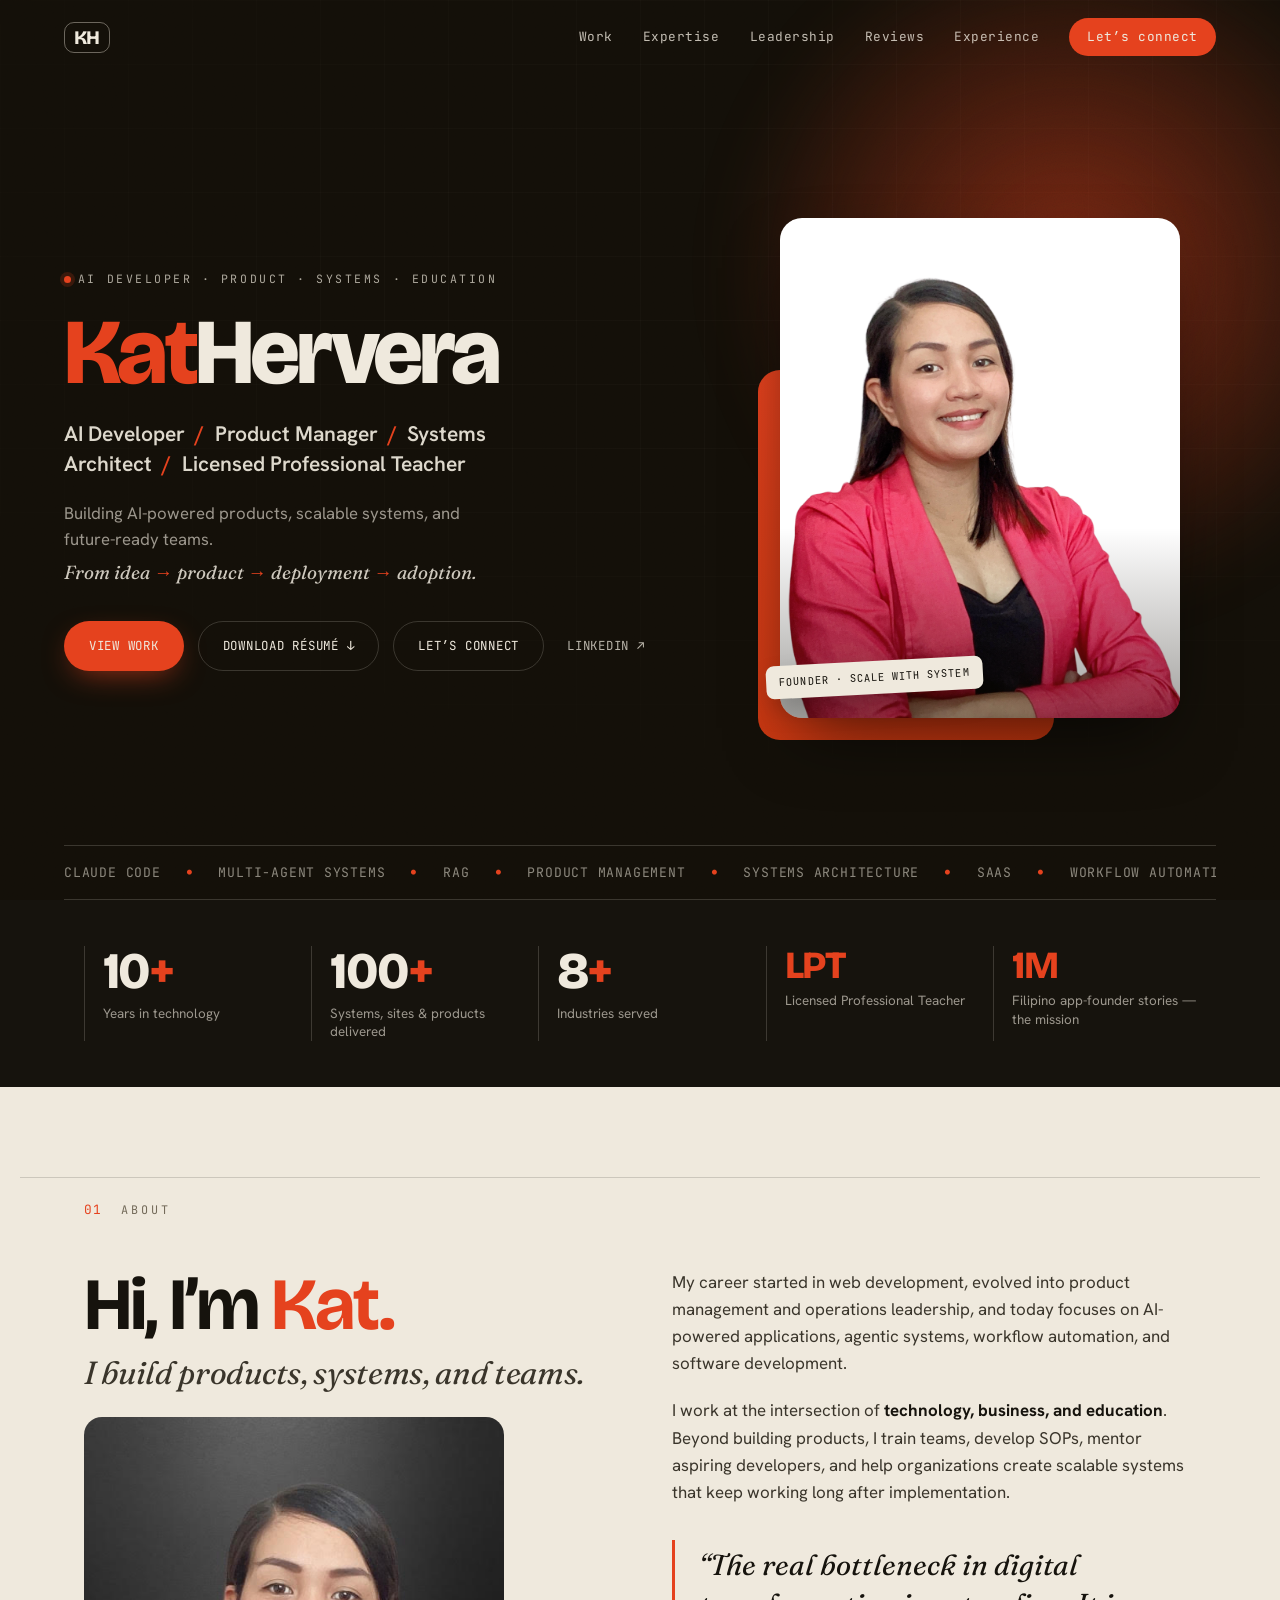
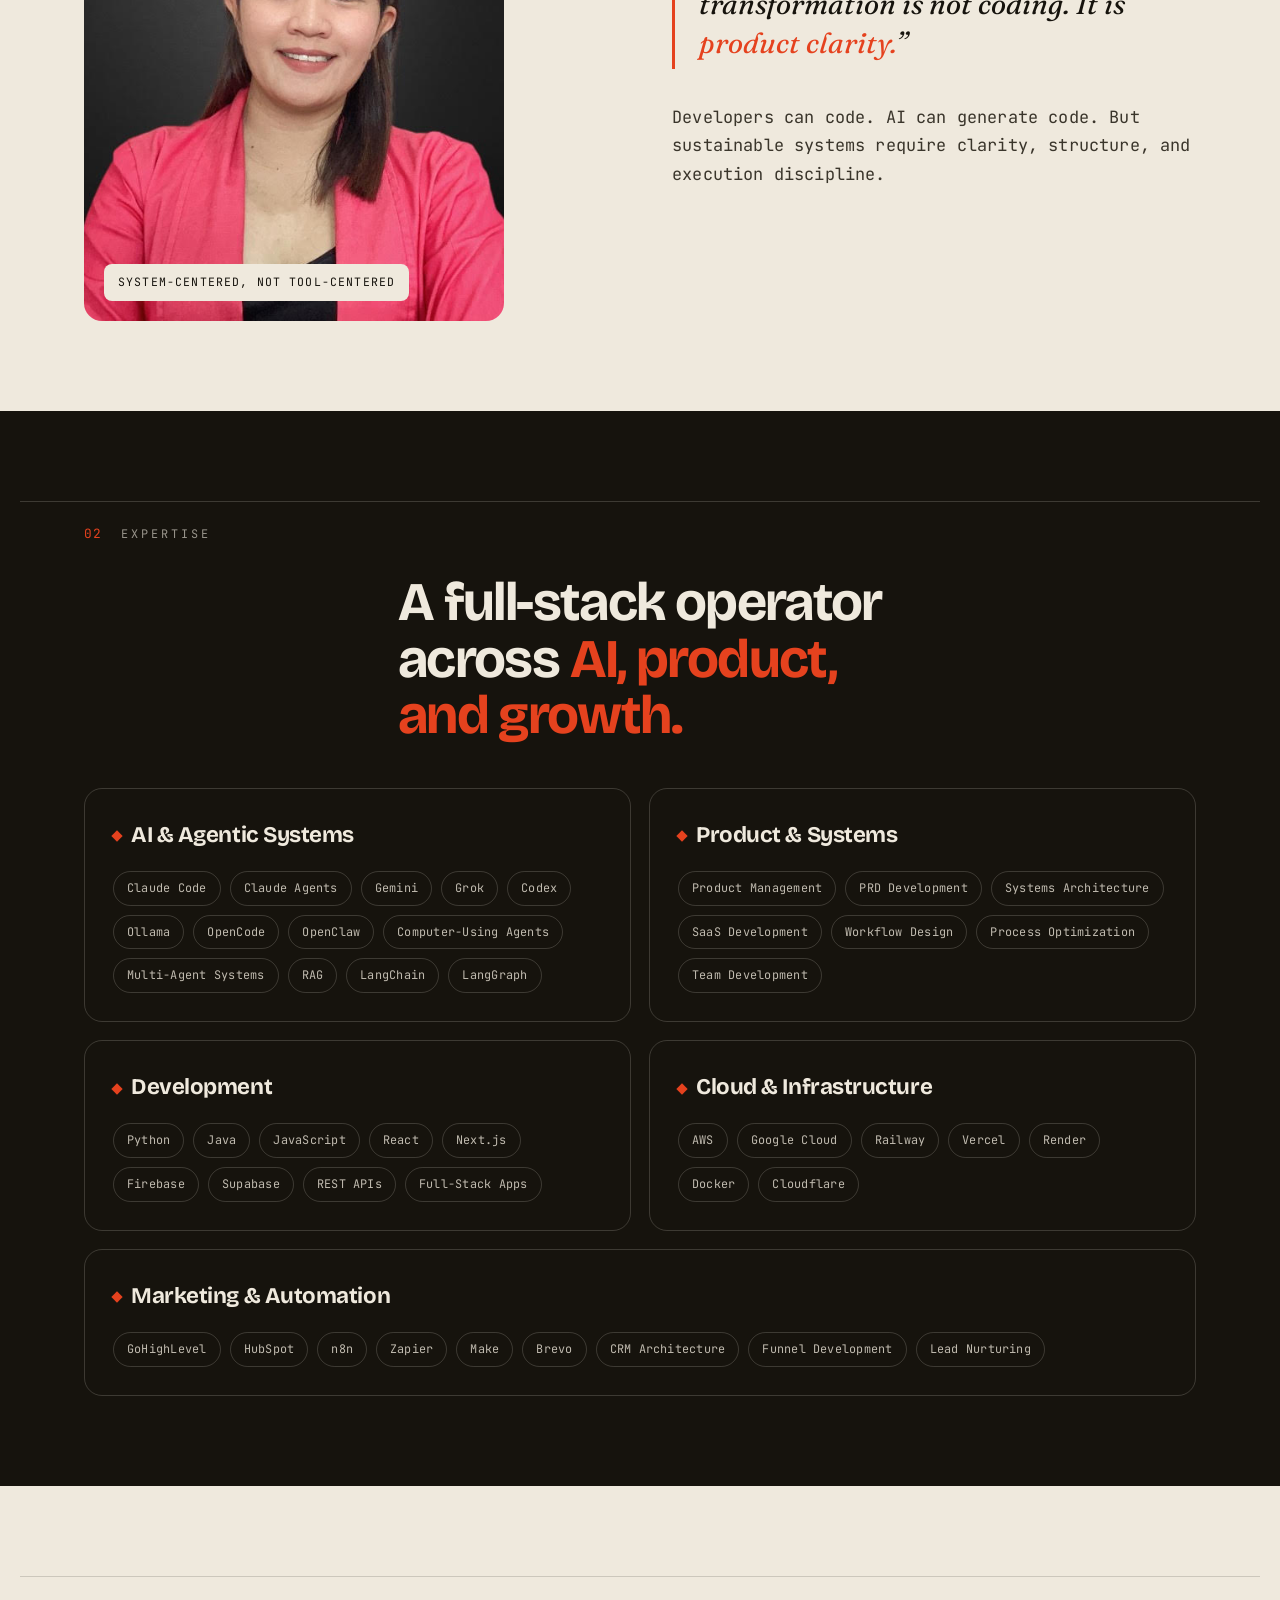
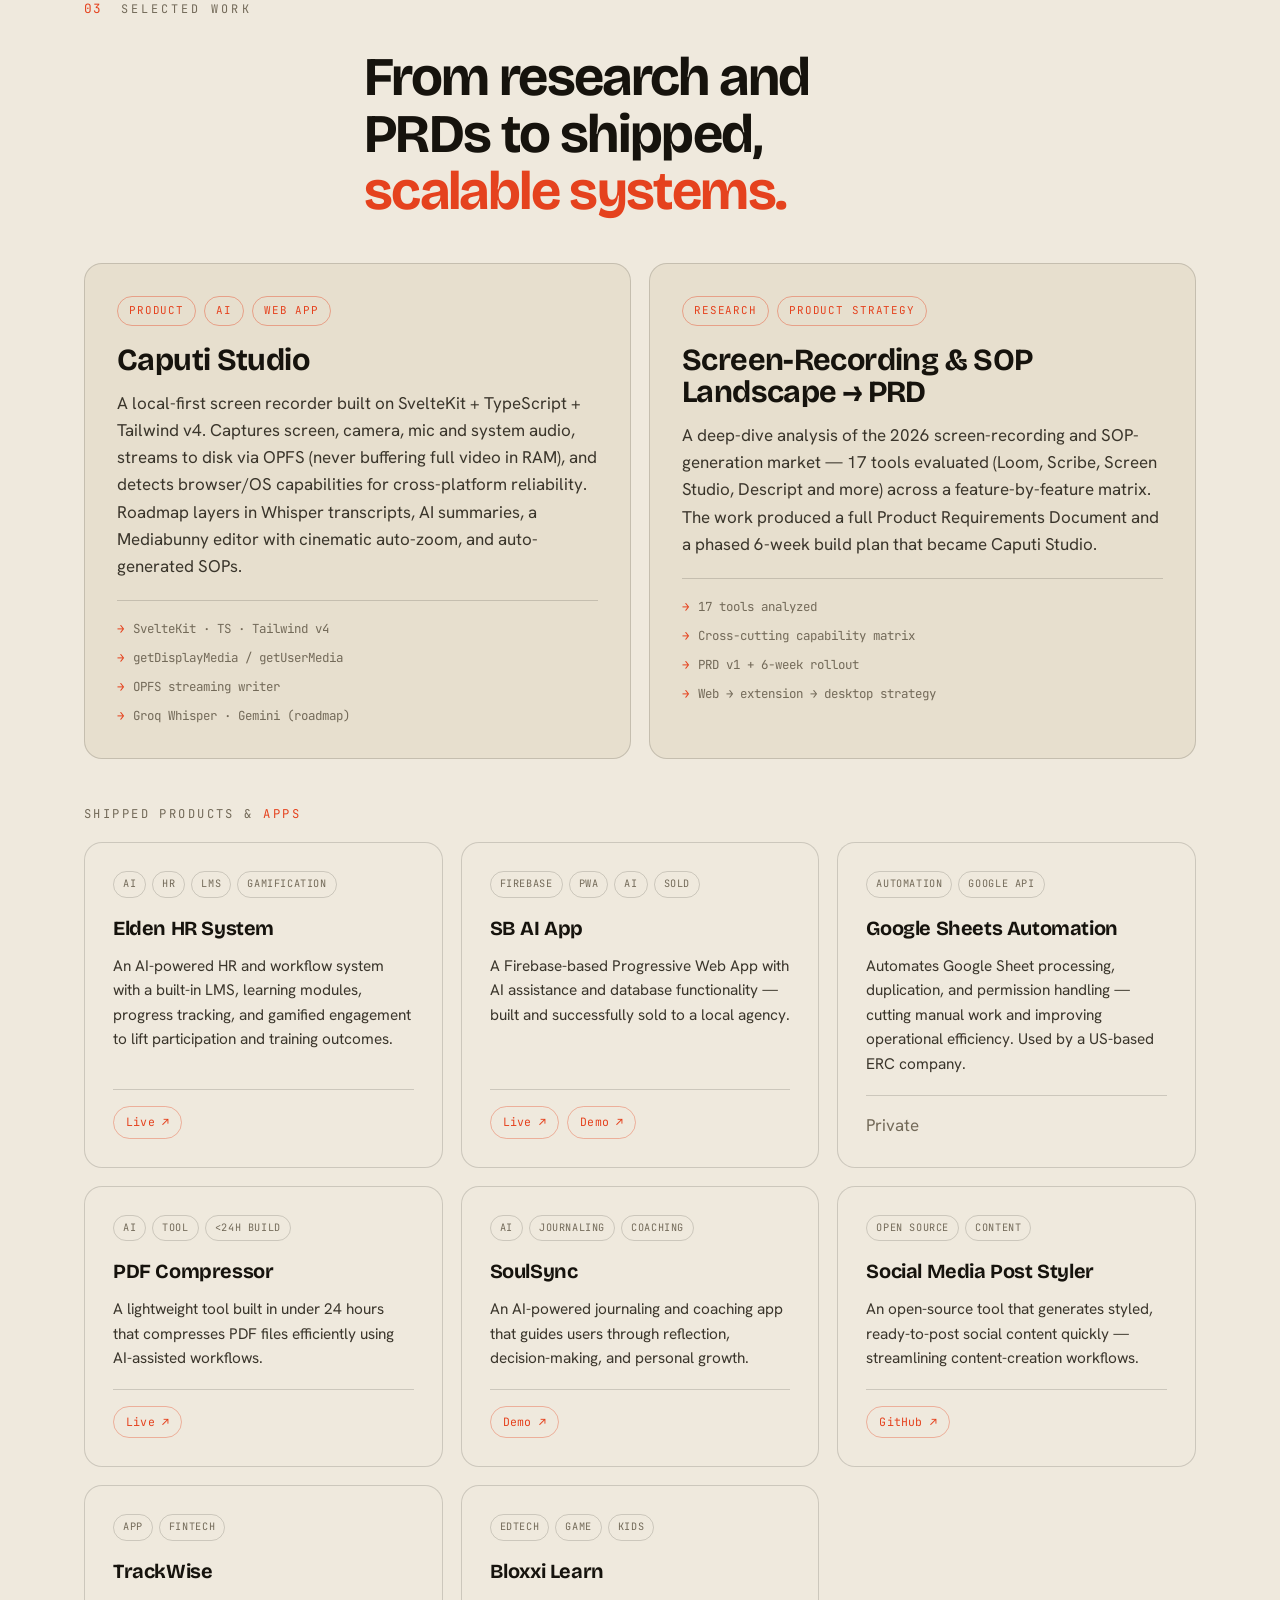
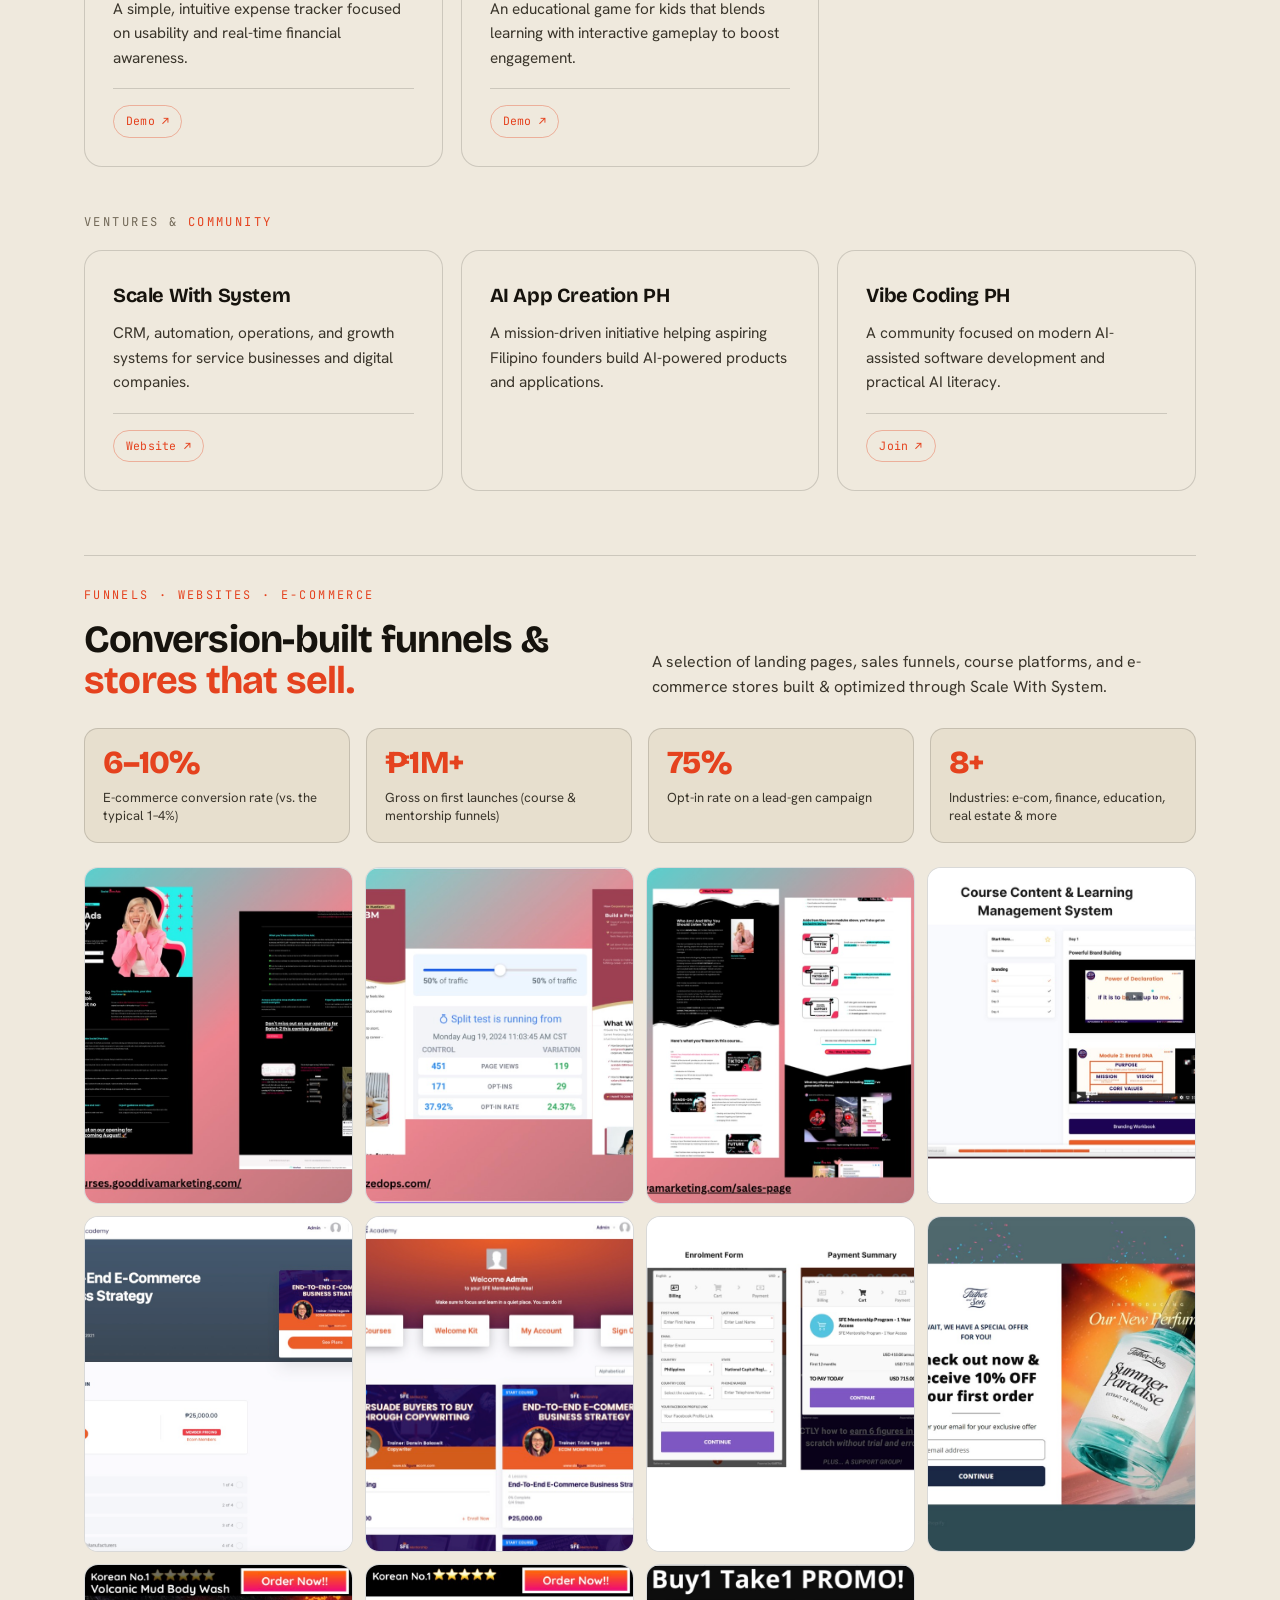
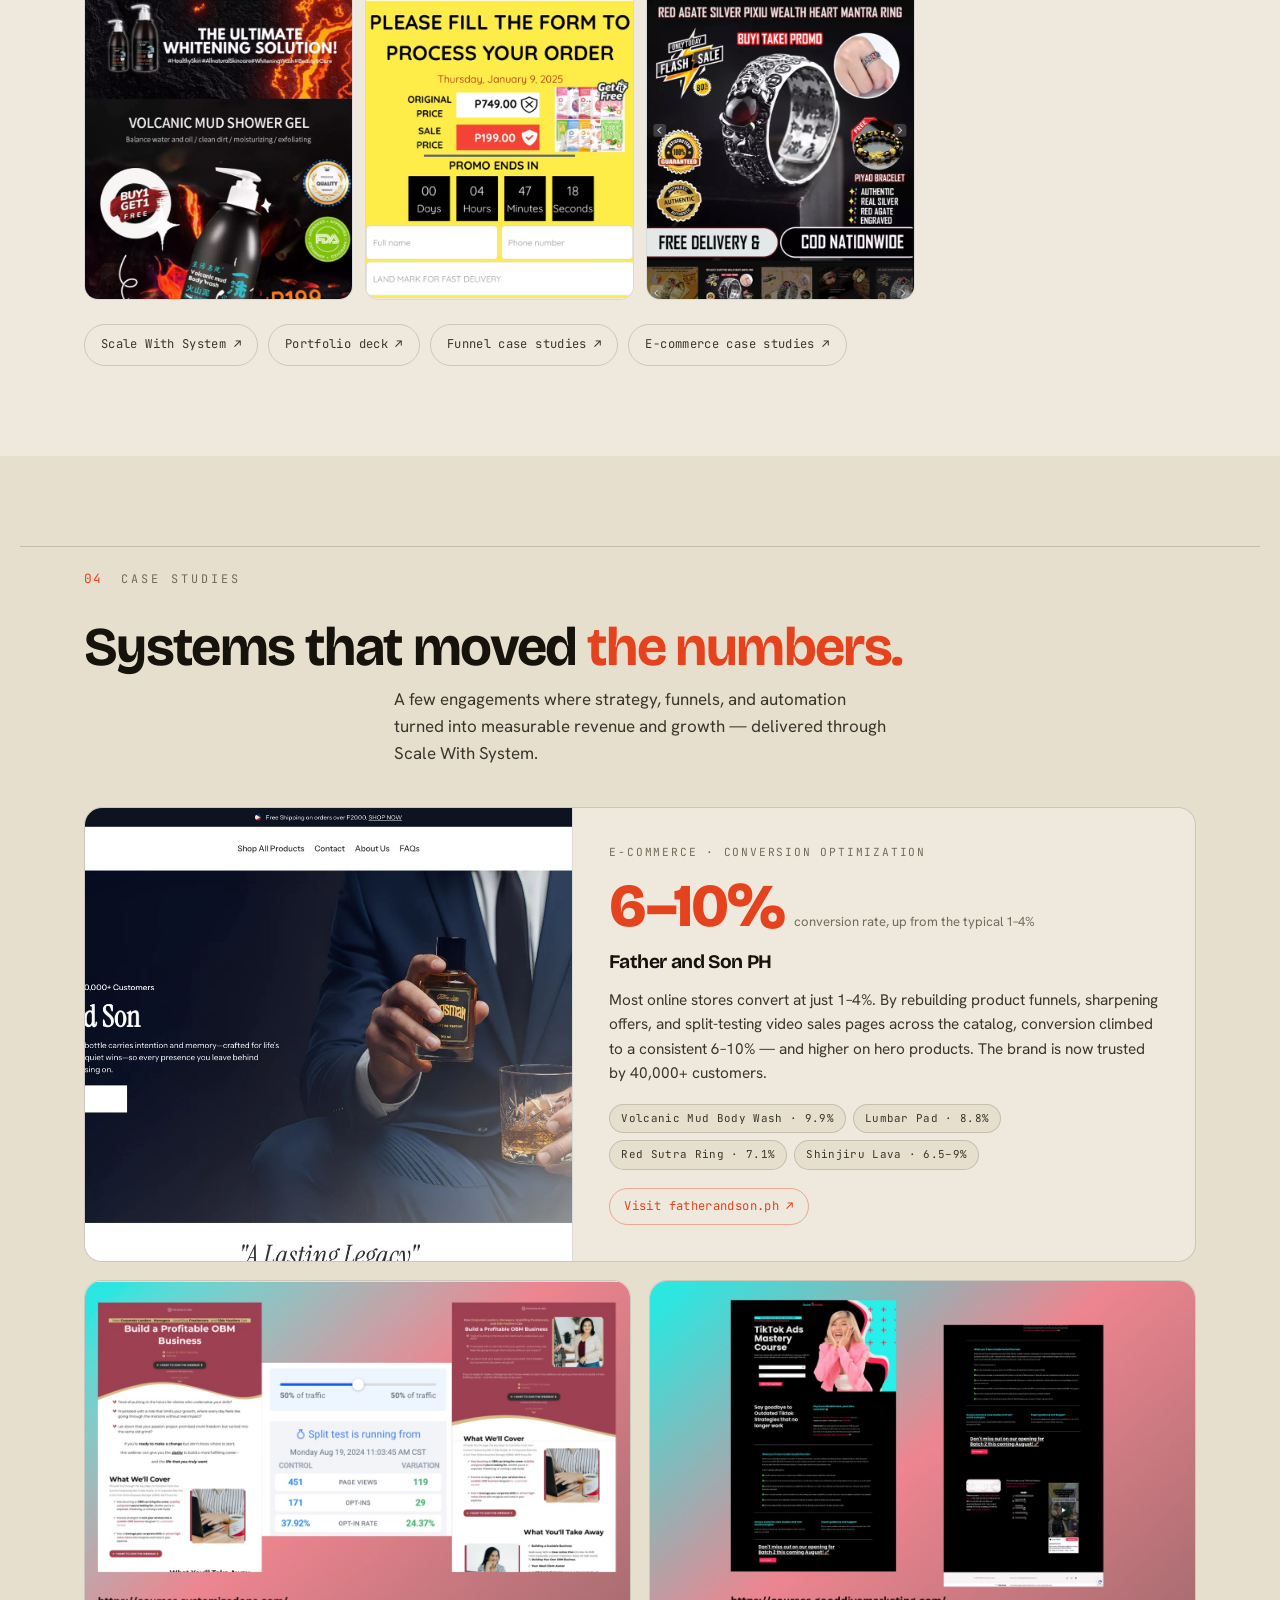
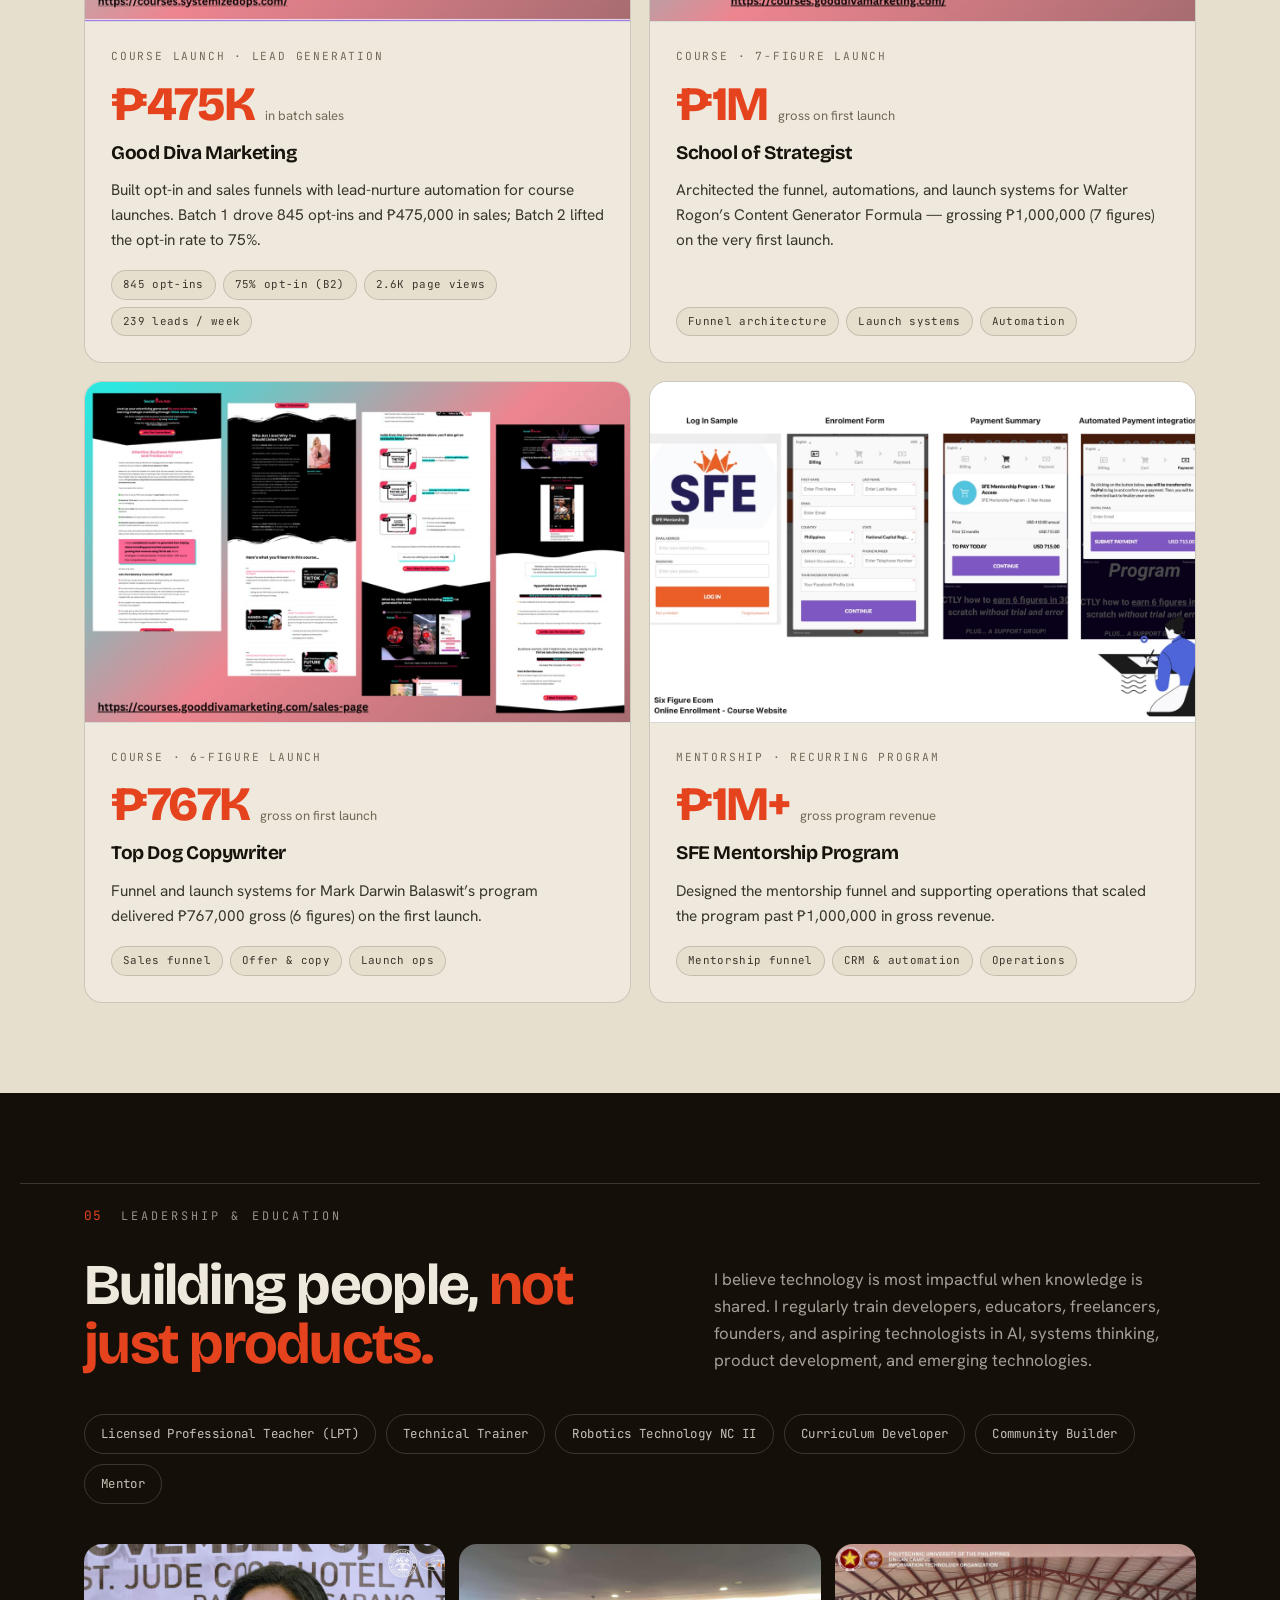
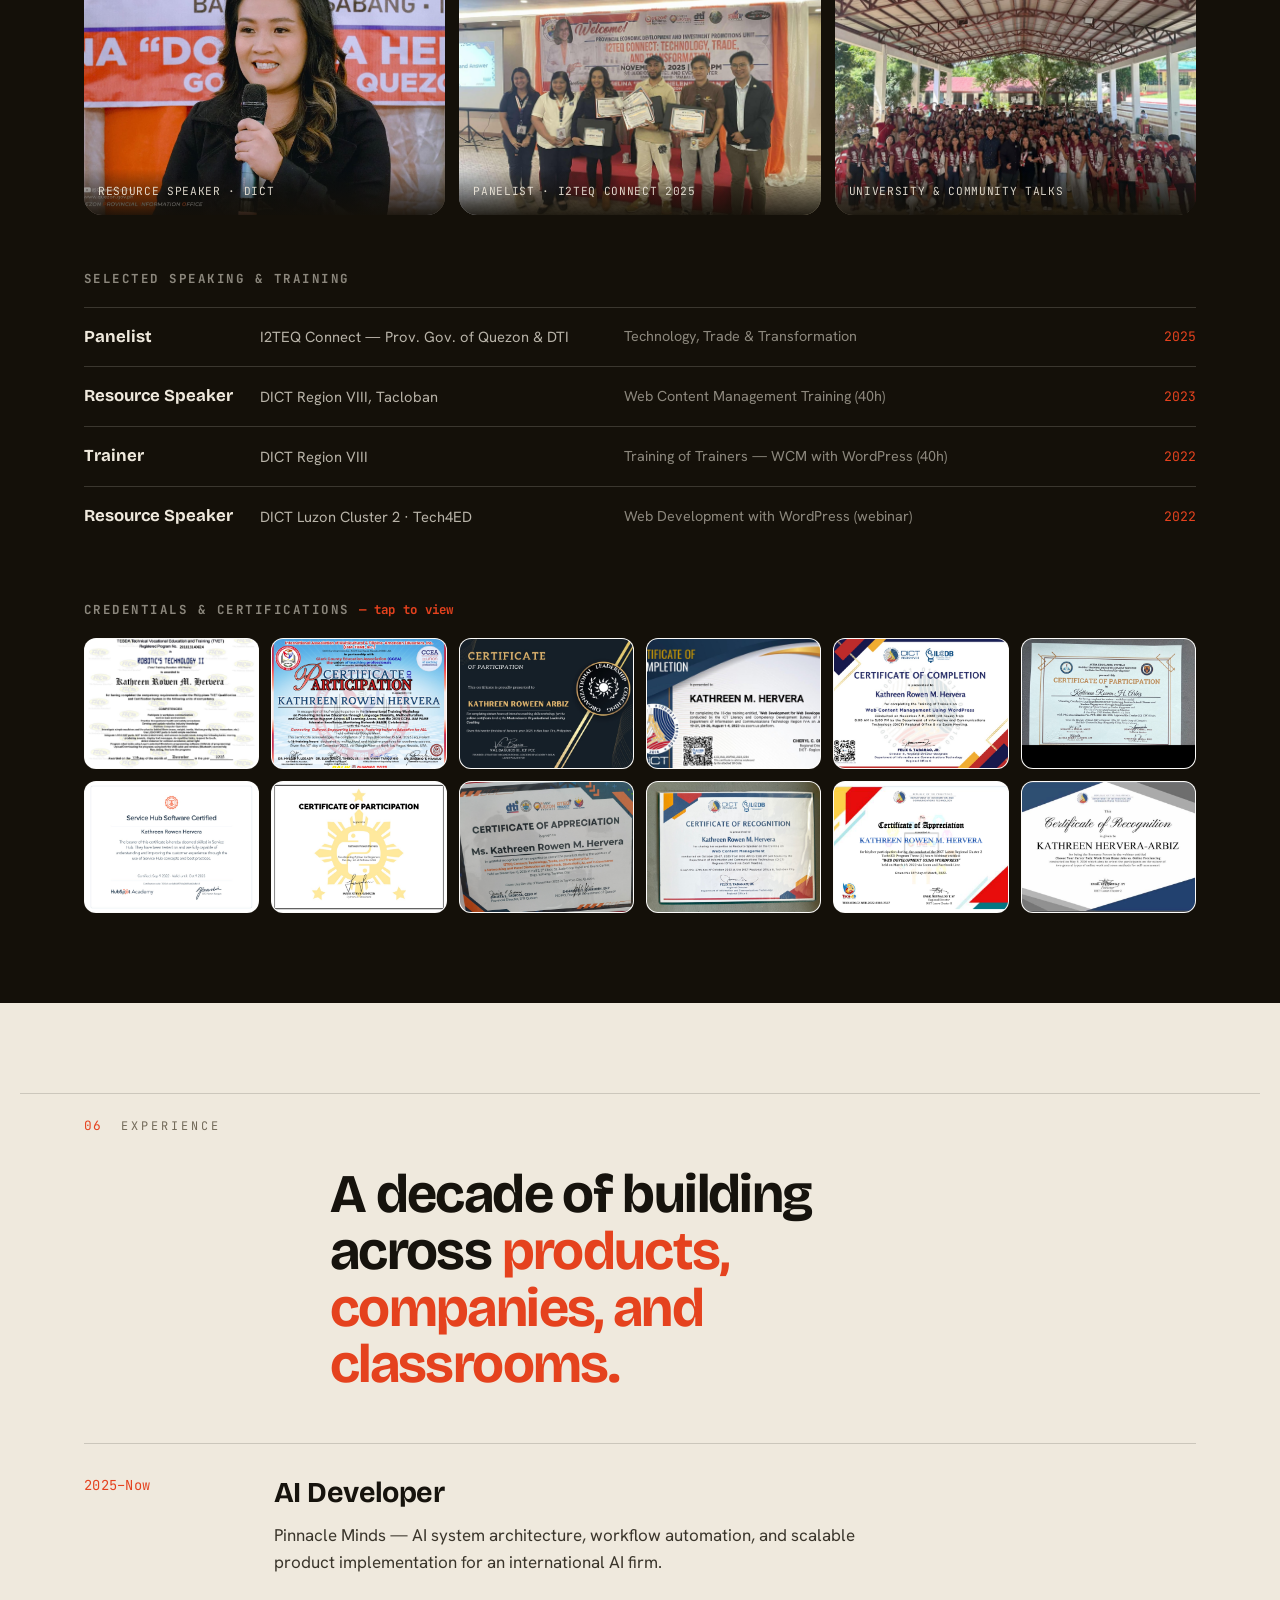
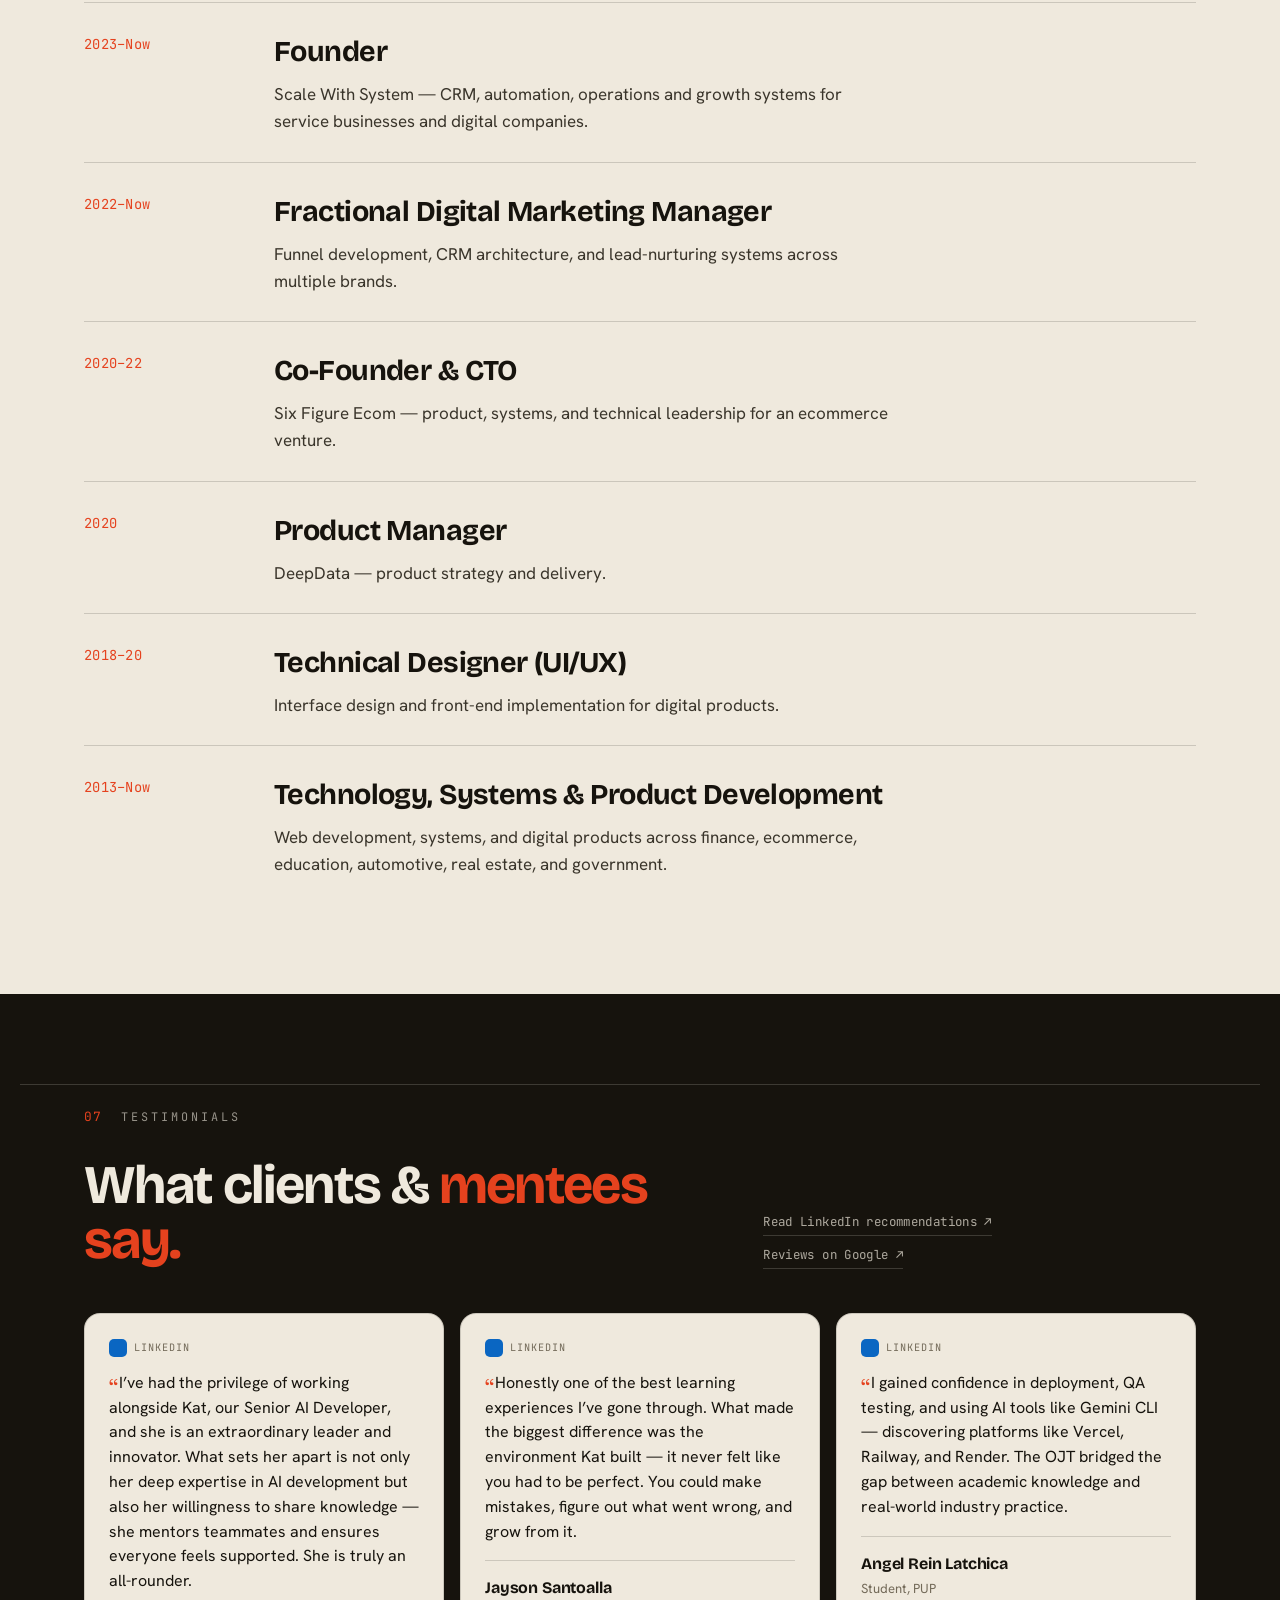
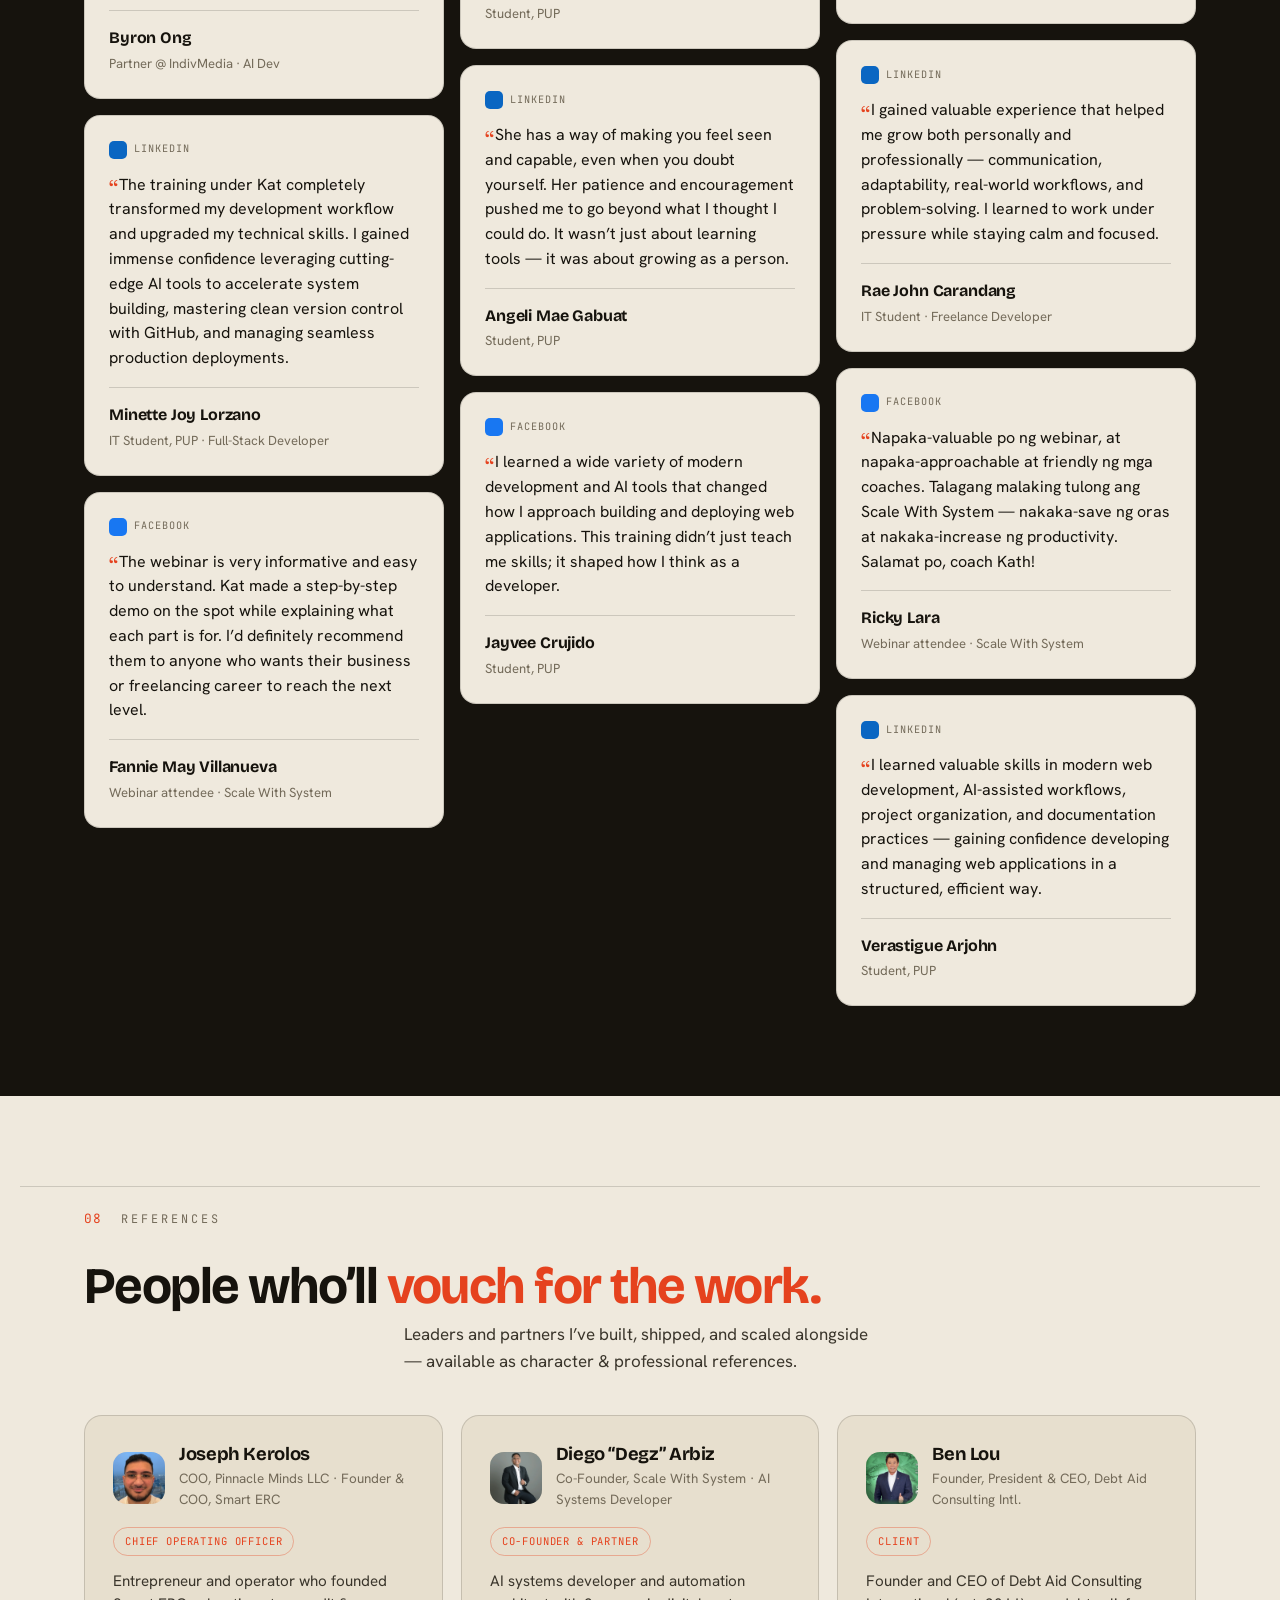
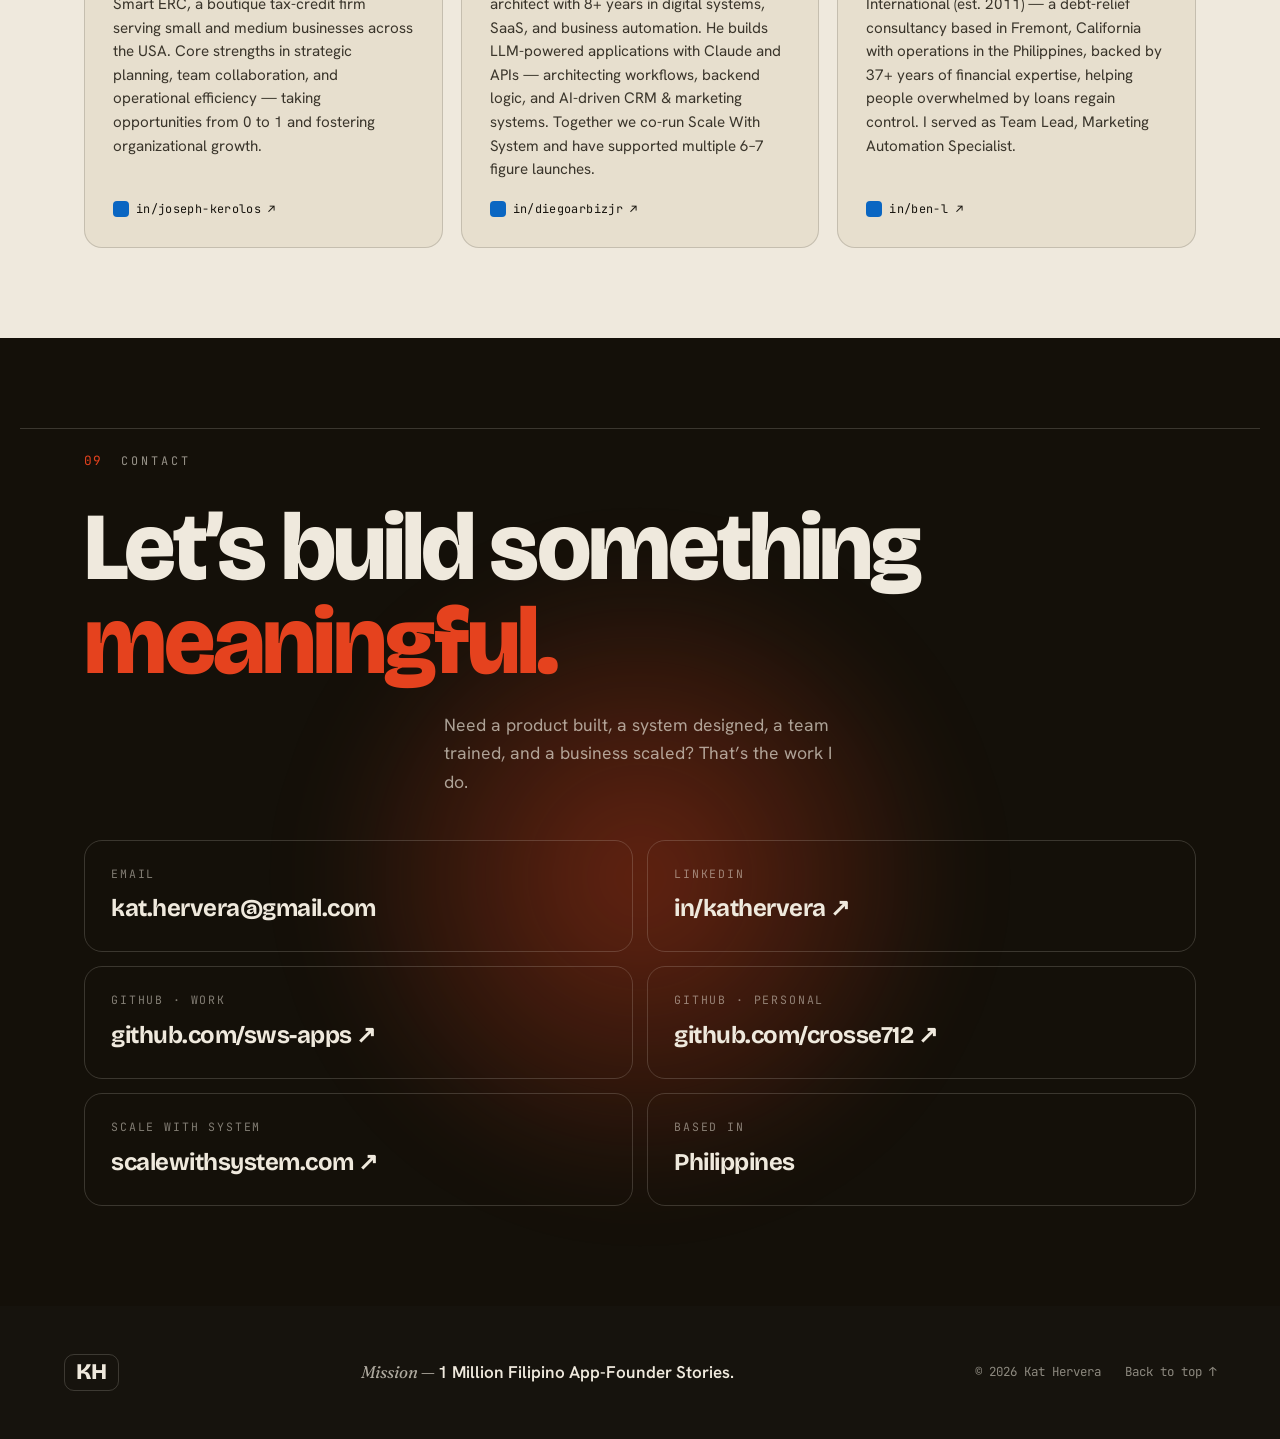
==== index.html @ 1b1add08 "Add print-ready résumé page and hero download button New self-contained resume.html (matched to the " ====
<!DOCTYPE html>
<html lang="en">
<head>
<meta charset="UTF-8" />
<meta name="viewport" content="width=device-width, initial-scale=1.0" />
<title>Kat Hervera — AI Developer, Product Manager & Systems Architect</title>
<meta name="description" content="Kat Hervera builds AI-powered products, scalable systems, and future-ready teams. AI Developer, Product Manager, Systems Architect, and Licensed Professional Teacher. Founder of Scale With System." />
<meta name="author" content="Kat Hervera" />

<!-- Open Graph -->
<meta property="og:type" content="website" />
<meta property="og:title" content="Kat Hervera — AI Developer, Product Manager & Systems Architect" />
<meta property="og:description" content="Building AI-powered products, scalable systems, and future-ready teams. From idea → product → deployment → adoption." />
<meta property="og:image" content="images/kat-brand.jpg" />

<link rel="icon" href="data:image/svg+xml,<svg xmlns='http://www.w3.org/2000/svg' viewBox='0 0 100 100'><rect width='100' height='100' fill='%2316130d'/><text x='50' y='68' font-family='Georgia,serif' font-size='58' font-weight='700' fill='%23e5421e' text-anchor='middle'>K</text></svg>" />

<link rel="preconnect" href="https://fonts.googleapis.com" />
<link rel="preconnect" href="https://fonts.gstatic.com" crossorigin />
<link href="https://fonts.googleapis.com/css2?family=Bricolage+Grotesque:opsz,wght@12..96,600;12..96,700;12..96,800&family=Fraunces:ital,opsz,wght@1,9..144,400;1,9..144,500&family=Hanken+Grotesk:wght@400;500;600;700&family=JetBrains+Mono:wght@400;500&display=swap" rel="stylesheet" />

<link rel="stylesheet" href="styles.css" />
</head>
<body>

<!-- ░░░ NAV ░░░ -->
<header class="nav" id="nav">
  <a href="#top" class="nav__logo" aria-label="Kat Hervera — home">
    <span class="nav__mark">KH</span>
  </a>
  <nav class="nav__links" aria-label="Primary">
    <a href="#work">Work</a>
    <a href="#expertise">Expertise</a>
    <a href="#leadership">Leadership</a>
    <a href="#testimonials">Reviews</a>
    <a href="#experience">Experience</a>
    <a href="#contact" class="nav__cta">Let&rsquo;s connect</a>
  </nav>
  <button class="nav__burger" id="burger" aria-label="Open menu" aria-expanded="false">
    <span></span><span></span>
  </button>
</header>

<!-- ░░░ HERO ░░░ -->
<section class="hero" id="top">
  <div class="hero__grid-lines" aria-hidden="true"></div>
  <div class="hero__glow" aria-hidden="true"></div>
  <div class="hero__inner">
    <div class="hero__content">
      <p class="eyebrow eyebrow--light reveal" data-d="1">
        <span class="eyebrow__dot"></span><span class="eyebrow__txt">AI Developer · Product · Systems · Education</span>
      </p>
      <h1 class="hero__name reveal" data-d="2"><span class="hero__n1">Kat</span><span class="hero__n2">Hervera</span></h1>
      <p class="hero__roles reveal" data-d="3">
        AI Developer <i>/</i> Product Manager <i>/</i> Systems Architect <i>/</i> Licensed Professional Teacher
      </p>
      <p class="hero__tag reveal" data-d="4">
        Building AI-powered products, scalable systems, and future-ready teams.
        <span class="hero__flow">From idea <em>→</em> product <em>→</em> deployment <em>→</em> adoption.</span>
      </p>
      <div class="hero__actions reveal" data-d="5">
        <a href="#work" class="btn btn--accent">View Work</a>
        <a href="resume.html" target="_blank" rel="noopener" class="btn btn--ghost-light">Download Résumé ↓</a>
        <a href="#contact" class="btn btn--ghost-light">Let&rsquo;s Connect</a>
        <a href="https://www.linkedin.com/in/kathervera/" target="_blank" rel="noopener" class="btn btn--text-light">LinkedIn ↗</a>
      </div>
    </div>
    <div class="hero__portrait reveal" data-d="3">
      <div class="hero__portrait-shape" aria-hidden="true"></div>
      <img src="images/kat-hero.png" alt="Portrait of Kat Hervera" width="1020" height="1700" />
      <span class="hero__badge">Founder · Scale With System</span>
    </div>
  </div>

  <!-- marquee -->
  <div class="marquee" aria-hidden="true">
    <div class="marquee__track">
      <span>Claude Code</span><span class="dot">●</span><span>Multi-Agent Systems</span><span class="dot">●</span><span>RAG</span><span class="dot">●</span><span>Product Management</span><span class="dot">●</span><span>Systems Architecture</span><span class="dot">●</span><span>SaaS</span><span class="dot">●</span><span>Workflow Automation</span><span class="dot">●</span><span>LangGraph</span><span class="dot">●</span><span>Next.js</span><span class="dot">●</span><span>Supabase</span><span class="dot">●</span><span>Teaching &amp; Mentorship</span><span class="dot">●</span>
      <span>Claude Code</span><span class="dot">●</span><span>Multi-Agent Systems</span><span class="dot">●</span><span>RAG</span><span class="dot">●</span><span>Product Management</span><span class="dot">●</span><span>Systems Architecture</span><span class="dot">●</span><span>SaaS</span><span class="dot">●</span><span>Workflow Automation</span><span class="dot">●</span><span>LangGraph</span><span class="dot">●</span><span>Next.js</span><span class="dot">●</span><span>Supabase</span><span class="dot">●</span><span>Teaching &amp; Mentorship</span><span class="dot">●</span>
    </div>
  </div>
</section>

<!-- ░░░ STATS ░░░ -->
<section class="stats">
  <div class="stats__inner">
    <div class="stat fade"><span class="stat__num">10<i>+</i></span><span class="stat__label">Years in technology</span></div>
    <div class="stat fade"><span class="stat__num">100<i>+</i></span><span class="stat__label">Systems, sites &amp; products delivered</span></div>
    <div class="stat fade"><span class="stat__num">8<i>+</i></span><span class="stat__label">Industries served</span></div>
    <div class="stat stat--word fade"><span class="stat__num stat__num--sm">LPT</span><span class="stat__label">Licensed Professional Teacher</span></div>
    <div class="stat stat--word fade"><span class="stat__num stat__num--sm">1M</span><span class="stat__label">Filipino app-founder stories — the mission</span></div>
  </div>
</section>

<!-- ░░░ ABOUT ░░░ -->
<section class="about" id="about">
  <div class="section-head fade">
    <span class="section-num">01</span>
    <span class="section-kicker">About</span>
  </div>
  <div class="about__inner">
    <div class="about__lead">
      <h2 class="about__hi fade">Hi, I&rsquo;m <span class="ink-accent">Kat.</span><br><span class="about__hi-sub">I build products, systems, and teams.</span></h2>
      <div class="about__portrait fade">
        <img src="images/kat-headshot.jpg" alt="Kat Hervera" loading="lazy" />
        <span class="about__portrait-tag">System-centered, not tool-centered</span>
      </div>
    </div>
    <div class="about__body">
      <p class="fade">My career started in web development, evolved into product management and operations leadership, and today focuses on AI-powered applications, agentic systems, workflow automation, and software development.</p>
      <p class="fade">I work at the intersection of <strong>technology, business, and education</strong>. Beyond building products, I train teams, develop SOPs, mentor aspiring developers, and help organizations create scalable systems that keep working long after implementation.</p>
      <figure class="pullquote fade">
        <blockquote>&ldquo;The real bottleneck in digital transformation is not coding. It is <em>product clarity.</em>&rdquo;</blockquote>
      </figure>
      <p class="about__note fade">Developers can code. AI can generate code. But sustainable systems require clarity, structure, and execution discipline.</p>
    </div>
  </div>
</section>

<!-- ░░░ EXPERTISE ░░░ -->
<section class="expertise" id="expertise">
  <div class="section-head section-head--light fade">
    <span class="section-num">02</span>
    <span class="section-kicker">Expertise</span>
  </div>
  <h2 class="expertise__title fade">A full-stack operator across <span class="ink-accent">AI, product, and growth.</span></h2>
  <div class="expertise__grid">
    <article class="dom fade">
      <h3 class="dom__title">AI &amp; Agentic Systems</h3>
      <div class="chips">
        <span>Claude Code</span><span>Claude Agents</span><span>Gemini</span><span>Grok</span><span>Codex</span><span>Ollama</span><span>OpenCode</span><span>OpenClaw</span><span>Computer-Using Agents</span><span>Multi-Agent Systems</span><span>RAG</span><span>LangChain</span><span>LangGraph</span>
      </div>
    </article>
    <article class="dom fade">
      <h3 class="dom__title">Product &amp; Systems</h3>
      <div class="chips">
        <span>Product Management</span><span>PRD Development</span><span>Systems Architecture</span><span>SaaS Development</span><span>Workflow Design</span><span>Process Optimization</span><span>Team Development</span>
      </div>
    </article>
    <article class="dom fade">
      <h3 class="dom__title">Development</h3>
      <div class="chips">
        <span>Python</span><span>Java</span><span>JavaScript</span><span>React</span><span>Next.js</span><span>Firebase</span><span>Supabase</span><span>REST APIs</span><span>Full-Stack Apps</span>
      </div>
    </article>
    <article class="dom fade">
      <h3 class="dom__title">Cloud &amp; Infrastructure</h3>
      <div class="chips">
        <span>AWS</span><span>Google Cloud</span><span>Railway</span><span>Vercel</span><span>Render</span><span>Docker</span><span>Cloudflare</span>
      </div>
    </article>
    <article class="dom dom--wide fade">
      <h3 class="dom__title">Marketing &amp; Automation</h3>
      <div class="chips">
        <span>GoHighLevel</span><span>HubSpot</span><span>n8n</span><span>Zapier</span><span>Make</span><span>Brevo</span><span>CRM Architecture</span><span>Funnel Development</span><span>Lead Nurturing</span>
      </div>
    </article>
  </div>
</section>

<!-- ░░░ WORK ░░░ -->
<section class="work" id="work">
  <div class="section-head fade">
    <span class="section-num">03</span>
    <span class="section-kicker">Selected Work</span>
  </div>
  <h2 class="work__title fade">From research and PRDs to shipped, <span class="ink-accent">scalable systems.</span></h2>

  <div class="work__feature">
    <article class="proj proj--lg fade">
      <div class="proj__meta"><span class="proj__tag">Product</span><span class="proj__tag">AI</span><span class="proj__tag">Web App</span></div>
      <h3 class="proj__name">Caputi Studio</h3>
      <p class="proj__desc">A local-first screen recorder built on SvelteKit + TypeScript + Tailwind v4. Captures screen, camera, mic and system audio, streams to disk via OPFS (never buffering full video in RAM), and detects browser/OS capabilities for cross-platform reliability. Roadmap layers in Whisper transcripts, AI summaries, a Mediabunny editor with cinematic auto-zoom, and auto-generated SOPs.</p>
      <ul class="proj__stack">
        <li>SvelteKit · TS · Tailwind v4</li>
        <li>getDisplayMedia / getUserMedia</li>
        <li>OPFS streaming writer</li>
        <li>Groq Whisper · Gemini (roadmap)</li>
      </ul>
    </article>
    <article class="proj proj--lg fade">
      <div class="proj__meta"><span class="proj__tag">Research</span><span class="proj__tag">Product Strategy</span></div>
      <h3 class="proj__name">Screen-Recording &amp; SOP Landscape → PRD</h3>
      <p class="proj__desc">A deep-dive analysis of the 2026 screen-recording and SOP-generation market — 17 tools evaluated (Loom, Scribe, Screen Studio, Descript and more) across a feature-by-feature matrix. The work produced a full Product Requirements Document and a phased 6-week build plan that became Caputi Studio.</p>
      <ul class="proj__stack">
        <li>17 tools analyzed</li>
        <li>Cross-cutting capability matrix</li>
        <li>PRD v1 + 6-week rollout</li>
        <li>Web → extension → desktop strategy</li>
      </ul>
    </article>
  </div>

  <p class="work__sub fade">Shipped products &amp; <span>apps</span></p>
  <div class="work__grid">
    <article class="card fade">
      <div class="card__tags"><span>AI</span><span>HR</span><span>LMS</span><span>Gamification</span></div>
      <h3>Elden HR System</h3>
      <p>An AI-powered HR and workflow system with a built-in LMS, learning modules, progress tracking, and gamified engagement to lift participation and training outcomes.</p>
      <div class="card__links"><a href="https://eldenhr-production-c29a.up.railway.app/" target="_blank" rel="noopener">Live ↗</a></div>
    </article>
    <article class="card fade">
      <div class="card__tags"><span>Firebase</span><span>PWA</span><span>AI</span><span>Sold</span></div>
      <h3>SB AI App</h3>
      <p>A Firebase-based Progressive Web App with AI assistance and database functionality — built and successfully sold to a local agency.</p>
      <div class="card__links"><a href="https://sbalabat.gov-ph.net/" target="_blank" rel="noopener">Live ↗</a><a href="https://youtu.be/UyXnNouSIHc" target="_blank" rel="noopener">Demo ↗</a></div>
    </article>
    <article class="card fade">
      <div class="card__tags"><span>Automation</span><span>Google API</span></div>
      <h3>Google Sheets Automation</h3>
      <p>Automates Google Sheet processing, duplication, and permission handling — cutting manual work and improving operational efficiency. Used by a US-based ERC company.</p>
      <div class="card__links"><span class="priv">Private</span></div>
    </article>
    <article class="card fade">
      <div class="card__tags"><span>AI</span><span>Tool</span><span>&lt;24h build</span></div>
      <h3>PDF Compressor</h3>
      <p>A lightweight tool built in under 24 hours that compresses PDF files efficiently using AI-assisted workflows.</p>
      <div class="card__links"><a href="https://web-production-baff4.up.railway.app/" target="_blank" rel="noopener">Live ↗</a></div>
    </article>
    <article class="card fade">
      <div class="card__tags"><span>AI</span><span>Journaling</span><span>Coaching</span></div>
      <h3>SoulSync</h3>
      <p>An AI-powered journaling and coaching app that guides users through reflection, decision-making, and personal growth.</p>
      <div class="card__links"><a href="https://youtu.be/xE3WzgV7nis" target="_blank" rel="noopener">Demo ↗</a></div>
    </article>
    <article class="card fade">
      <div class="card__tags"><span>Open Source</span><span>Content</span></div>
      <h3>Social Media Post Styler</h3>
      <p>An open-source tool that generates styled, ready-to-post social content quickly — streamlining content-creation workflows.</p>
      <div class="card__links"><a href="https://github.com/crosse712/social-media-post-styler" target="_blank" rel="noopener">GitHub ↗</a></div>
    </article>
    <article class="card fade">
      <div class="card__tags"><span>App</span><span>Fintech</span></div>
      <h3>TrackWise</h3>
      <p>A simple, intuitive expense tracker focused on usability and real-time financial awareness.</p>
      <div class="card__links"><a href="https://youtube.com/shorts/RLsTx-RS1xk" target="_blank" rel="noopener">Demo ↗</a></div>
    </article>
    <article class="card fade">
      <div class="card__tags"><span>EdTech</span><span>Game</span><span>Kids</span></div>
      <h3>Bloxxi Learn</h3>
      <p>An educational game for kids that blends learning with interactive gameplay to boost engagement.</p>
      <div class="card__links"><a href="https://youtube.com/shorts/65UsDpexmm8" target="_blank" rel="noopener">Demo ↗</a></div>
    </article>
  </div>

  <p class="work__sub fade">Ventures &amp; <span>community</span></p>
  <div class="work__grid">
    <article class="card fade"><h3>Scale With System</h3><p>CRM, automation, operations, and growth systems for service businesses and digital companies.</p><div class="card__links"><a href="https://www.scalewithsystem.com/" target="_blank" rel="noopener">Website ↗</a></div></article>
    <article class="card fade"><h3>AI App Creation PH</h3><p>A mission-driven initiative helping aspiring Filipino founders build AI-powered products and applications.</p></article>
    <article class="card fade"><h3>Vibe Coding PH</h3><p>A community focused on modern AI-assisted software development and practical AI literacy.</p><div class="card__links"><a href="https://vibe-coding-training-funnel-196350447232.us-west1.run.app" target="_blank" rel="noopener">Join ↗</a></div></article>
  </div>

  <!-- funnels / websites / e-commerce gallery -->
  <div class="builds">
    <div class="builds__head fade">
      <div>
        <span class="builds__kicker">Funnels · Websites · E-commerce</span>
        <h3 class="builds__title">Conversion-built funnels &amp; <span class="ink-accent">stores that sell.</span></h3>
      </div>
      <p class="builds__intro">A selection of landing pages, sales funnels, course platforms, and e-commerce stores built &amp; optimized through Scale With System.</p>
    </div>

    <div class="results">
      <div class="result fade"><span class="result__n">6&ndash;10%</span><span class="result__l">E-commerce conversion rate (vs. the typical 1&ndash;4%)</span></div>
      <div class="result fade"><span class="result__n">₱1M+</span><span class="result__l">Gross on first launches (course &amp; mentorship funnels)</span></div>
      <div class="result fade"><span class="result__n">75%</span><span class="result__l">Opt-in rate on a lead-gen campaign</span></div>
      <div class="result fade"><span class="result__n">8+</span><span class="result__l">Industries: e-com, finance, education, real estate &amp; more</span></div>
    </div>

    <div class="gallery" id="gallery">
      <button class="shot fade" data-img="images/funnel-course-creator.jpg" data-cap="Course-creator launch funnel"><img src="images/funnel-course-creator.jpg" alt="Course creator funnel mockup" loading="lazy" /><span class="shot__cap">Course launch funnel</span></button>
      <button class="shot fade" data-img="images/funnel-coaching-landing.jpg" data-cap="Coaching / course landing page"><img src="images/funnel-coaching-landing.jpg" alt="Coaching landing page mockup" loading="lazy" /><span class="shot__cap">Coaching landing page</span></button>
      <button class="shot fade" data-img="images/funnel-sales-landing.jpg" data-cap="Sales funnel — landing &amp; offer"><img src="images/funnel-sales-landing.jpg" alt="Sales funnel mockup" loading="lazy" /><span class="shot__cap">Sales funnel</span></button>
      <button class="shot fade" data-img="images/funnel-lms.jpg" data-cap="Course content &amp; learning management system"><img src="images/funnel-lms.jpg" alt="Course LMS mockup" loading="lazy" /><span class="shot__cap">Course content &amp; LMS</span></button>
      <button class="shot fade" data-img="images/funnel-ecom-strategy.jpg" data-cap="E-commerce business strategy funnel"><img src="images/funnel-ecom-strategy.jpg" alt="E-commerce strategy funnel mockup" loading="lazy" /><span class="shot__cap">E-commerce strategy funnel</span></button>
      <button class="shot fade" data-img="images/funnel-messenger.jpg" data-cap="Messenger follow-up automation system"><img src="images/funnel-messenger.jpg" alt="Messenger automation funnel mockup" loading="lazy" /><span class="shot__cap">Messenger automation</span></button>
      <button class="shot fade" data-img="images/funnel-sfe.jpg" data-cap="SFE mentorship program funnel"><img src="images/funnel-sfe.jpg" alt="Mentorship program funnel mockup" loading="lazy" /><span class="shot__cap">Mentorship funnel</span></button>
      <button class="shot fade" data-img="images/ecom-perfume.jpg" data-cap="Perfume e-commerce landing page"><img src="images/ecom-perfume.jpg" alt="Perfume e-commerce landing mockup" loading="lazy" /><span class="shot__cap">Perfume store landing</span></button>
      <button class="shot fade" data-img="images/ecom-volcanic.jpg" data-cap="Volcanic Mud Body Wash — product funnel (9.9% CVR)"><img src="images/ecom-volcanic.jpg" alt="Body wash product funnel mockup" loading="lazy" /><span class="shot__cap">Product funnel · 9.9% CVR</span></button>
      <button class="shot fade" data-img="images/ecom-order.jpg" data-cap="E-commerce order / checkout funnel"><img src="images/ecom-order.jpg" alt="E-commerce order funnel mockup" loading="lazy" /><span class="shot__cap">Order &amp; checkout funnel</span></button>
      <button class="shot fade" data-img="images/ecom-promo.jpg" data-cap="Promo offer page — Buy 1 Take 1"><img src="images/ecom-promo.jpg" alt="Promo offer page mockup" loading="lazy" /><span class="shot__cap">Promo offer page</span></button>
    </div>

    <div class="builds__links fade">
      <a href="https://www.scalewithsystem.com/" target="_blank" rel="noopener">Scale With System ↗</a>
      <a href="https://www.canva.com/design/DAE7VZte49g/lyiUzVQ905soV4OjUT6AuA/view" target="_blank" rel="noopener">Portfolio deck ↗</a>
      <a href="https://docs.google.com/document/d/e/2PACX-1vQW3ix9sXE8wpObXnG3AZwPtYhsSovtrDiQMvTArGN2k63S3e3jsA21xiR-siprgXz6XU-pN5X7uCnY/pub" target="_blank" rel="noopener">Funnel case studies ↗</a>
      <a href="https://docs.google.com/document/d/e/2PACX-1vSsZ1U4NBDR9JxSqgGBcJhs41_9-f-d9rNC0keFym7pWy5XeYGR30jRCgBoTFit55oBIhb3EynjrznA/pub" target="_blank" rel="noopener">E-commerce case studies ↗</a>
    </div>
  </div>
</section>

<!-- ░░░ CASE STUDIES ░░░ -->
<section class="cases" id="case-studies">
  <div class="section-head fade">
    <span class="section-num">04</span>
    <span class="section-kicker">Case Studies</span>
  </div>
  <h2 class="cases__title fade">Systems that moved <span class="ink-accent">the numbers.</span></h2>
  <p class="cases__intro fade">A few engagements where strategy, funnels, and automation turned into measurable revenue and growth &mdash; delivered through Scale With System.</p>
  <div class="cases__grid">
    <article class="case case--feature fade">
      <div class="case__img"><img src="images/case-fatherandson.jpg" alt="Father and Son PH e-commerce website" loading="lazy" /></div>
      <div class="case__body">
        <span class="case__cat">E-commerce · Conversion Optimization</span>
        <div class="case__metric"><span class="case__n">6&ndash;10%</span><span class="case__nlabel">conversion rate, up from the typical 1&ndash;4%</span></div>
        <h3 class="case__name">Father and Son PH</h3>
        <p class="case__text">Most online stores convert at just 1&ndash;4%. By rebuilding product funnels, sharpening offers, and split-testing video sales pages across the catalog, conversion climbed to a consistent 6&ndash;10% &mdash; and higher on hero products. The brand is now trusted by 40,000+ customers.</p>
        <div class="case__stats"><span>Volcanic Mud Body Wash · 9.9%</span><span>Lumbar Pad · 8.8%</span><span>Red Sutra Ring · 7.1%</span><span>Shinjiru Lava · 6.5&ndash;9%</span></div>
        <a class="case__link" href="https://fatherandson.ph" target="_blank" rel="noopener">Visit fatherandson.ph ↗</a>
      </div>
    </article>

    <article class="case fade">
      <div class="case__img"><img src="images/funnel-coaching-landing.jpg" alt="Good Diva Marketing course funnel" loading="lazy" /></div>
      <div class="case__body">
        <span class="case__cat">Course Launch · Lead Generation</span>
        <div class="case__metric"><span class="case__n">₱475K</span><span class="case__nlabel">in batch sales</span></div>
        <h3 class="case__name">Good Diva Marketing</h3>
        <p class="case__text">Built opt-in and sales funnels with lead-nurture automation for course launches. Batch 1 drove 845 opt-ins and ₱475,000 in sales; Batch 2 lifted the opt-in rate to 75%.</p>
        <div class="case__stats"><span>845 opt-ins</span><span>75% opt-in (B2)</span><span>2.6K page views</span><span>239 leads / week</span></div>
      </div>
    </article>

    <article class="case fade">
      <div class="case__img"><img src="images/funnel-course-creator.jpg" alt="School of Strategist launch funnel" loading="lazy" /></div>
      <div class="case__body">
        <span class="case__cat">Course · 7-Figure Launch</span>
        <div class="case__metric"><span class="case__n">₱1M</span><span class="case__nlabel">gross on first launch</span></div>
        <h3 class="case__name">School of Strategist</h3>
        <p class="case__text">Architected the funnel, automations, and launch systems for Walter Rogon&rsquo;s Content Generator Formula &mdash; grossing ₱1,000,000 (7 figures) on the very first launch.</p>
        <div class="case__stats"><span>Funnel architecture</span><span>Launch systems</span><span>Automation</span></div>
      </div>
    </article>

    <article class="case fade">
      <div class="case__img"><img src="images/funnel-sales-landing.jpg" alt="Top Dog Copywriter sales funnel" loading="lazy" /></div>
      <div class="case__body">
        <span class="case__cat">Course · 6-Figure Launch</span>
        <div class="case__metric"><span class="case__n">₱767K</span><span class="case__nlabel">gross on first launch</span></div>
        <h3 class="case__name">Top Dog Copywriter</h3>
        <p class="case__text">Funnel and launch systems for Mark Darwin Balaswit&rsquo;s program delivered ₱767,000 gross (6 figures) on the first launch.</p>
        <div class="case__stats"><span>Sales funnel</span><span>Offer &amp; copy</span><span>Launch ops</span></div>
      </div>
    </article>

    <article class="case fade">
      <div class="case__img"><img src="images/funnel-sfe.jpg" alt="SFE mentorship program funnel" loading="lazy" /></div>
      <div class="case__body">
        <span class="case__cat">Mentorship · Recurring Program</span>
        <div class="case__metric"><span class="case__n">₱1M+</span><span class="case__nlabel">gross program revenue</span></div>
        <h3 class="case__name">SFE Mentorship Program</h3>
        <p class="case__text">Designed the mentorship funnel and supporting operations that scaled the program past ₱1,000,000 in gross revenue.</p>
        <div class="case__stats"><span>Mentorship funnel</span><span>CRM &amp; automation</span><span>Operations</span></div>
      </div>
    </article>
  </div>
</section>

<!-- ░░░ LEADERSHIP ░░░ -->
<section class="lead" id="leadership">
  <div class="section-head section-head--light fade">
    <span class="section-num">05</span>
    <span class="section-kicker">Leadership &amp; Education</span>
  </div>
  <div class="lead__top">
    <h2 class="lead__title fade">Building people, <span class="ink-accent">not just products.</span></h2>
    <p class="lead__intro fade">I believe technology is most impactful when knowledge is shared. I regularly train developers, educators, freelancers, founders, and aspiring technologists in AI, systems thinking, product development, and emerging technologies.</p>
  </div>

  <div class="lead__roles fade">
    <span>Licensed Professional Teacher (LPT)</span>
    <span>Technical Trainer</span>
    <span>Robotics Technology NC II</span>
    <span>Curriculum Developer</span>
    <span>Community Builder</span>
    <span>Mentor</span>
  </div>

  <div class="lead__photos">
    <figure class="fade"><img src="images/kat-speaking.jpg" alt="Kat Hervera speaking at a training" loading="lazy" /><figcaption>Resource Speaker · DICT</figcaption></figure>
    <figure class="fade"><img src="images/kat-panel.jpg" alt="Kat Hervera on a panel" loading="lazy" /><figcaption>Panelist · I2TEQ Connect 2025</figcaption></figure>
    <figure class="fade"><img src="images/pup-unisan-event.jpg" alt="Kat Hervera at a university event" loading="lazy" /><figcaption>University &amp; community talks</figcaption></figure>
  </div>

  <div class="speaking fade">
    <h3 class="speaking__h">Selected speaking &amp; training</h3>
    <ul class="speaking__list">
      <li><span class="speaking__role">Panelist</span><span class="speaking__org">I2TEQ Connect — Prov. Gov. of Quezon &amp; DTI</span><span class="speaking__topic">Technology, Trade &amp; Transformation</span><span class="speaking__yr">2025</span></li>
      <li><span class="speaking__role">Resource Speaker</span><span class="speaking__org">DICT Region VIII, Tacloban</span><span class="speaking__topic">Web Content Management Training (40h)</span><span class="speaking__yr">2023</span></li>
      <li><span class="speaking__role">Trainer</span><span class="speaking__org">DICT Region VIII</span><span class="speaking__topic">Training of Trainers — WCM with WordPress (40h)</span><span class="speaking__yr">2022</span></li>
      <li><span class="speaking__role">Resource Speaker</span><span class="speaking__org">DICT Luzon Cluster 2 · Tech4ED</span><span class="speaking__topic">Web Development with WordPress (webinar)</span><span class="speaking__yr">2022</span></li>
    </ul>
  </div>

  <div class="certs fade">
    <h3 class="certs__h">Credentials &amp; certifications <span>— tap to view</span></h3>
    <div class="certs__grid" id="certs">
      <button class="cert" data-img="images/cert-robotics-nc2.jpg" data-cap="Robotics Technology NC II — TESDA"><img src="images/cert-robotics-nc2.jpg" alt="Robotics Technology NC II certificate" loading="lazy" /></button>
      <button class="cert" data-img="images/cert-inclusive-education.jpg" data-cap="Intl. Workshop on Inclusive Education — IAM-FAME &amp; CCEA, USA"><img src="images/cert-inclusive-education.jpg" alt="Inclusive Education certificate" loading="lazy" /></button>
      <button class="cert" data-img="images/cert-leadership-coaching.jpg" data-cap="Organizational Leadership Coaching — SOLA"><img src="images/cert-leadership-coaching.jpg" alt="Leadership Coaching certificate" loading="lazy" /></button>
      <button class="cert" data-img="images/cert-webdev-advanced.jpg" data-cap="Web Development for Web Developers — DICT Region IV-A"><img src="images/cert-webdev-advanced.jpg" alt="Web Development certificate" loading="lazy" /></button>
      <button class="cert" data-img="images/cert-tot-wcm.jpg" data-cap="Training of Trainers: Web Content Management — DICT Region VIII"><img src="images/cert-tot-wcm.jpg" alt="Training of Trainers certificate" loading="lazy" /></button>
      <button class="cert" data-img="images/cert-conducive-learning.jpg" data-cap="Creating Conducive Learning Environments — Astra &amp; Haggai"><img src="images/cert-conducive-learning.jpg" alt="Conducive Learning certificate" loading="lazy" /></button>
      <button class="cert" data-img="images/cert-hubspot.jpg" data-cap="HubSpot Service Hub — HubSpot Academy"><img src="images/cert-hubspot.jpg" alt="HubSpot certificate" loading="lazy" /></button>
      <button class="cert" data-img="images/cert-python.jpg" data-cap="Python for Beginners — Python.PH"><img src="images/cert-python.jpg" alt="Python certificate" loading="lazy" /></button>
      <button class="cert" data-img="images/cert-i2teq.jpg" data-cap="I2TEQ Connect Panel — Quezon &amp; DTI"><img src="images/cert-i2teq.jpg" alt="I2TEQ panel certificate" loading="lazy" /></button>
      <button class="cert" data-img="images/cert-dict.jpg" data-cap="Recognition — DICT Region VIII"><img src="images/cert-dict.jpg" alt="DICT recognition" loading="lazy" /></button>
      <button class="cert" data-img="images/cert-wp-webinar.png" data-cap="WordPress Web Development Webinar — DICT Tech4ED"><img src="images/cert-wp-webinar.png" alt="WordPress webinar certificate" loading="lazy" /></button>
      <button class="cert" data-img="images/cert-freelancing-rp.jpg" data-cap="Freelancing &amp; Work-From-Home — DICT"><img src="images/cert-freelancing-rp.jpg" alt="Freelancing certificate" loading="lazy" /></button>
    </div>
  </div>
</section>

<!-- ░░░ EXPERIENCE ░░░ -->
<section class="exp" id="experience">
  <div class="section-head fade">
    <span class="section-num">06</span>
    <span class="section-kicker">Experience</span>
  </div>
  <h2 class="exp__title fade">A decade of building across <span class="ink-accent">products, companies, and classrooms.</span></h2>
  <ol class="timeline">
    <li class="tl fade"><span class="tl__yr">2025&ndash;Now</span><div class="tl__body"><h3>AI Developer</h3><p>Pinnacle Minds — AI system architecture, workflow automation, and scalable product implementation for an international AI firm.</p></div></li>
    <li class="tl fade"><span class="tl__yr">2023&ndash;Now</span><div class="tl__body"><h3>Founder</h3><p>Scale With System — CRM, automation, operations and growth systems for service businesses and digital companies.</p></div></li>
    <li class="tl fade"><span class="tl__yr">2022&ndash;Now</span><div class="tl__body"><h3>Fractional Digital Marketing Manager</h3><p>Funnel development, CRM architecture, and lead-nurturing systems across multiple brands.</p></div></li>
    <li class="tl fade"><span class="tl__yr">2020&ndash;22</span><div class="tl__body"><h3>Co-Founder &amp; CTO</h3><p>Six Figure Ecom — product, systems, and technical leadership for an ecommerce venture.</p></div></li>
    <li class="tl fade"><span class="tl__yr">2020</span><div class="tl__body"><h3>Product Manager</h3><p>DeepData — product strategy and delivery.</p></div></li>
    <li class="tl fade"><span class="tl__yr">2018&ndash;20</span><div class="tl__body"><h3>Technical Designer (UI/UX)</h3><p>Interface design and front-end implementation for digital products.</p></div></li>
    <li class="tl fade"><span class="tl__yr">2013&ndash;Now</span><div class="tl__body"><h3>Technology, Systems &amp; Product Development</h3><p>Web development, systems, and digital products across finance, ecommerce, education, automotive, real estate, and government.</p></div></li>
  </ol>
</section>

<!-- ░░░ TESTIMONIALS ░░░ -->
<section class="tmint" id="testimonials">
  <div class="section-head section-head--light fade">
    <span class="section-num">07</span>
    <span class="section-kicker">Testimonials</span>
  </div>
  <div class="tm__top">
    <h2 class="tm__title fade">What clients &amp; <span class="ink-accent">mentees say.</span></h2>
    <div class="tm__cta fade">
      <a href="https://www.linkedin.com/in/kathervera/details/recommendations/" target="_blank" rel="noopener">Read LinkedIn recommendations ↗</a>
      <a href="https://www.google.com/maps/place/Scale+With+System/@13.943371,121.6307423,17z/data=!4m8!3m7!1s0x33a2b38ff530d9bb:0x197a23e5967fb303!8m2!3d13.943371!4d121.6307423!9m1!1b1" target="_blank" rel="noopener">Reviews on Google ↗</a>
    </div>
  </div>
  <div class="wall">
    <figure class="tcard fade">
      <span class="tcard__src li">LinkedIn</span>
      <p class="tcard__q">I&rsquo;ve had the privilege of working alongside Kat, our Senior AI Developer, and she is an extraordinary leader and innovator. What sets her apart is not only her deep expertise in AI development but also her willingness to share knowledge &mdash; she mentors teammates and ensures everyone feels supported. She is truly an all-rounder.</p>
      <figcaption class="tcard__who"><span class="tcard__name">Byron Ong</span><span class="tcard__role">Partner @ IndivMedia · AI Dev</span></figcaption>
    </figure>
    <figure class="tcard fade">
      <span class="tcard__src li">LinkedIn</span>
      <p class="tcard__q">The training under Kat completely transformed my development workflow and upgraded my technical skills. I gained immense confidence leveraging cutting-edge AI tools to accelerate system building, mastering clean version control with GitHub, and managing seamless production deployments.</p>
      <figcaption class="tcard__who"><span class="tcard__name">Minette Joy Lorzano</span><span class="tcard__role">IT Student, PUP · Full-Stack Developer</span></figcaption>
    </figure>
    <figure class="tcard fade">
      <span class="tcard__src fb">Facebook</span>
      <p class="tcard__q">The webinar is very informative and easy to understand. Kat made a step-by-step demo on the spot while explaining what each part is for. I&rsquo;d definitely recommend them to anyone who wants their business or freelancing career to reach the next level.</p>
      <figcaption class="tcard__who"><span class="tcard__name">Fannie May Villanueva</span><span class="tcard__role">Webinar attendee · Scale With System</span></figcaption>
    </figure>
    <figure class="tcard fade">
      <span class="tcard__src li">LinkedIn</span>
      <p class="tcard__q">Honestly one of the best learning experiences I&rsquo;ve gone through. What made the biggest difference was the environment Kat built &mdash; it never felt like you had to be perfect. You could make mistakes, figure out what went wrong, and grow from it.</p>
      <figcaption class="tcard__who"><span class="tcard__name">Jayson Santoalla</span><span class="tcard__role">Student, PUP</span></figcaption>
    </figure>
    <figure class="tcard fade">
      <span class="tcard__src li">LinkedIn</span>
      <p class="tcard__q">She has a way of making you feel seen and capable, even when you doubt yourself. Her patience and encouragement pushed me to go beyond what I thought I could do. It wasn&rsquo;t just about learning tools &mdash; it was about growing as a person.</p>
      <figcaption class="tcard__who"><span class="tcard__name">Angeli Mae Gabuat</span><span class="tcard__role">Student, PUP</span></figcaption>
    </figure>
    <figure class="tcard fade">
      <span class="tcard__src fb">Facebook</span>
      <p class="tcard__q">I learned a wide variety of modern development and AI tools that changed how I approach building and deploying web applications. This training didn&rsquo;t just teach me skills; it shaped how I think as a developer.</p>
      <figcaption class="tcard__who"><span class="tcard__name">Jayvee Crujido</span><span class="tcard__role">Student, PUP</span></figcaption>
    </figure>
    <figure class="tcard fade">
      <span class="tcard__src li">LinkedIn</span>
      <p class="tcard__q">I gained confidence in deployment, QA testing, and using AI tools like Gemini CLI &mdash; discovering platforms like Vercel, Railway, and Render. The OJT bridged the gap between academic knowledge and real-world industry practice.</p>
      <figcaption class="tcard__who"><span class="tcard__name">Angel Rein Latchica</span><span class="tcard__role">Student, PUP</span></figcaption>
    </figure>
    <figure class="tcard fade">
      <span class="tcard__src li">LinkedIn</span>
      <p class="tcard__q">I gained valuable experience that helped me grow both personally and professionally &mdash; communication, adaptability, real-world workflows, and problem-solving. I learned to work under pressure while staying calm and focused.</p>
      <figcaption class="tcard__who"><span class="tcard__name">Rae John Carandang</span><span class="tcard__role">IT Student · Freelance Developer</span></figcaption>
    </figure>
    <figure class="tcard fade">
      <span class="tcard__src fb">Facebook</span>
      <p class="tcard__q">Napaka-valuable po ng webinar, at napaka-approachable at friendly ng mga coaches. Talagang malaking tulong ang Scale With System &mdash; nakaka-save ng oras at nakaka-increase ng productivity. Salamat po, coach Kath!</p>
      <figcaption class="tcard__who"><span class="tcard__name">Ricky Lara</span><span class="tcard__role">Webinar attendee · Scale With System</span></figcaption>
    </figure>
    <figure class="tcard fade">
      <span class="tcard__src li">LinkedIn</span>
      <p class="tcard__q">I learned valuable skills in modern web development, AI-assisted workflows, project organization, and documentation practices &mdash; gaining confidence developing and managing web applications in a structured, efficient way.</p>
      <figcaption class="tcard__who"><span class="tcard__name">Verastigue Arjohn</span><span class="tcard__role">Student, PUP</span></figcaption>
    </figure>
  </div>
</section>

<!-- ░░░ REFERENCES ░░░ -->
<section class="refs" id="references">
  <div class="section-head fade">
    <span class="section-num">08</span>
    <span class="section-kicker">References</span>
  </div>
  <h2 class="refs__title fade">People who&rsquo;ll <span class="ink-accent">vouch for the work.</span></h2>
  <p class="refs__intro fade">Leaders and partners I&rsquo;ve built, shipped, and scaled alongside &mdash; available as character &amp; professional references.</p>
  <div class="refs__grid">
    <article class="refcard fade">
      <div class="refcard__top">
        <span class="refcard__photo"><img src="images/ref-joseph.jpg" alt="Joseph Kerolos" loading="lazy" /></span>
        <div><div class="refcard__name">Joseph Kerolos</div><div class="refcard__role">COO, Pinnacle Minds LLC · Founder &amp; COO, Smart ERC</div></div>
      </div>
      <span class="refcard__rel">Chief Operating Officer</span>
      <p class="refcard__bio">Entrepreneur and operator who founded Smart ERC, a boutique tax-credit firm serving small and medium businesses across the USA. Core strengths in strategic planning, team collaboration, and operational efficiency &mdash; taking opportunities from 0 to 1 and fostering organizational growth.</p>
      <a class="refcard__li" href="https://www.linkedin.com/in/joseph-kerolos/" target="_blank" rel="noopener">in/joseph-kerolos ↗</a>
    </article>
    <article class="refcard fade">
      <div class="refcard__top">
        <span class="refcard__photo"><img src="images/ref-diego.jpg" alt="Diego Arbiz" loading="lazy" /></span>
        <div><div class="refcard__name">Diego &ldquo;Degz&rdquo; Arbiz</div><div class="refcard__role">Co-Founder, Scale With System · AI Systems Developer</div></div>
      </div>
      <span class="refcard__rel">Co-Founder &amp; Partner</span>
      <p class="refcard__bio">AI systems developer and automation architect with 8+ years in digital systems, SaaS, and business automation. He builds LLM-powered applications with Claude and APIs &mdash; architecting workflows, backend logic, and AI-driven CRM &amp; marketing systems. Together we co-run Scale With System and have supported multiple 6&ndash;7 figure launches.</p>
      <a class="refcard__li" href="https://www.linkedin.com/in/diegoarbizjr/" target="_blank" rel="noopener">in/diegoarbizjr ↗</a>
    </article>
    <article class="refcard fade">
      <div class="refcard__top">
        <span class="refcard__photo"><img src="images/ref-ben.jpg" alt="Ben Lou" loading="lazy" /></span>
        <div><div class="refcard__name">Ben Lou</div><div class="refcard__role">Founder, President &amp; CEO, Debt Aid Consulting Intl.</div></div>
      </div>
      <span class="refcard__rel">Client</span>
      <p class="refcard__bio">Founder and CEO of Debt Aid Consulting International (est. 2011) &mdash; a debt-relief consultancy based in Fremont, California with operations in the Philippines, backed by 37+ years of financial expertise, helping people overwhelmed by loans regain control. I served as Team Lead, Marketing Automation Specialist.</p>
      <a class="refcard__li" href="https://www.linkedin.com/in/ben-l-b08a5630/" target="_blank" rel="noopener">in/ben-l ↗</a>
    </article>
  </div>
</section>

<!-- ░░░ CONTACT ░░░ -->
<section class="contact" id="contact">
  <div class="contact__glow" aria-hidden="true"></div>
  <div class="section-head section-head--light fade">
    <span class="section-num">09</span>
    <span class="section-kicker">Contact</span>
  </div>
  <h2 class="contact__title fade">Let&rsquo;s build something <span class="ink-accent">meaningful.</span></h2>
  <p class="contact__sub fade">Need a product built, a system designed, a team trained, and a business scaled? That&rsquo;s the work I do.</p>
  <div class="contact__links">
    <a class="clink fade" href="mailto:kat.hervera@gmail.com"><span class="clink__k">Email</span><span class="clink__v">kat.hervera@gmail.com</span></a>
    <a class="clink fade" href="https://www.linkedin.com/in/kathervera/" target="_blank" rel="noopener"><span class="clink__k">LinkedIn</span><span class="clink__v">in/kathervera ↗</span></a>
    <a class="clink fade" href="https://github.com/sws-apps" target="_blank" rel="noopener"><span class="clink__k">GitHub · Work</span><span class="clink__v">github.com/sws-apps ↗</span></a>
    <a class="clink fade" href="https://github.com/crosse712" target="_blank" rel="noopener"><span class="clink__k">GitHub · Personal</span><span class="clink__v">github.com/crosse712 ↗</span></a>
    <a class="clink fade" href="https://www.scalewithsystem.com/" target="_blank" rel="noopener"><span class="clink__k">Scale With System</span><span class="clink__v">scalewithsystem.com ↗</span></a>
    <span class="clink clink--static fade"><span class="clink__k">Based in</span><span class="clink__v">Philippines</span></span>
  </div>
</section>

<!-- ░░░ FOOTER ░░░ -->
<footer class="foot">
  <span class="foot__mark">KH</span>
  <p class="foot__mission">Mission — <strong>1 Million Filipino App-Founder Stories.</strong></p>
  <div class="foot__meta">
    <span>&copy; <span id="year"></span> Kat Hervera</span>
    <a href="#top">Back to top ↑</a>
  </div>
</footer>

<!-- lightbox -->
<div class="lightbox" id="lightbox" aria-hidden="true">
  <button class="lightbox__close" id="lbClose" aria-label="Close">&times;</button>
  <figure class="lightbox__fig">
    <img id="lbImg" src="" alt="" />
    <figcaption id="lbCap"></figcaption>
  </figure>
</div>

<script src="script.js"></script>
</body>
</html>
---- styles.css ----
/* ============================================================
   Kat Hervera — Portfolio
   Editorial-technical: ink + vermillion on warm paper, dark hero
   ============================================================ */

:root{
  --paper:#efe9dd;
  --paper-2:#e7dfce;
  --paper-3:#ded4be;
  --ink:#16130d;
  --ink-2:#3a352b;
  --ink-3:#736a59;
  --noir:#141009;
  --noir-2:#1e1810;
  --accent:#e5421e;
  --accent-2:#c0350e;
  --line:rgba(22,19,13,.16);
  --line-light:rgba(239,233,221,.18);
  --r:18px;
  --maxw:1240px;
  --ease:cubic-bezier(.2,.7,.2,1);
  --display:"Bricolage Grotesque",sans-serif;
  --serif:"Fraunces",Georgia,serif;
  --body:"Hanken Grotesk",-apple-system,sans-serif;
  --mono:"JetBrains Mono",ui-monospace,monospace;
}

*{box-sizing:border-box;margin:0;padding:0}
html{scroll-behavior:smooth}
body{
  background:var(--paper);
  color:var(--ink);
  font-family:var(--body);
  font-size:17px;
  line-height:1.6;
  -webkit-font-smoothing:antialiased;
  overflow-x:hidden;
}
img{max-width:100%;display:block}
a{color:inherit;text-decoration:none}
::selection{background:var(--accent);color:var(--paper)}

.ink-accent{color:var(--accent)}

/* paper grain */
body::before{
  content:"";position:fixed;inset:0;z-index:1;pointer-events:none;opacity:.4;mix-blend-mode:multiply;
  background-image:url("data:image/svg+xml,%3Csvg xmlns='http://www.w3.org/2000/svg' width='120' height='120'%3E%3Cfilter id='n'%3E%3CfeTurbulence type='fractalNoise' baseFrequency='.9' numOctaves='2'/%3E%3C/filter%3E%3Crect width='100%25' height='100%25' filter='url(%23n)' opacity='.5'/%3E%3C/svg%3E");
}

/* ---------- shared bits ---------- */
.eyebrow{
  font-family:var(--mono);font-size:.72rem;letter-spacing:.22em;text-transform:uppercase;
  color:var(--ink-3);display:inline-flex;align-items:center;gap:.6em;flex-wrap:wrap;max-width:100%;
}
.eyebrow__txt{white-space:normal}
.eyebrow--light{color:rgba(239,233,221,.7)}
.eyebrow__dot{width:7px;height:7px;border-radius:50%;background:var(--accent);box-shadow:0 0 0 4px rgba(229,66,30,.18);animation:pulse 2.4s var(--ease) infinite}
@keyframes pulse{0%,100%{box-shadow:0 0 0 4px rgba(229,66,30,.18)}50%{box-shadow:0 0 0 8px rgba(229,66,30,0)}}

.section-head{
  max-width:var(--maxw);margin:0 auto;padding:0 clamp(20px,5vw,64px);
  display:flex;align-items:baseline;gap:18px;
  border-top:1px solid var(--line);padding-top:22px;
}
.section-head--light{border-color:var(--line-light)}
.section-num{font-family:var(--mono);font-size:.8rem;color:var(--accent);letter-spacing:.1em}
.section-kicker{font-family:var(--mono);font-size:.74rem;letter-spacing:.26em;text-transform:uppercase;color:var(--ink-3)}
.section-head--light .section-kicker{color:rgba(239,233,221,.6)}

.btn{
  font-family:var(--mono);font-size:.78rem;letter-spacing:.06em;text-transform:uppercase;
  padding:14px 24px;border-radius:100px;display:inline-flex;align-items:center;gap:.5em;
  transition:transform .3s var(--ease),background .3s var(--ease),color .3s var(--ease),box-shadow .3s var(--ease);
  border:1px solid transparent;cursor:pointer;
}
.btn:hover{transform:translateY(-3px)}
.btn--accent{background:var(--accent);color:var(--paper);box-shadow:0 10px 30px -10px rgba(229,66,30,.7)}
.btn--accent:hover{background:#ff4d24}
.btn--ghost-light{border-color:var(--line-light);color:var(--paper)}
.btn--ghost-light:hover{background:rgba(239,233,221,.08)}
.btn--text-light{color:rgba(239,233,221,.75);padding:14px 8px}
.btn--text-light:hover{color:var(--paper)}

/* fade-in on scroll */
.fade{opacity:0;transform:translateY(28px);transition:opacity .8s var(--ease),transform .8s var(--ease)}
.fade.in{opacity:1;transform:none}

/* ============ NAV ============ */
.nav{
  position:fixed;top:0;left:0;right:0;z-index:50;
  display:flex;align-items:center;justify-content:space-between;
  padding:18px clamp(20px,5vw,64px);
  transition:background .4s var(--ease),box-shadow .4s var(--ease),padding .4s var(--ease);
}
.nav__mark{
  font-family:var(--display);font-weight:800;font-size:1.2rem;letter-spacing:-.03em;
  color:var(--paper);border:1.5px solid rgba(239,233,221,.4);border-radius:10px;
  padding:5px 9px;line-height:1;display:inline-block;transition:.4s var(--ease);
}
.nav__links{display:flex;align-items:center;gap:30px}
.nav__links a{
  font-family:var(--mono);font-size:.8rem;letter-spacing:.04em;color:rgba(239,233,221,.8);
  transition:color .3s;position:relative;
}
.nav__links a:not(.nav__cta):hover{color:var(--paper)}
.nav__links a:not(.nav__cta)::after{
  content:"";position:absolute;left:0;bottom:-5px;height:1.5px;width:0;background:var(--accent);transition:width .3s var(--ease);
}
.nav__links a:not(.nav__cta):hover::after{width:100%}
.nav__cta{
  background:var(--accent);color:var(--paper)!important;padding:9px 18px;border-radius:100px;
  transition:transform .3s var(--ease),background .3s;
}
.nav__cta:hover{transform:translateY(-2px);background:#ff4d24}
.nav__burger{display:none;flex-direction:column;gap:5px;background:none;border:none;cursor:pointer;padding:8px}
.nav__burger span{width:24px;height:2px;background:var(--paper);transition:.3s var(--ease)}

/* scrolled state -> paper */
.nav.scrolled{background:rgba(239,233,221,.88);backdrop-filter:blur(14px);box-shadow:0 1px 0 var(--line);padding-top:12px;padding-bottom:12px}
.nav.scrolled .nav__mark{color:var(--ink);border-color:var(--line)}
.nav.scrolled .nav__links a{color:var(--ink-2)}
.nav.scrolled .nav__links a:not(.nav__cta):hover{color:var(--ink)}
.nav.scrolled .nav__cta{color:var(--paper)!important}
.nav.scrolled .nav__burger span{background:var(--ink)}

/* ============ HERO ============ */
.hero{
  position:relative;background:var(--noir);color:var(--paper);
  min-height:100svh;display:flex;flex-direction:column;justify-content:center;
  padding:120px clamp(20px,5vw,64px) 0;overflow:hidden;
}
.hero__grid-lines{
  position:absolute;inset:0;opacity:.5;
  background-image:linear-gradient(rgba(239,233,221,.045) 1px,transparent 1px),linear-gradient(90deg,rgba(239,233,221,.045) 1px,transparent 1px);
  background-size:64px 64px;
  -webkit-mask-image:radial-gradient(120% 80% at 70% 30%,#000 30%,transparent 80%);
  mask-image:radial-gradient(120% 80% at 70% 30%,#000 30%,transparent 80%);
}
.hero__glow{
  position:absolute;width:780px;height:780px;right:-180px;top:-120px;border-radius:50%;
  background:radial-gradient(circle,rgba(229,66,30,.55),transparent 62%);filter:blur(30px);
}
.hero__inner{
  position:relative;z-index:2;max-width:var(--maxw);margin:0 auto;width:100%;flex:1;
  display:grid;grid-template-columns:1.15fr .85fr;gap:40px;align-items:center;
}
.hero__name{
  font-family:var(--display);font-weight:800;letter-spacing:-.04em;line-height:.95;
  font-size:clamp(2.7rem,8vw,5.8rem);margin:18px 0 22px;white-space:nowrap;
}
.hero__n1{color:var(--accent)}
.hero__n2{color:var(--paper)}
.hero__roles{
  font-family:var(--body);font-weight:600;font-size:clamp(1rem,1.7vw,1.32rem);
  color:rgba(239,233,221,.92);max-width:38ch;line-height:1.4;
}
.hero__roles i{color:var(--accent);font-style:normal;padding:0 .25em;font-weight:700}
.hero__tag{
  margin-top:22px;max-width:46ch;color:rgba(239,233,221,.62);font-size:1.05rem;line-height:1.55;
}
.hero__flow{display:block;margin-top:6px;font-family:var(--serif);font-style:italic;font-size:1.18rem;color:rgba(239,233,221,.85)}
.hero__flow em{color:var(--accent);font-style:normal}
.hero__actions{display:flex;flex-wrap:wrap;gap:14px;align-items:center;margin-top:34px}

.hero__portrait{position:relative;justify-self:center;width:min(100%,400px);aspect-ratio:4/5}
.hero__portrait img{
  position:relative;z-index:2;width:100%;height:100%;object-fit:cover;object-position:center 22%;
  border-radius:22px;box-shadow:0 30px 70px -20px rgba(0,0,0,.65);
}
.hero__portrait-shape{
  position:absolute;z-index:1;left:-22px;bottom:-22px;width:74%;height:74%;border-radius:22px;
  background:linear-gradient(155deg,var(--accent),var(--accent-2));
}
.hero__portrait::after{
  content:"";position:absolute;z-index:2;inset:0;border-radius:22px;pointer-events:none;
  background:linear-gradient(to top,rgba(20,16,9,.4),transparent 38%);
}
.hero__badge{
  position:absolute;z-index:3;left:-14px;bottom:24px;
  font-family:var(--mono);font-size:.66rem;letter-spacing:.1em;text-transform:uppercase;
  background:var(--paper);color:var(--ink);padding:8px 13px;border-radius:8px;
  box-shadow:0 12px 28px -10px rgba(0,0,0,.6);transform:rotate(-3deg);
}

/* marquee */
.marquee{position:relative;z-index:2;border-top:1px solid var(--line-light);border-bottom:1px solid var(--line-light);margin-top:30px;padding:16px 0;overflow:hidden}
.marquee__track{display:flex;align-items:center;gap:26px;white-space:nowrap;width:max-content;animation:scroll 40s linear infinite;font-family:var(--mono);font-size:.82rem;letter-spacing:.06em;text-transform:uppercase;color:rgba(239,233,221,.55)}
.marquee__track .dot{color:var(--accent);font-size:.5rem}
@keyframes scroll{to{transform:translateX(-50%)}}

/* ============ STATS ============ */
.stats{background:var(--ink);color:var(--paper);position:relative;z-index:2}
.stats__inner{
  max-width:var(--maxw);margin:0 auto;padding:46px clamp(20px,5vw,64px);
  display:grid;grid-template-columns:repeat(5,1fr);gap:24px;
}
.stat{display:flex;flex-direction:column;gap:8px;border-left:1px solid var(--line-light);padding-left:18px}
.stat__num{font-family:var(--display);font-weight:800;font-size:clamp(2.4rem,4vw,3.4rem);line-height:1;letter-spacing:-.03em}
.stat__num i{color:var(--accent);font-style:normal}
.stat__num--sm{font-size:clamp(1.8rem,3vw,2.4rem);color:var(--accent)}
.stat__label{font-size:.84rem;color:rgba(239,233,221,.62);line-height:1.35}

/* ============ ABOUT ============ */
.about{padding:90px 0}
.about__inner{
  max-width:var(--maxw);margin:0 auto;padding:48px clamp(20px,5vw,64px) 0;
  display:grid;grid-template-columns:1fr 1fr;gap:clamp(28px,5vw,70px);align-items:start;
}
.about__hi{font-family:var(--display);font-weight:700;letter-spacing:-.03em;line-height:1;font-size:clamp(2.6rem,6vw,4.6rem)}
.about__hi-sub{display:block;font-family:var(--serif);font-style:italic;font-weight:400;font-size:clamp(1.3rem,2.6vw,2rem);color:var(--ink-2);margin-top:14px;letter-spacing:-.01em}
.about__lead{position:sticky;top:110px}
.about__lead .about__hi{margin-bottom:28px}
.about__body p{margin-bottom:20px;color:var(--ink-2);font-size:1.06rem}
.about__body strong{color:var(--ink)}
.pullquote{margin:34px 0;border-left:3px solid var(--accent);padding:6px 0 6px 24px}
.pullquote blockquote{font-family:var(--serif);font-style:italic;font-size:clamp(1.3rem,2.4vw,1.8rem);line-height:1.35;color:var(--ink)}
.pullquote em{color:var(--accent)}
.about__note{font-family:var(--mono);font-size:.82rem;line-height:1.7;color:var(--ink-3);letter-spacing:.01em}
.about__portrait{position:relative;border-radius:var(--r);overflow:hidden;aspect-ratio:5/6;max-width:420px}
.about__portrait img{width:100%;height:100%;object-fit:cover;object-position:center 28%}
.about__portrait-tag{position:absolute;left:20px;bottom:20px;font-family:var(--mono);font-size:.72rem;letter-spacing:.1em;text-transform:uppercase;background:var(--paper);color:var(--ink);padding:9px 14px;border-radius:8px}

/* ============ EXPERTISE ============ */
.expertise{background:var(--ink);color:var(--paper);padding:90px 0}
.expertise__title{
  max-width:var(--maxw);margin:30px auto 44px;padding:0 clamp(20px,5vw,64px);
  font-family:var(--display);font-weight:700;letter-spacing:-.03em;line-height:1.04;
  font-size:clamp(2rem,4.6vw,3.4rem);max-width:18ch;
}
.expertise__grid{
  max-width:var(--maxw);margin:0 auto;padding:0 clamp(20px,5vw,64px);
  display:grid;grid-template-columns:repeat(2,1fr);gap:18px;
}
.dom{border:1px solid var(--line-light);border-radius:var(--r);padding:28px;transition:border-color .4s,background .4s}
.dom:hover{border-color:rgba(229,66,30,.5);background:rgba(229,66,30,.04)}
.dom--wide{grid-column:1/-1}
.dom__title{font-family:var(--display);font-weight:700;font-size:1.4rem;letter-spacing:-.02em;margin-bottom:18px}
.dom__title::before{content:"";display:inline-block;width:8px;height:8px;background:var(--accent);margin-right:10px;vertical-align:middle;transform:rotate(45deg)}
.chips{display:flex;flex-wrap:wrap;gap:9px}
.chips span{
  font-family:var(--mono);font-size:.74rem;letter-spacing:.02em;
  border:1px solid var(--line-light);border-radius:100px;padding:7px 13px;color:rgba(239,233,221,.78);
  transition:.3s var(--ease);
}
.dom:hover .chips span{border-color:rgba(239,233,221,.3)}
.chips span:hover{background:var(--accent);color:var(--paper);border-color:var(--accent);transform:translateY(-2px)}

/* ============ WORK ============ */
.work{padding:90px 0}
.work__title{
  max-width:var(--maxw);margin:30px auto 44px;padding:0 clamp(20px,5vw,64px);
  font-family:var(--display);font-weight:700;letter-spacing:-.03em;line-height:1.04;
  font-size:clamp(2rem,4.6vw,3.4rem);max-width:20ch;
}
.work__feature{
  max-width:var(--maxw);margin:0 auto 18px;padding:0 clamp(20px,5vw,64px);
  display:grid;grid-template-columns:1fr 1fr;gap:18px;
}
.proj{background:var(--paper-2);border:1px solid var(--line);border-radius:var(--r);padding:32px;transition:transform .4s var(--ease),box-shadow .4s var(--ease)}
.proj--lg:hover{transform:translateY(-5px);box-shadow:0 24px 50px -24px rgba(22,19,13,.4)}
.proj__meta{display:flex;gap:8px;flex-wrap:wrap;margin-bottom:18px}
.proj__tag{font-family:var(--mono);font-size:.68rem;letter-spacing:.08em;text-transform:uppercase;color:var(--accent);border:1px solid rgba(229,66,30,.4);border-radius:100px;padding:5px 11px}
.proj__name{font-family:var(--display);font-weight:700;font-size:clamp(1.5rem,2.4vw,2rem);letter-spacing:-.02em;line-height:1.05;margin-bottom:14px}
.proj__desc{color:var(--ink-2);margin-bottom:20px}
.proj__stack{list-style:none;display:grid;gap:9px;border-top:1px solid var(--line);padding-top:18px}
.proj__stack li{font-family:var(--mono);font-size:.78rem;color:var(--ink-3);display:flex;align-items:center;gap:9px}
.proj__stack li::before{content:"→";color:var(--accent)}

.work__grid{
  max-width:var(--maxw);margin:0 auto;padding:0 clamp(20px,5vw,64px);
  display:grid;grid-template-columns:repeat(3,1fr);gap:18px;
}
.card{
  border:1px solid var(--line);border-radius:var(--r);padding:28px;background:var(--paper);
  transition:transform .4s var(--ease),background .4s,border-color .4s;position:relative;overflow:hidden;
}
.card::after{content:"";position:absolute;left:0;top:0;width:0;height:3px;background:var(--accent);transition:width .4s var(--ease)}
.card:hover{transform:translateY(-5px);background:var(--paper-2)}
.card:hover::after{width:100%}
.card{display:flex;flex-direction:column}
.card h3{font-family:var(--display);font-weight:700;font-size:1.25rem;letter-spacing:-.02em;margin-bottom:10px}
.card p{color:var(--ink-2);font-size:.96rem;flex:1}
.card__tags{display:flex;flex-wrap:wrap;gap:6px;margin-bottom:14px}
.card__tags span{font-family:var(--mono);font-size:.64rem;letter-spacing:.06em;text-transform:uppercase;color:var(--ink-3);border:1px solid var(--line);border-radius:100px;padding:4px 9px}
.card__links{display:flex;flex-wrap:wrap;gap:8px;margin-top:18px;padding-top:16px;border-top:1px solid var(--line)}
.card__links a{font-family:var(--mono);font-size:.72rem;letter-spacing:.02em;color:var(--accent);border:1px solid rgba(229,66,30,.35);border-radius:100px;padding:6px 12px;transition:.3s var(--ease)}
.card__links a:hover{background:var(--accent);color:var(--paper);border-color:var(--accent)}
.card__links .priv{color:var(--ink-3);border-color:var(--line);cursor:default}
.card__links .priv:hover{background:transparent;color:var(--ink-3);border-color:var(--line)}
.work__sub{max-width:var(--maxw);margin:46px auto 18px;padding:0 clamp(20px,5vw,64px);font-family:var(--mono);font-size:.76rem;letter-spacing:.2em;text-transform:uppercase;color:var(--ink-3)}
.work__sub span{color:var(--accent)}

/* ============ BUILDS / FUNNELS GALLERY (inside Work) ============ */
.builds{max-width:var(--maxw);margin:64px auto 0;padding:0 clamp(20px,5vw,64px)}
.builds__head{border-top:1px solid var(--line);padding-top:30px;display:grid;grid-template-columns:1fr 1fr;gap:24px;align-items:end}
.builds__kicker{font-family:var(--mono);font-size:.74rem;letter-spacing:.2em;text-transform:uppercase;color:var(--accent);margin-bottom:14px;display:block}
.builds__title{font-family:var(--display);font-weight:700;letter-spacing:-.02em;line-height:1.05;font-size:clamp(1.6rem,3.2vw,2.4rem)}
.builds__intro{color:var(--ink-2);font-size:1rem}
.results{display:grid;grid-template-columns:repeat(4,1fr);gap:16px;margin:28px 0 6px}
.result{border:1px solid var(--line);border-radius:14px;padding:18px;background:var(--paper-2)}
.result__n{font-family:var(--display);font-weight:800;font-size:clamp(1.5rem,2.6vw,2rem);letter-spacing:-.02em;line-height:1;color:var(--accent)}
.result__l{display:block;margin-top:8px;font-size:.82rem;color:var(--ink-2);line-height:1.35}
.gallery{display:grid;grid-template-columns:repeat(4,1fr);gap:12px;margin-top:24px}
.shot{position:relative;border:1px solid var(--line);border-radius:14px;overflow:hidden;background:#fff;cursor:pointer;padding:0;aspect-ratio:4/5;transition:transform .4s var(--ease),border-color .4s,box-shadow .4s}
.shot img{width:100%;height:100%;object-fit:cover;object-position:center top;transition:transform .6s var(--ease)}
.shot:hover{transform:translateY(-4px);border-color:var(--accent);box-shadow:0 20px 40px -22px rgba(22,19,13,.5)}
.shot:hover img{transform:scale(1.04)}
.shot__cap{position:absolute;left:0;right:0;bottom:0;padding:18px 12px 10px;font-family:var(--mono);font-size:.66rem;letter-spacing:.04em;text-transform:uppercase;color:#fff;background:linear-gradient(transparent,rgba(20,16,9,.82));opacity:0;transition:opacity .3s}
.shot:hover .shot__cap{opacity:1}
.builds__links{display:flex;flex-wrap:wrap;gap:10px;margin-top:24px}
.builds__links a{font-family:var(--mono);font-size:.76rem;letter-spacing:.03em;border:1px solid var(--line);border-radius:100px;padding:10px 16px;color:var(--ink-2);transition:.3s var(--ease)}
.builds__links a:hover{background:var(--ink);color:var(--paper);border-color:var(--ink);transform:translateY(-2px)}

/* ============ TESTIMONIALS ============ */
.tmint{background:var(--ink);color:var(--paper);padding:90px 0}
.tm__top{max-width:var(--maxw);margin:30px auto 0;padding:0 clamp(20px,5vw,64px);display:grid;grid-template-columns:1.2fr .8fr;gap:30px;align-items:end}
.tm__title{font-family:var(--display);font-weight:700;letter-spacing:-.03em;line-height:1.02;font-size:clamp(2rem,5vw,3.4rem)}
.tm__cta{display:flex;flex-direction:column;gap:9px;align-items:flex-start}
.tm__cta a{font-family:var(--mono);font-size:.78rem;letter-spacing:.03em;color:rgba(239,233,221,.7);border-bottom:1px solid var(--line-light);padding-bottom:3px;transition:.3s}
.tm__cta a:hover{color:var(--accent);border-color:var(--accent)}
.wall{max-width:var(--maxw);margin:44px auto 0;padding:0 clamp(20px,5vw,64px);columns:3;column-gap:16px}
.tcard{break-inside:avoid;margin:0 0 16px;background:var(--paper);border:1px solid var(--line);border-radius:16px;padding:24px;transition:transform .4s var(--ease),box-shadow .4s}
.tcard:hover{transform:translateY(-4px);box-shadow:0 22px 44px -26px rgba(22,19,13,.45)}
.tcard__src{display:inline-flex;align-items:center;gap:7px;font-family:var(--mono);font-size:.64rem;letter-spacing:.1em;text-transform:uppercase;color:var(--ink-3);margin-bottom:14px}
.tcard__src::before{content:"";width:18px;height:18px;border-radius:5px;display:inline-block;background:var(--accent)}
.tcard__src.li::before{background:#0a66c2}
.tcard__src.fb::before{background:#1877f2}
.tcard__q{font-size:1rem;line-height:1.55;color:var(--ink)}
.tcard__q::before{content:"\201C";font-family:var(--serif);color:var(--accent);font-size:1.4em;line-height:0;vertical-align:-.35em;margin-right:.06em}
.tcard__who{margin-top:16px;padding-top:14px;border-top:1px solid var(--line)}
.tcard__name{display:block;font-family:var(--display);font-weight:700;font-size:1rem;letter-spacing:-.01em;color:var(--ink)}
.tcard__role{display:block;font-size:.82rem;color:var(--ink-3);margin-top:2px}

/* ============ REFERENCES ============ */
.refs{padding:90px 0}
.refs__title{max-width:var(--maxw);margin:30px auto 8px;padding:0 clamp(20px,5vw,64px);font-family:var(--display);font-weight:700;letter-spacing:-.03em;line-height:1.04;font-size:clamp(2rem,4.6vw,3.2rem)}
.refs__intro{max-width:var(--maxw);margin:0 auto 40px;padding:0 clamp(20px,5vw,64px);color:var(--ink-2);max-width:60ch}
.refs__grid{max-width:var(--maxw);margin:0 auto;padding:0 clamp(20px,5vw,64px);display:grid;grid-template-columns:repeat(3,1fr);gap:18px}
.refcard{border:1px solid var(--line);border-radius:18px;padding:28px;background:var(--paper-2);display:flex;flex-direction:column;transition:transform .4s var(--ease),box-shadow .4s}
.refcard:hover{transform:translateY(-5px);box-shadow:0 24px 50px -26px rgba(22,19,13,.45)}
.refcard__top{display:flex;align-items:center;gap:14px;margin-bottom:16px}
.refcard__mono{width:52px;height:52px;border-radius:14px;background:linear-gradient(150deg,var(--accent),var(--accent-2));color:var(--paper);display:flex;align-items:center;justify-content:center;font-family:var(--display);font-weight:800;font-size:1.1rem;letter-spacing:-.02em;flex-shrink:0}
.refcard__photo{width:52px;height:52px;border-radius:14px;overflow:hidden;flex-shrink:0;background:var(--paper-3)}
.refcard__photo img{width:100%;height:100%;object-fit:cover;object-position:center top}
.refcard__name{font-family:var(--display);font-weight:700;font-size:1.15rem;letter-spacing:-.02em;line-height:1.1}
.refcard__role{font-size:.84rem;color:var(--ink-3);margin-top:3px}
.refcard__rel{font-family:var(--mono);font-size:.66rem;letter-spacing:.08em;text-transform:uppercase;color:var(--accent);border:1px solid rgba(229,66,30,.35);border-radius:100px;padding:5px 11px;align-self:flex-start;margin-bottom:14px}
.refcard__bio{font-size:.95rem;color:var(--ink-2);line-height:1.55;flex:1}
.refcard__li{margin-top:18px;font-family:var(--mono);font-size:.74rem;letter-spacing:.03em;color:var(--ink);display:inline-flex;align-items:center;gap:7px;transition:.3s}
.refcard__li::before{content:"";width:16px;height:16px;border-radius:4px;background:#0a66c2;display:inline-block}
.refcard__li:hover{color:var(--accent)}

/* ============ CASE STUDIES ============ */
.cases{background:var(--paper-2);padding:90px 0}
.cases .section-head{border-color:var(--line)}
.cases__title{max-width:var(--maxw);margin:30px auto 10px;padding:0 clamp(20px,5vw,64px);font-family:var(--display);font-weight:700;letter-spacing:-.03em;line-height:1.04;font-size:clamp(2rem,4.6vw,3.4rem)}
.cases__intro{max-width:var(--maxw);margin:0 auto 40px;padding:0 clamp(20px,5vw,64px);color:var(--ink-2);max-width:62ch}
.cases__grid{max-width:var(--maxw);margin:0 auto;padding:0 clamp(20px,5vw,64px);display:grid;grid-template-columns:repeat(2,1fr);gap:18px}
.case{background:var(--paper);border:1px solid var(--line);border-radius:18px;overflow:hidden;display:flex;flex-direction:column;transition:transform .4s var(--ease),box-shadow .4s}
.case:hover{transform:translateY(-5px);box-shadow:0 26px 54px -28px rgba(22,19,13,.5)}
.case__img{aspect-ratio:16/10;overflow:hidden;background:#fff;border-bottom:1px solid var(--line)}
.case__img img{width:100%;height:100%;object-fit:cover;object-position:center top;transition:transform .6s var(--ease)}
.case:hover .case__img img{transform:scale(1.04)}
.case__body{padding:26px;display:flex;flex-direction:column;flex:1}
.case__cat{font-family:var(--mono);font-size:.7rem;letter-spacing:.16em;text-transform:uppercase;color:var(--ink-3);margin-bottom:14px}
.case__metric{display:flex;align-items:baseline;gap:10px;flex-wrap:wrap}
.case__n{font-family:var(--display);font-weight:800;font-size:clamp(2.2rem,4vw,3rem);letter-spacing:-.03em;line-height:1;color:var(--accent)}
.case__nlabel{font-size:.82rem;color:var(--ink-3)}
.case__name{font-family:var(--display);font-weight:700;font-size:1.2rem;letter-spacing:-.02em;margin:10px 0 10px}
.case__text{color:var(--ink-2);font-size:.96rem;flex:1}
.case__stats{display:flex;flex-wrap:wrap;gap:7px;margin-top:18px}
.case__stats span{font-family:var(--mono);font-size:.68rem;letter-spacing:.03em;color:var(--ink-2);background:var(--paper-2);border:1px solid var(--line);border-radius:100px;padding:5px 11px}
.case--feature{grid-column:1/-1;flex-direction:row}
.case--feature .case__img{aspect-ratio:auto;width:44%;flex-shrink:0;border-bottom:none;border-right:1px solid var(--line)}
.case--feature .case__body{justify-content:center;padding:36px}
.case--feature .case__n{font-size:clamp(2.6rem,5vw,3.8rem)}
.case__link{margin-top:18px;font-family:var(--mono);font-size:.76rem;letter-spacing:.03em;color:var(--accent);border:1px solid rgba(229,66,30,.4);border-radius:100px;padding:8px 14px;align-self:flex-start;transition:.3s var(--ease)}
.case__link:hover{background:var(--accent);color:var(--paper);border-color:var(--accent)}

/* ============ LEADERSHIP ============ */
.lead{background:var(--noir);color:var(--paper);padding:90px 0}
.lead__top{max-width:var(--maxw);margin:30px auto 0;padding:0 clamp(20px,5vw,64px);display:grid;grid-template-columns:1.1fr .9fr;gap:40px;align-items:end}
.lead__title{font-family:var(--display);font-weight:700;letter-spacing:-.03em;line-height:1.02;font-size:clamp(2rem,5vw,3.6rem)}
.lead__intro{color:rgba(239,233,221,.66);font-size:1.05rem}
.lead__roles{max-width:var(--maxw);margin:40px auto 0;padding:0 clamp(20px,5vw,64px);display:flex;flex-wrap:wrap;gap:10px}
.lead__roles span{font-family:var(--mono);font-size:.78rem;letter-spacing:.03em;border:1px solid var(--line-light);border-radius:100px;padding:9px 16px;color:rgba(239,233,221,.82)}
.lead__photos{max-width:var(--maxw);margin:40px auto 0;padding:0 clamp(20px,5vw,64px);display:grid;grid-template-columns:repeat(3,1fr);gap:14px}
.lead__photos figure{position:relative;border-radius:var(--r);overflow:hidden;aspect-ratio:4/3}
.lead__photos img{width:100%;height:100%;object-fit:cover;transition:transform .6s var(--ease)}
.lead__photos figure:hover img{transform:scale(1.05)}
.lead__photos figcaption{position:absolute;left:0;right:0;bottom:0;padding:14px;font-family:var(--mono);font-size:.7rem;letter-spacing:.06em;text-transform:uppercase;background:linear-gradient(transparent,rgba(20,16,9,.9));color:rgba(239,233,221,.9)}

.speaking{max-width:var(--maxw);margin:54px auto 0;padding:0 clamp(20px,5vw,64px)}
.speaking__h,.certs__h{font-family:var(--mono);font-size:.78rem;letter-spacing:.2em;text-transform:uppercase;color:rgba(239,233,221,.55);margin-bottom:18px}
.speaking__h span,.certs__h span{color:var(--accent);text-transform:none;letter-spacing:.02em}
.speaking__list{list-style:none}
.speaking__list li{display:grid;grid-template-columns:160px 1fr 1.4fr 70px;gap:16px;align-items:center;padding:16px 0;border-top:1px solid var(--line-light)}
.speaking__role{font-family:var(--display);font-weight:700;font-size:1.05rem}
.speaking__org{color:rgba(239,233,221,.75);font-size:.92rem}
.speaking__topic{color:rgba(239,233,221,.55);font-size:.9rem}
.speaking__yr{font-family:var(--mono);font-size:.82rem;color:var(--accent);text-align:right}

.certs{max-width:var(--maxw);margin:54px auto 0;padding:0 clamp(20px,5vw,64px)}
.certs__grid{display:grid;grid-template-columns:repeat(6,1fr);gap:12px}
.cert{border:1px solid var(--line-light);border-radius:12px;overflow:hidden;background:#fff;cursor:pointer;padding:0;aspect-ratio:4/3;transition:transform .4s var(--ease),border-color .4s}
.cert img{width:100%;height:100%;object-fit:cover;transition:transform .5s var(--ease)}
.cert:hover{transform:translateY(-4px);border-color:var(--accent)}
.cert:hover img{transform:scale(1.06)}

/* ============ EXPERIENCE ============ */
.exp{padding:90px 0}
.exp__title{max-width:var(--maxw);margin:30px auto 50px;padding:0 clamp(20px,5vw,64px);font-family:var(--display);font-weight:700;letter-spacing:-.03em;line-height:1.04;font-size:clamp(2rem,4.6vw,3.4rem);max-width:22ch}
.timeline{max-width:var(--maxw);margin:0 auto;padding:0 clamp(20px,5vw,64px);list-style:none}
.tl{display:grid;grid-template-columns:160px 1fr;gap:30px;padding:26px 0;border-top:1px solid var(--line);position:relative}
.tl:hover{border-color:var(--accent)}
.tl__yr{font-family:var(--mono);font-size:.86rem;color:var(--accent);letter-spacing:.02em;padding-top:4px}
.tl__body h3{font-family:var(--display);font-weight:700;font-size:clamp(1.3rem,2.4vw,1.8rem);letter-spacing:-.02em;margin-bottom:6px}
.tl__body p{color:var(--ink-2);max-width:62ch}

/* ============ CONTACT ============ */
.contact{position:relative;background:var(--noir);color:var(--paper);padding:90px 0 100px;overflow:hidden}
.contact__glow{position:absolute;width:760px;height:760px;left:50%;top:40%;transform:translate(-50%,-30%);border-radius:50%;background:radial-gradient(circle,rgba(229,66,30,.4),transparent 60%);filter:blur(40px)}
.contact__title{position:relative;z-index:2;max-width:var(--maxw);margin:30px auto 0;padding:0 clamp(20px,5vw,64px);font-family:var(--display);font-weight:800;letter-spacing:-.03em;line-height:.98;font-size:clamp(2.6rem,8vw,6rem)}
.contact__sub{position:relative;z-index:2;max-width:var(--maxw);margin:22px auto 0;padding:0 clamp(20px,5vw,64px);color:rgba(239,233,221,.66);font-size:1.1rem;max-width:52ch}
.contact__links{position:relative;z-index:2;max-width:var(--maxw);margin:44px auto 0;padding:0 clamp(20px,5vw,64px);display:grid;grid-template-columns:repeat(2,1fr);gap:14px}
.clink{display:flex;flex-direction:column;gap:6px;border:1px solid var(--line-light);border-radius:var(--r);padding:24px 26px;transition:transform .35s var(--ease),background .35s,border-color .35s}
.clink:not(.clink--static):hover{transform:translateY(-4px);background:rgba(239,233,221,.05);border-color:rgba(229,66,30,.5)}
.clink__k{font-family:var(--mono);font-size:.72rem;letter-spacing:.16em;text-transform:uppercase;color:rgba(239,233,221,.5)}
.clink__v{font-family:var(--display);font-weight:700;font-size:clamp(1.1rem,2vw,1.5rem);letter-spacing:-.02em}

/* ============ FOOTER ============ */
.foot{background:var(--ink);color:var(--paper);padding:48px clamp(20px,5vw,64px);max-width:none;display:flex;align-items:center;justify-content:space-between;flex-wrap:wrap;gap:20px}
.foot__mark{font-family:var(--display);font-weight:800;font-size:1.4rem;border:1.5px solid var(--line-light);border-radius:10px;padding:6px 11px;line-height:1}
.foot__mission{font-family:var(--serif);font-style:italic;color:rgba(239,233,221,.7)}
.foot__mission strong{color:var(--paper);font-style:normal;font-family:var(--body);font-weight:600}
.foot__meta{display:flex;align-items:center;gap:24px;font-family:var(--mono);font-size:.78rem;color:rgba(239,233,221,.55)}
.foot__meta a:hover{color:var(--accent)}

/* ============ LIGHTBOX ============ */
.lightbox{position:fixed;inset:0;z-index:100;background:rgba(10,8,5,.92);backdrop-filter:blur(8px);display:flex;align-items:center;justify-content:center;padding:40px;opacity:0;pointer-events:none;transition:opacity .3s var(--ease)}
.lightbox.open{opacity:1;pointer-events:auto}
.lightbox__fig{max-width:min(1000px,92vw);max-height:88vh;display:flex;flex-direction:column;gap:14px;transform:scale(.96);transition:transform .3s var(--ease)}
.lightbox.open .lightbox__fig{transform:none}
.lightbox__fig img{max-width:100%;max-height:80vh;object-fit:contain;border-radius:10px;background:#fff}
.lightbox__fig figcaption{font-family:var(--mono);font-size:.82rem;letter-spacing:.04em;color:var(--paper);text-align:center}
.lightbox__close{position:absolute;top:24px;right:30px;background:none;border:none;color:var(--paper);font-size:2.6rem;line-height:1;cursor:pointer;opacity:.7;transition:opacity .2s}
.lightbox__close:hover{opacity:1}

/* ============ RESPONSIVE ============ */
@media(max-width:980px){
  .hero__inner{grid-template-columns:1fr}
  .hero__portrait{display:none}
  .stats__inner{grid-template-columns:repeat(2,1fr);gap:28px 20px}
  .about__inner{grid-template-columns:1fr}
  .about__lead{position:static}
  .expertise__grid{grid-template-columns:1fr}
  .work__feature{grid-template-columns:1fr}
  .work__grid{grid-template-columns:repeat(2,1fr)}
  .lead__top{grid-template-columns:1fr;gap:20px}
  .certs__grid{grid-template-columns:repeat(4,1fr)}
  .builds__head{grid-template-columns:1fr;gap:14px}
  .results{grid-template-columns:repeat(2,1fr)}
  .gallery{grid-template-columns:repeat(3,1fr)}
  .tm__top{grid-template-columns:1fr;gap:18px}
  .wall{columns:2}
  .refs__grid{grid-template-columns:1fr}
  .cases__grid{grid-template-columns:1fr}
  .case--feature{flex-direction:column}
  .case--feature .case__img{width:100%;aspect-ratio:16/10;border-right:none;border-bottom:1px solid var(--line)}
}
@media(max-width:640px){
  body{font-size:16px}
  .nav__links{position:fixed;inset:0 0 0 auto;width:min(78vw,320px);flex-direction:column;align-items:flex-start;justify-content:center;gap:26px;background:var(--noir);padding:40px;transform:translateX(105%);transition:transform .4s var(--ease);box-shadow:-20px 0 60px rgba(0,0,0,.4)}
  .nav__links.open{transform:none}
  .nav__links a{font-size:1.1rem;color:var(--paper)}
  .nav.scrolled .nav__links a{color:var(--paper)}
  .nav__burger{display:flex;z-index:60}
  .nav__burger.x span:first-child{transform:translateY(3.5px) rotate(45deg)}
  .nav__burger.x span:last-child{transform:translateY(-3.5px) rotate(-45deg)}
  .nav.scrolled .nav__burger.x span{background:var(--paper)}
  .stats__inner{grid-template-columns:1fr 1fr}
  .lead__photos{grid-template-columns:1fr}
  .lead__photos figure{aspect-ratio:16/10}
  .speaking__list li{grid-template-columns:1fr;gap:4px;padding:18px 0}
  .speaking__yr{text-align:left}
  .work__grid{grid-template-columns:1fr}
  .certs__grid{grid-template-columns:repeat(2,1fr)}
  .gallery{grid-template-columns:repeat(2,1fr)}
  .wall{columns:1}
  .contact__links{grid-template-columns:1fr}
  .tl{grid-template-columns:1fr;gap:8px}
  .foot{flex-direction:column;align-items:flex-start}
}

@media(prefers-reduced-motion:reduce){
  *{animation-duration:.001ms!important;transition-duration:.001ms!important}
  .fade{opacity:1;transform:none}
  html{scroll-behavior:auto}
}
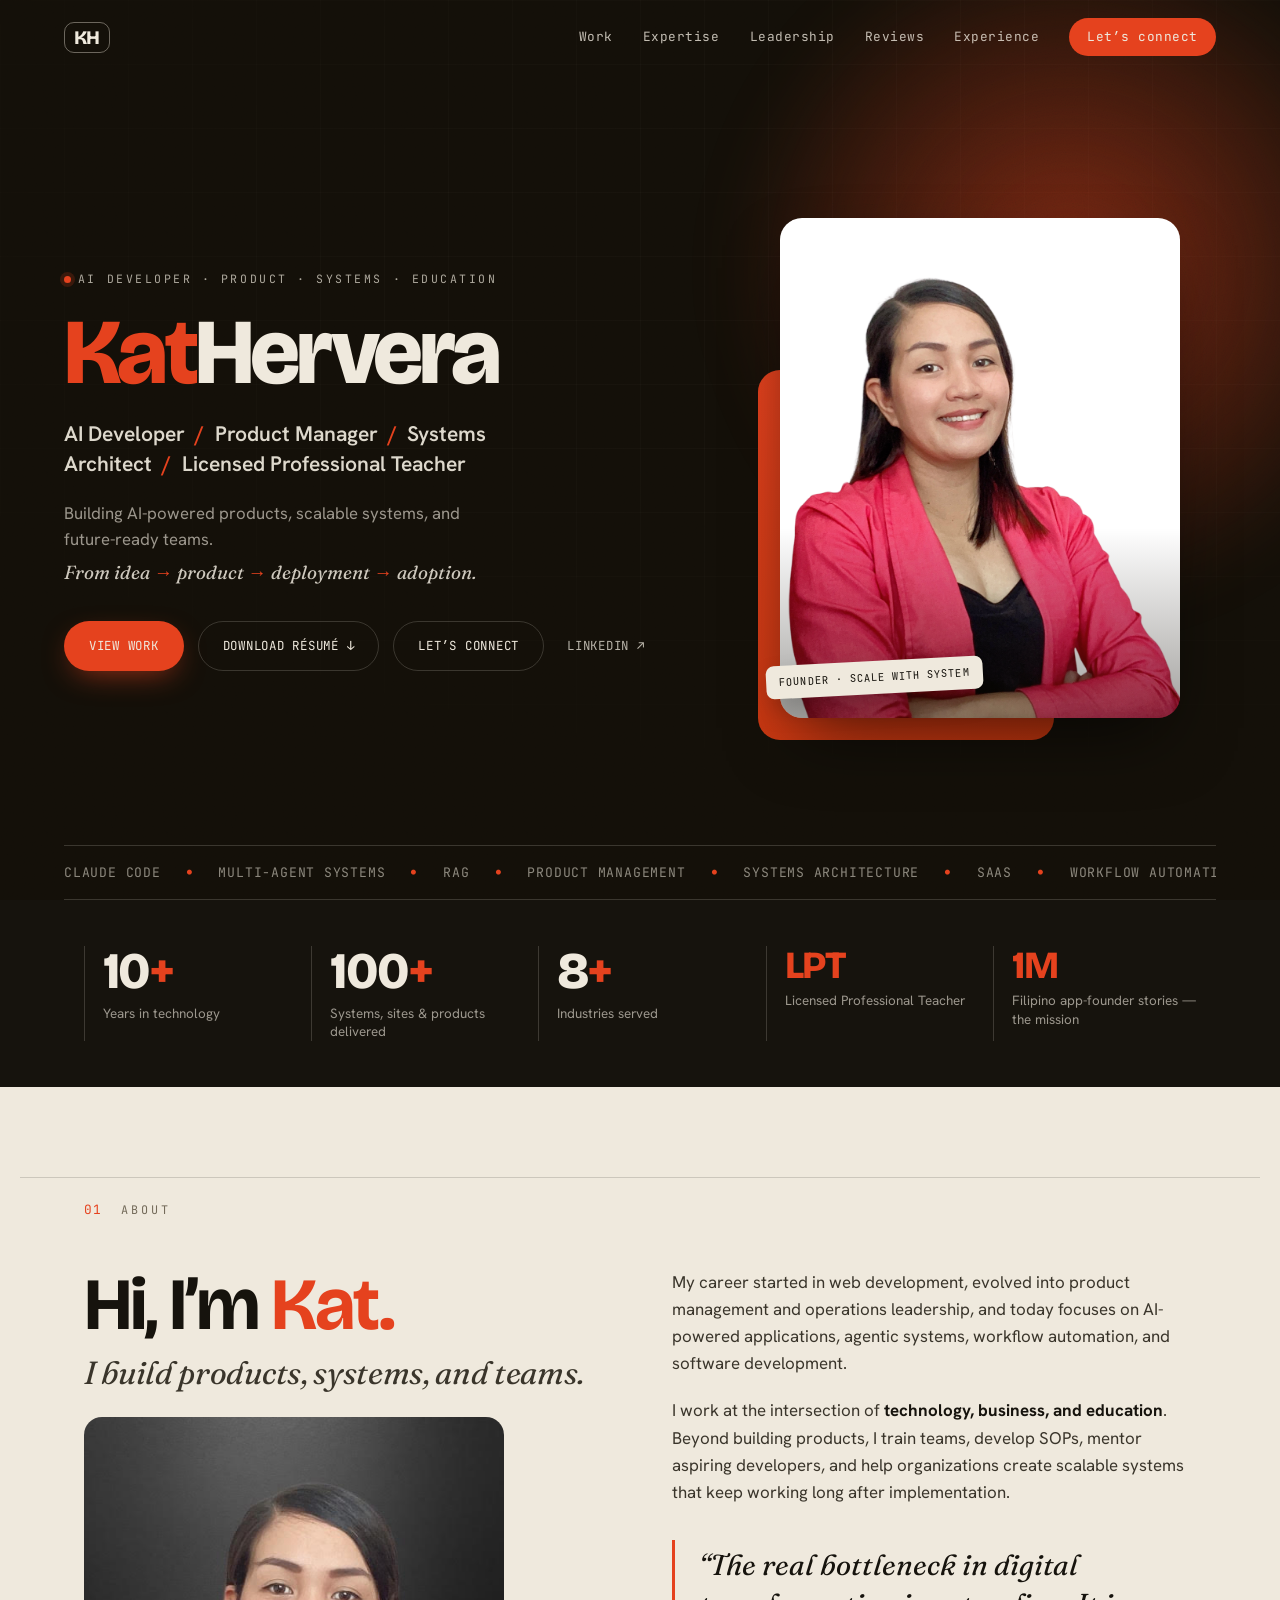
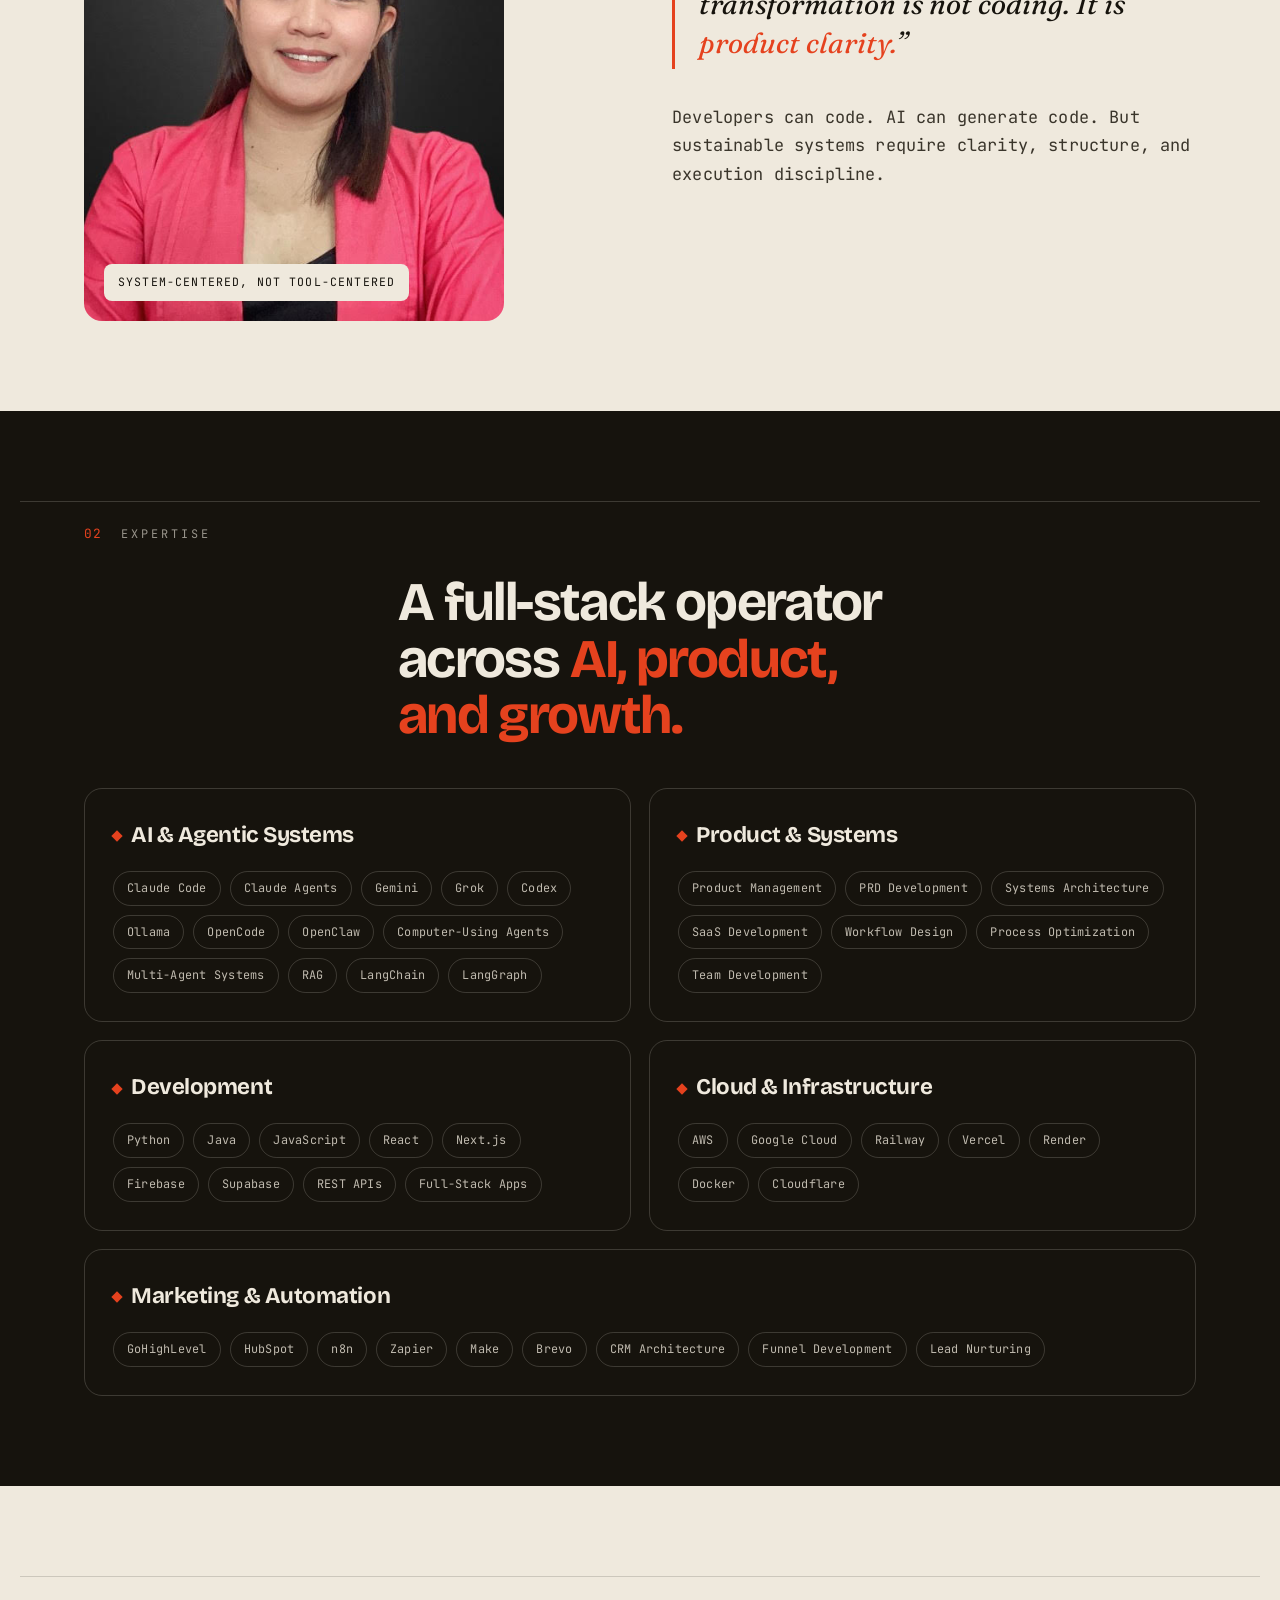
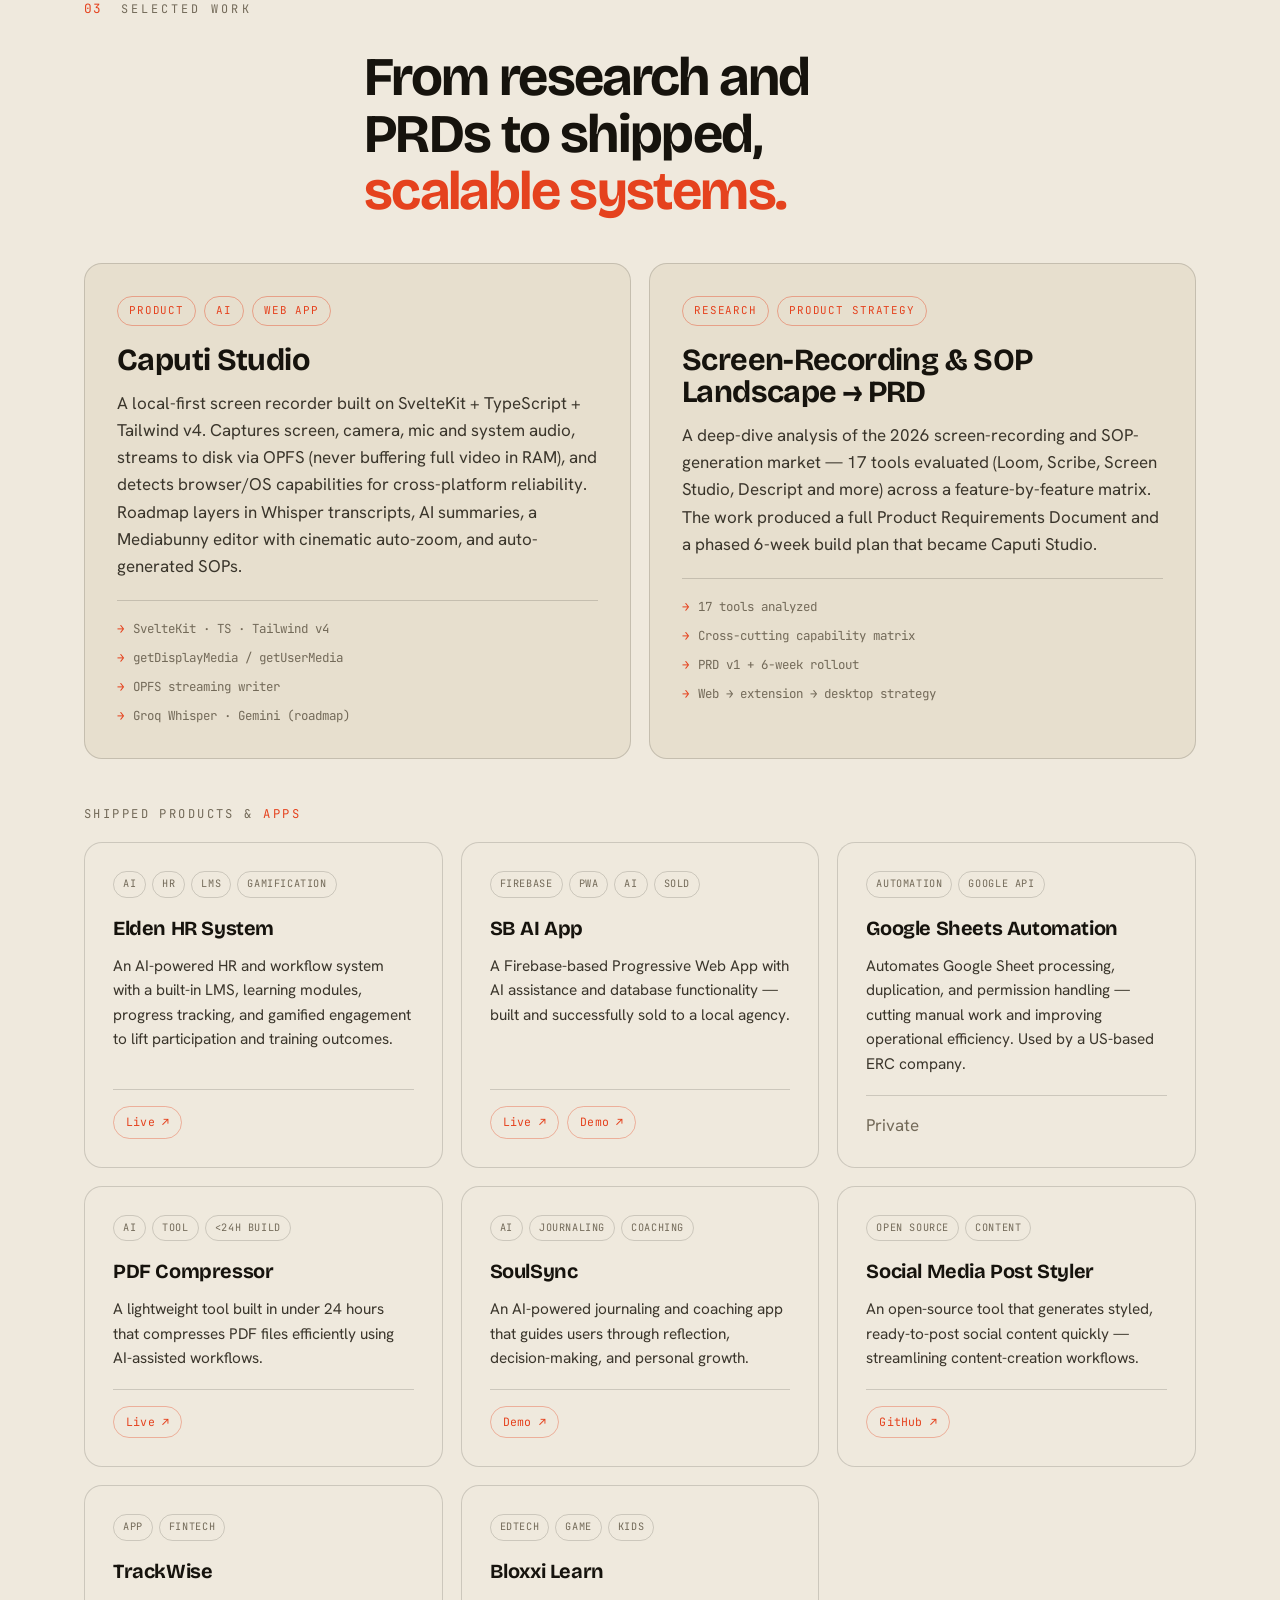
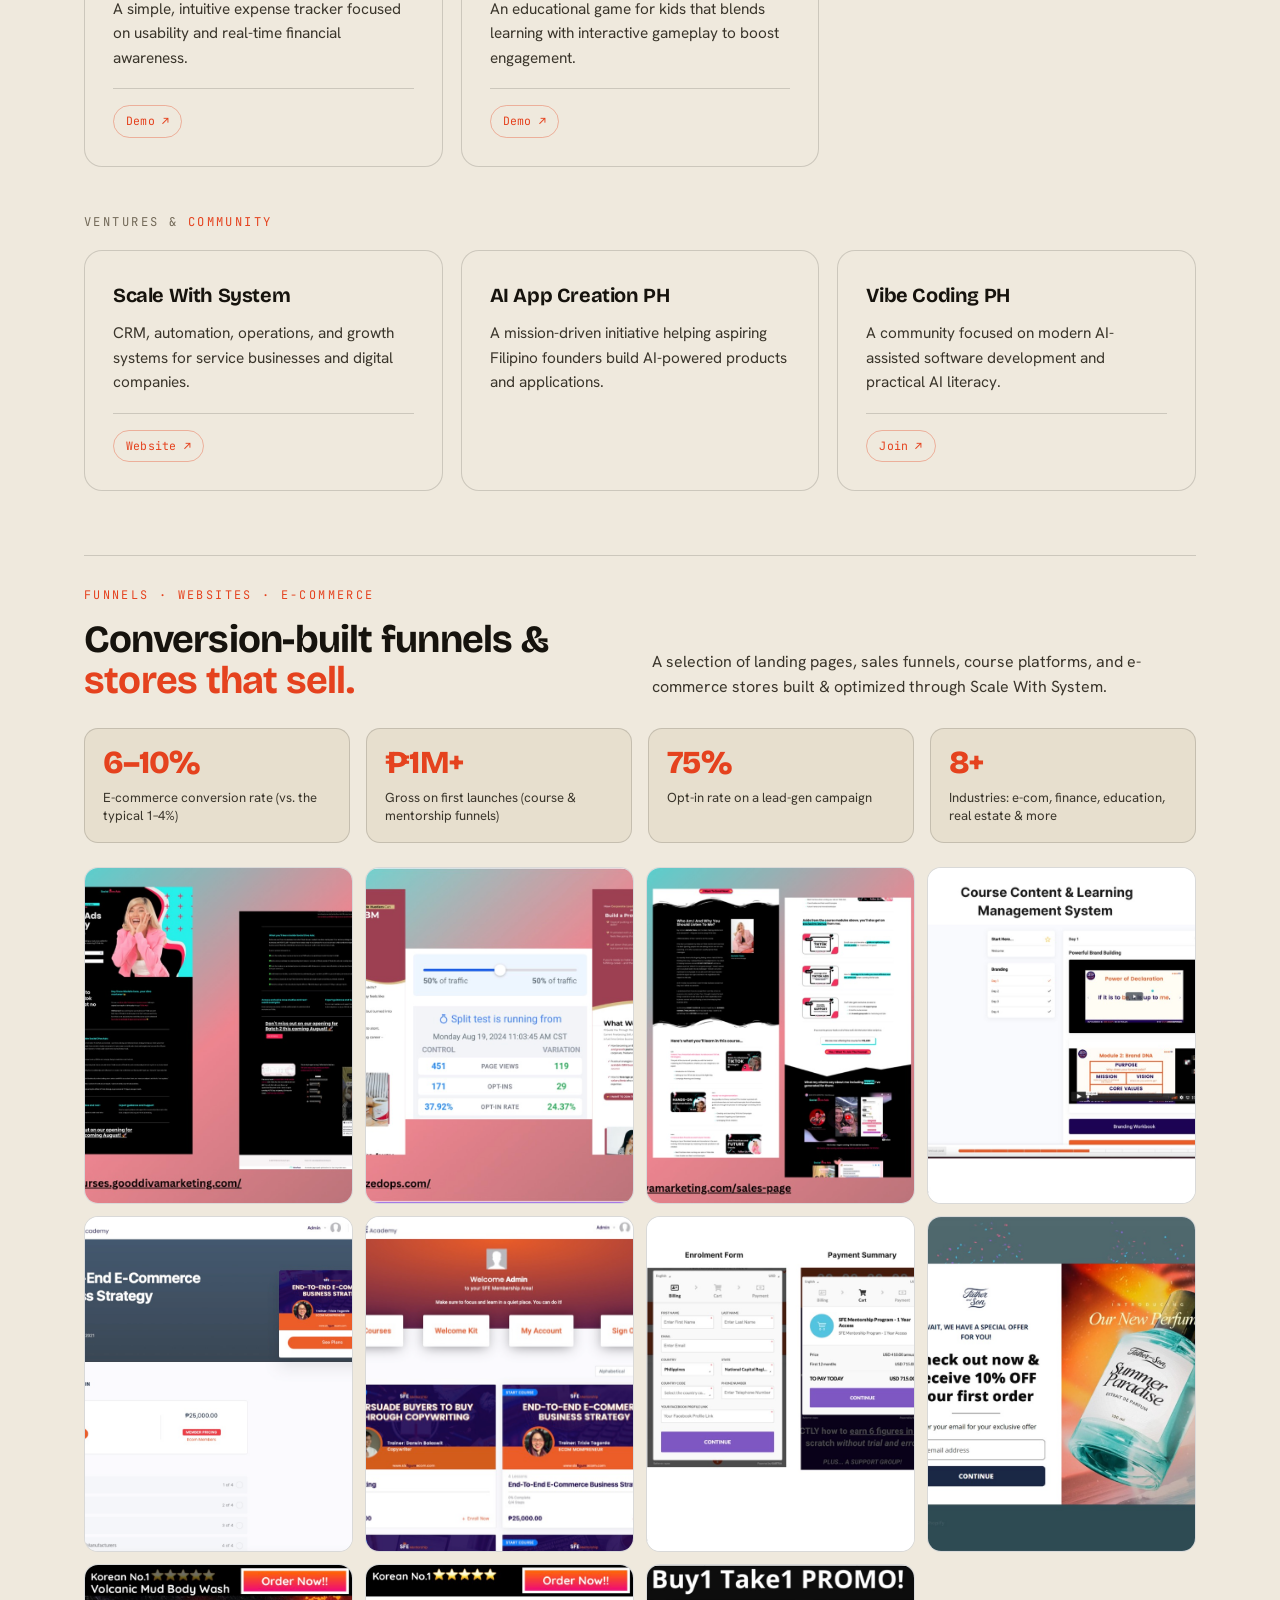
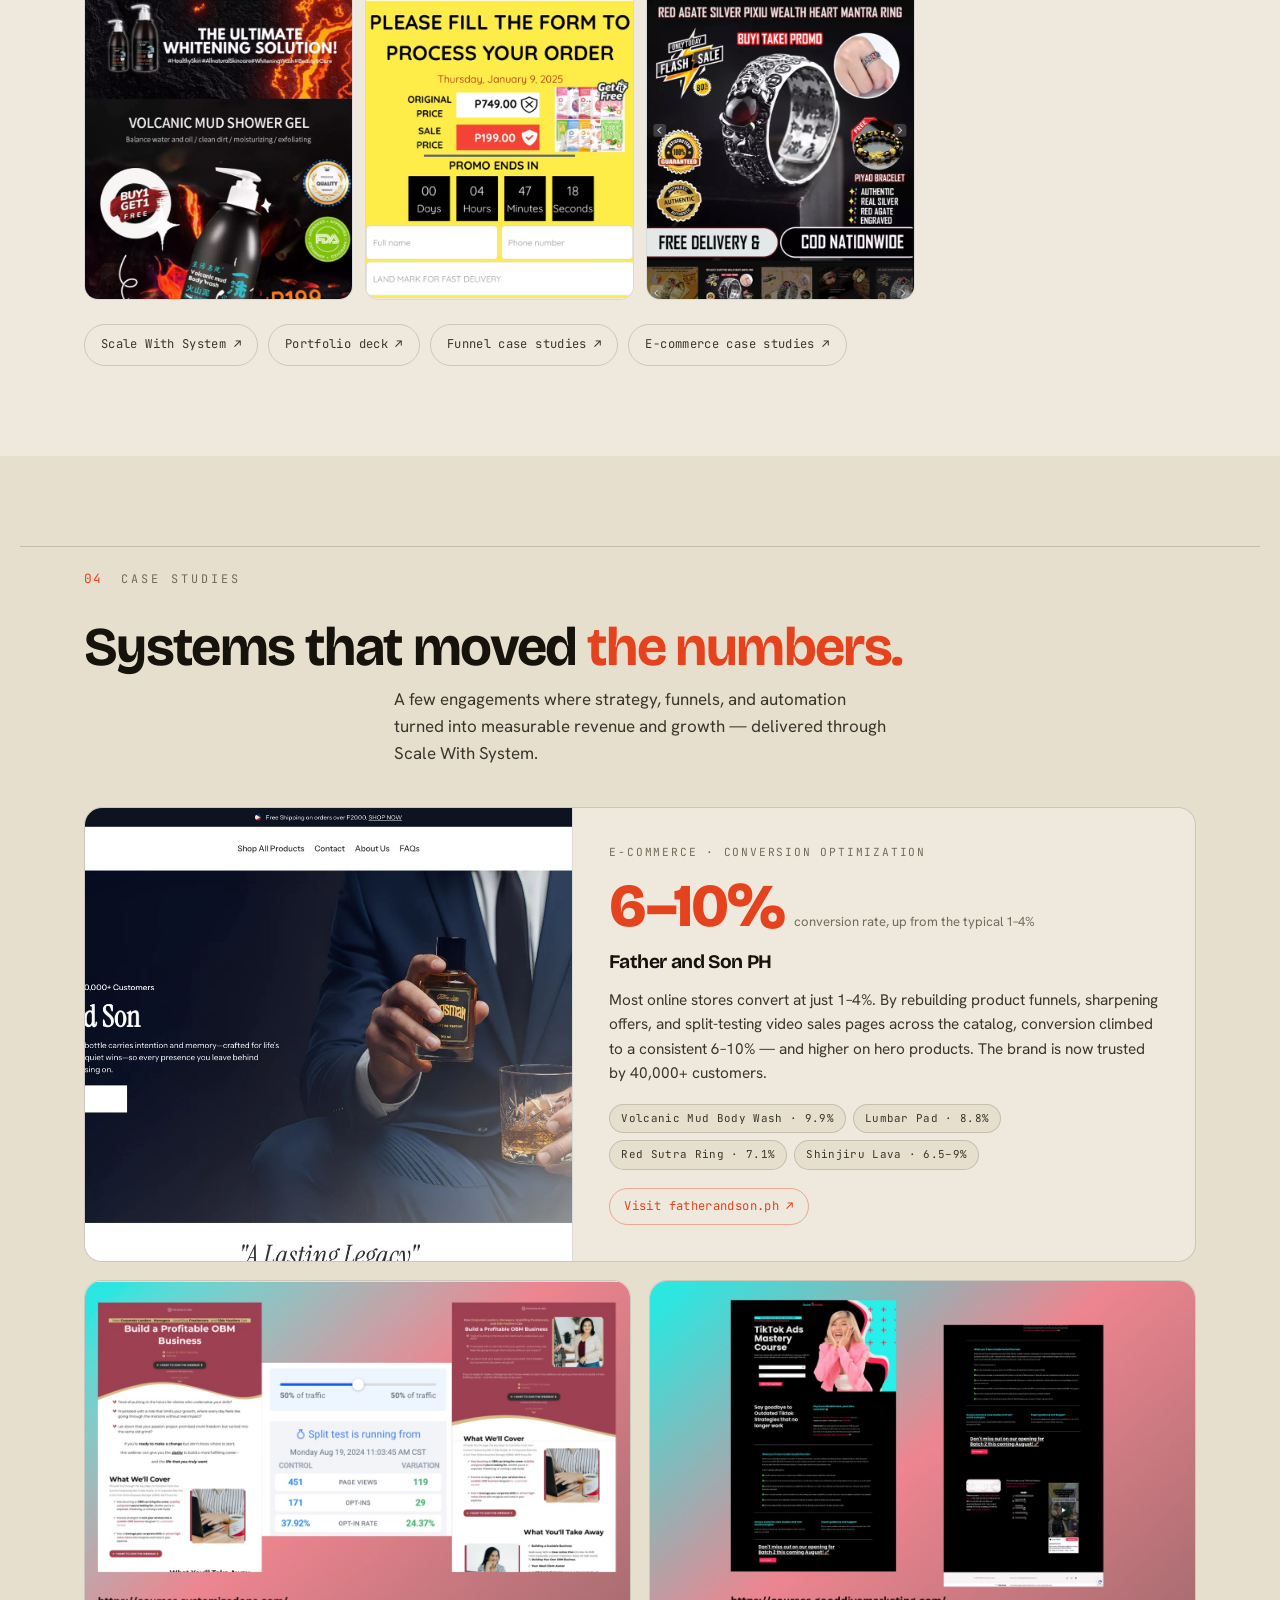
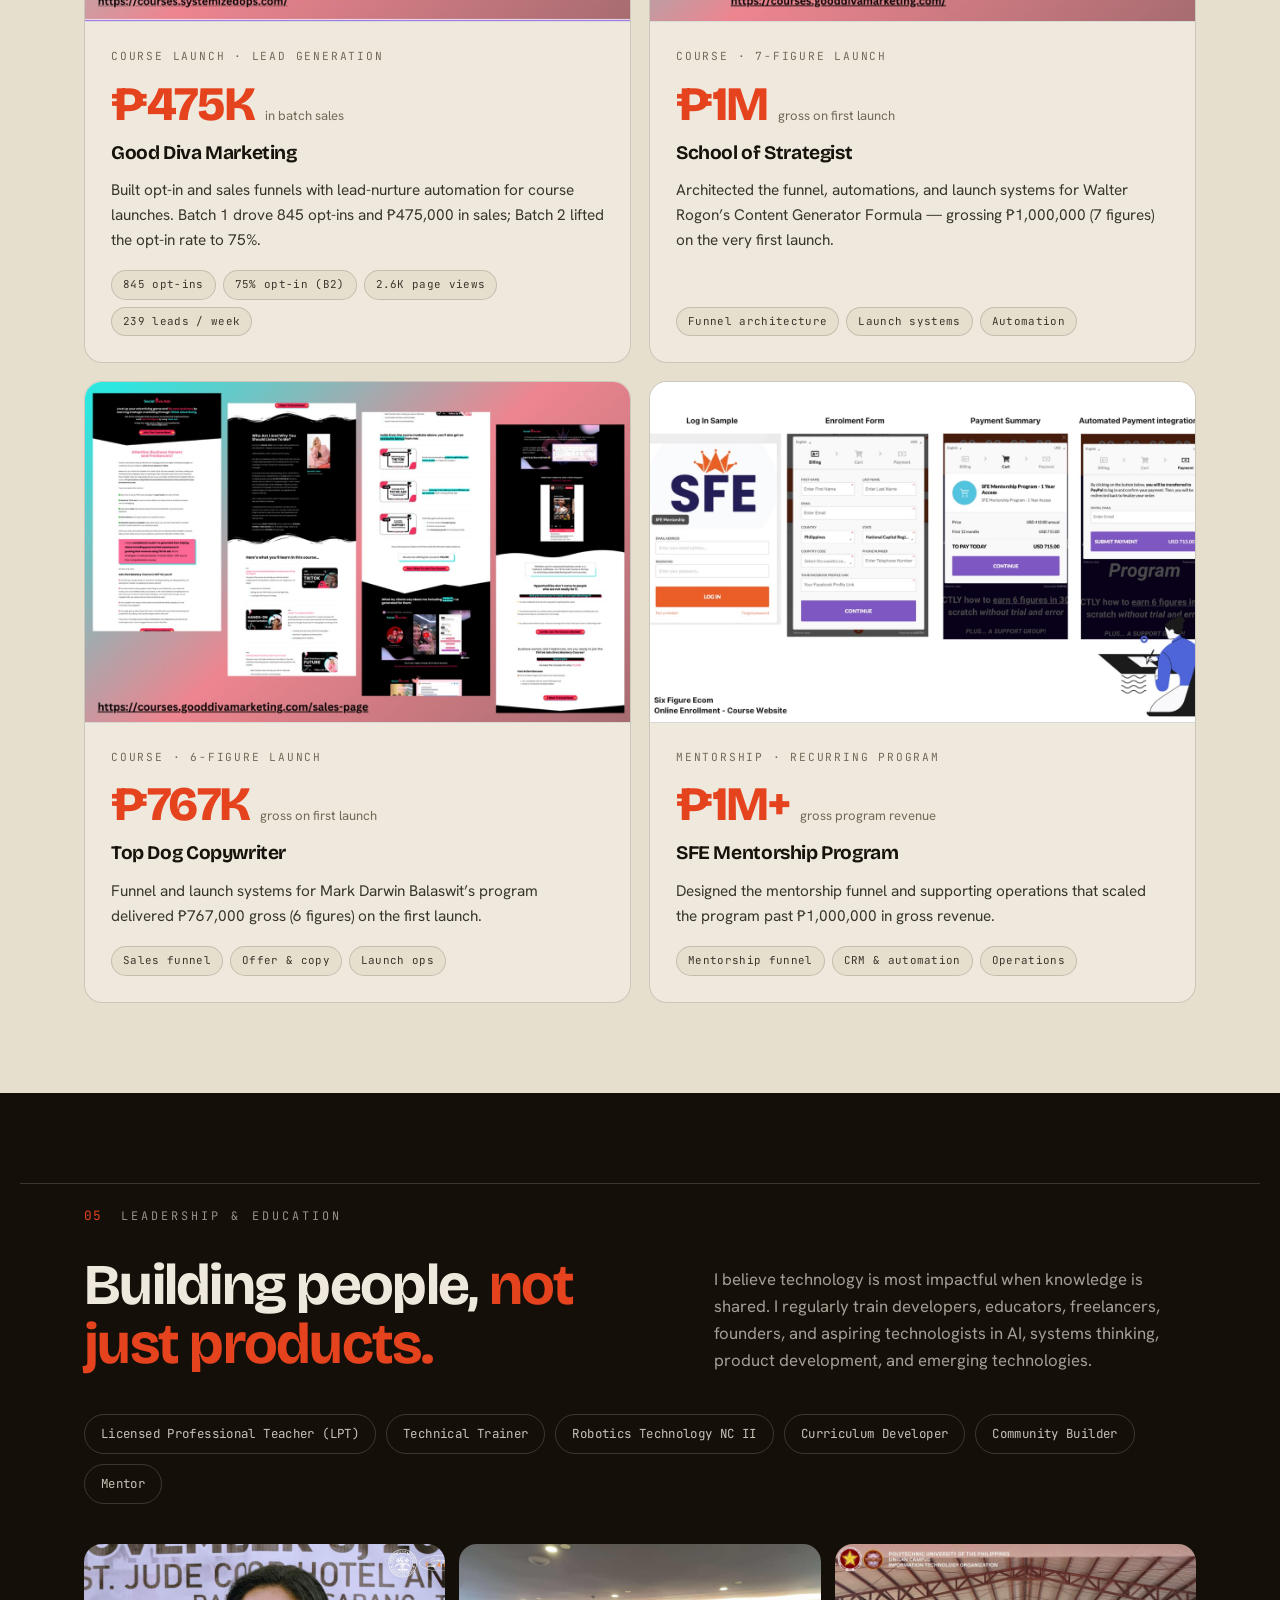
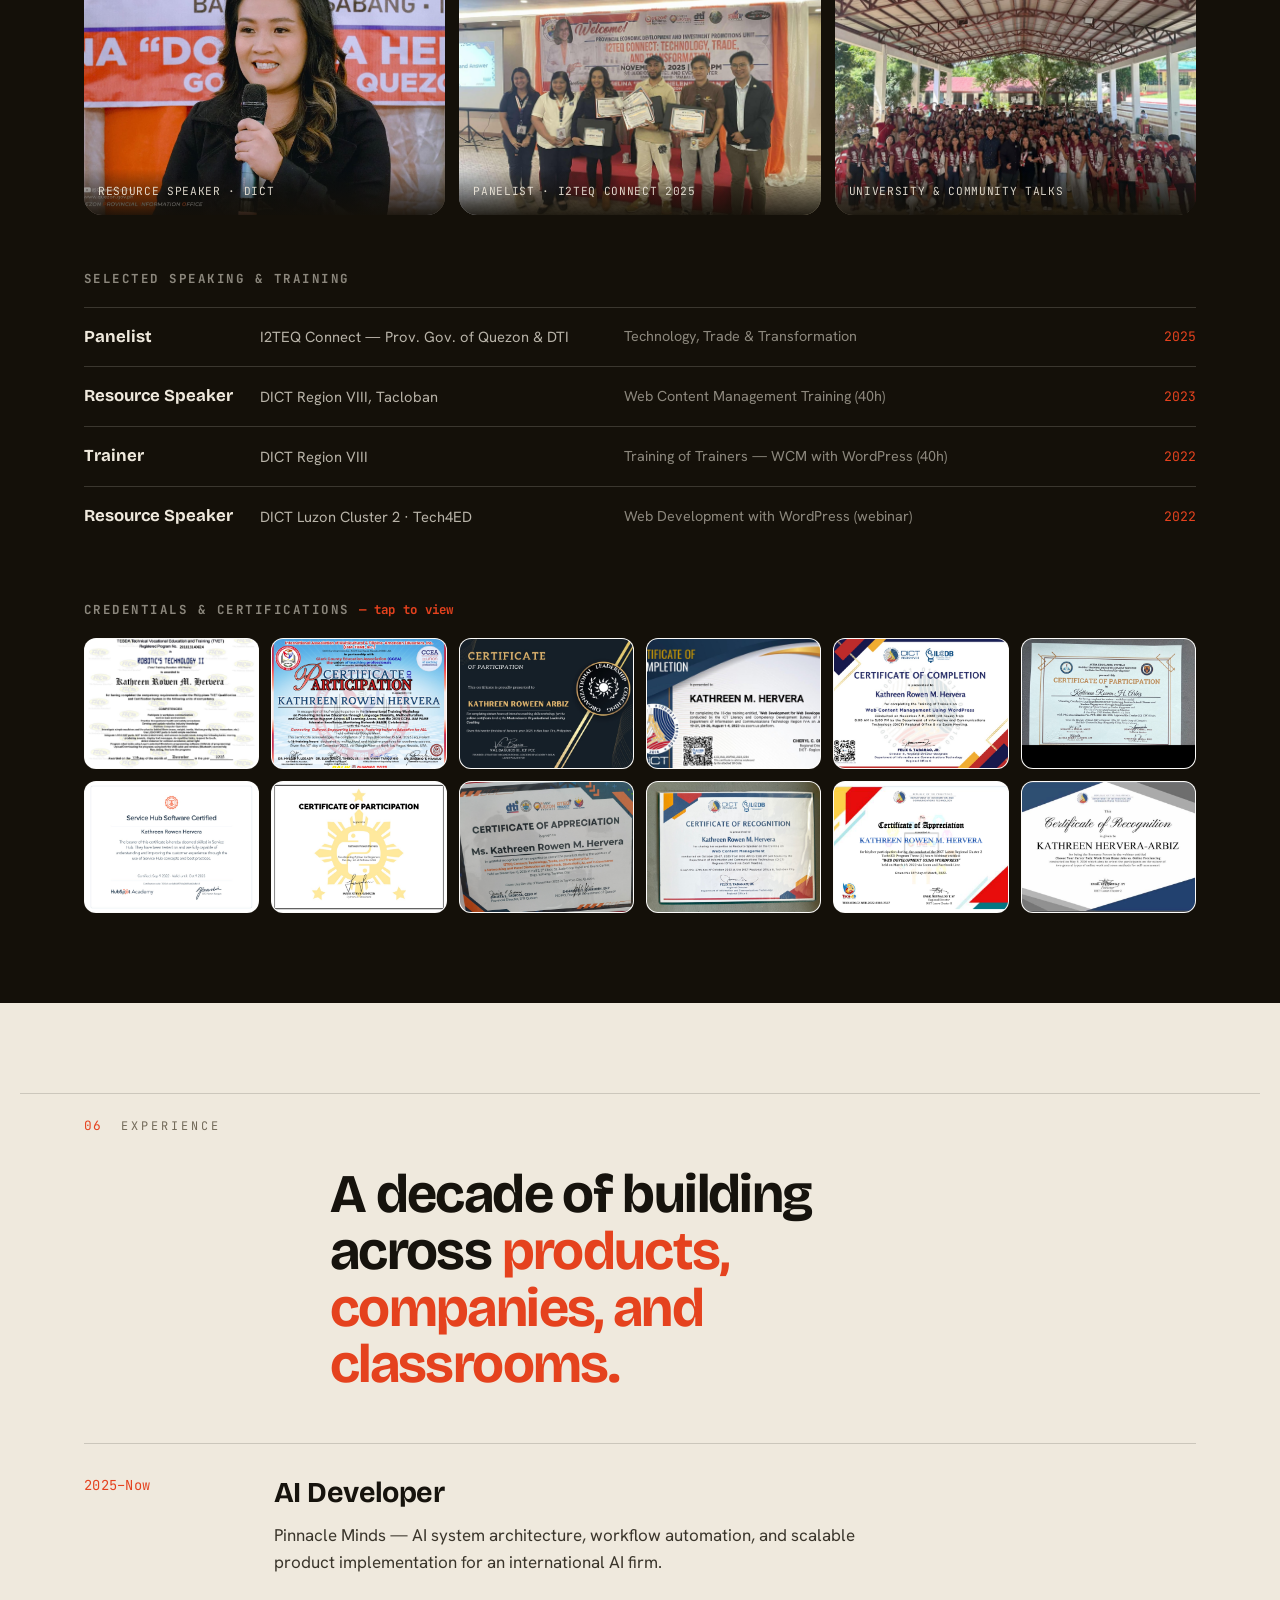
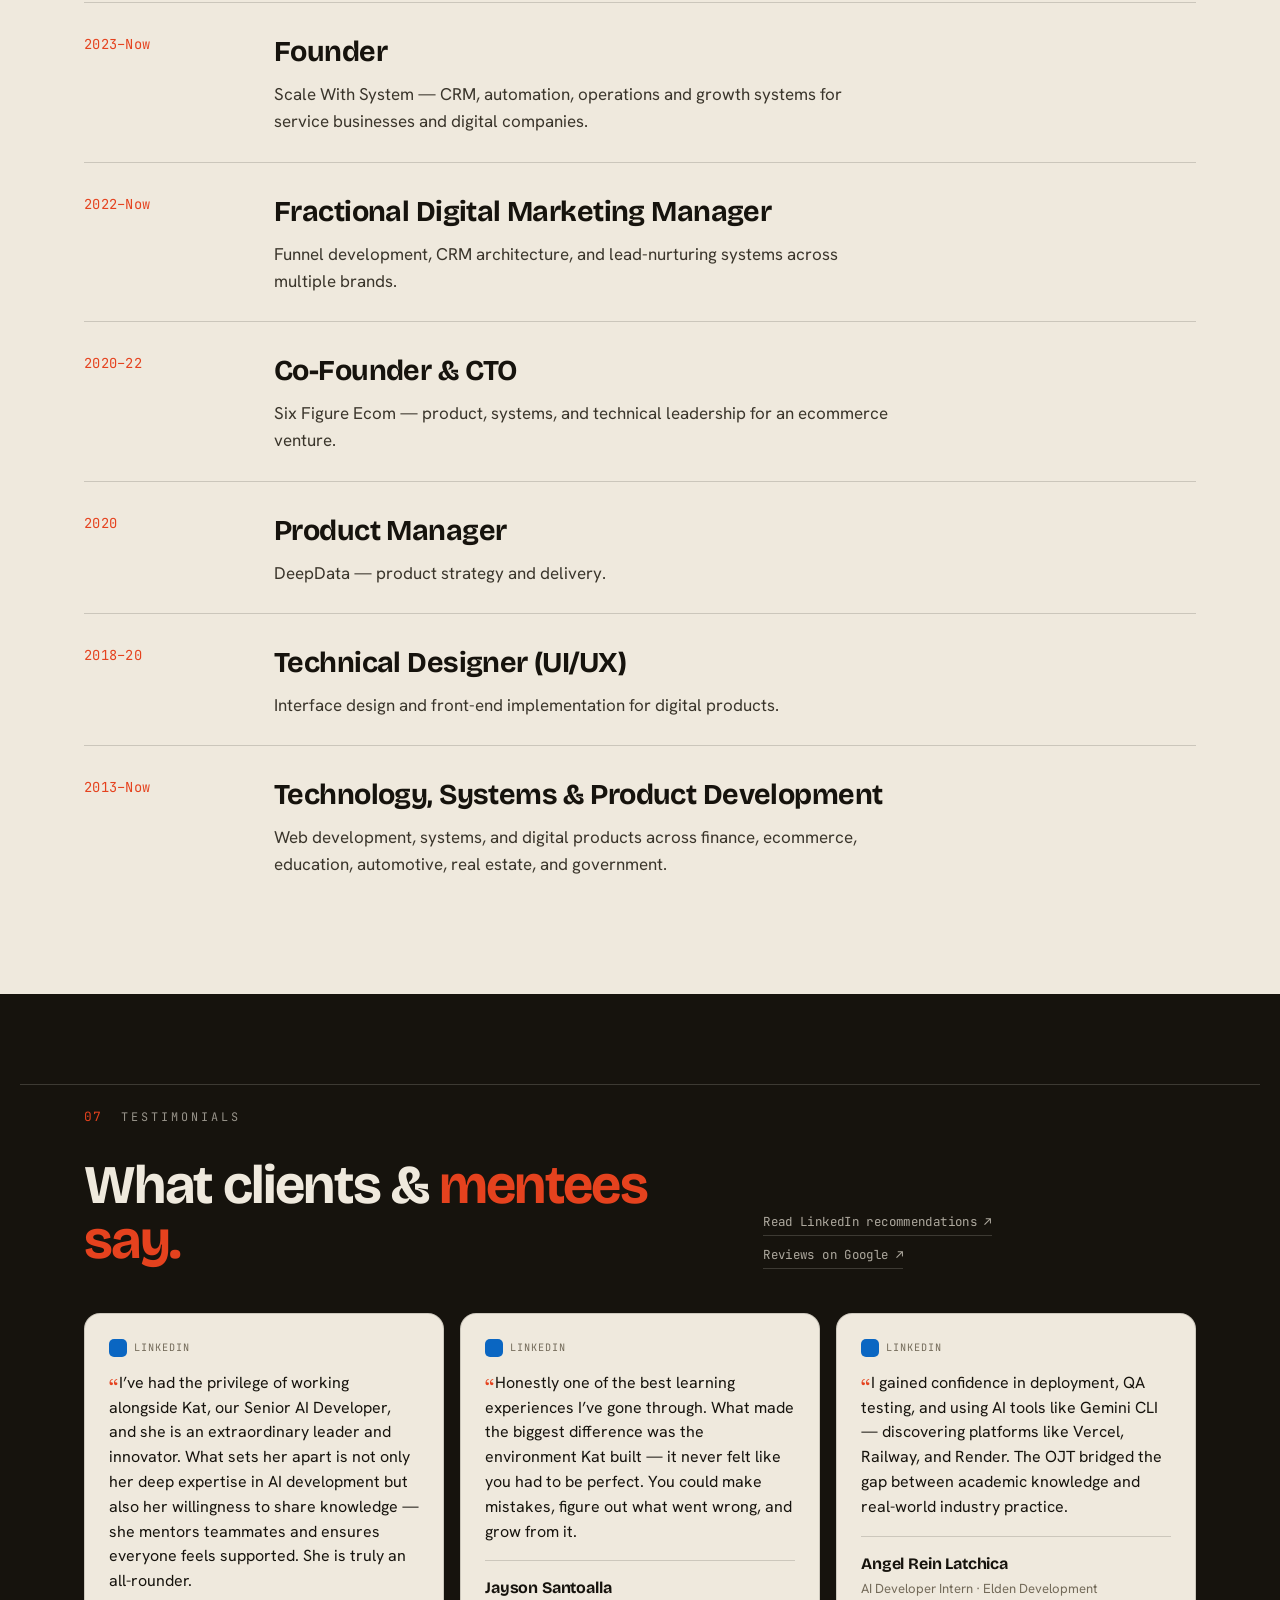
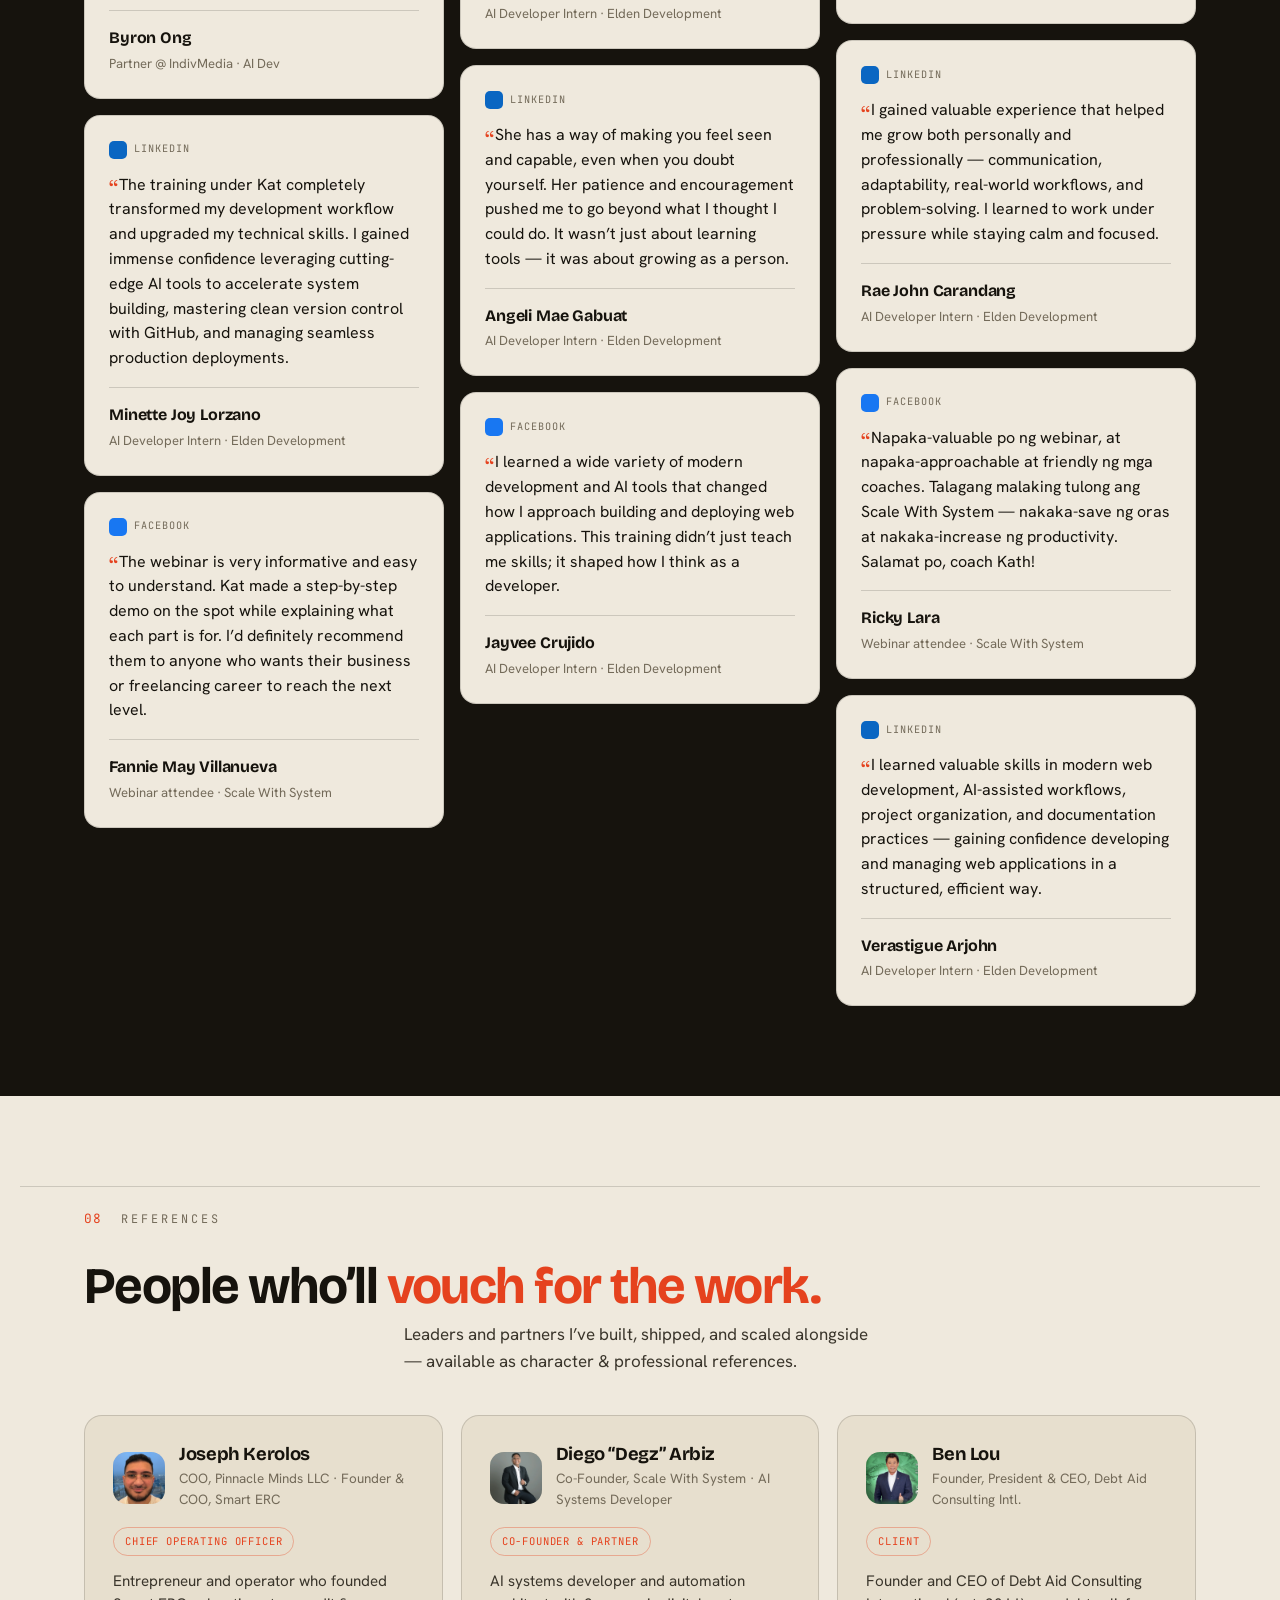
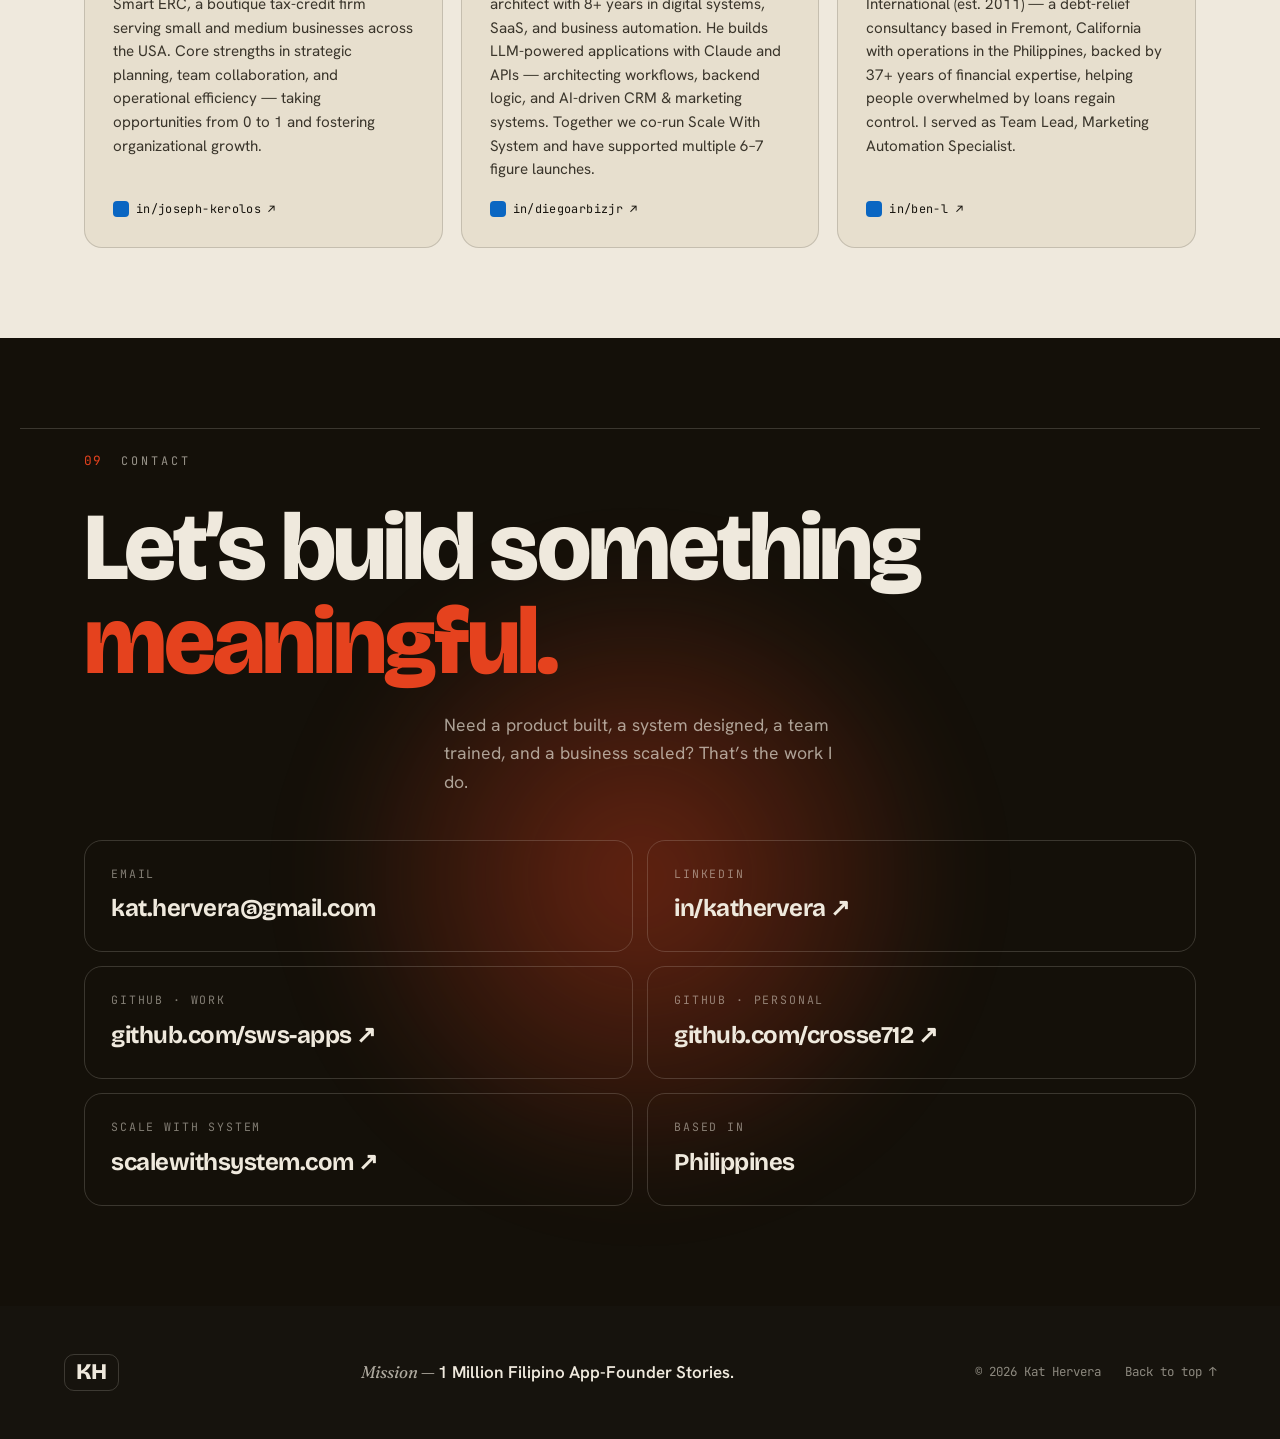
==== commit 8ea0029d: "Update mentee testimonial roles to AI Developer Intern, Elden Development Co-Authored-By: Claude Opu" ====
--- a/index.html
+++ b/index.html
@@ -452,7 +452,7 @@
     <figure class="tcard fade">
       <span class="tcard__src li">LinkedIn</span>
       <p class="tcard__q">The training under Kat completely transformed my development workflow and upgraded my technical skills. I gained immense confidence leveraging cutting-edge AI tools to accelerate system building, mastering clean version control with GitHub, and managing seamless production deployments.</p>
-      <figcaption class="tcard__who"><span class="tcard__name">Minette Joy Lorzano</span><span class="tcard__role">IT Student, PUP · Full-Stack Developer</span></figcaption>
+      <figcaption class="tcard__who"><span class="tcard__name">Minette Joy Lorzano</span><span class="tcard__role">AI Developer Intern · Elden Development</span></figcaption>
     </figure>
     <figure class="tcard fade">
       <span class="tcard__src fb">Facebook</span>
@@ -462,27 +462,27 @@
     <figure class="tcard fade">
       <span class="tcard__src li">LinkedIn</span>
       <p class="tcard__q">Honestly one of the best learning experiences I&rsquo;ve gone through. What made the biggest difference was the environment Kat built &mdash; it never felt like you had to be perfect. You could make mistakes, figure out what went wrong, and grow from it.</p>
-      <figcaption class="tcard__who"><span class="tcard__name">Jayson Santoalla</span><span class="tcard__role">Student, PUP</span></figcaption>
+      <figcaption class="tcard__who"><span class="tcard__name">Jayson Santoalla</span><span class="tcard__role">AI Developer Intern · Elden Development</span></figcaption>
     </figure>
     <figure class="tcard fade">
       <span class="tcard__src li">LinkedIn</span>
       <p class="tcard__q">She has a way of making you feel seen and capable, even when you doubt yourself. Her patience and encouragement pushed me to go beyond what I thought I could do. It wasn&rsquo;t just about learning tools &mdash; it was about growing as a person.</p>
-      <figcaption class="tcard__who"><span class="tcard__name">Angeli Mae Gabuat</span><span class="tcard__role">Student, PUP</span></figcaption>
+      <figcaption class="tcard__who"><span class="tcard__name">Angeli Mae Gabuat</span><span class="tcard__role">AI Developer Intern · Elden Development</span></figcaption>
     </figure>
     <figure class="tcard fade">
       <span class="tcard__src fb">Facebook</span>
       <p class="tcard__q">I learned a wide variety of modern development and AI tools that changed how I approach building and deploying web applications. This training didn&rsquo;t just teach me skills; it shaped how I think as a developer.</p>
-      <figcaption class="tcard__who"><span class="tcard__name">Jayvee Crujido</span><span class="tcard__role">Student, PUP</span></figcaption>
+      <figcaption class="tcard__who"><span class="tcard__name">Jayvee Crujido</span><span class="tcard__role">AI Developer Intern · Elden Development</span></figcaption>
     </figure>
     <figure class="tcard fade">
       <span class="tcard__src li">LinkedIn</span>
       <p class="tcard__q">I gained confidence in deployment, QA testing, and using AI tools like Gemini CLI &mdash; discovering platforms like Vercel, Railway, and Render. The OJT bridged the gap between academic knowledge and real-world industry practice.</p>
-      <figcaption class="tcard__who"><span class="tcard__name">Angel Rein Latchica</span><span class="tcard__role">Student, PUP</span></figcaption>
+      <figcaption class="tcard__who"><span class="tcard__name">Angel Rein Latchica</span><span class="tcard__role">AI Developer Intern · Elden Development</span></figcaption>
     </figure>
     <figure class="tcard fade">
       <span class="tcard__src li">LinkedIn</span>
       <p class="tcard__q">I gained valuable experience that helped me grow both personally and professionally &mdash; communication, adaptability, real-world workflows, and problem-solving. I learned to work under pressure while staying calm and focused.</p>
-      <figcaption class="tcard__who"><span class="tcard__name">Rae John Carandang</span><span class="tcard__role">IT Student · Freelance Developer</span></figcaption>
+      <figcaption class="tcard__who"><span class="tcard__name">Rae John Carandang</span><span class="tcard__role">AI Developer Intern · Elden Development</span></figcaption>
     </figure>
     <figure class="tcard fade">
       <span class="tcard__src fb">Facebook</span>
@@ -492,7 +492,7 @@
     <figure class="tcard fade">
       <span class="tcard__src li">LinkedIn</span>
       <p class="tcard__q">I learned valuable skills in modern web development, AI-assisted workflows, project organization, and documentation practices &mdash; gaining confidence developing and managing web applications in a structured, efficient way.</p>
-      <figcaption class="tcard__who"><span class="tcard__name">Verastigue Arjohn</span><span class="tcard__role">Student, PUP</span></figcaption>
+      <figcaption class="tcard__who"><span class="tcard__name">Verastigue Arjohn</span><span class="tcard__role">AI Developer Intern · Elden Development</span></figcaption>
     </figure>
   </div>
 </section>
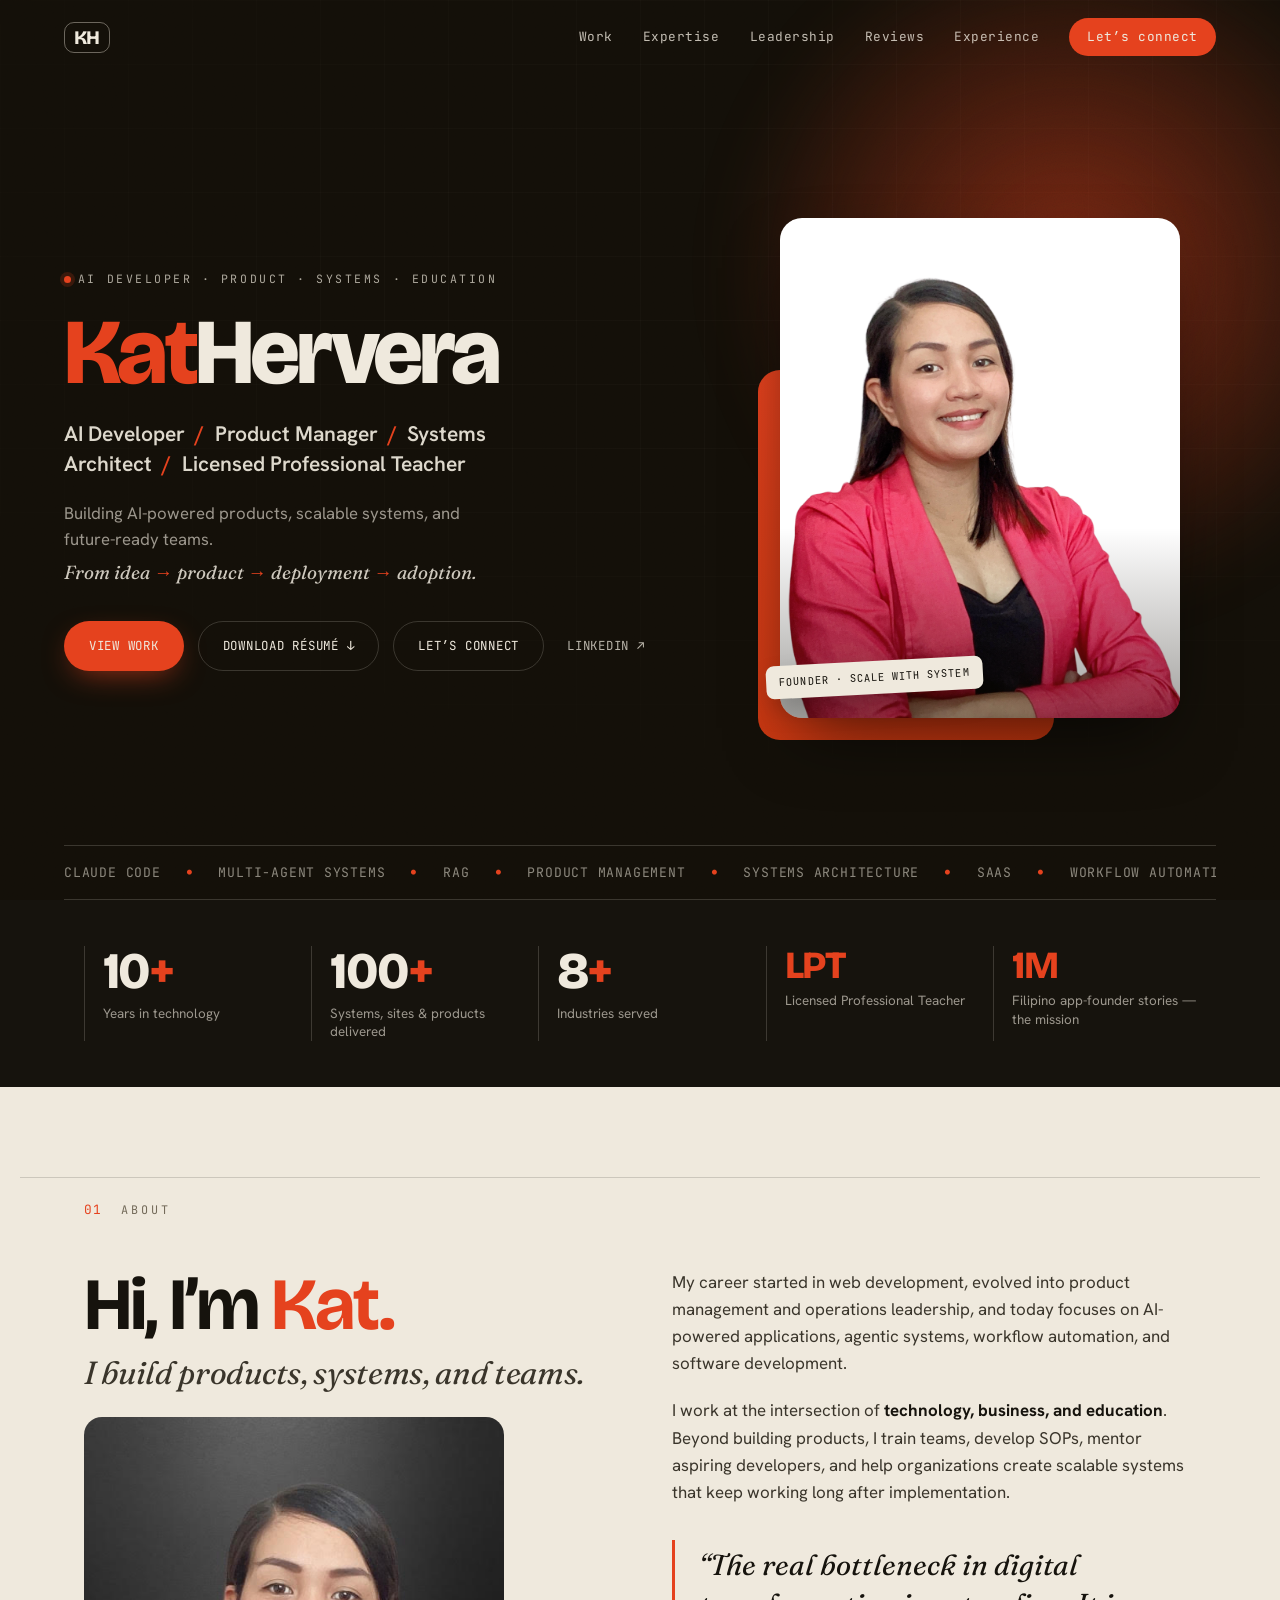
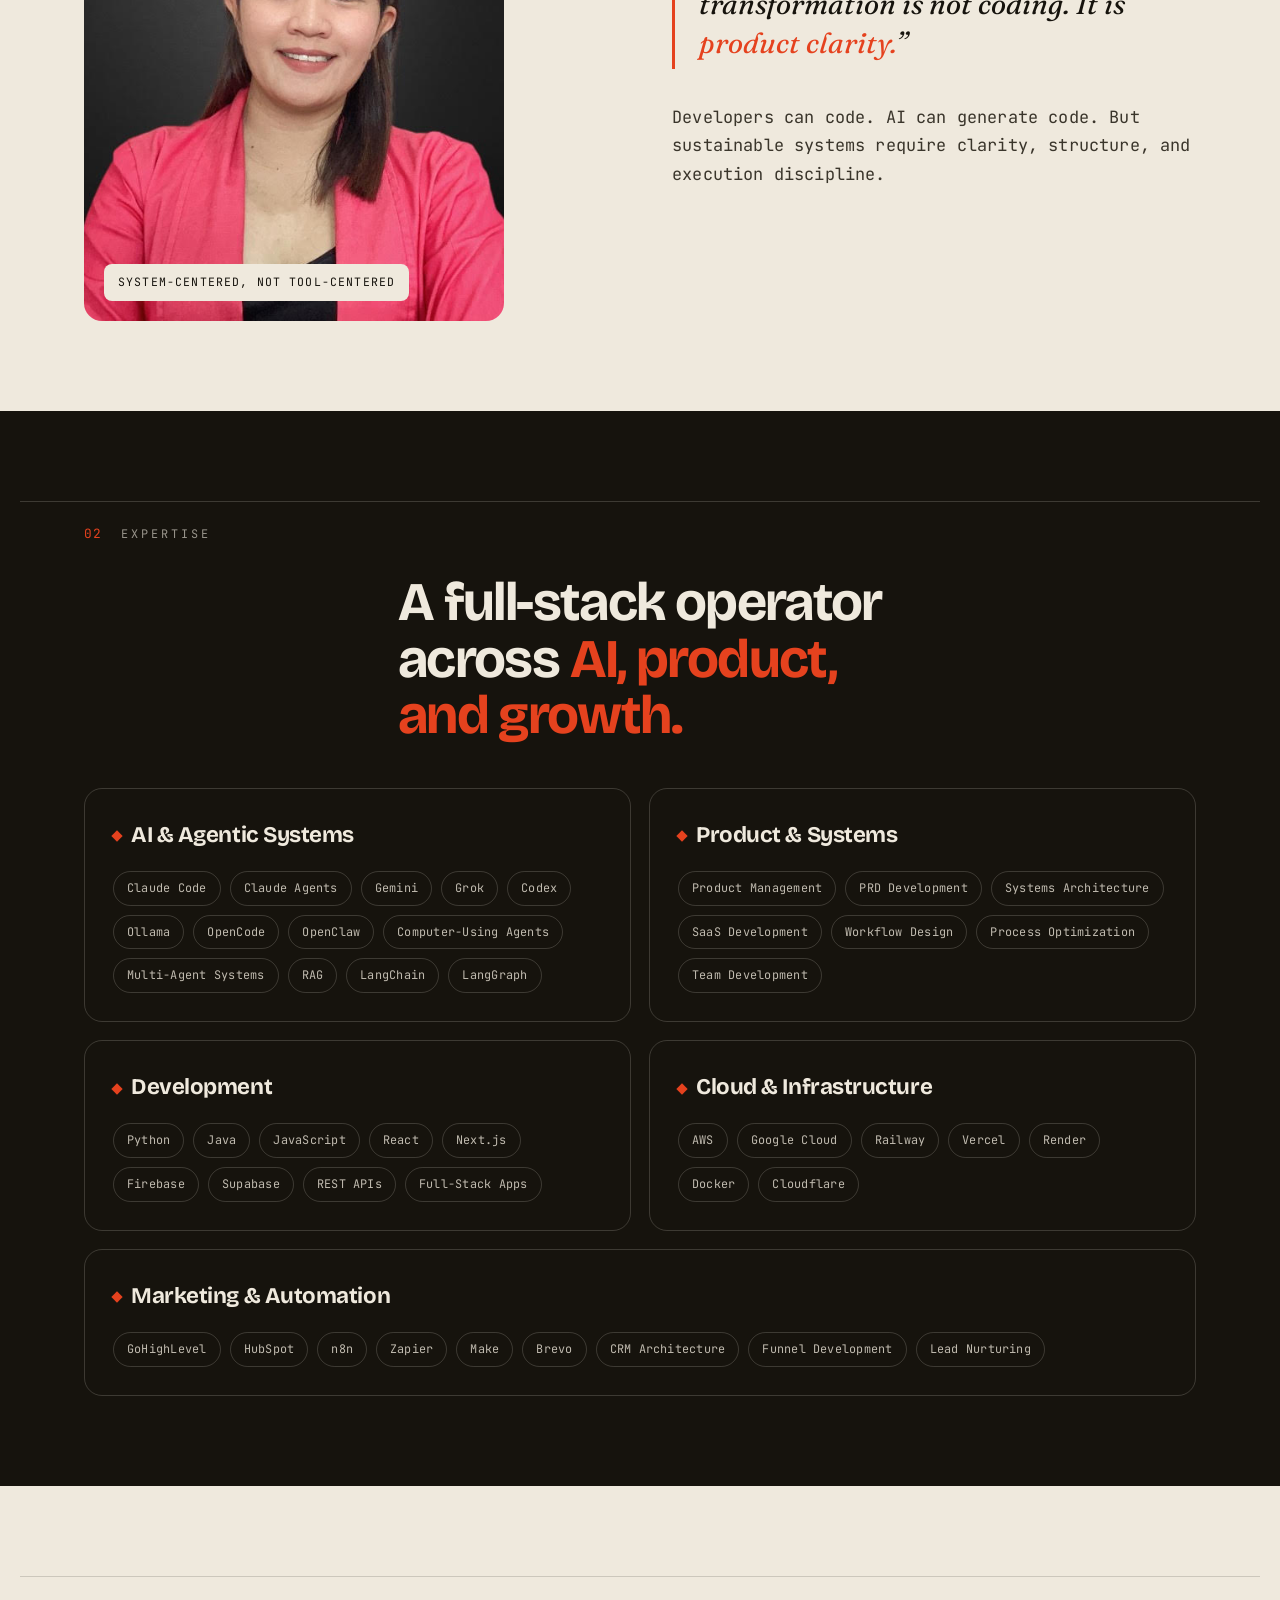
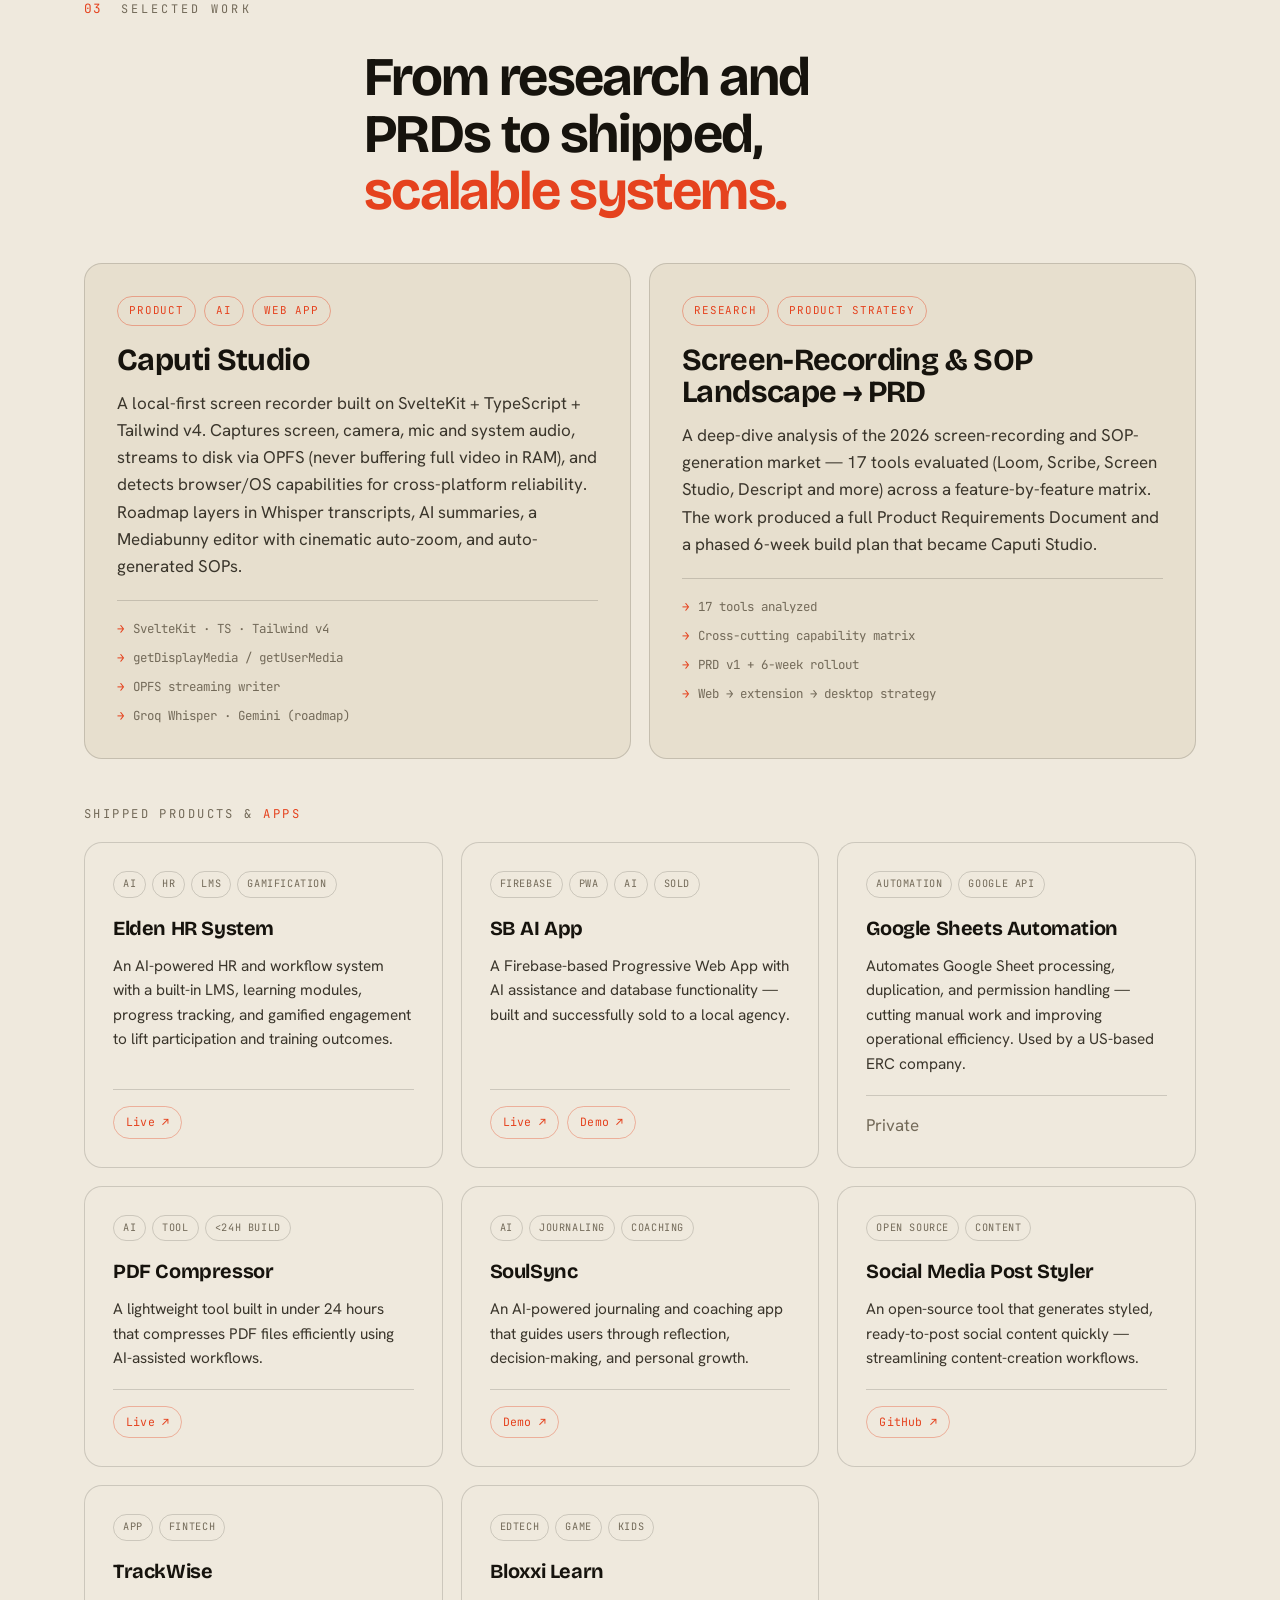
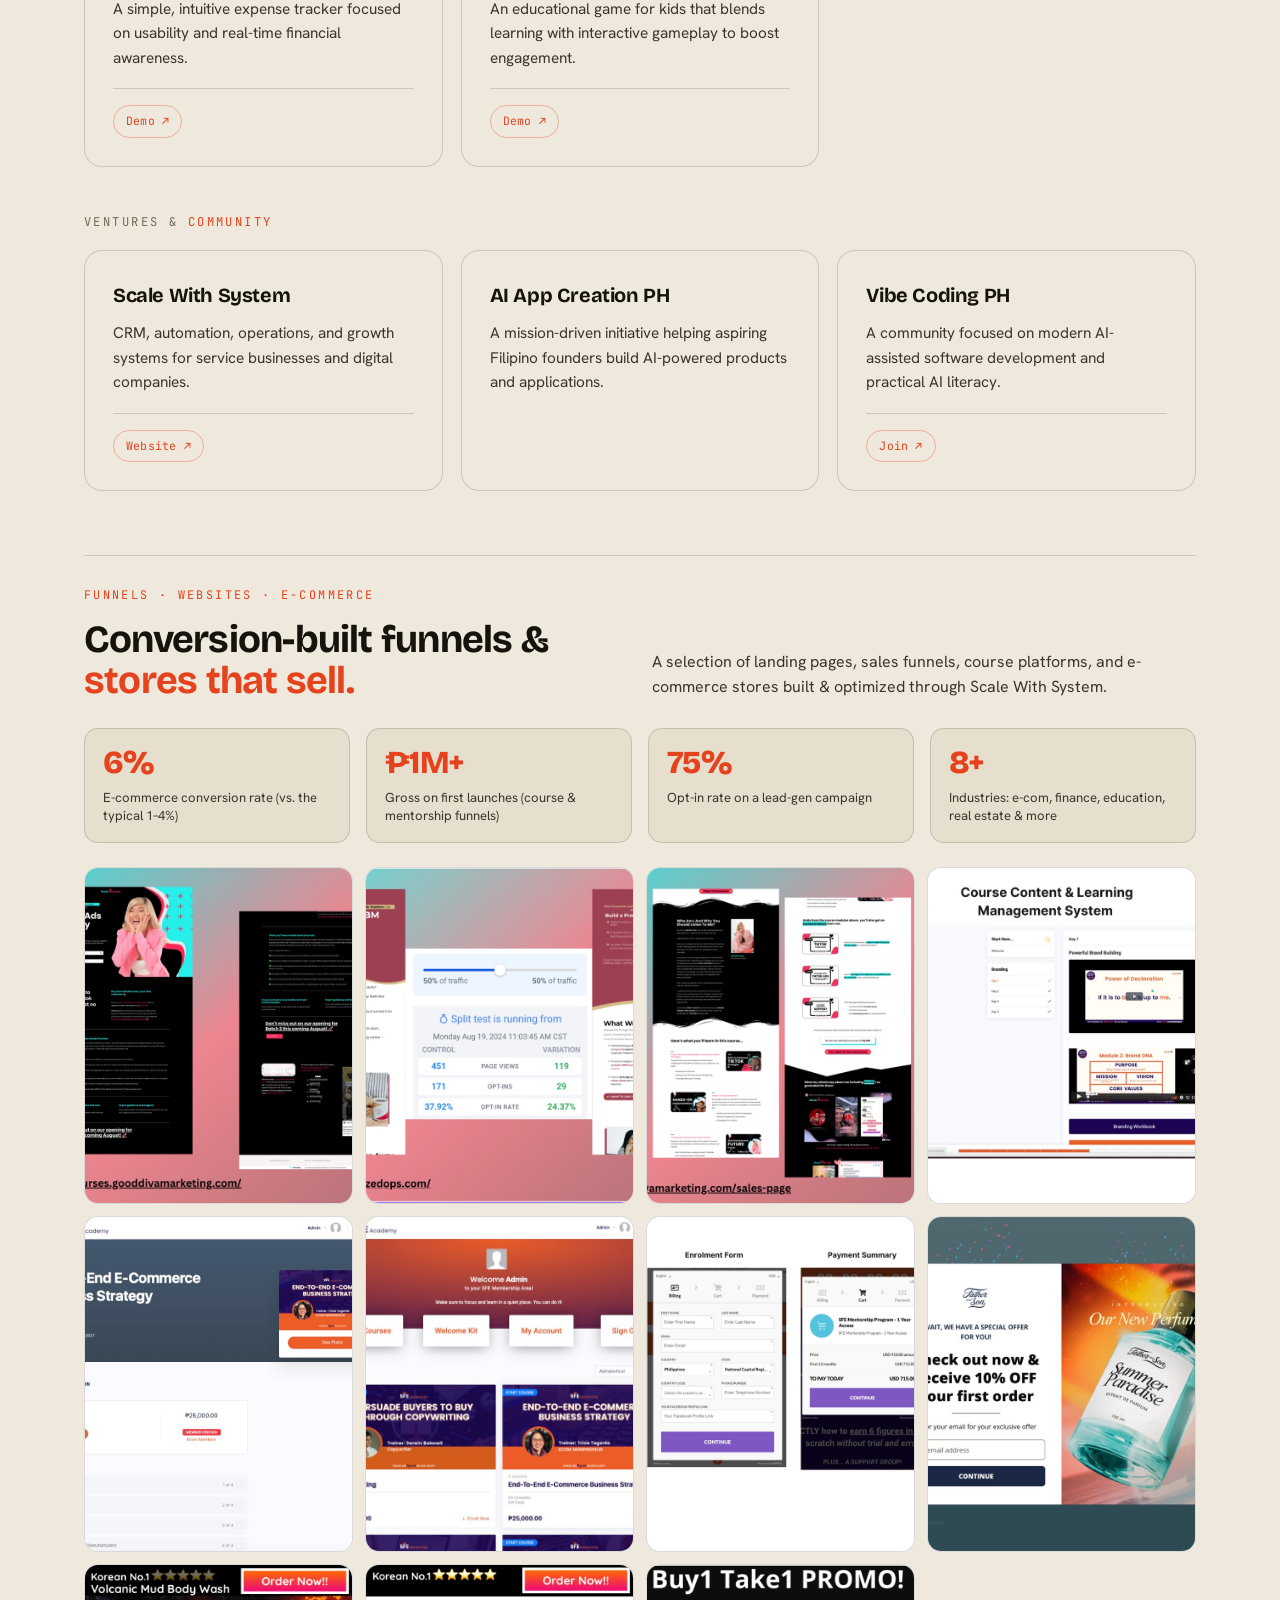
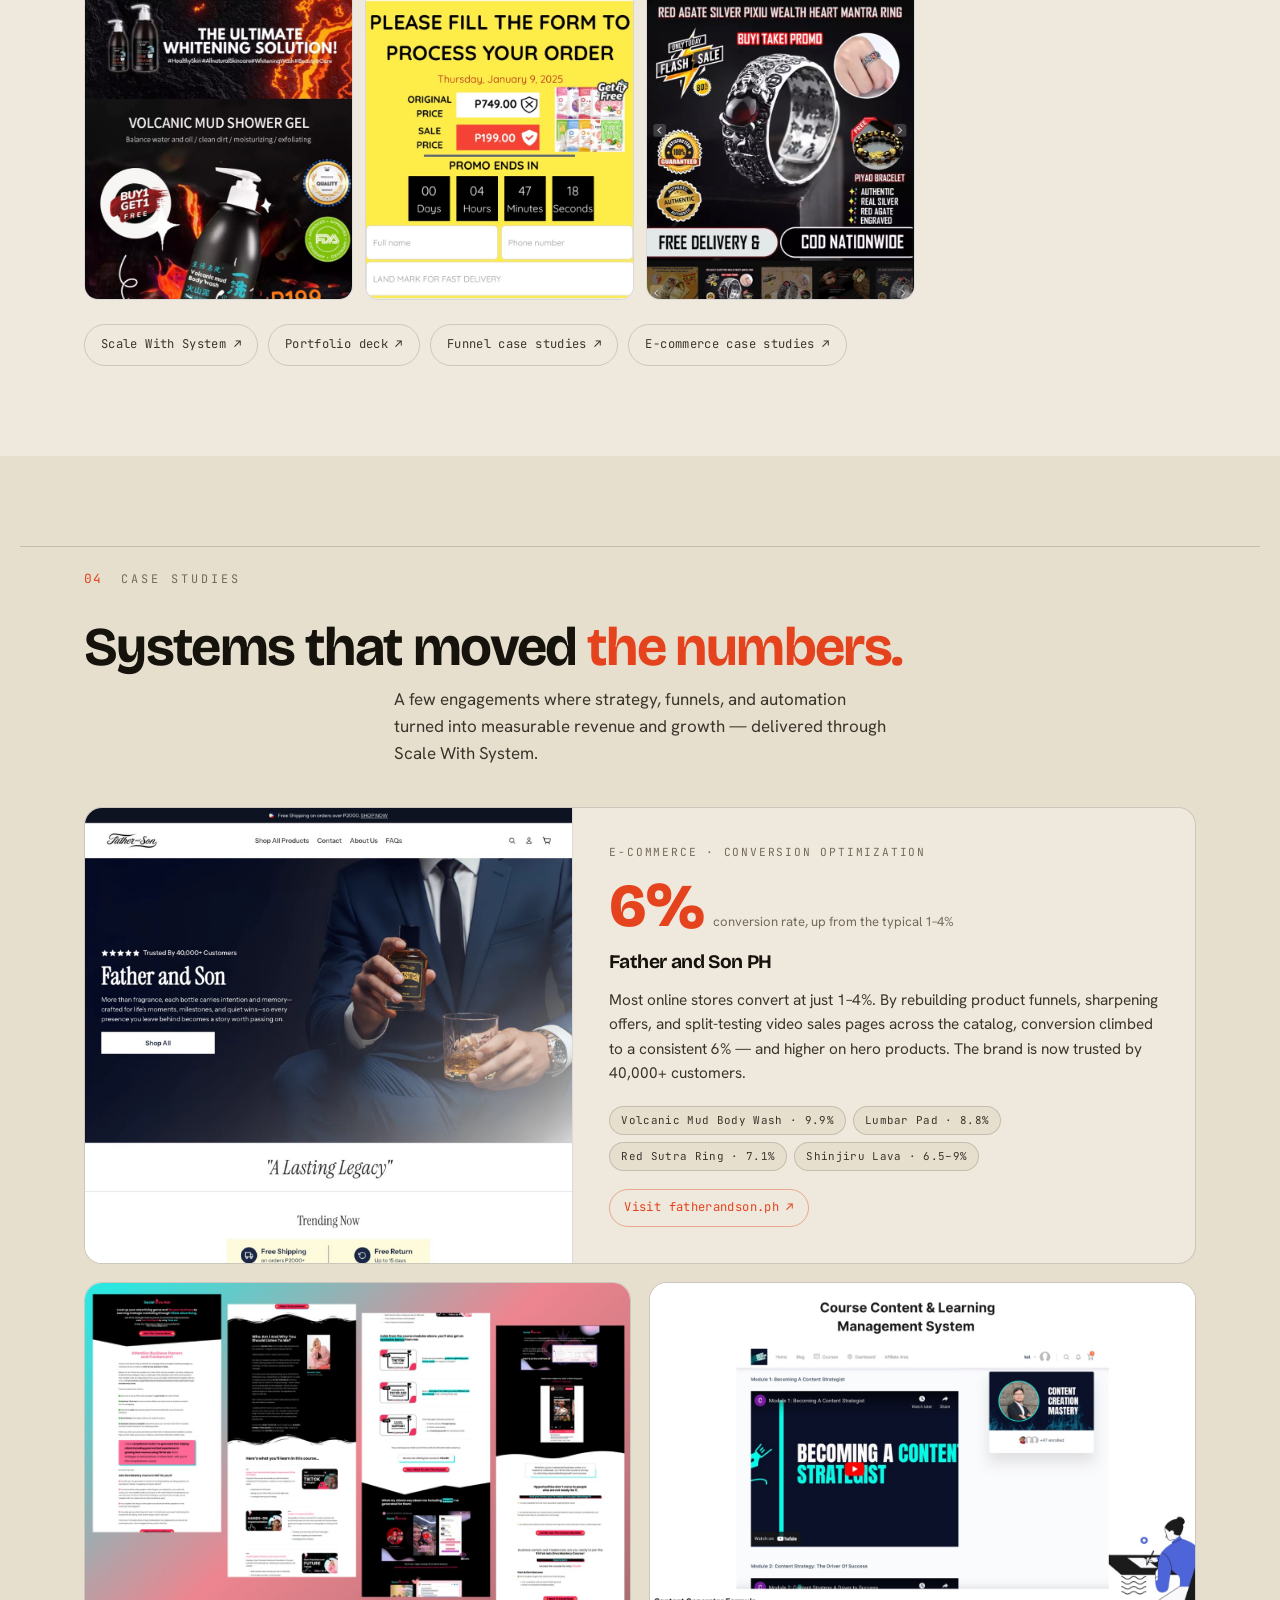
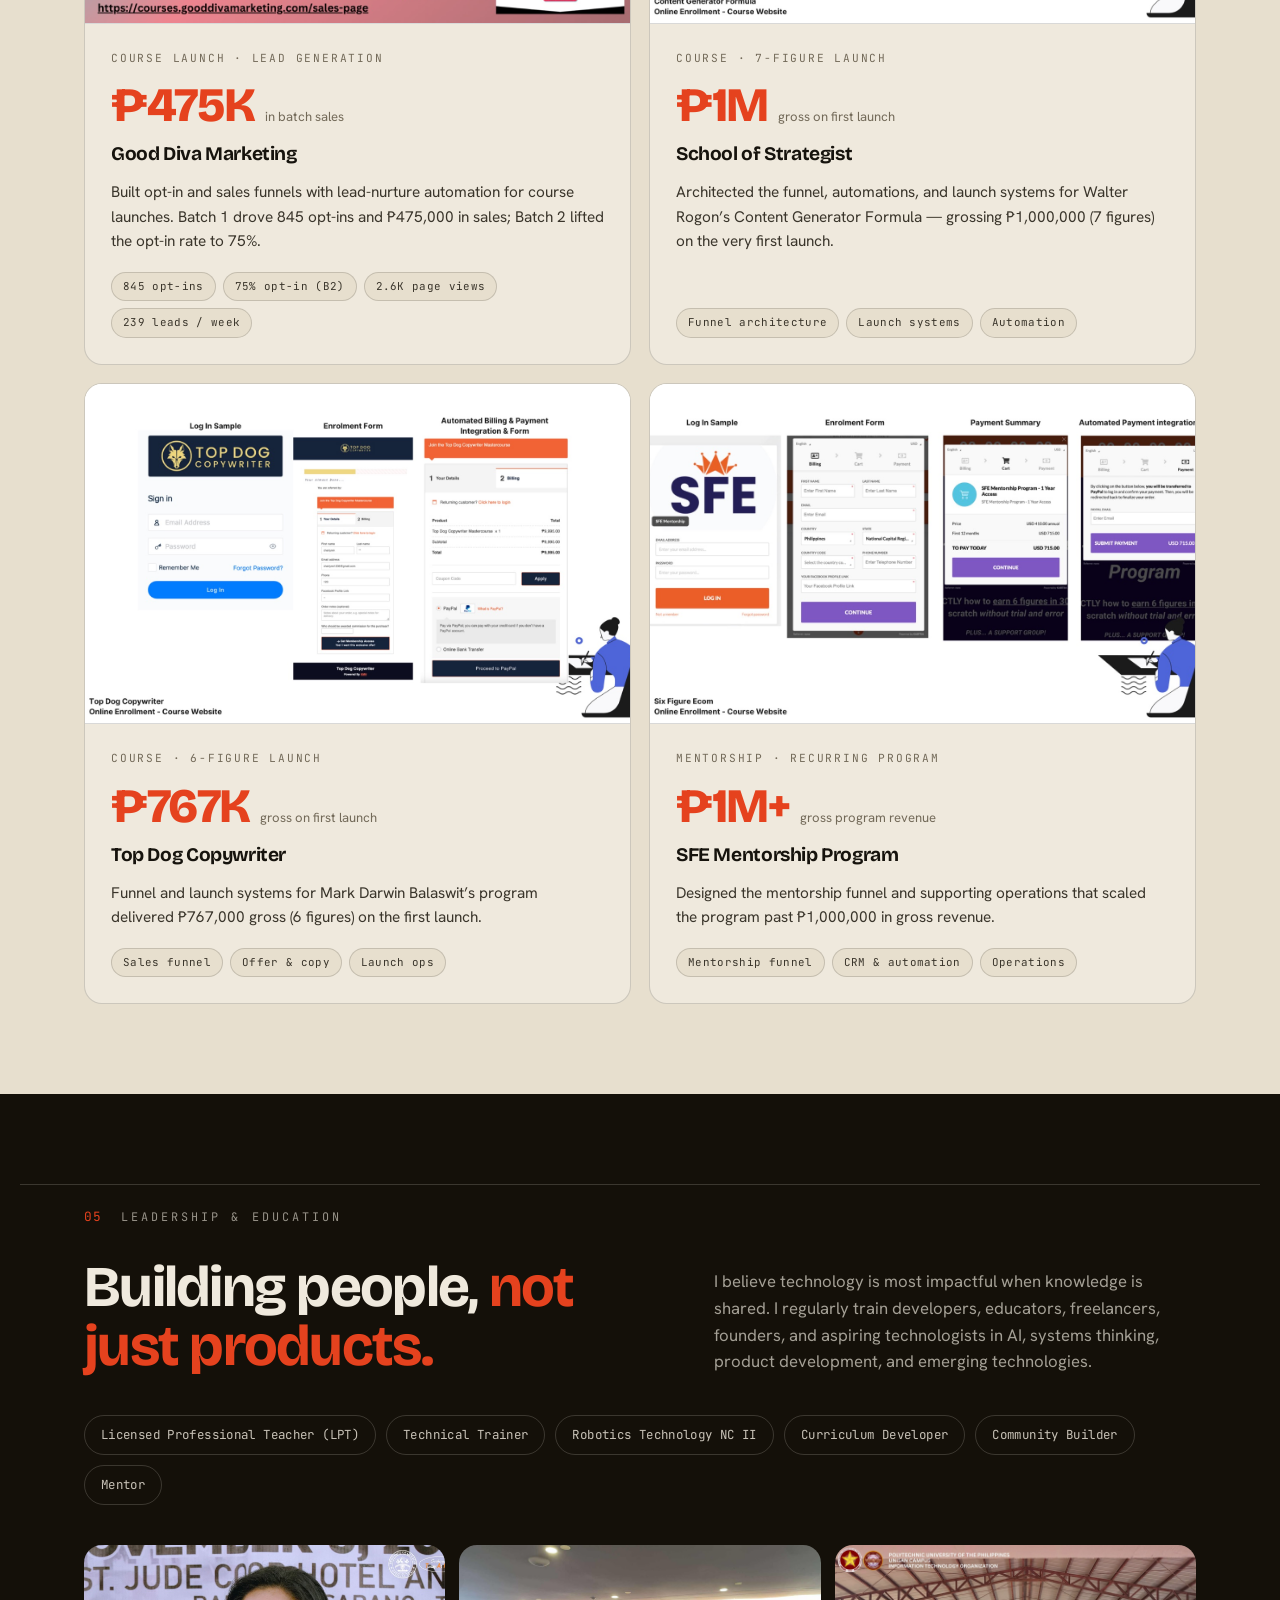
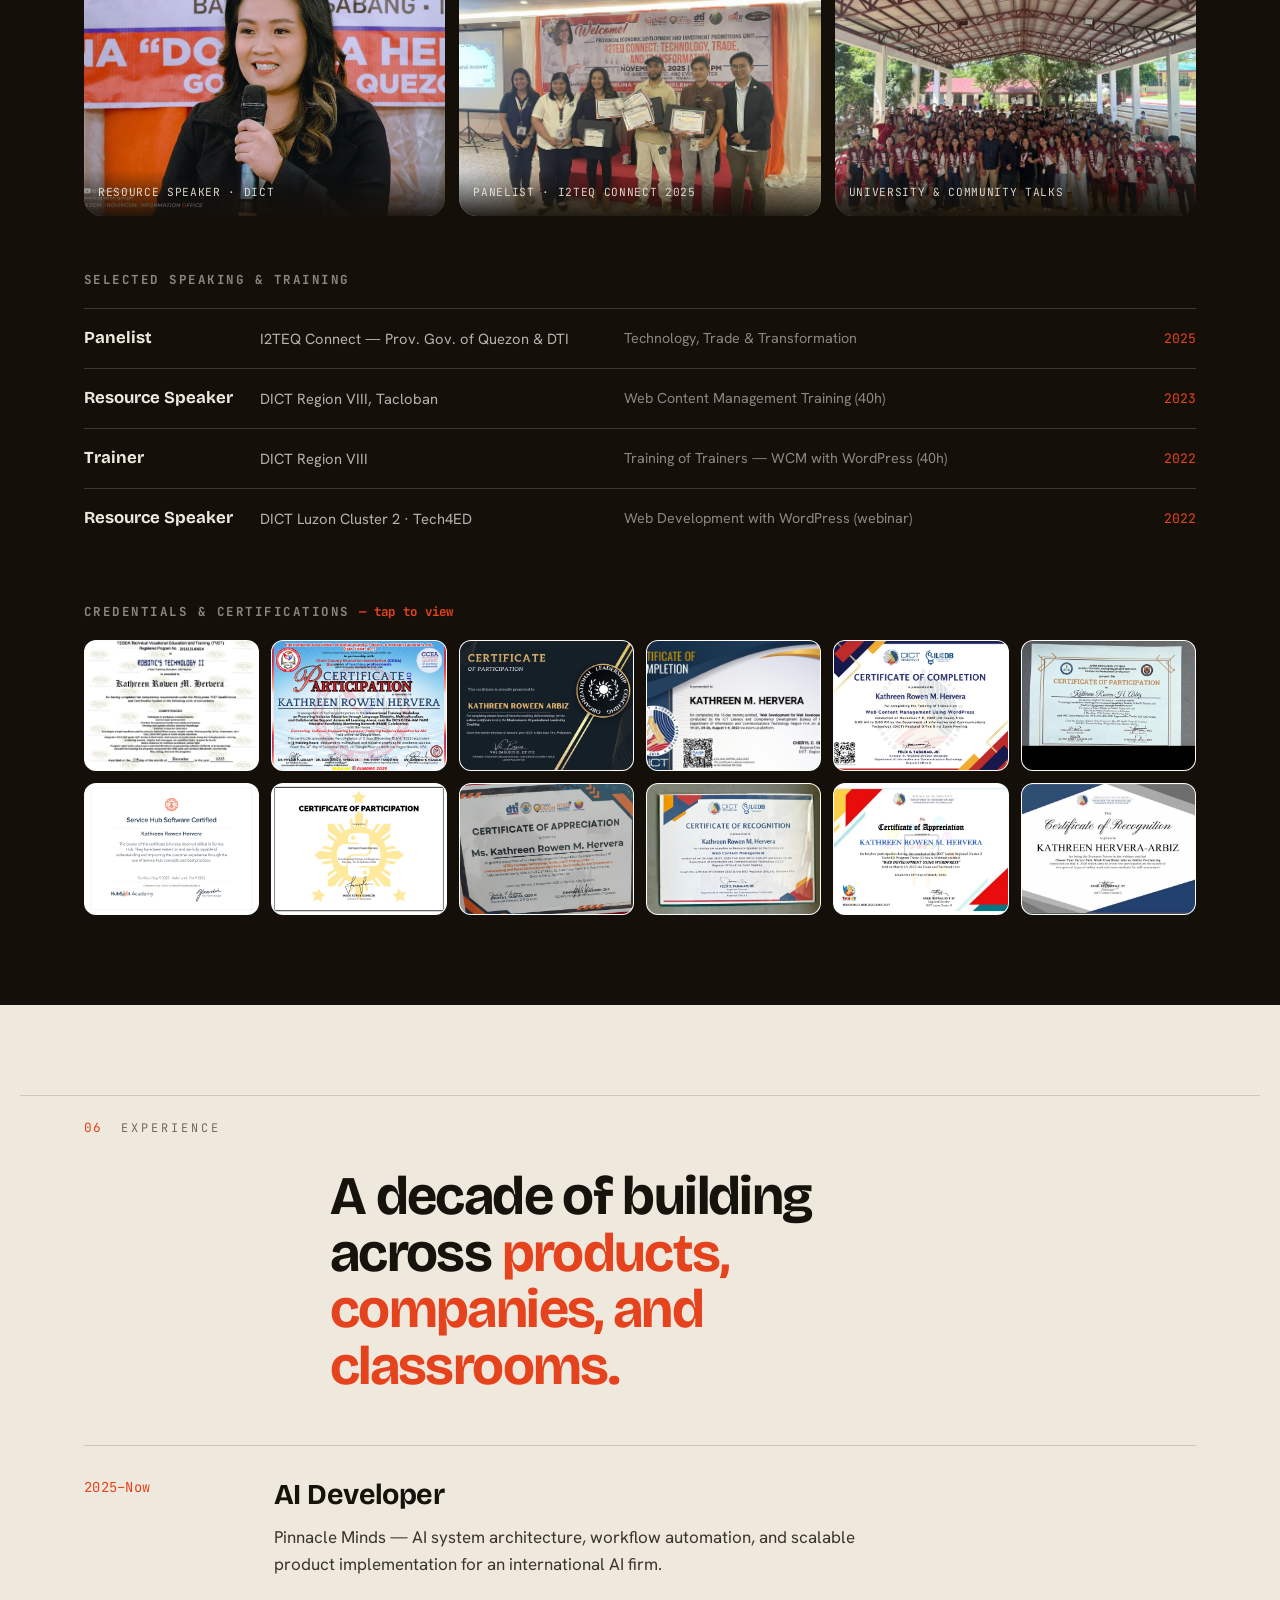
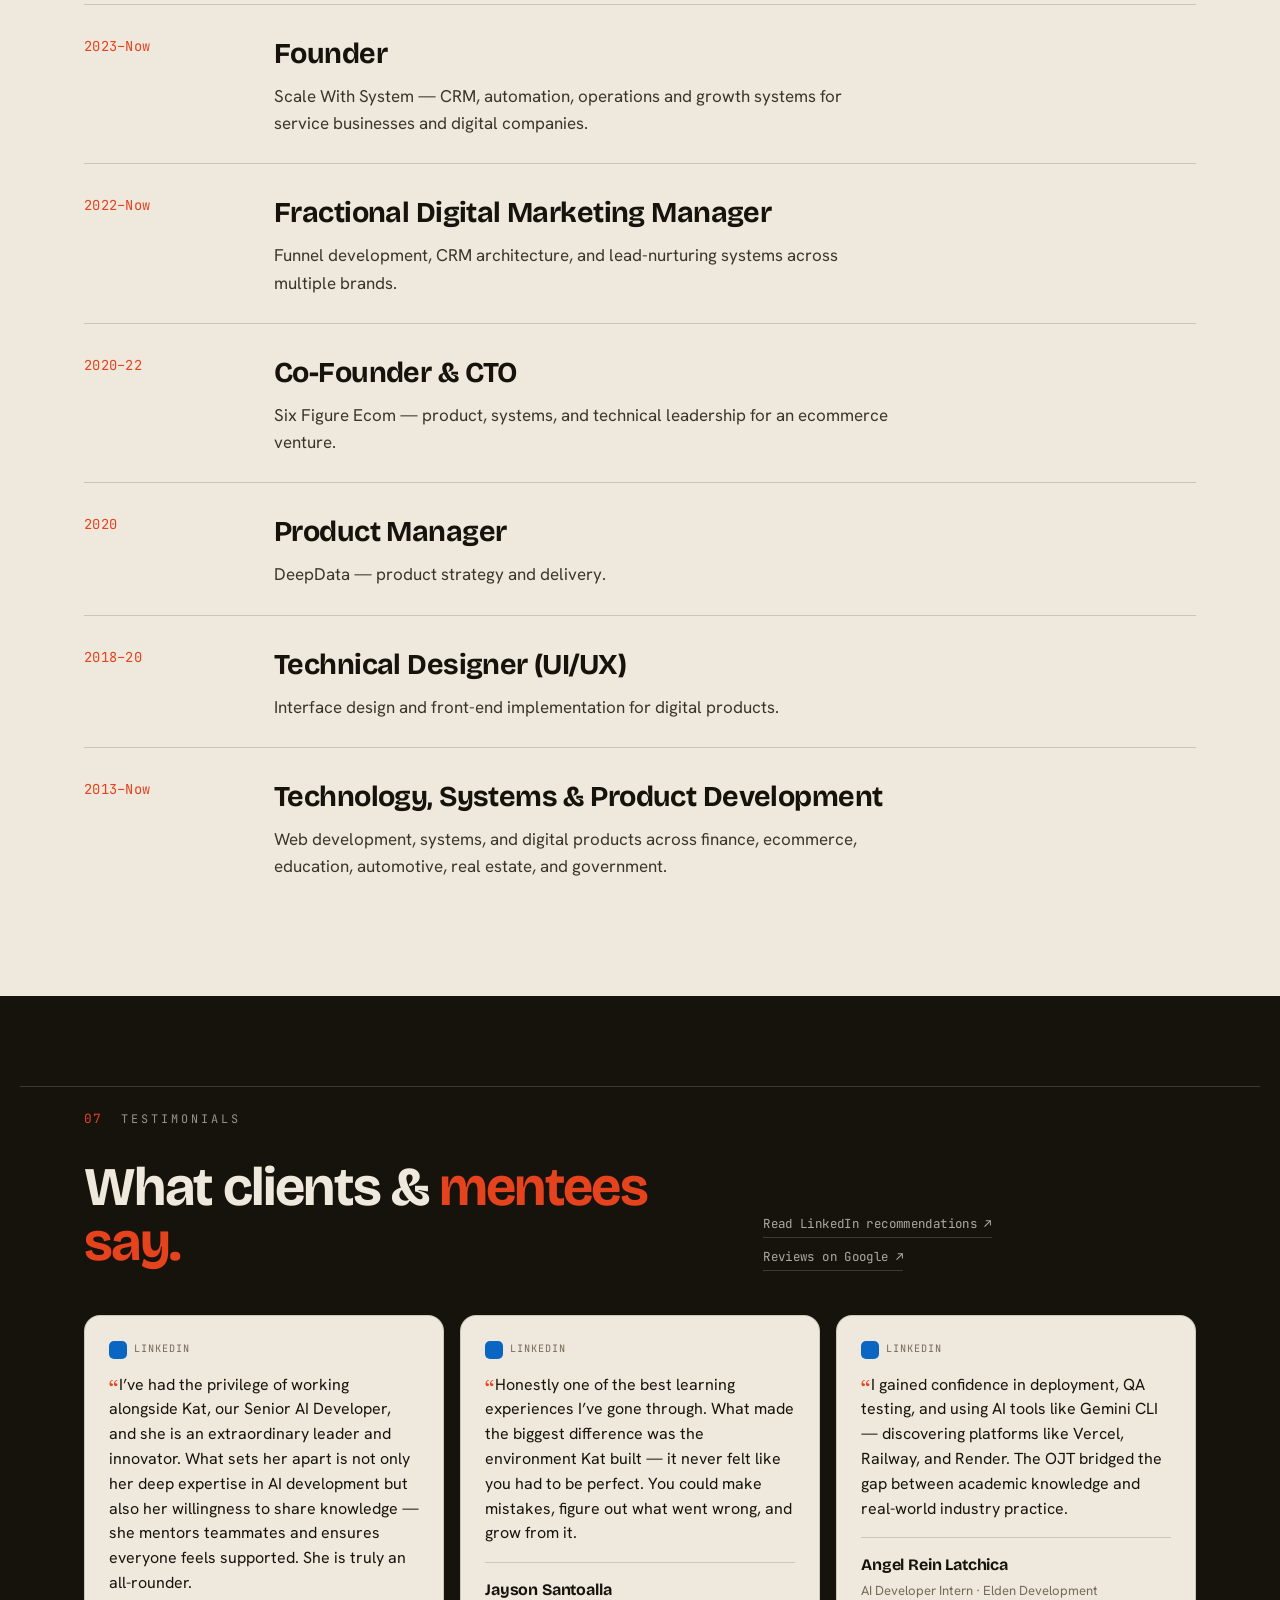
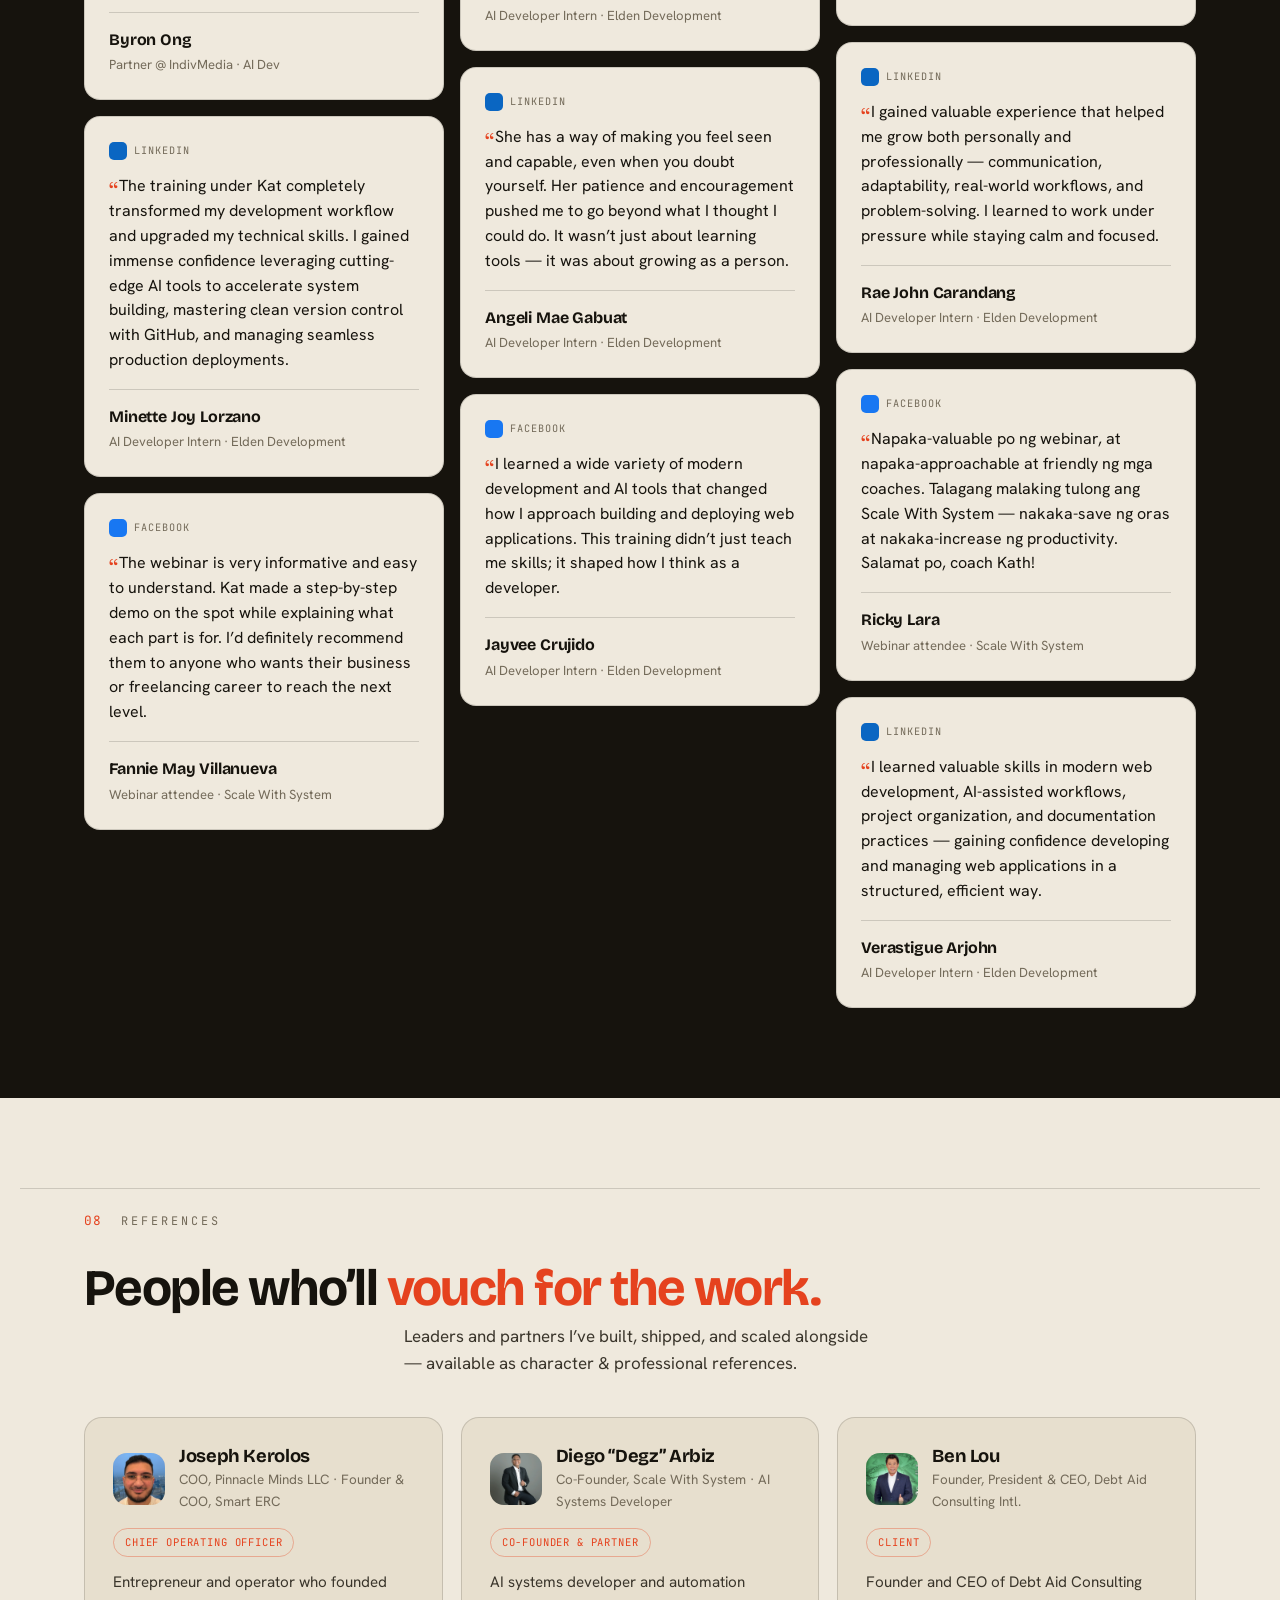
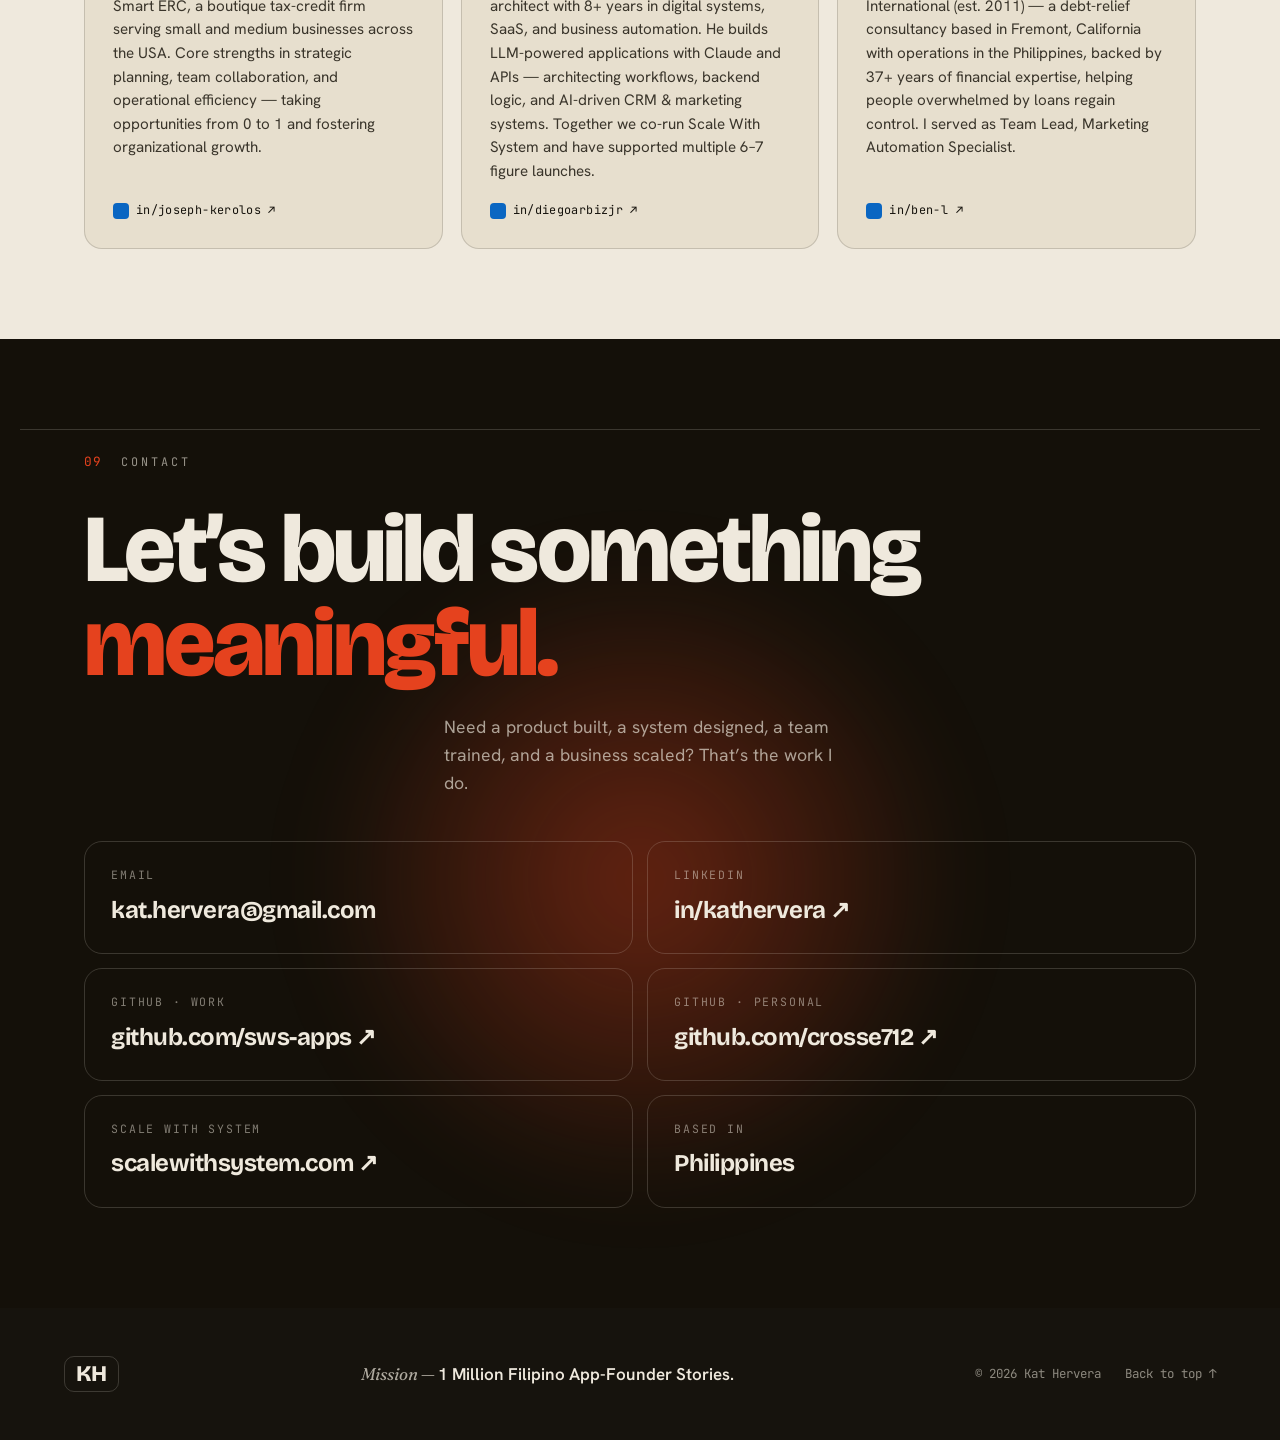
==== commit 80ad909d: "Fix case-study mockups & metrics - Correct mismatched client images: Good Diva now uses its sales pa" ====
--- a/index.html
+++ b/index.html
@@ -261,7 +261,7 @@
     </div>
 
     <div class="results">
-      <div class="result fade"><span class="result__n">6&ndash;10%</span><span class="result__l">E-commerce conversion rate (vs. the typical 1&ndash;4%)</span></div>
+      <div class="result fade"><span class="result__n">6%</span><span class="result__l">E-commerce conversion rate (vs. the typical 1&ndash;4%)</span></div>
       <div class="result fade"><span class="result__n">₱1M+</span><span class="result__l">Gross on first launches (course &amp; mentorship funnels)</span></div>
       <div class="result fade"><span class="result__n">75%</span><span class="result__l">Opt-in rate on a lead-gen campaign</span></div>
       <div class="result fade"><span class="result__n">8+</span><span class="result__l">Industries: e-com, finance, education, real estate &amp; more</span></div>
@@ -303,16 +303,16 @@
       <div class="case__img"><img src="images/case-fatherandson.jpg" alt="Father and Son PH e-commerce website" loading="lazy" /></div>
       <div class="case__body">
         <span class="case__cat">E-commerce · Conversion Optimization</span>
-        <div class="case__metric"><span class="case__n">6&ndash;10%</span><span class="case__nlabel">conversion rate, up from the typical 1&ndash;4%</span></div>
+        <div class="case__metric"><span class="case__n">6%</span><span class="case__nlabel">conversion rate, up from the typical 1&ndash;4%</span></div>
         <h3 class="case__name">Father and Son PH</h3>
-        <p class="case__text">Most online stores convert at just 1&ndash;4%. By rebuilding product funnels, sharpening offers, and split-testing video sales pages across the catalog, conversion climbed to a consistent 6&ndash;10% &mdash; and higher on hero products. The brand is now trusted by 40,000+ customers.</p>
+        <p class="case__text">Most online stores convert at just 1&ndash;4%. By rebuilding product funnels, sharpening offers, and split-testing video sales pages across the catalog, conversion climbed to a consistent 6% &mdash; and higher on hero products. The brand is now trusted by 40,000+ customers.</p>
         <div class="case__stats"><span>Volcanic Mud Body Wash · 9.9%</span><span>Lumbar Pad · 8.8%</span><span>Red Sutra Ring · 7.1%</span><span>Shinjiru Lava · 6.5&ndash;9%</span></div>
         <a class="case__link" href="https://fatherandson.ph" target="_blank" rel="noopener">Visit fatherandson.ph ↗</a>
       </div>
     </article>
 
     <article class="case fade">
-      <div class="case__img"><img src="images/funnel-coaching-landing.jpg" alt="Good Diva Marketing course funnel" loading="lazy" /></div>
+      <div class="case__img"><img src="images/funnel-sales-landing.jpg" alt="Good Diva Marketing course sales page" loading="lazy" /></div>
       <div class="case__body">
         <span class="case__cat">Course Launch · Lead Generation</span>
         <div class="case__metric"><span class="case__n">₱475K</span><span class="case__nlabel">in batch sales</span></div>
@@ -323,7 +323,7 @@
     </article>
 
     <article class="case fade">
-      <div class="case__img"><img src="images/funnel-course-creator.jpg" alt="School of Strategist launch funnel" loading="lazy" /></div>
+      <div class="case__img"><img src="images/case-strategist.jpg" alt="School of Strategist course platform" loading="lazy" /></div>
       <div class="case__body">
         <span class="case__cat">Course · 7-Figure Launch</span>
         <div class="case__metric"><span class="case__n">₱1M</span><span class="case__nlabel">gross on first launch</span></div>
@@ -334,7 +334,7 @@
     </article>
 
     <article class="case fade">
-      <div class="case__img"><img src="images/funnel-sales-landing.jpg" alt="Top Dog Copywriter sales funnel" loading="lazy" /></div>
+      <div class="case__img"><img src="images/case-topdog.jpg" alt="Top Dog Copywriter course enrollment" loading="lazy" /></div>
       <div class="case__body">
         <span class="case__cat">Course · 6-Figure Launch</span>
         <div class="case__metric"><span class="case__n">₱767K</span><span class="case__nlabel">gross on first launch</span></div>
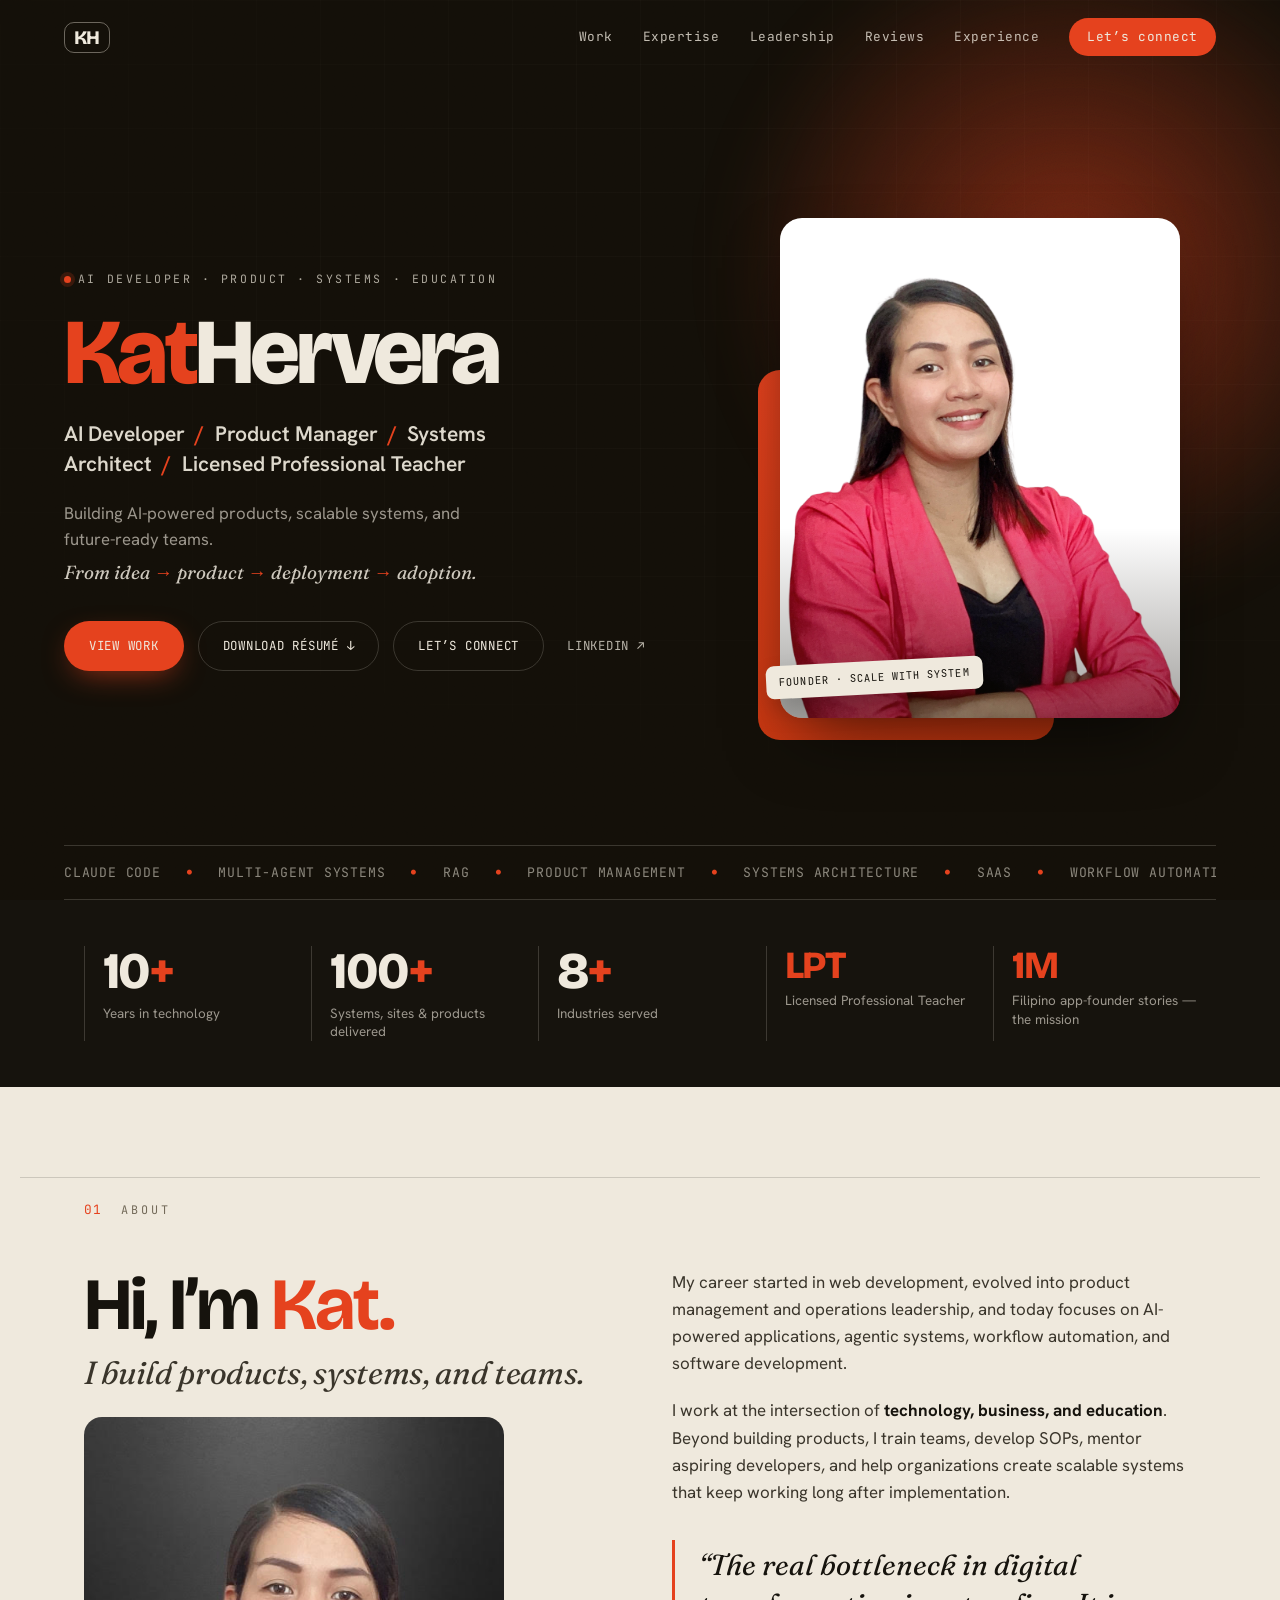
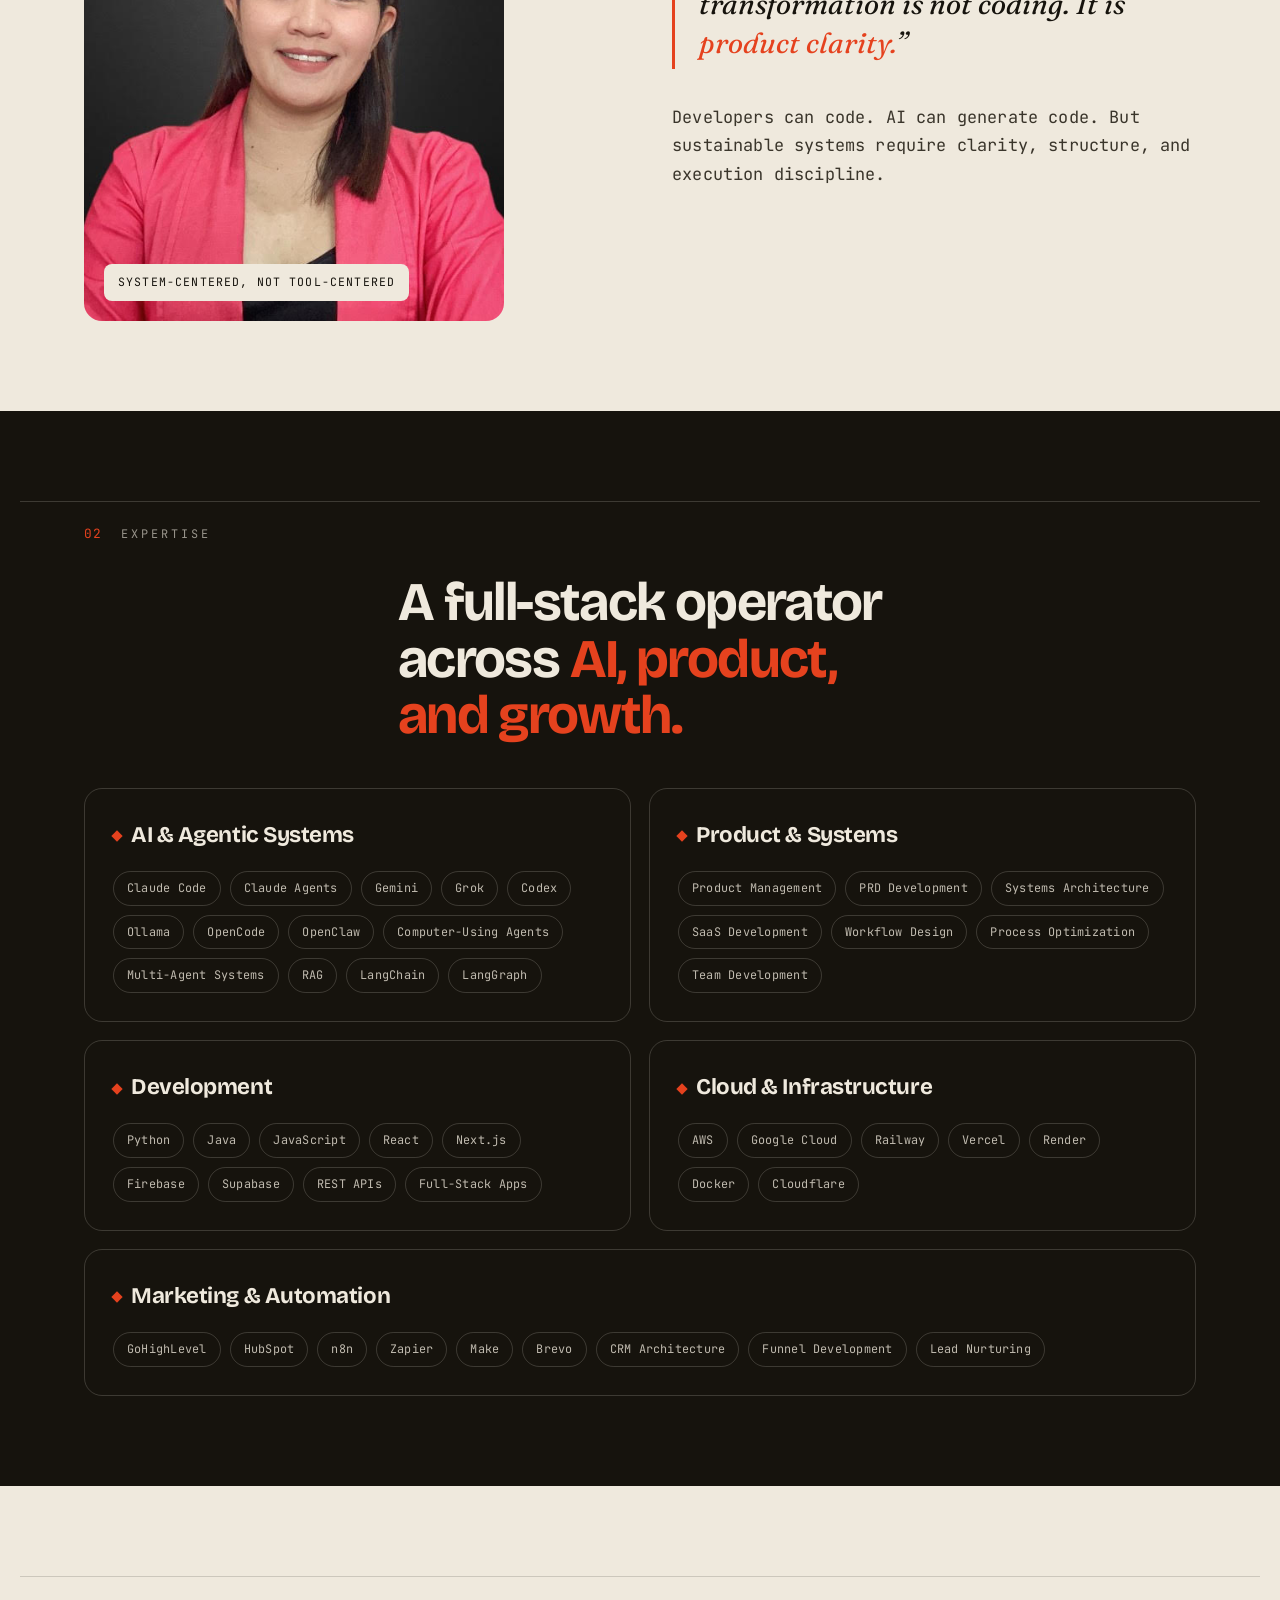
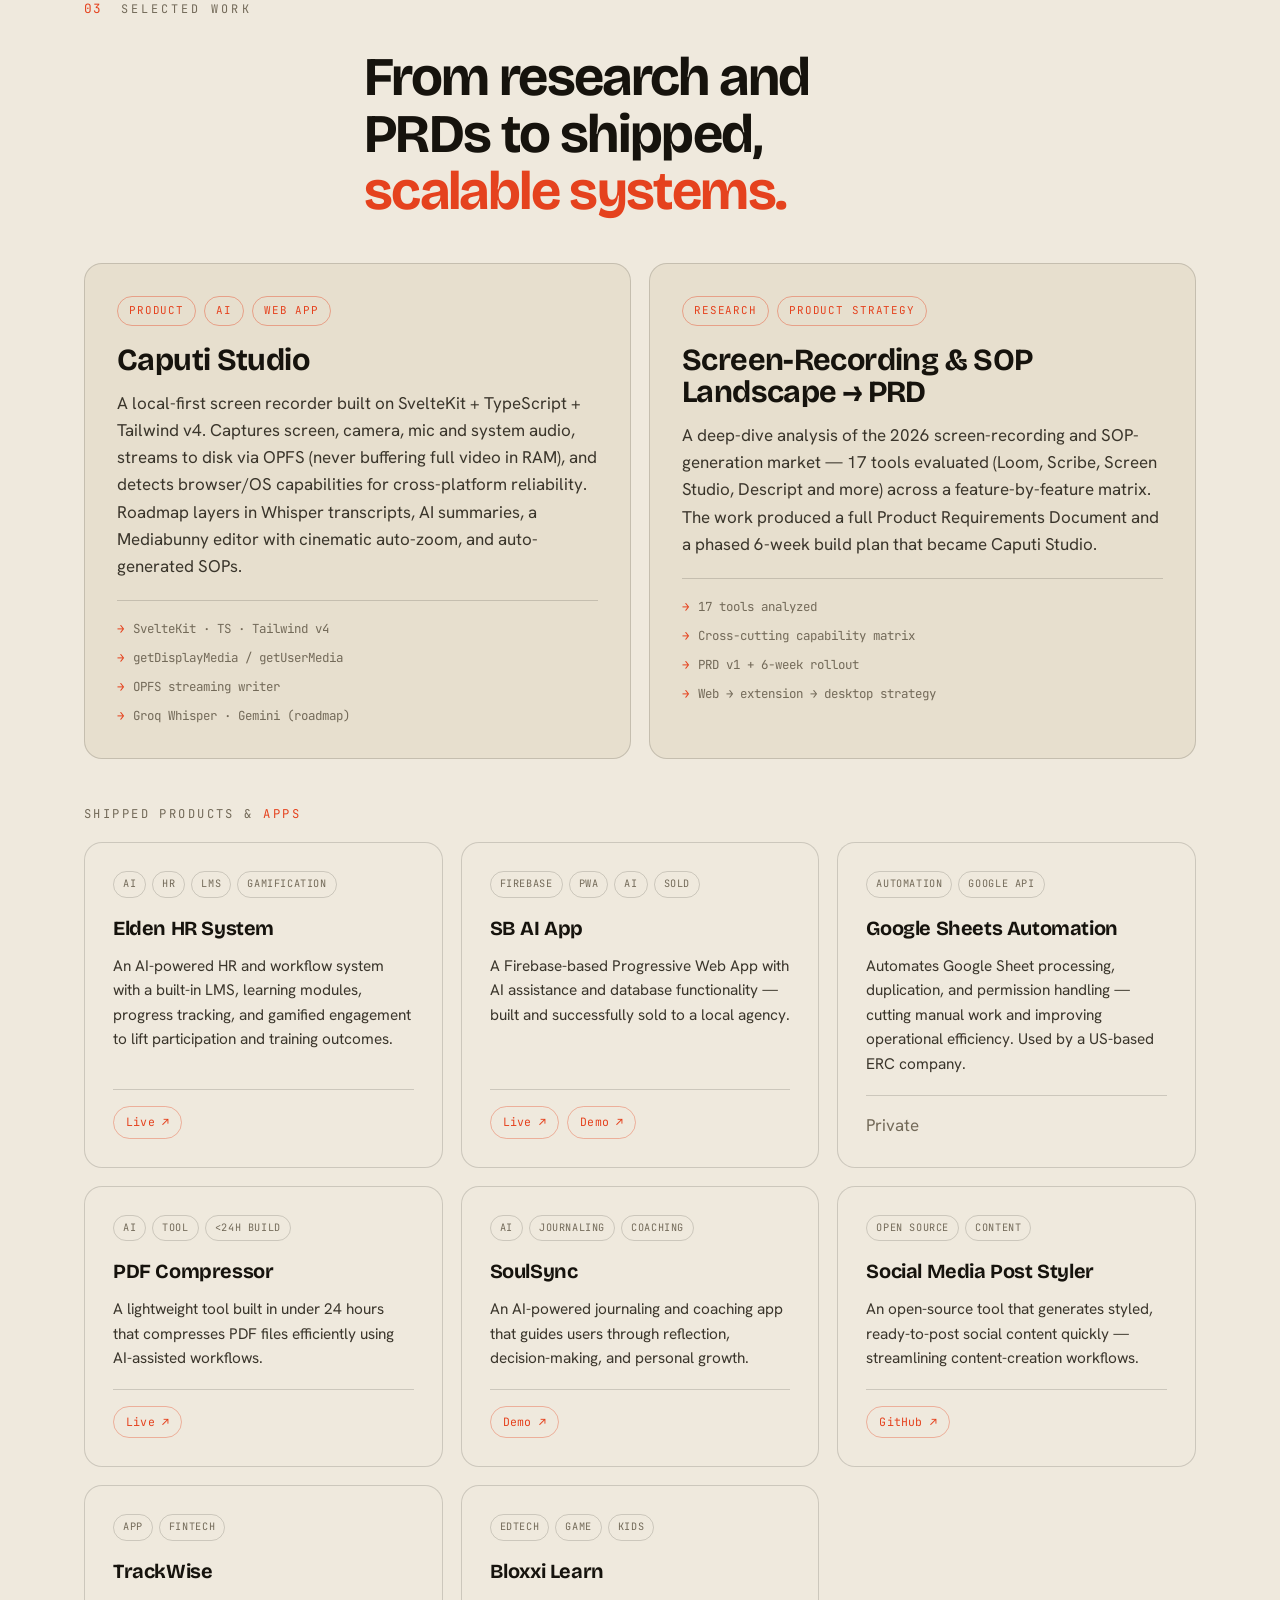
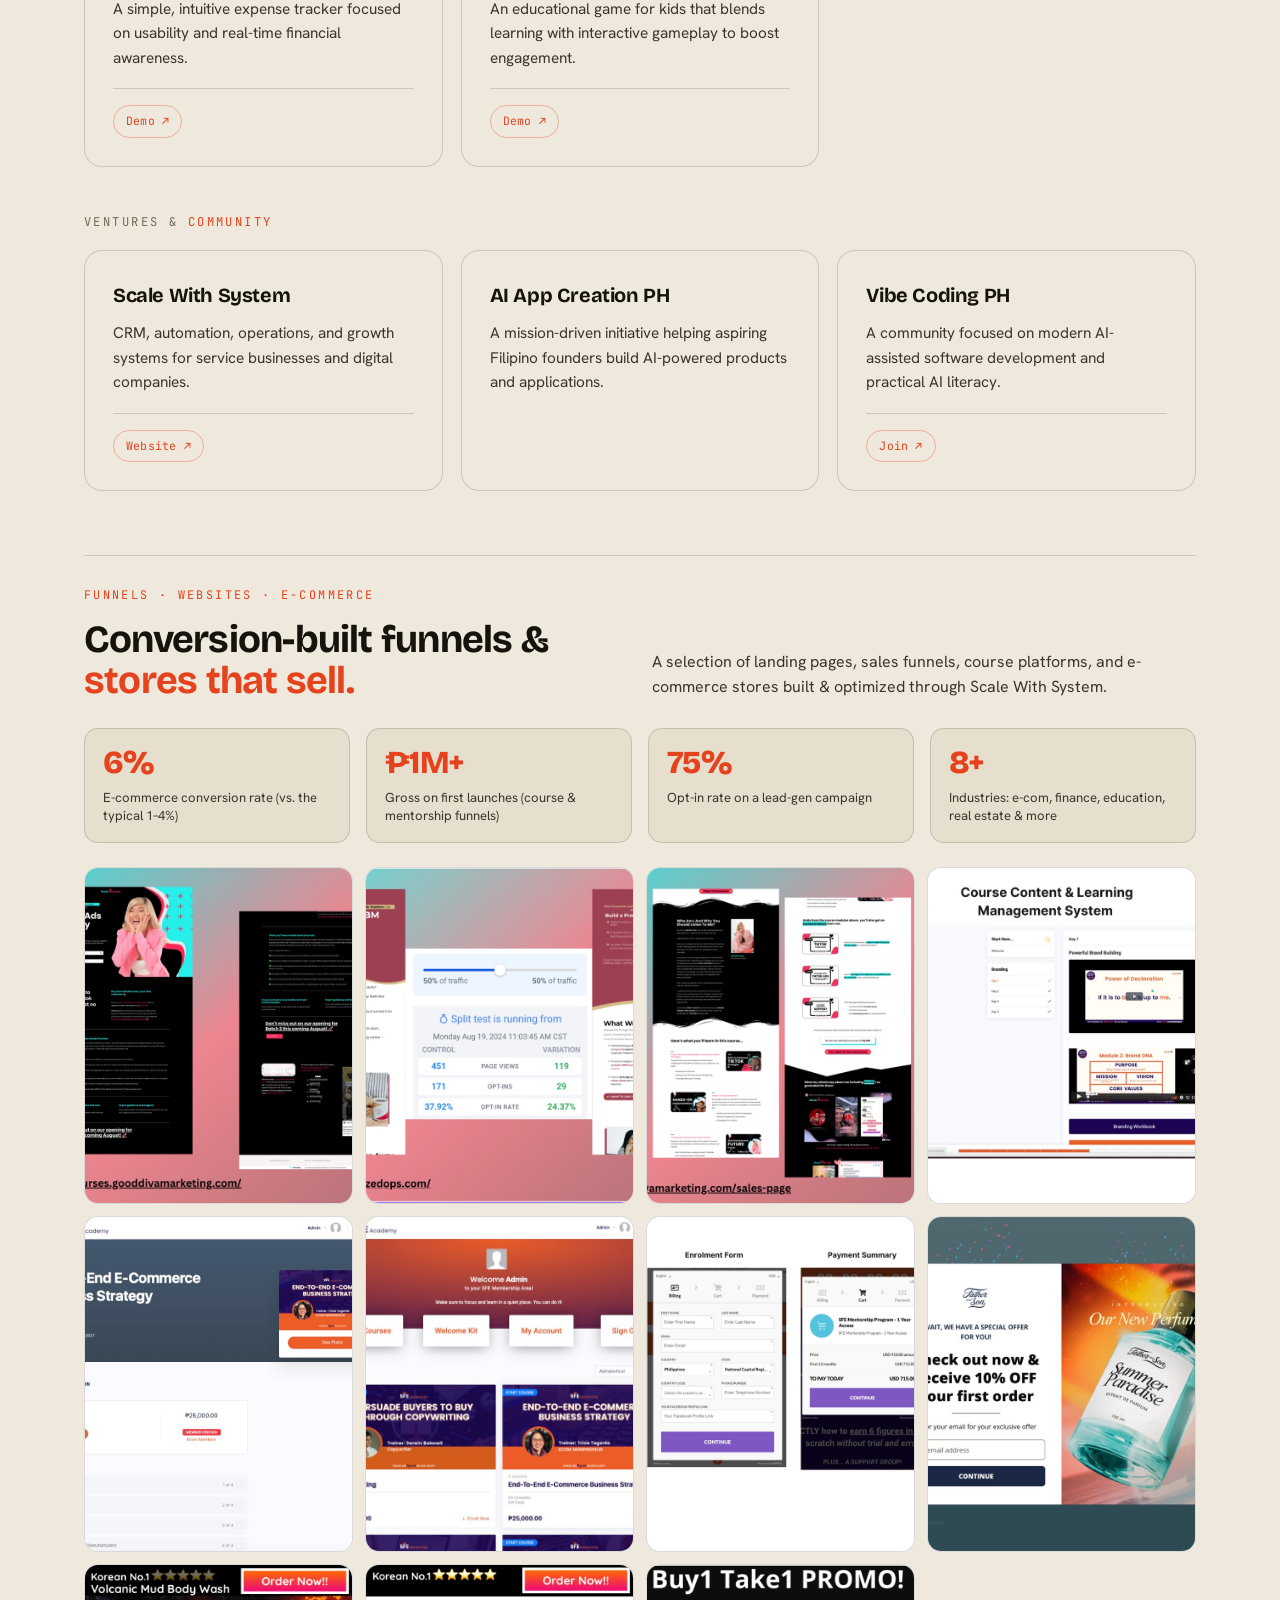
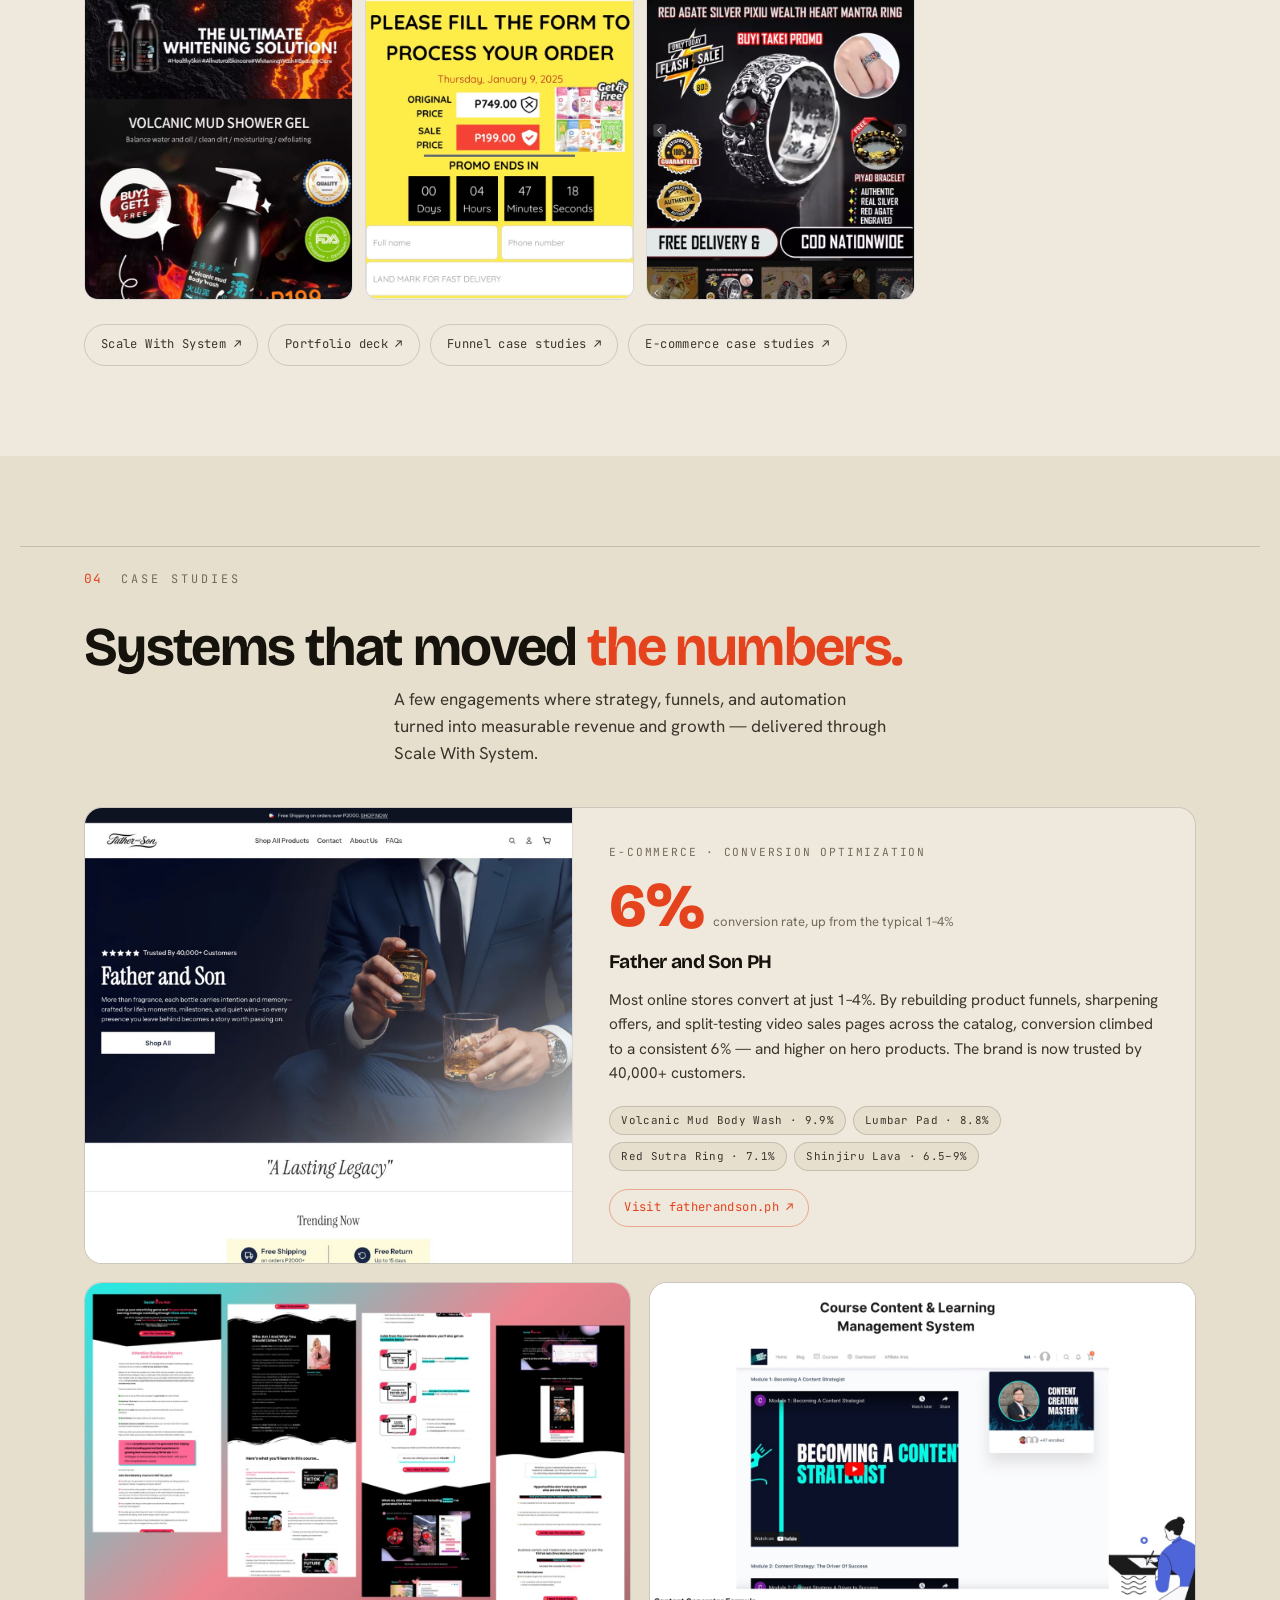
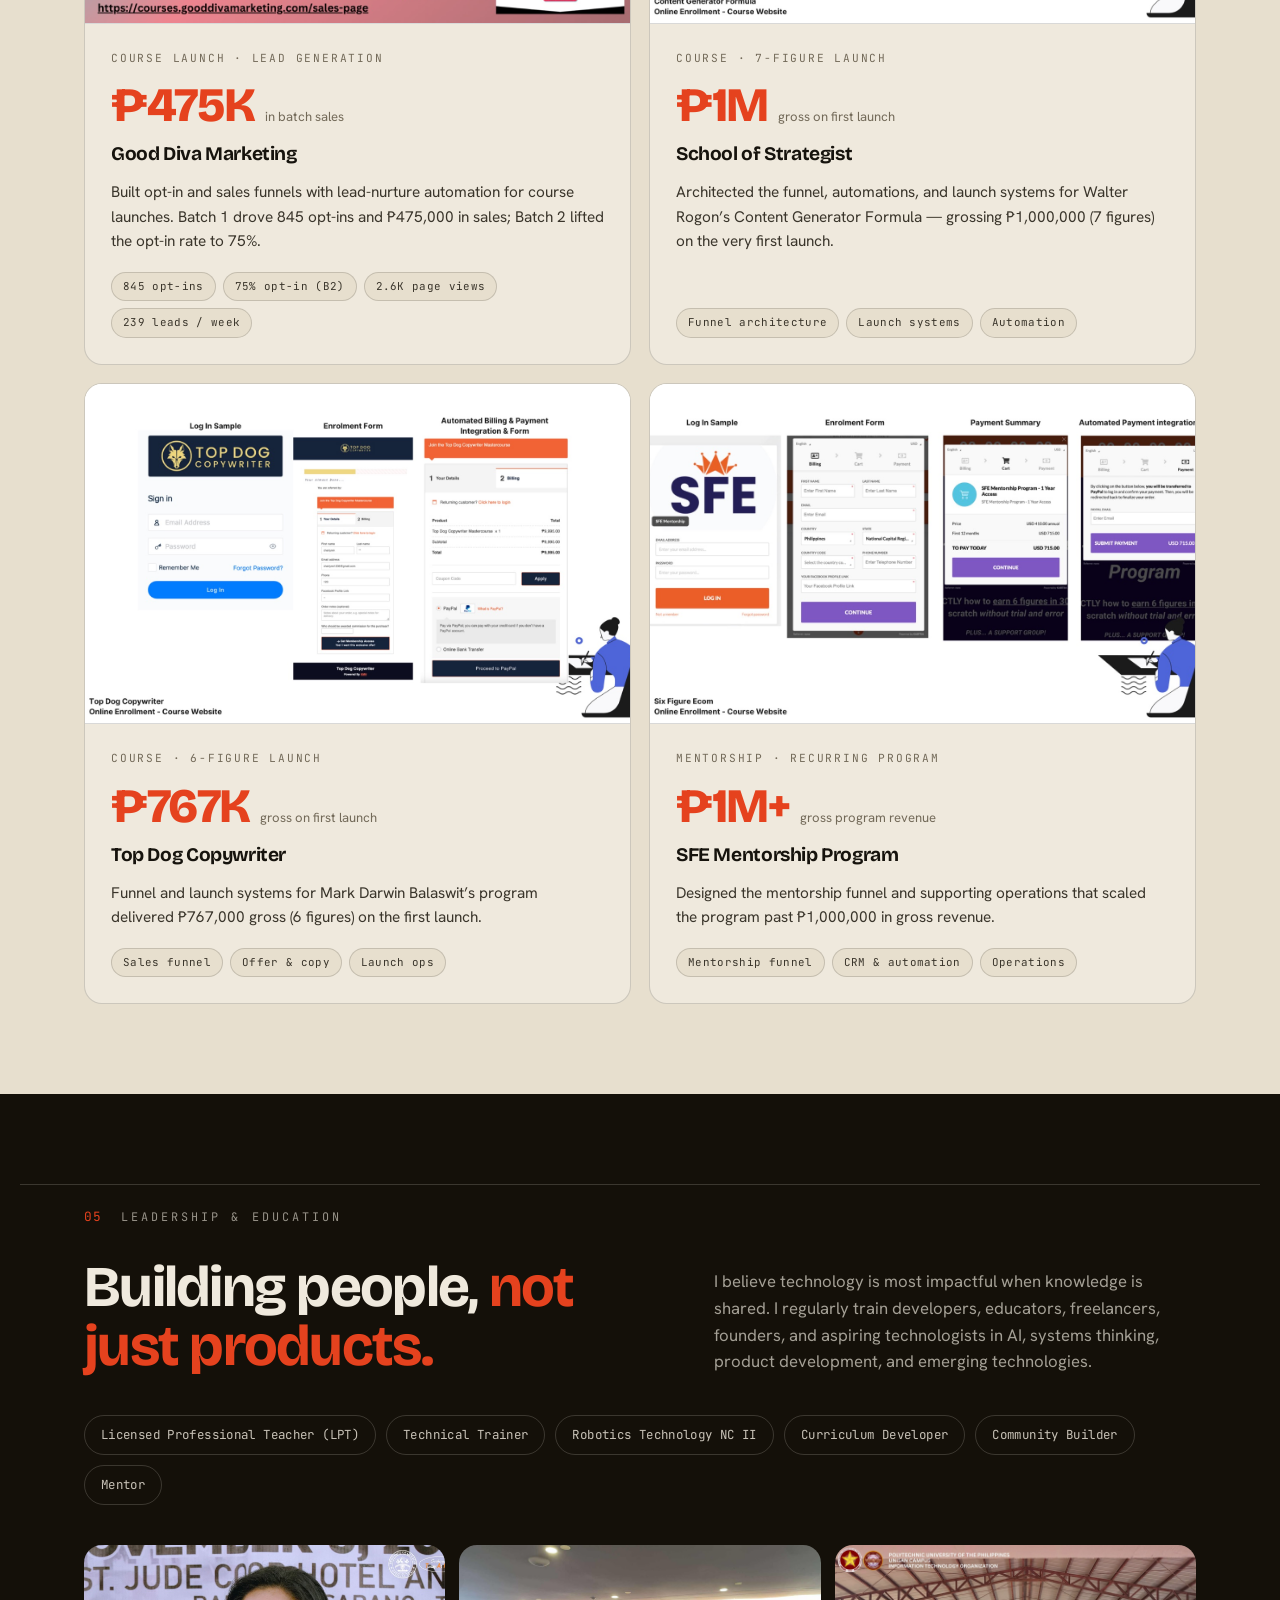
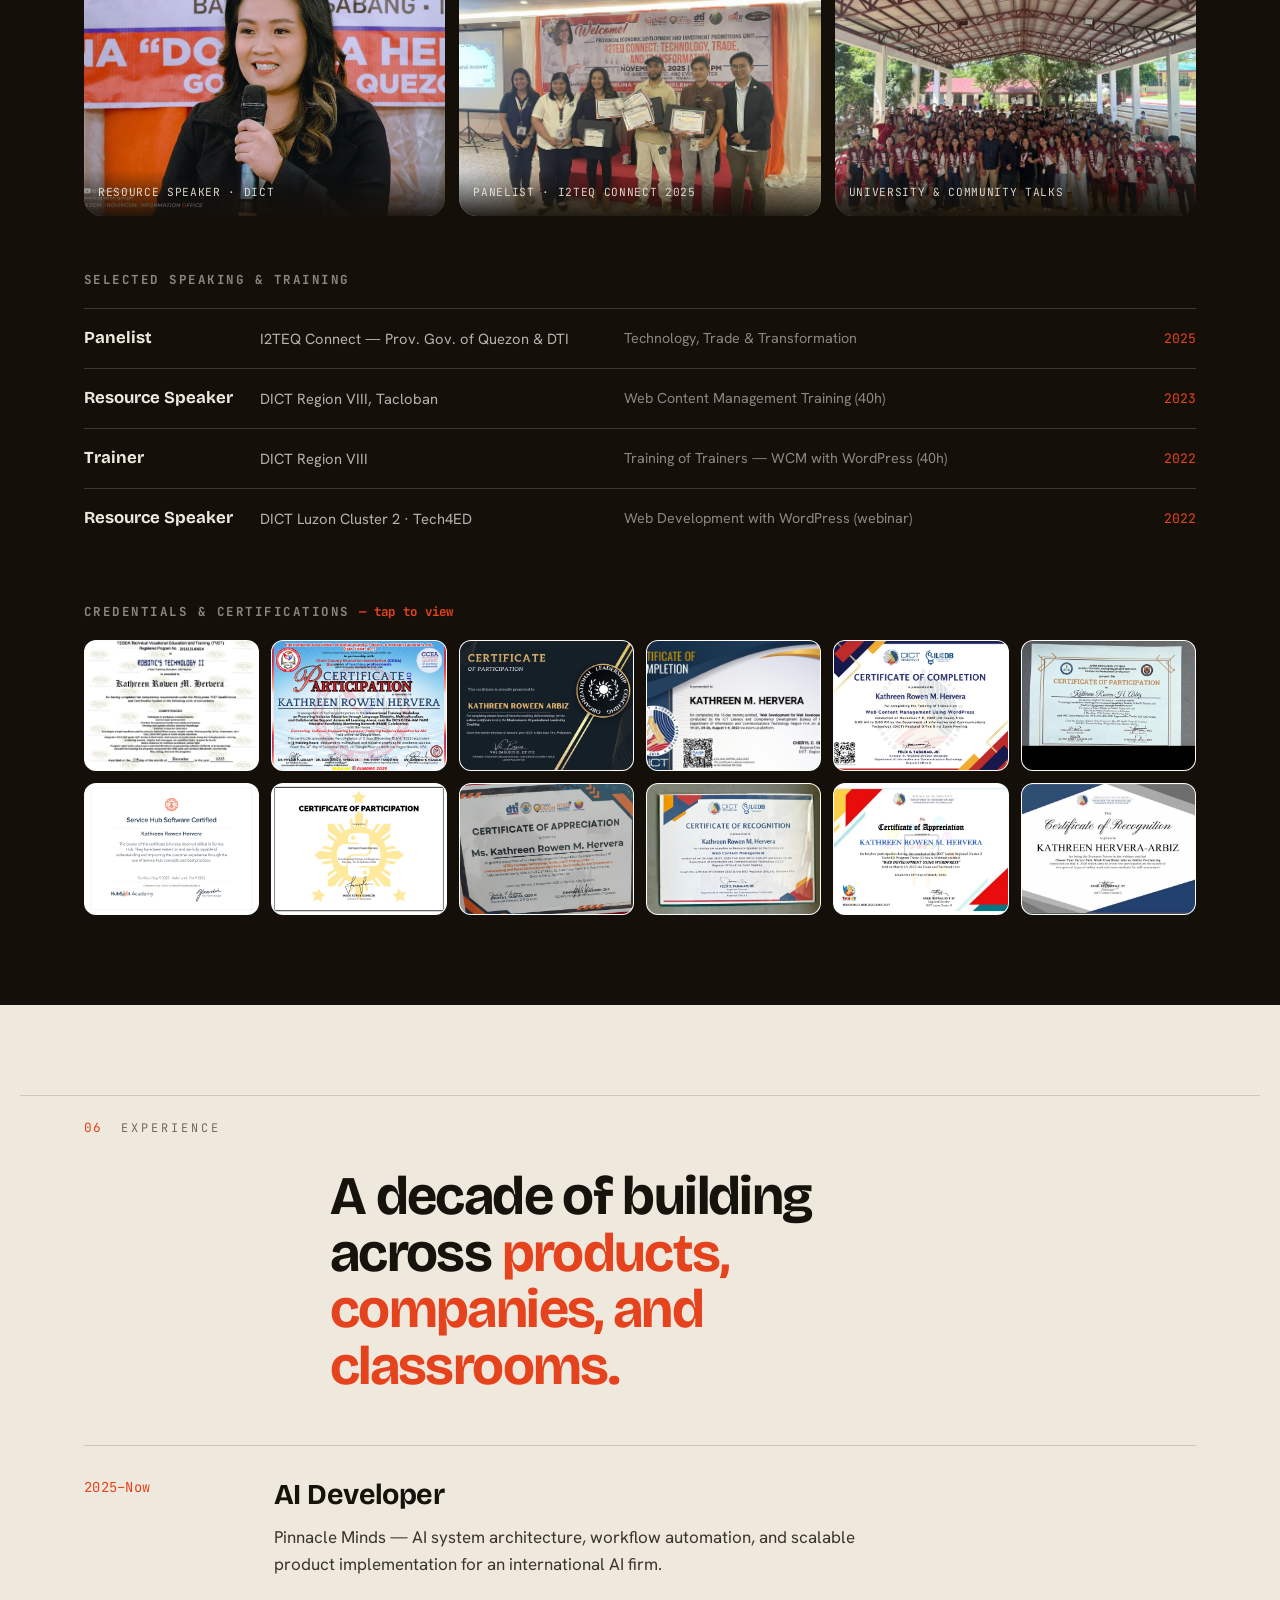
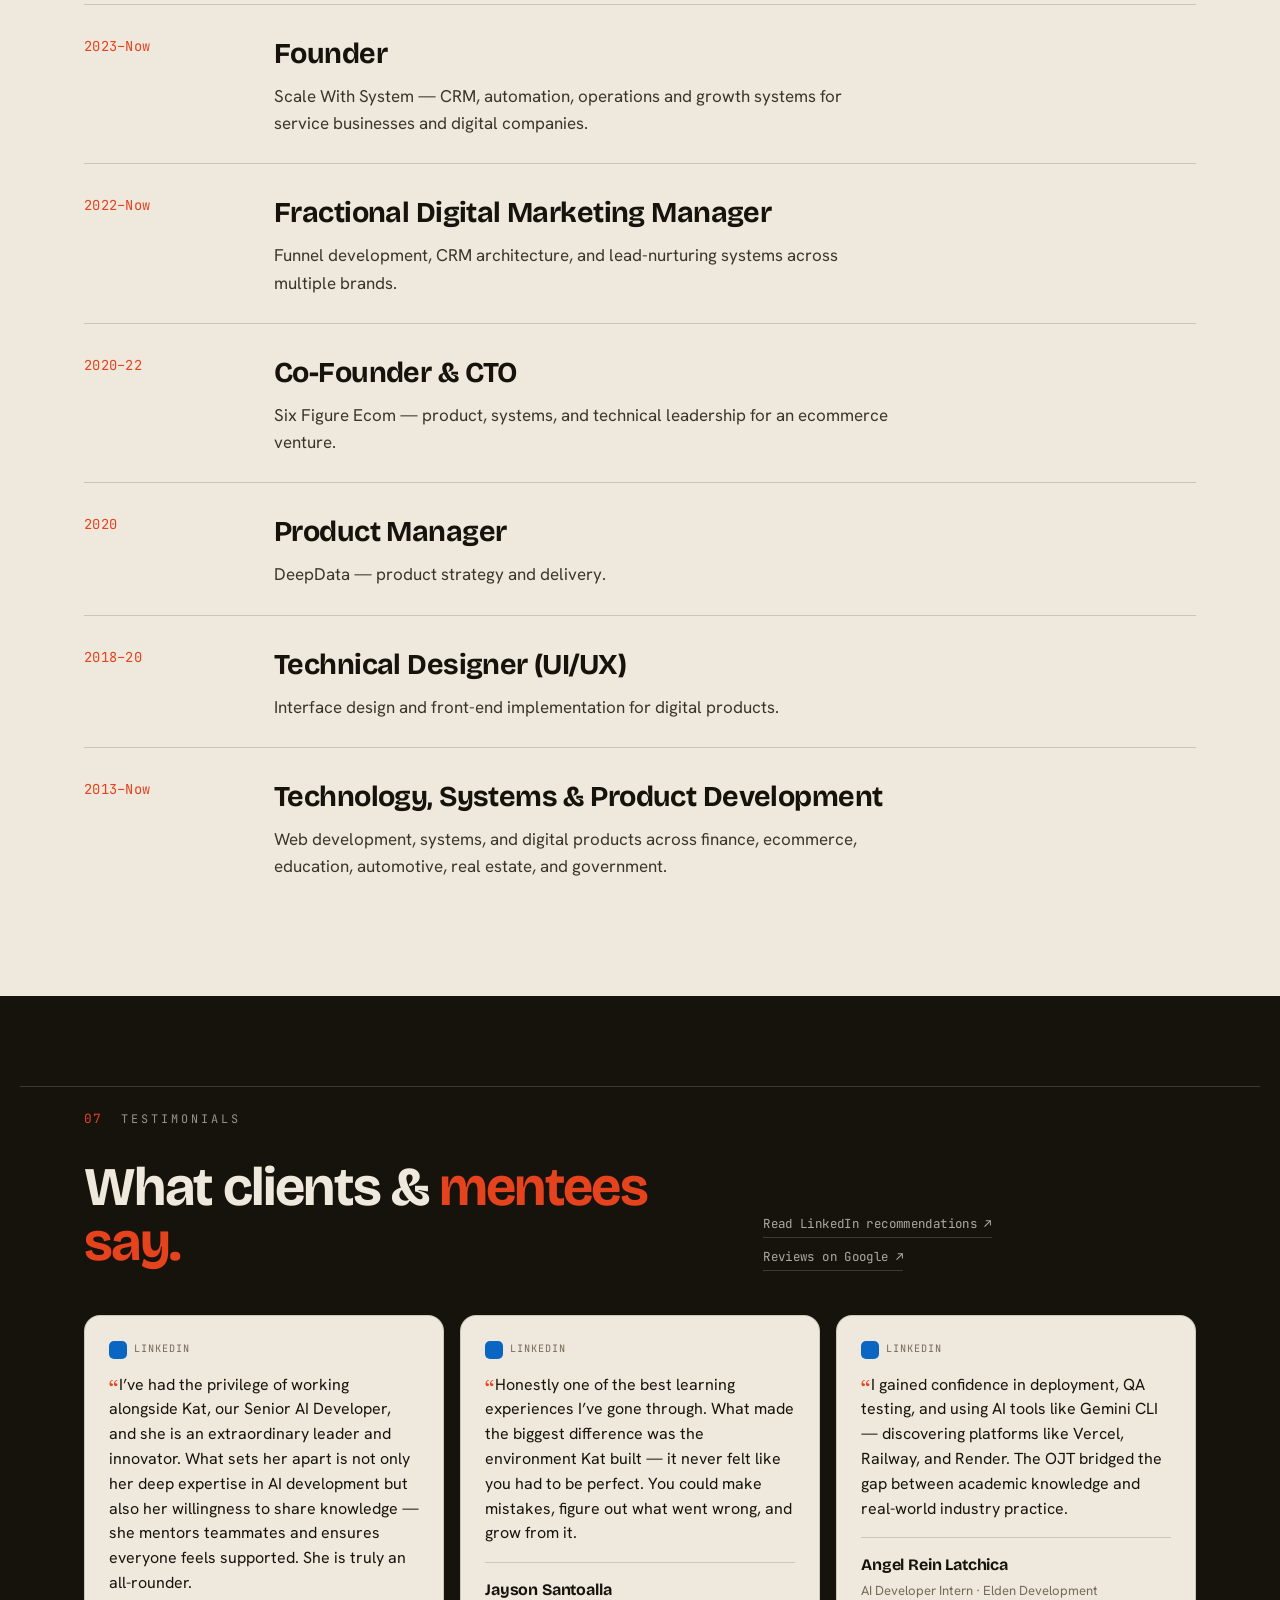
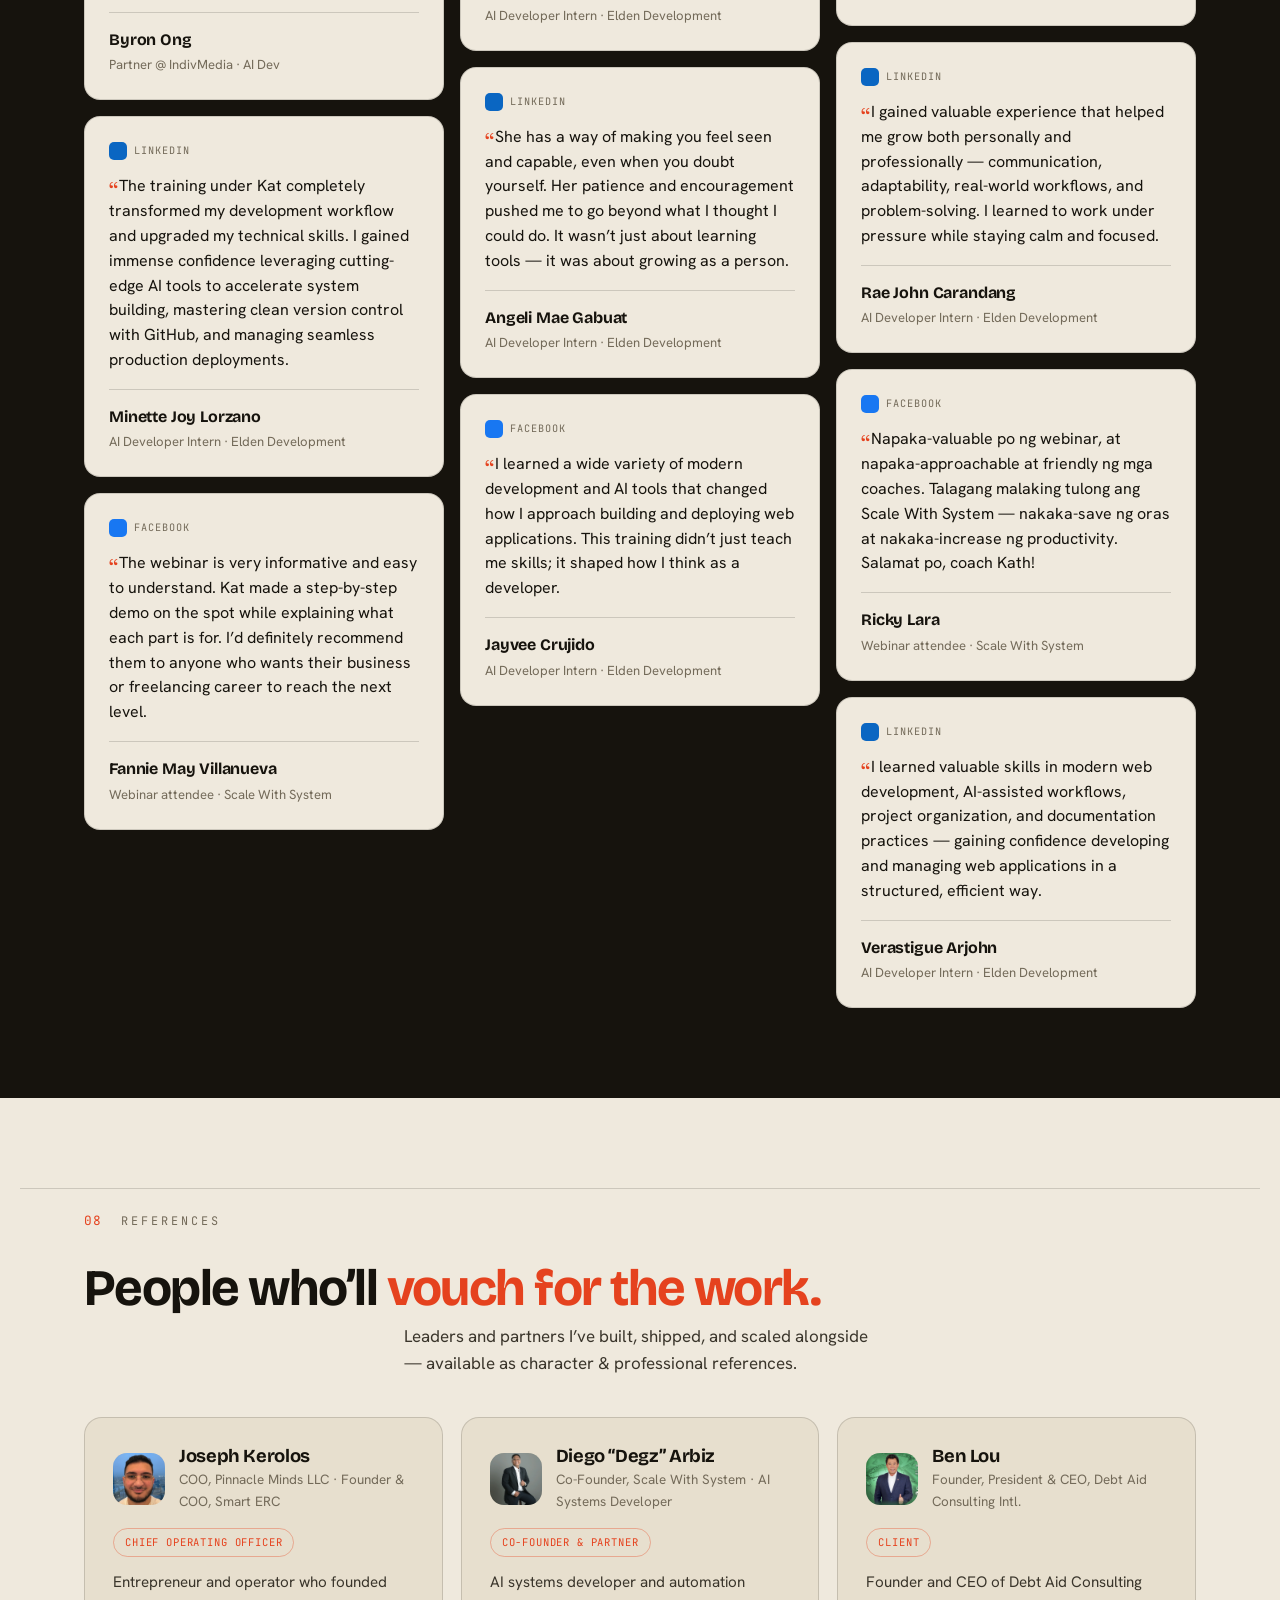
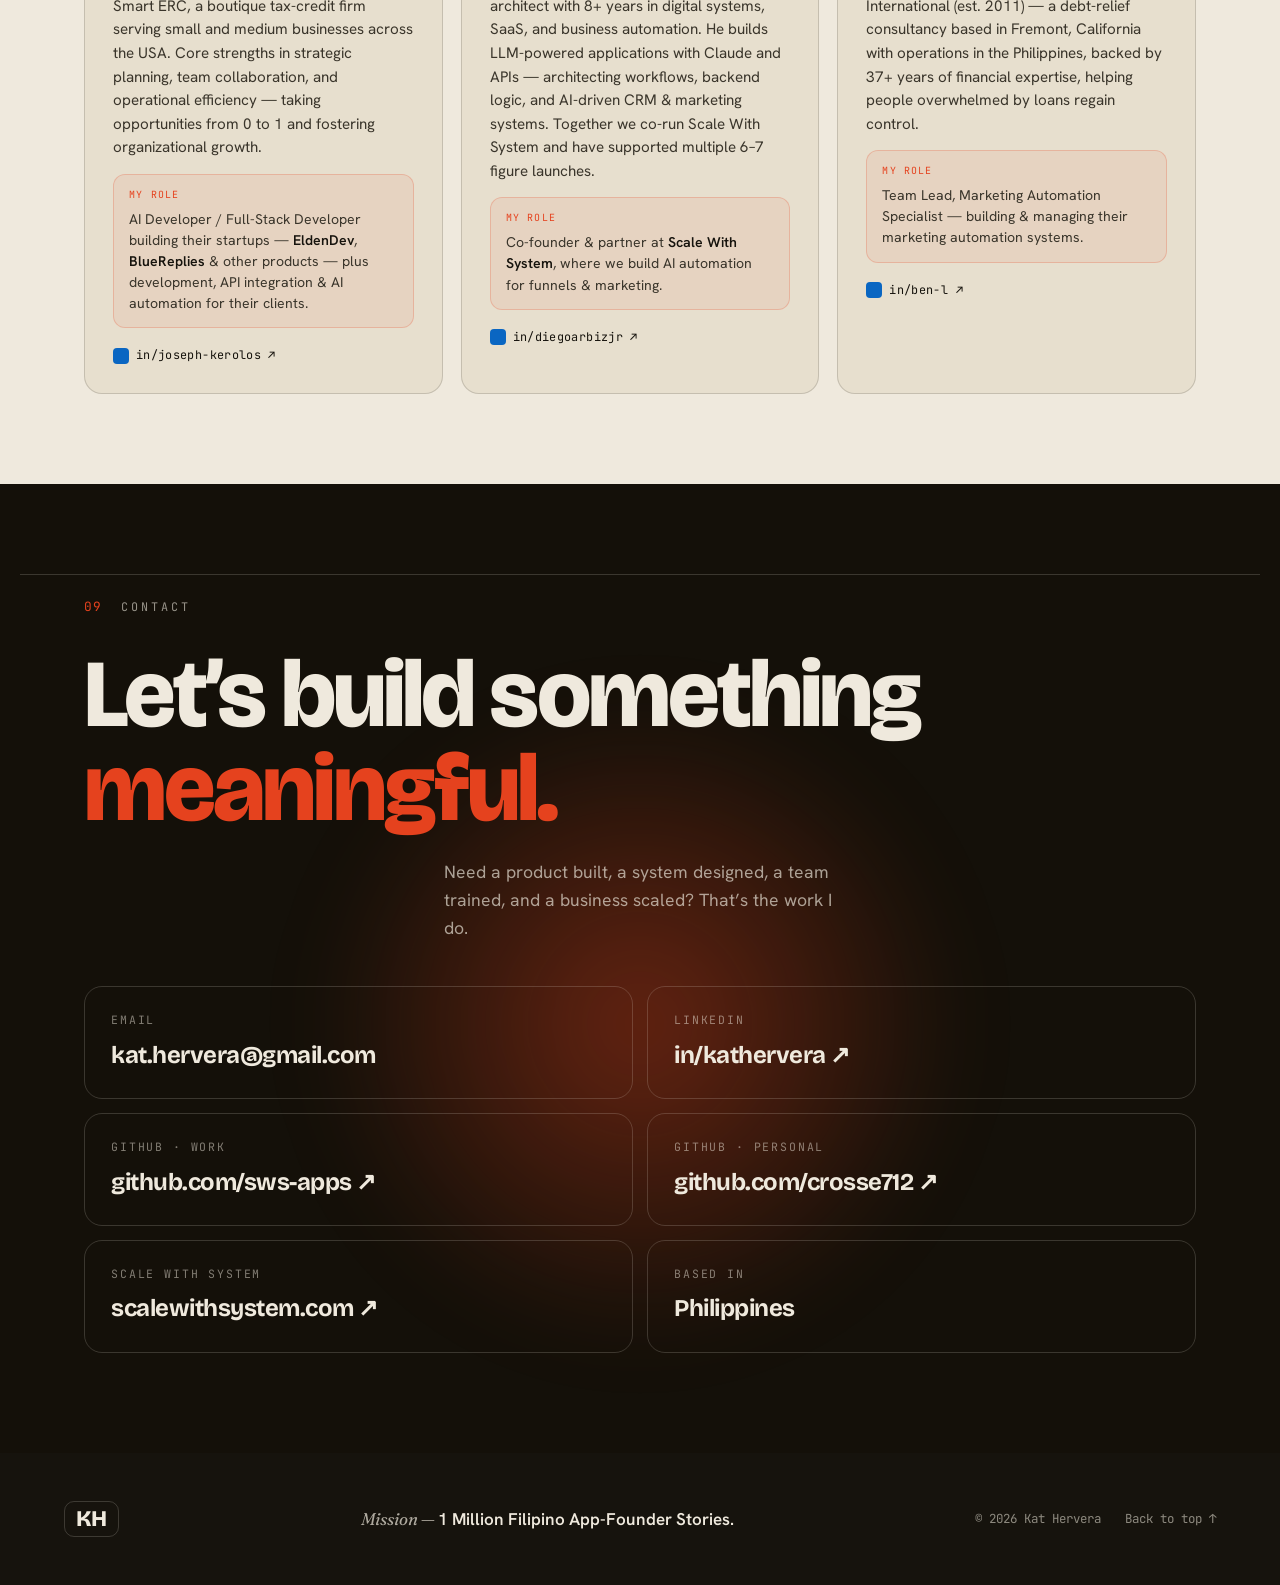
==== commit b300babf: "Add "My role" notes to reference cards Describe how Kat works with each reference: Joseph Kerolos (A" ====
--- a/index.html
+++ b/index.html
@@ -513,6 +513,7 @@
       </div>
       <span class="refcard__rel">Chief Operating Officer</span>
       <p class="refcard__bio">Entrepreneur and operator who founded Smart ERC, a boutique tax-credit firm serving small and medium businesses across the USA. Core strengths in strategic planning, team collaboration, and operational efficiency &mdash; taking opportunities from 0 to 1 and fostering organizational growth.</p>
+      <div class="refcard__serve"><span class="refcard__serve-l">My role</span>AI Developer / Full-Stack Developer building their startups &mdash; <strong>EldenDev</strong>, <strong>BlueReplies</strong> &amp; other products &mdash; plus development, API integration &amp; AI automation for their clients.</div>
       <a class="refcard__li" href="https://www.linkedin.com/in/joseph-kerolos/" target="_blank" rel="noopener">in/joseph-kerolos ↗</a>
     </article>
     <article class="refcard fade">
@@ -522,6 +523,7 @@
       </div>
       <span class="refcard__rel">Co-Founder &amp; Partner</span>
       <p class="refcard__bio">AI systems developer and automation architect with 8+ years in digital systems, SaaS, and business automation. He builds LLM-powered applications with Claude and APIs &mdash; architecting workflows, backend logic, and AI-driven CRM &amp; marketing systems. Together we co-run Scale With System and have supported multiple 6&ndash;7 figure launches.</p>
+      <div class="refcard__serve"><span class="refcard__serve-l">My role</span>Co-founder &amp; partner at <strong>Scale With System</strong>, where we build AI automation for funnels &amp; marketing.</div>
       <a class="refcard__li" href="https://www.linkedin.com/in/diegoarbizjr/" target="_blank" rel="noopener">in/diegoarbizjr ↗</a>
     </article>
     <article class="refcard fade">
@@ -530,7 +532,8 @@
         <div><div class="refcard__name">Ben Lou</div><div class="refcard__role">Founder, President &amp; CEO, Debt Aid Consulting Intl.</div></div>
       </div>
       <span class="refcard__rel">Client</span>
-      <p class="refcard__bio">Founder and CEO of Debt Aid Consulting International (est. 2011) &mdash; a debt-relief consultancy based in Fremont, California with operations in the Philippines, backed by 37+ years of financial expertise, helping people overwhelmed by loans regain control. I served as Team Lead, Marketing Automation Specialist.</p>
+      <p class="refcard__bio">Founder and CEO of Debt Aid Consulting International (est. 2011) &mdash; a debt-relief consultancy based in Fremont, California with operations in the Philippines, backed by 37+ years of financial expertise, helping people overwhelmed by loans regain control.</p>
+      <div class="refcard__serve"><span class="refcard__serve-l">My role</span>Team Lead, Marketing Automation Specialist &mdash; building &amp; managing their marketing automation systems.</div>
       <a class="refcard__li" href="https://www.linkedin.com/in/ben-l-b08a5630/" target="_blank" rel="noopener">in/ben-l ↗</a>
     </article>
   </div>
--- a/styles.css
+++ b/styles.css
@@ -346,7 +346,10 @@
 .refcard__name{font-family:var(--display);font-weight:700;font-size:1.15rem;letter-spacing:-.02em;line-height:1.1}
 .refcard__role{font-size:.84rem;color:var(--ink-3);margin-top:3px}
 .refcard__rel{font-family:var(--mono);font-size:.66rem;letter-spacing:.08em;text-transform:uppercase;color:var(--accent);border:1px solid rgba(229,66,30,.35);border-radius:100px;padding:5px 11px;align-self:flex-start;margin-bottom:14px}
-.refcard__bio{font-size:.95rem;color:var(--ink-2);line-height:1.55;flex:1}
+.refcard__bio{font-size:.95rem;color:var(--ink-2);line-height:1.55}
+.refcard__serve{margin-top:14px;background:rgba(229,66,30,.07);border:1px solid rgba(229,66,30,.22);border-radius:12px;padding:13px 15px;font-size:.88rem;color:var(--ink-2);line-height:1.5}
+.refcard__serve-l{display:block;font-family:var(--mono);font-size:.62rem;letter-spacing:.12em;text-transform:uppercase;color:var(--accent);margin-bottom:6px}
+.refcard__serve strong{color:var(--ink);font-weight:600}
 .refcard__li{margin-top:18px;font-family:var(--mono);font-size:.74rem;letter-spacing:.03em;color:var(--ink);display:inline-flex;align-items:center;gap:7px;transition:.3s}
 .refcard__li::before{content:"";width:16px;height:16px;border-radius:4px;background:#0a66c2;display:inline-block}
 .refcard__li:hover{color:var(--accent)}
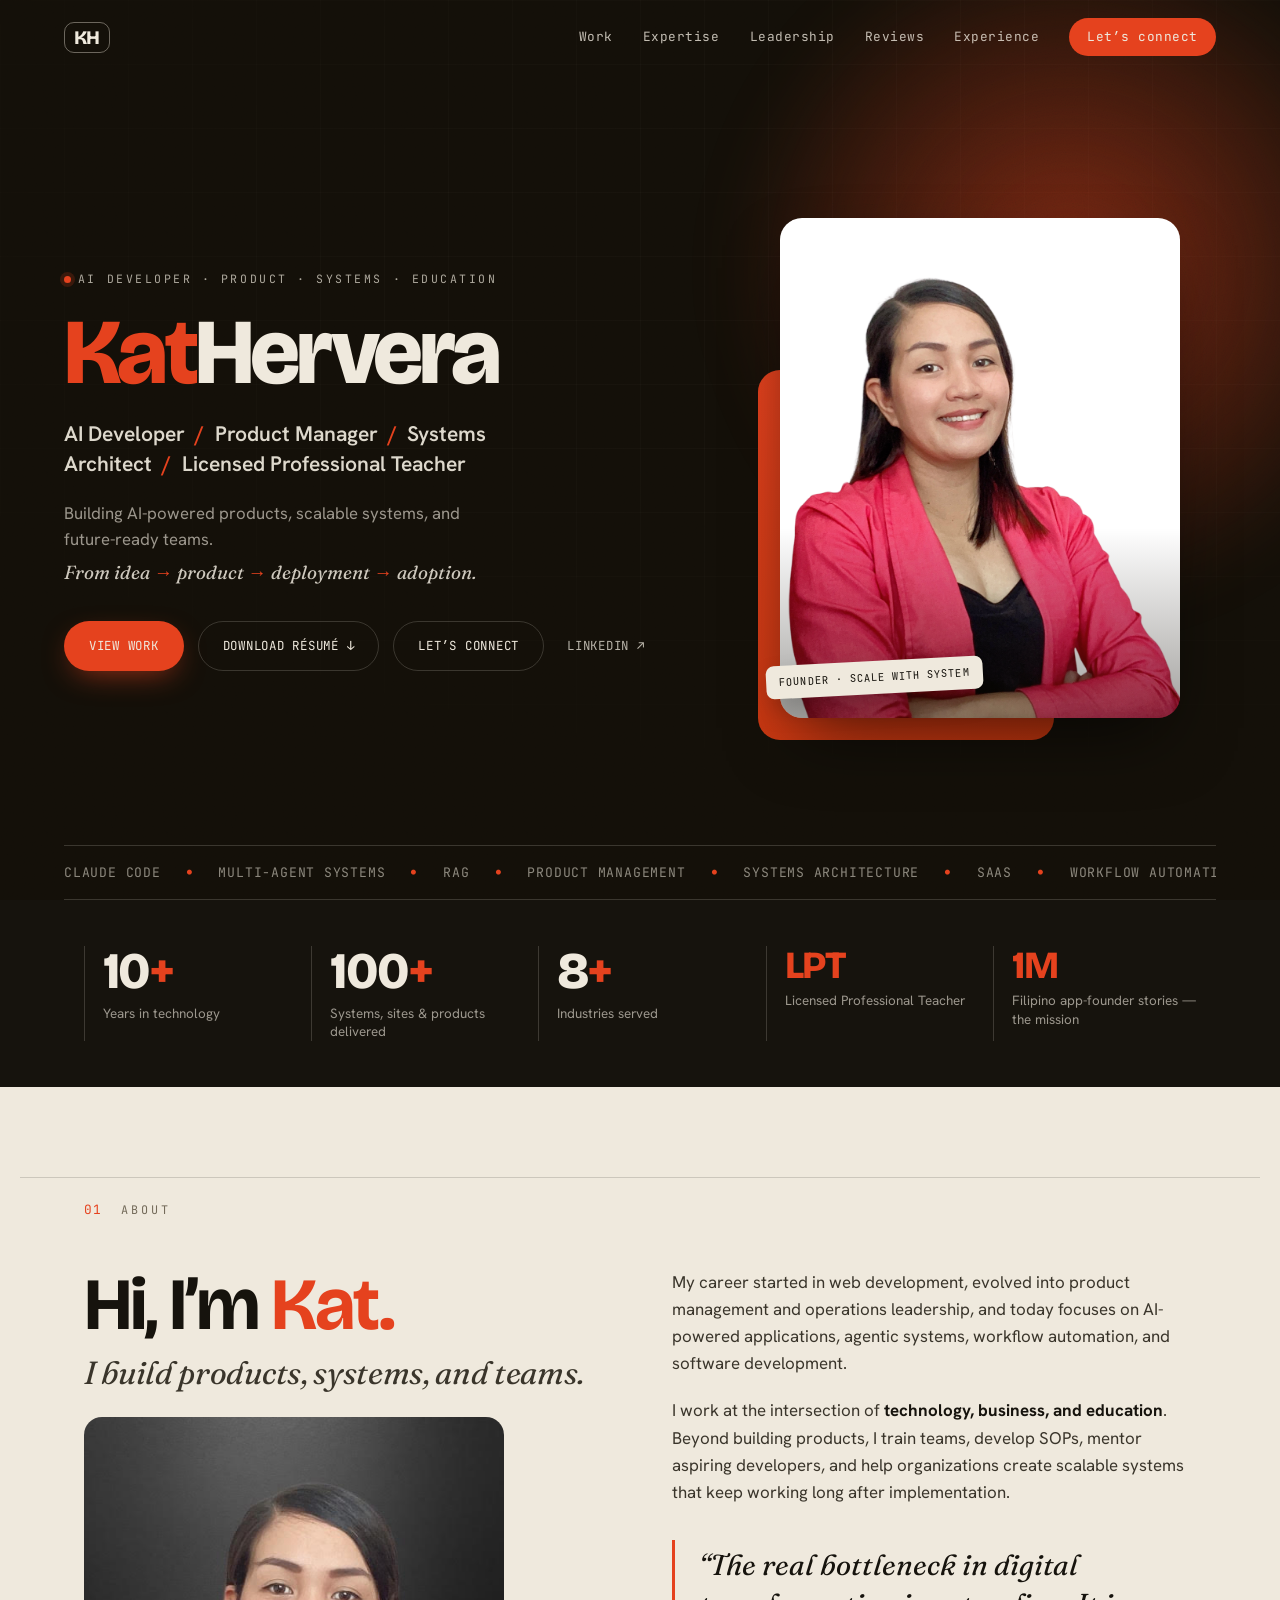
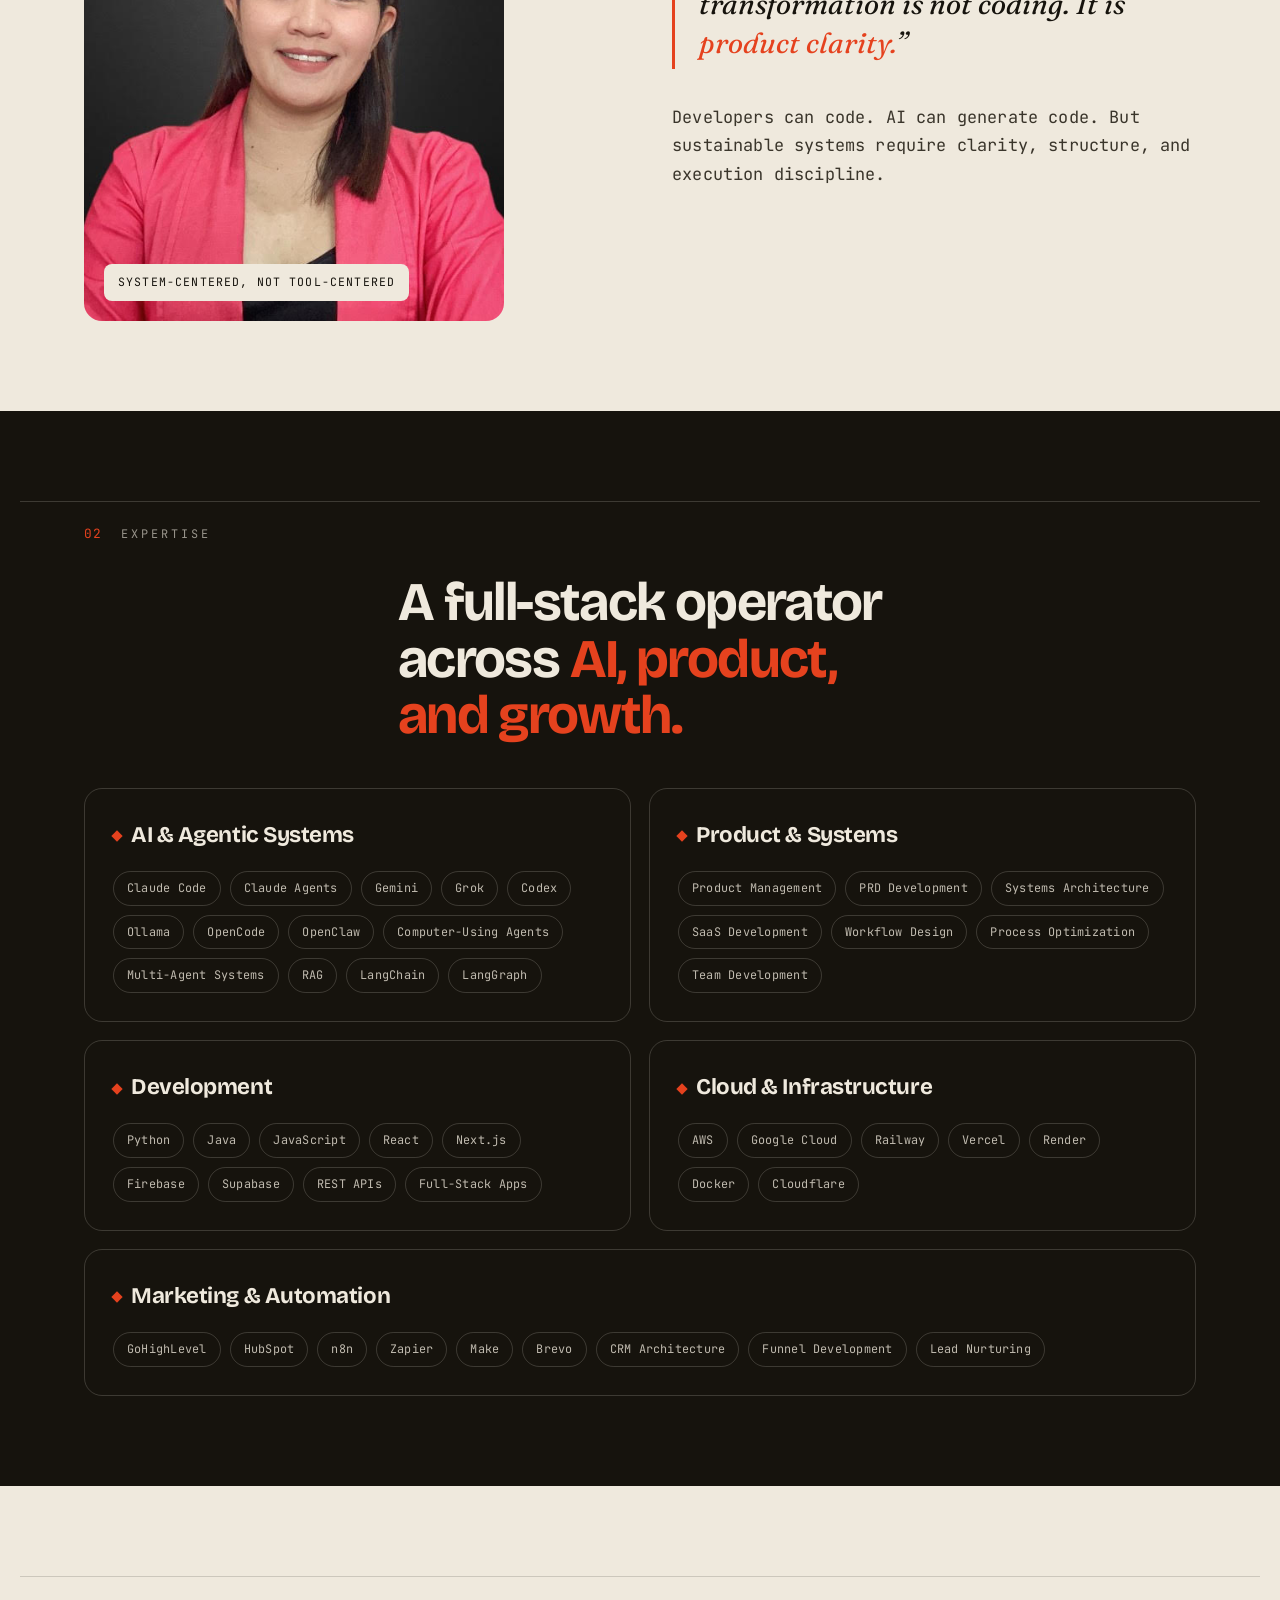
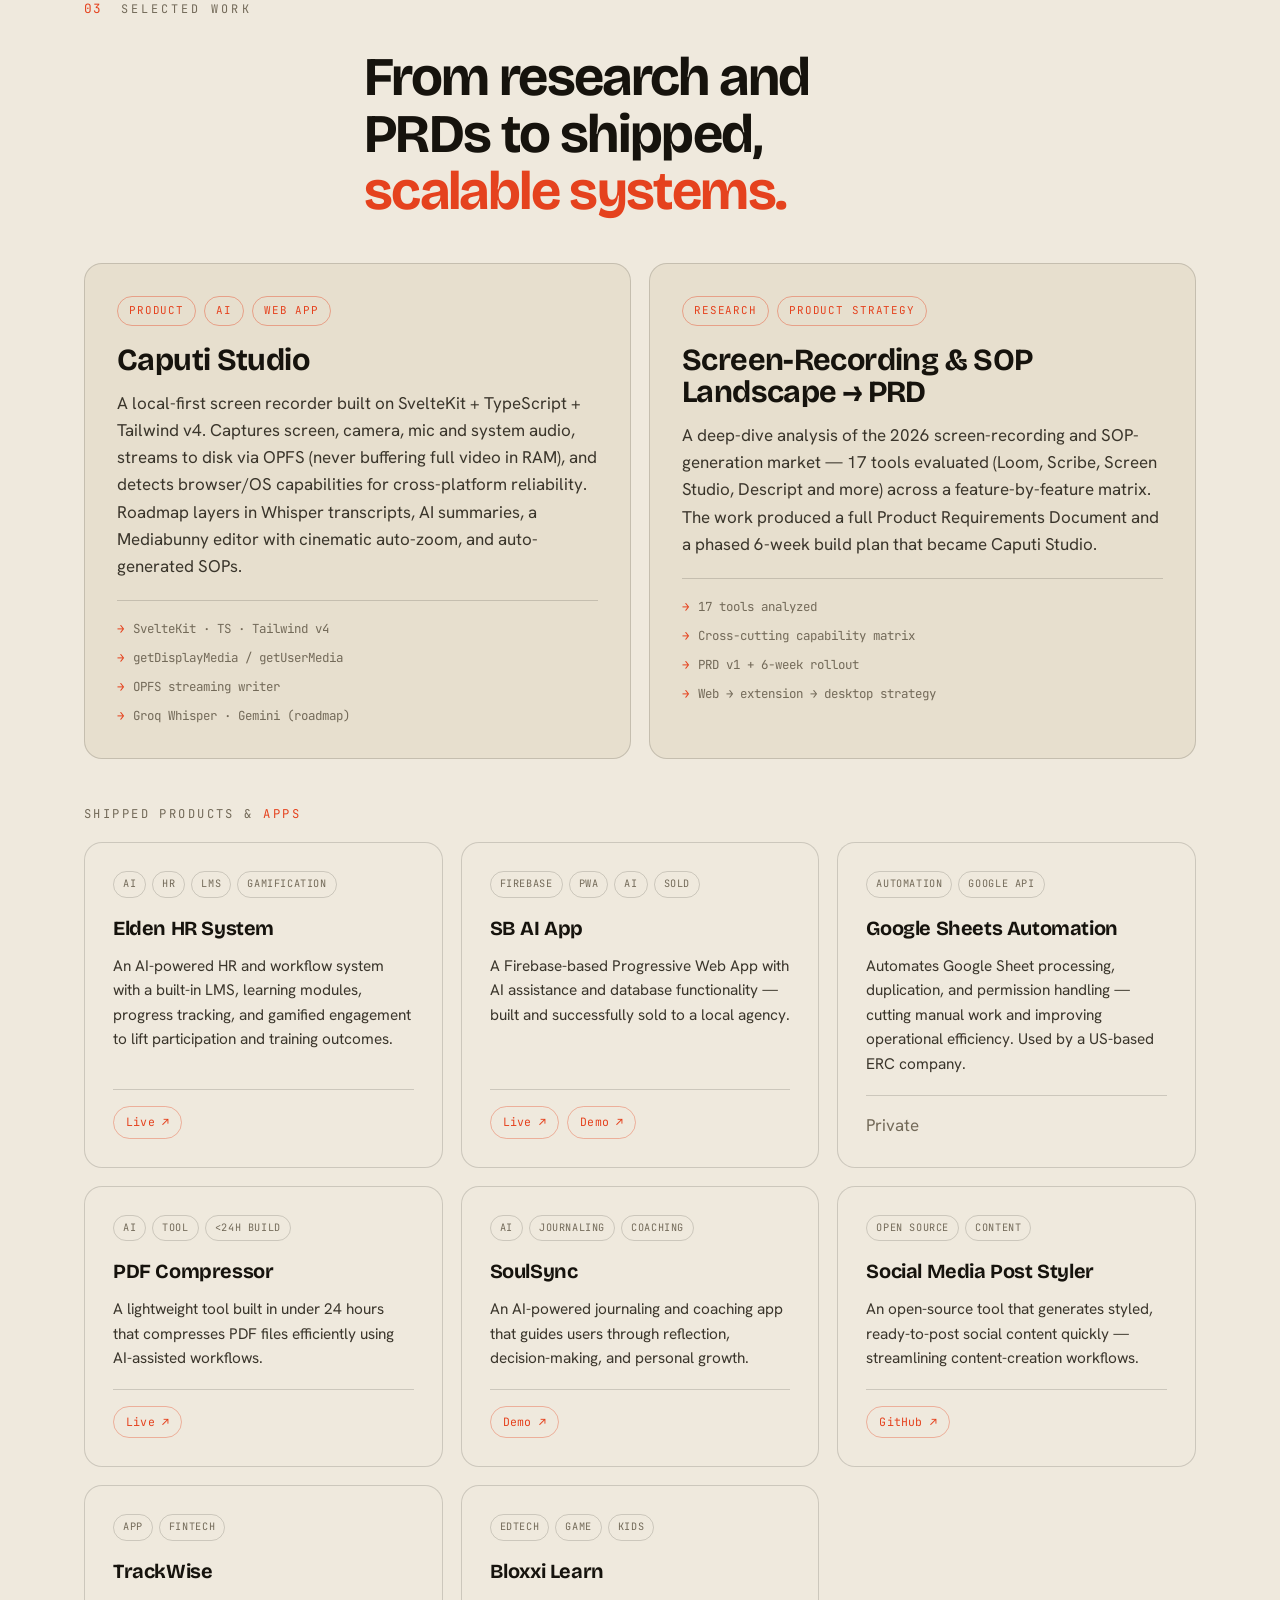
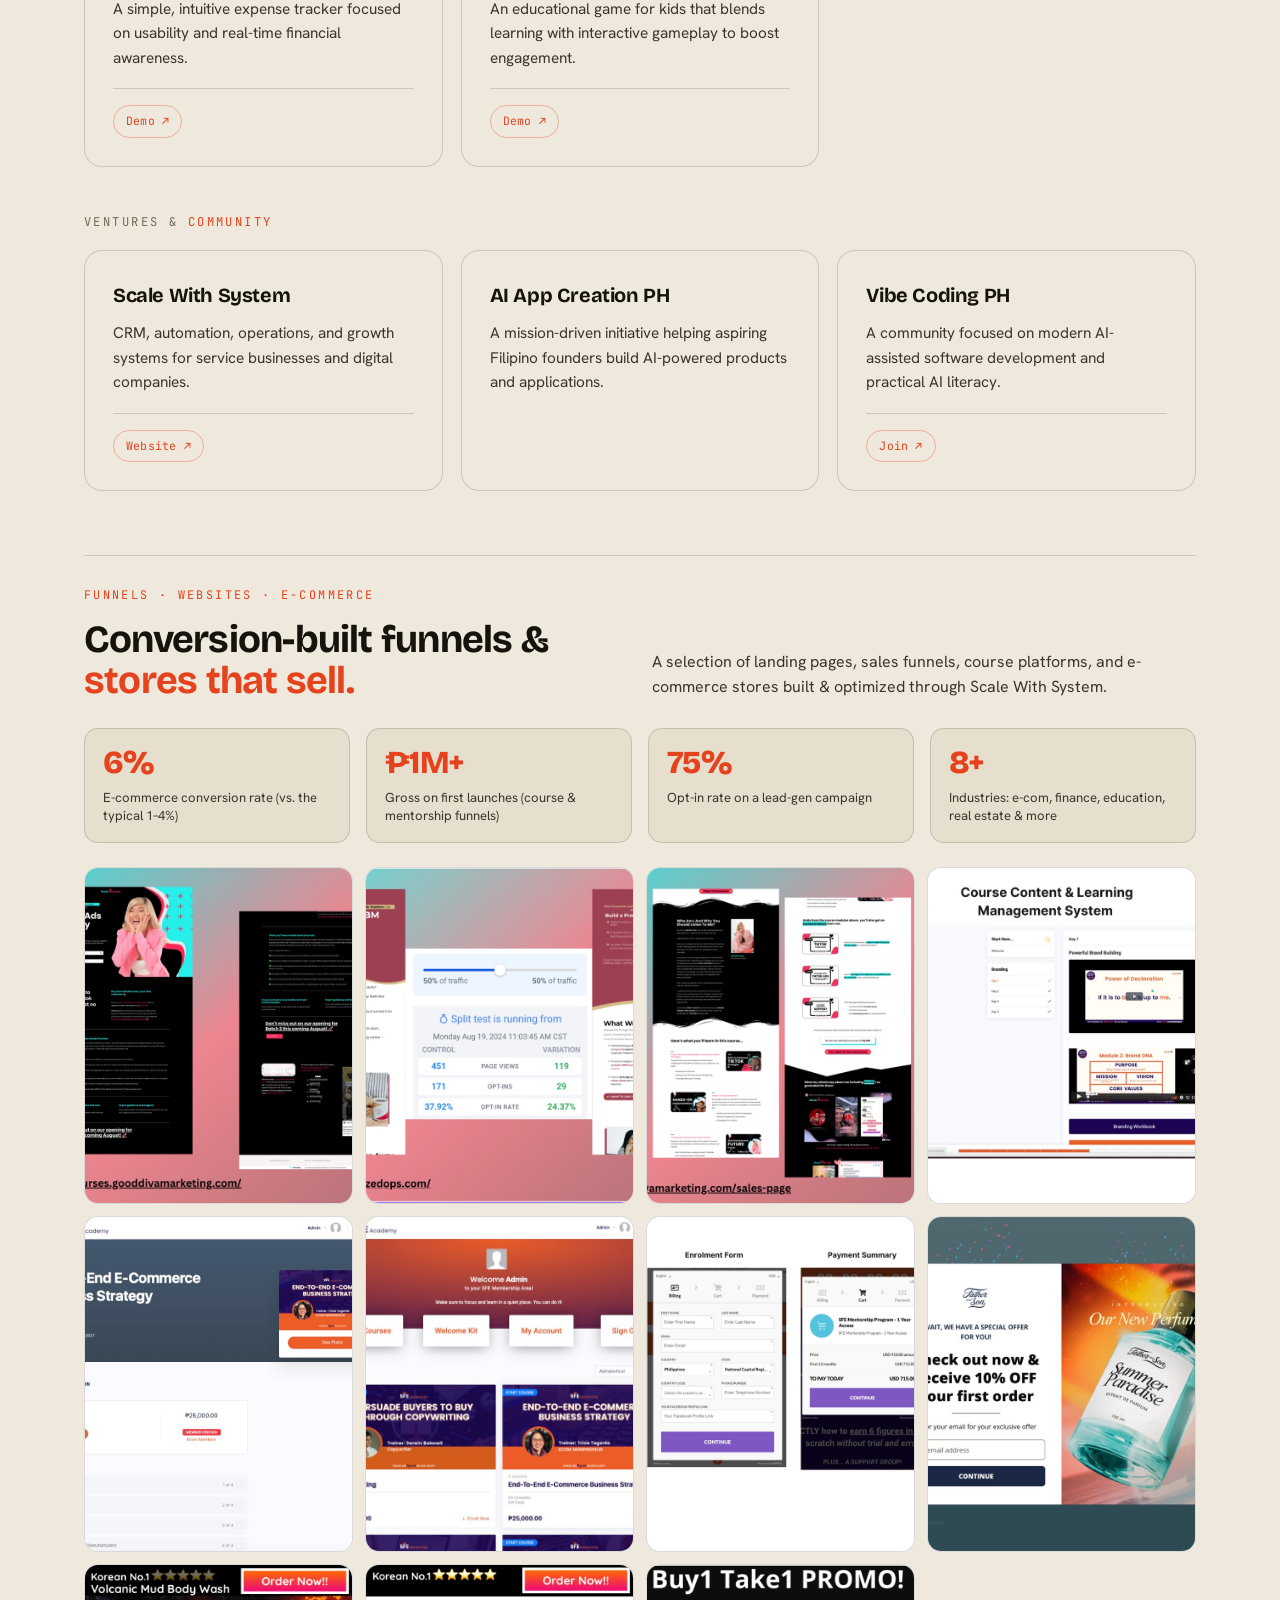
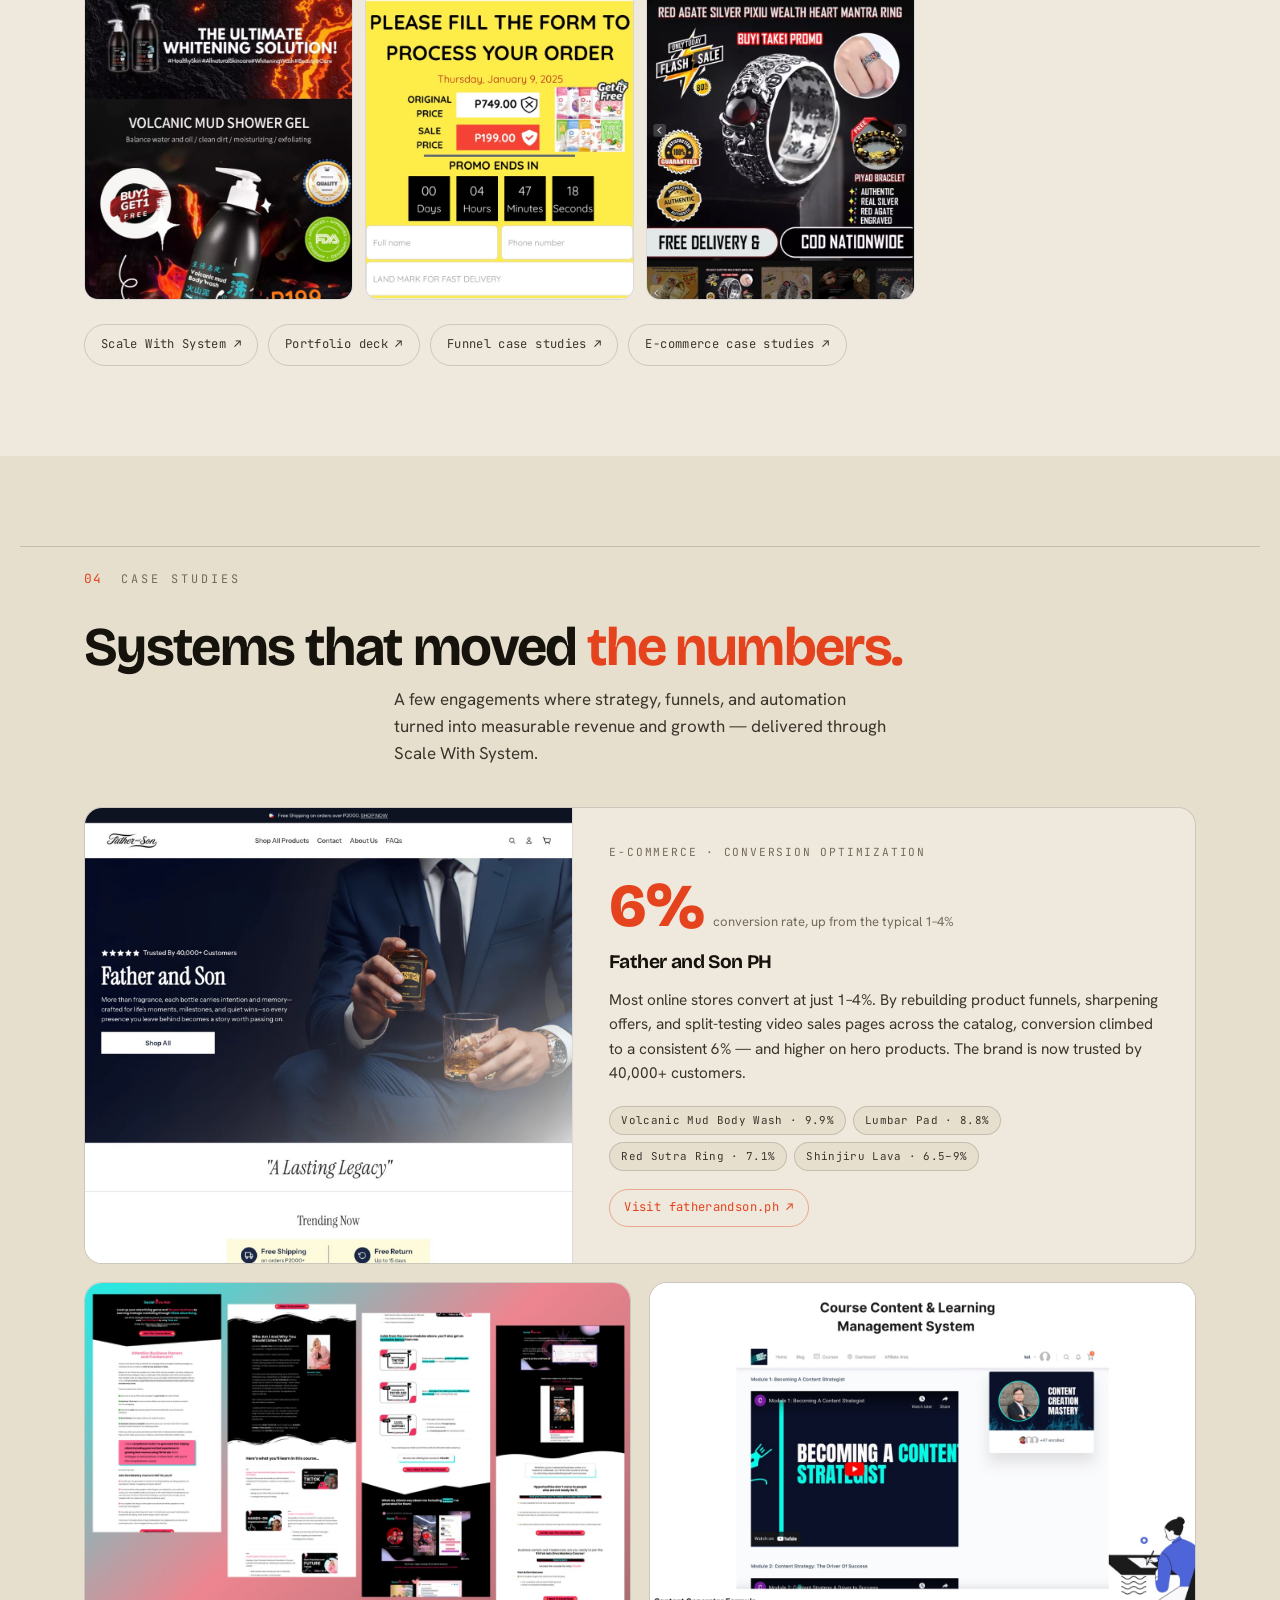
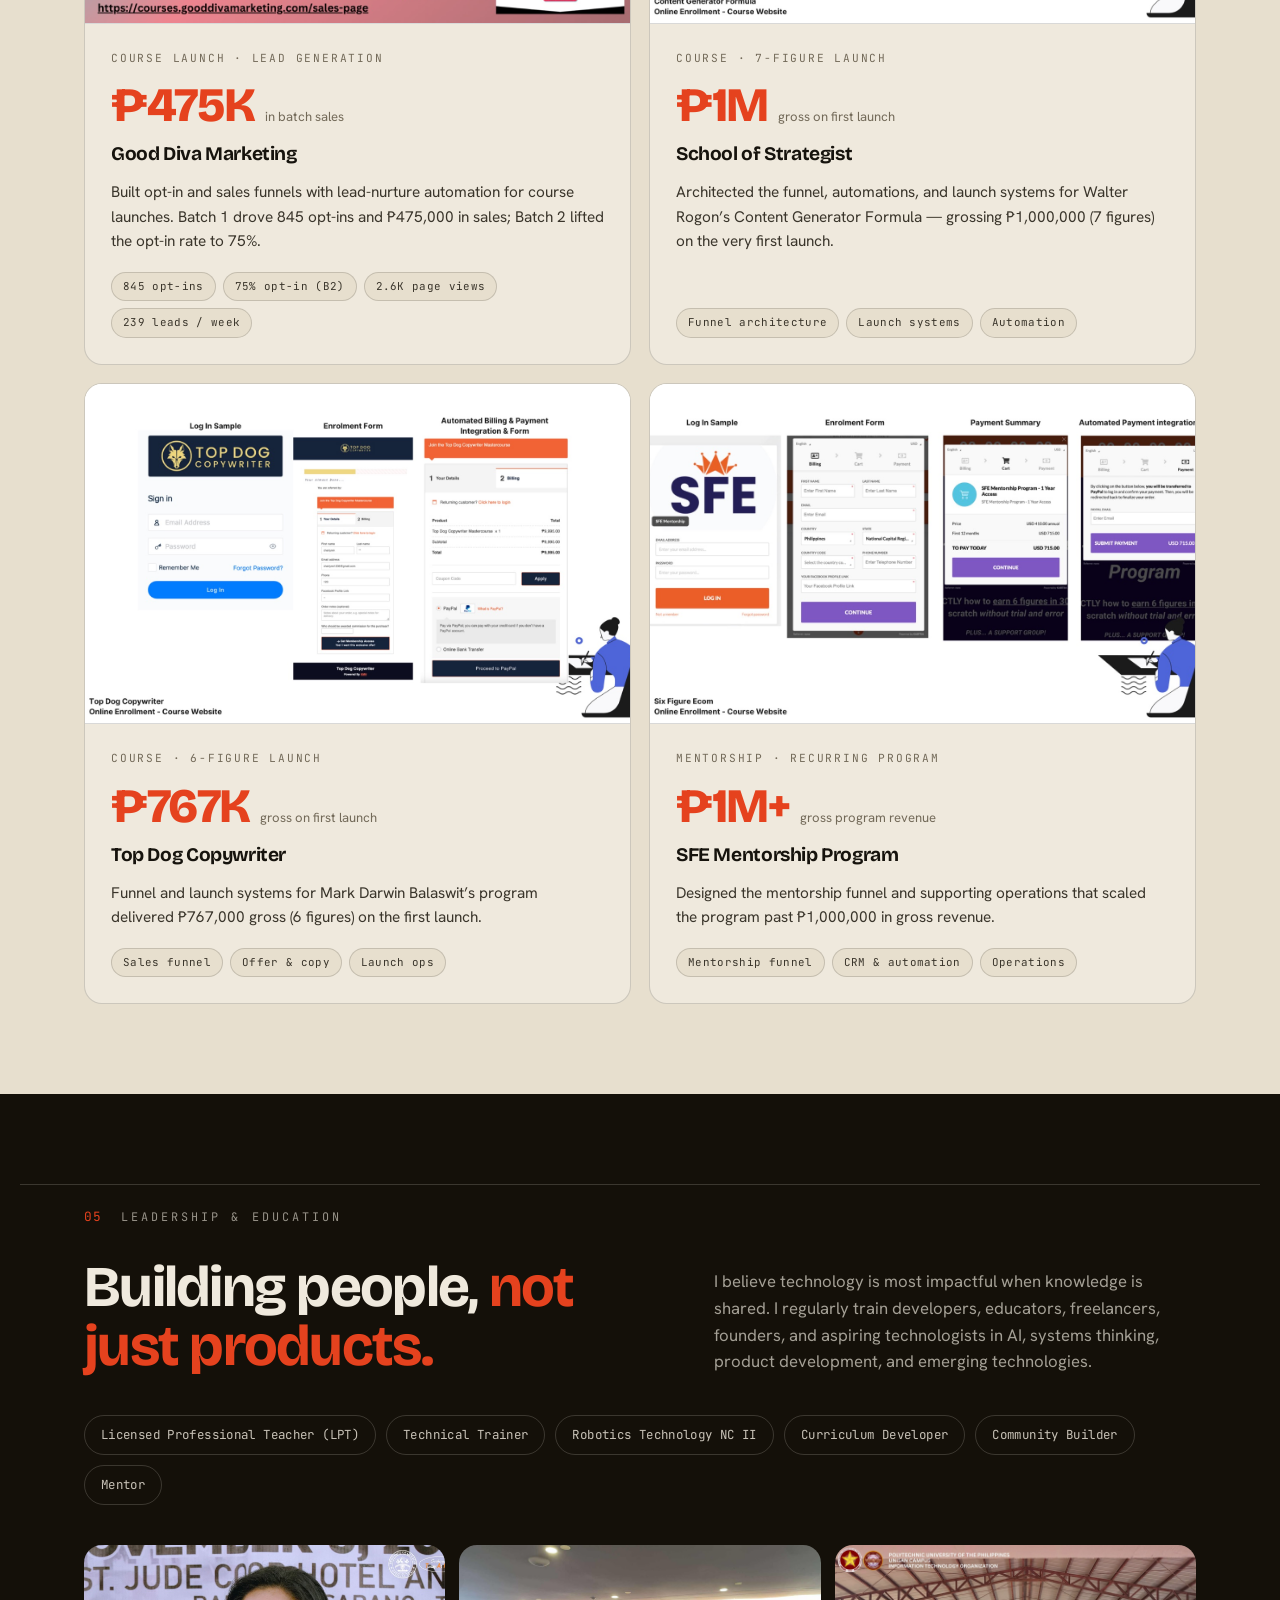
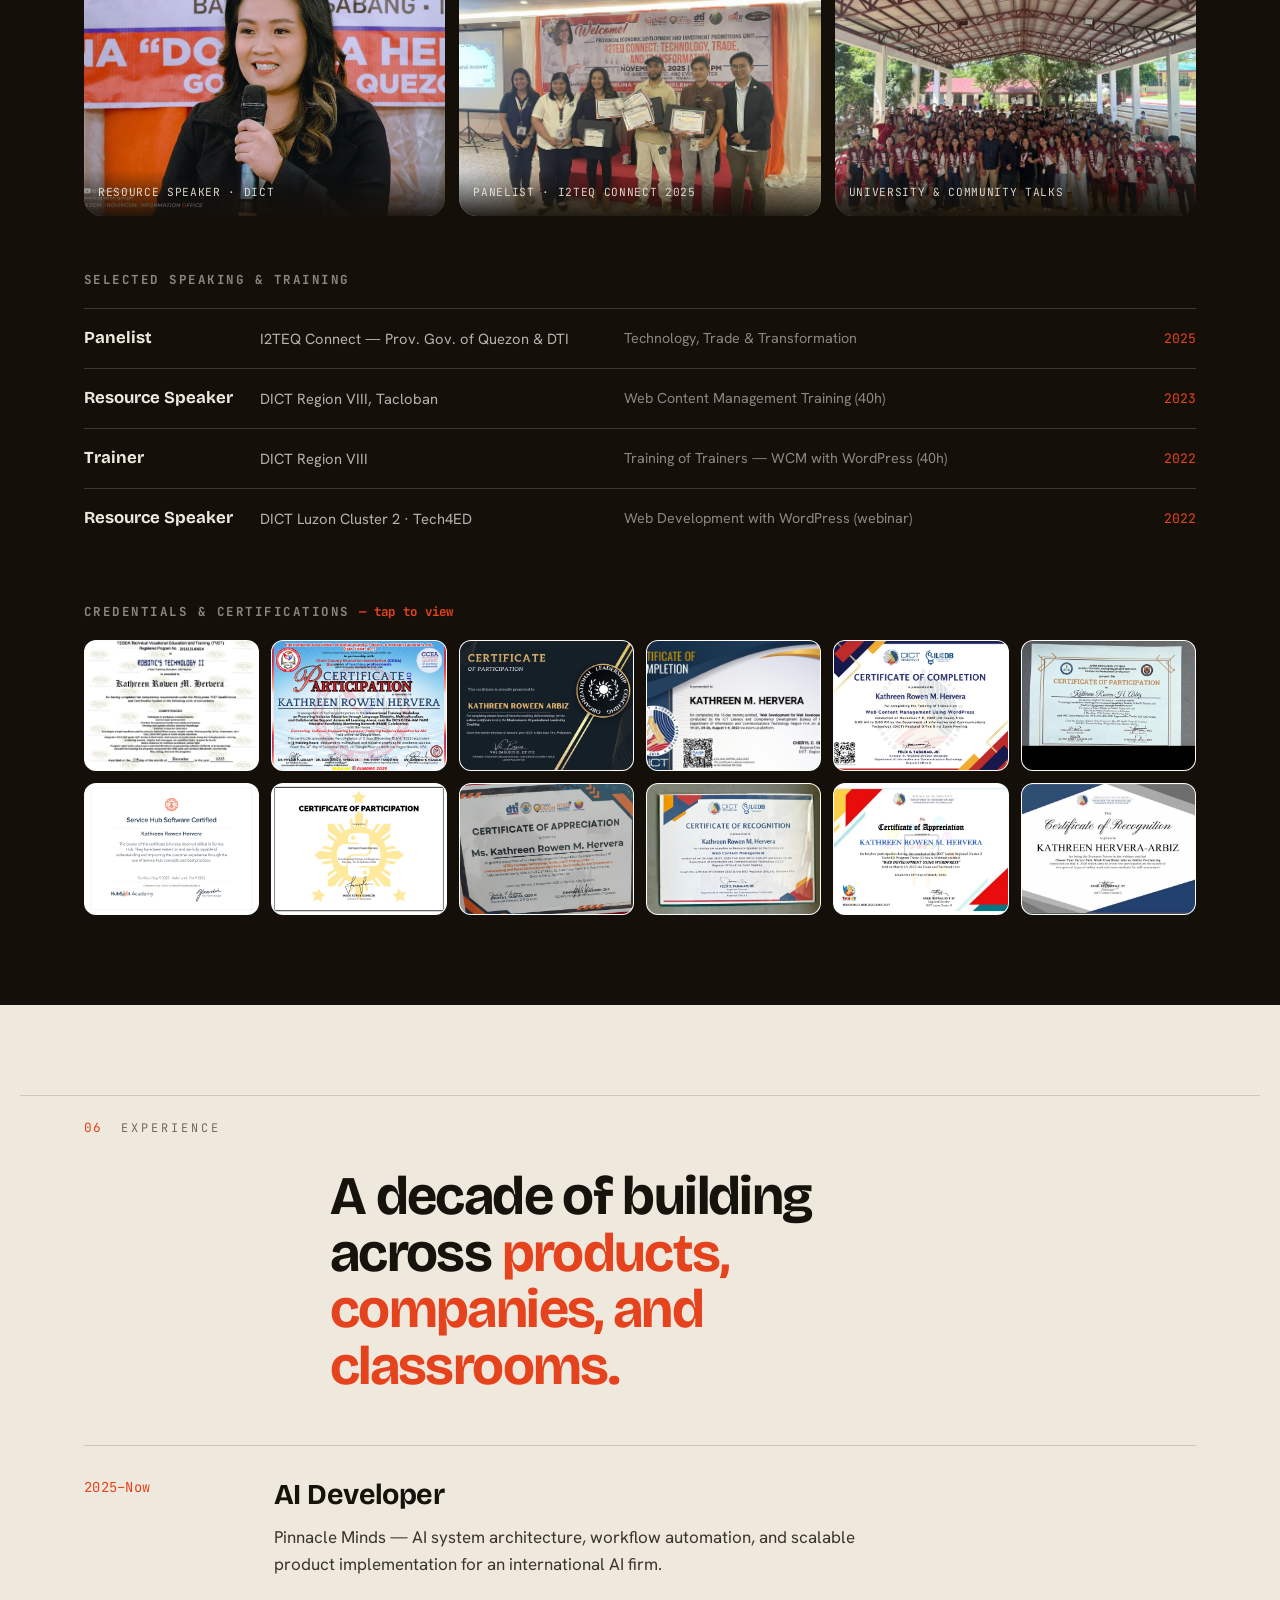
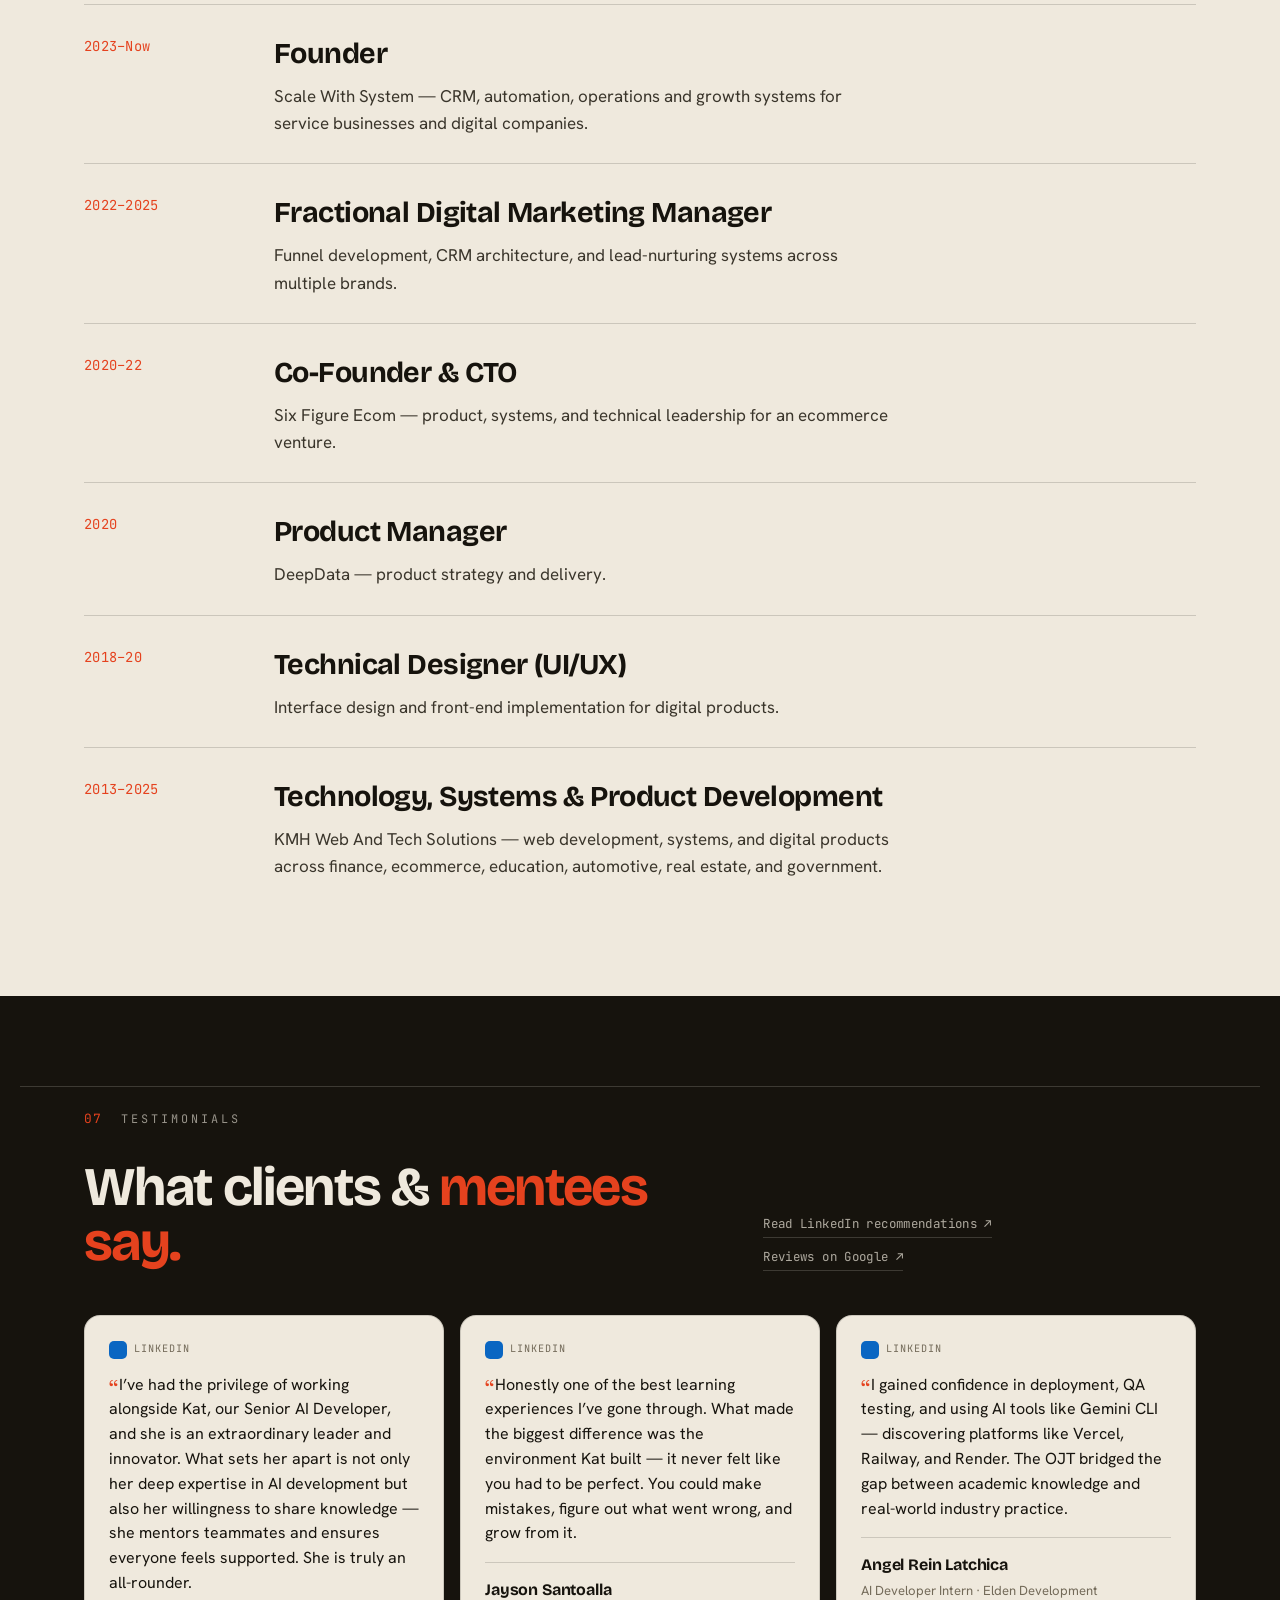
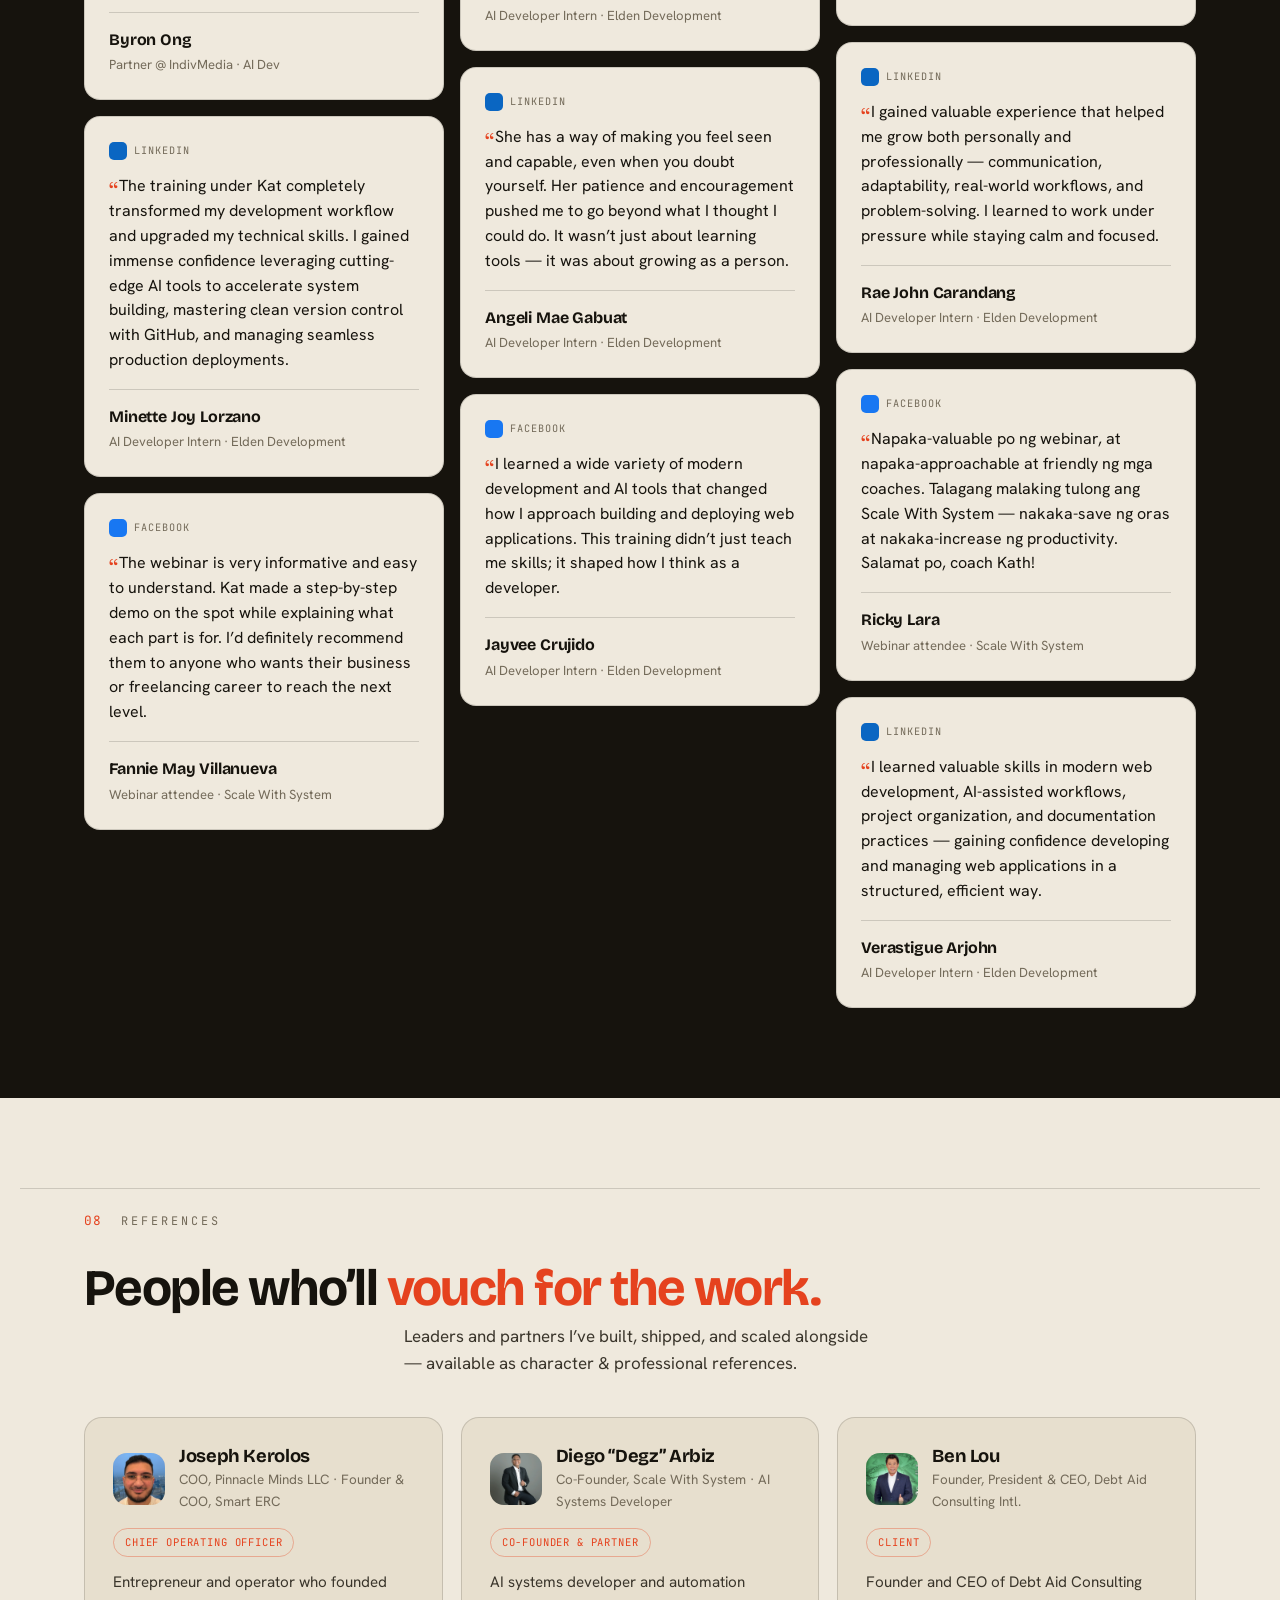
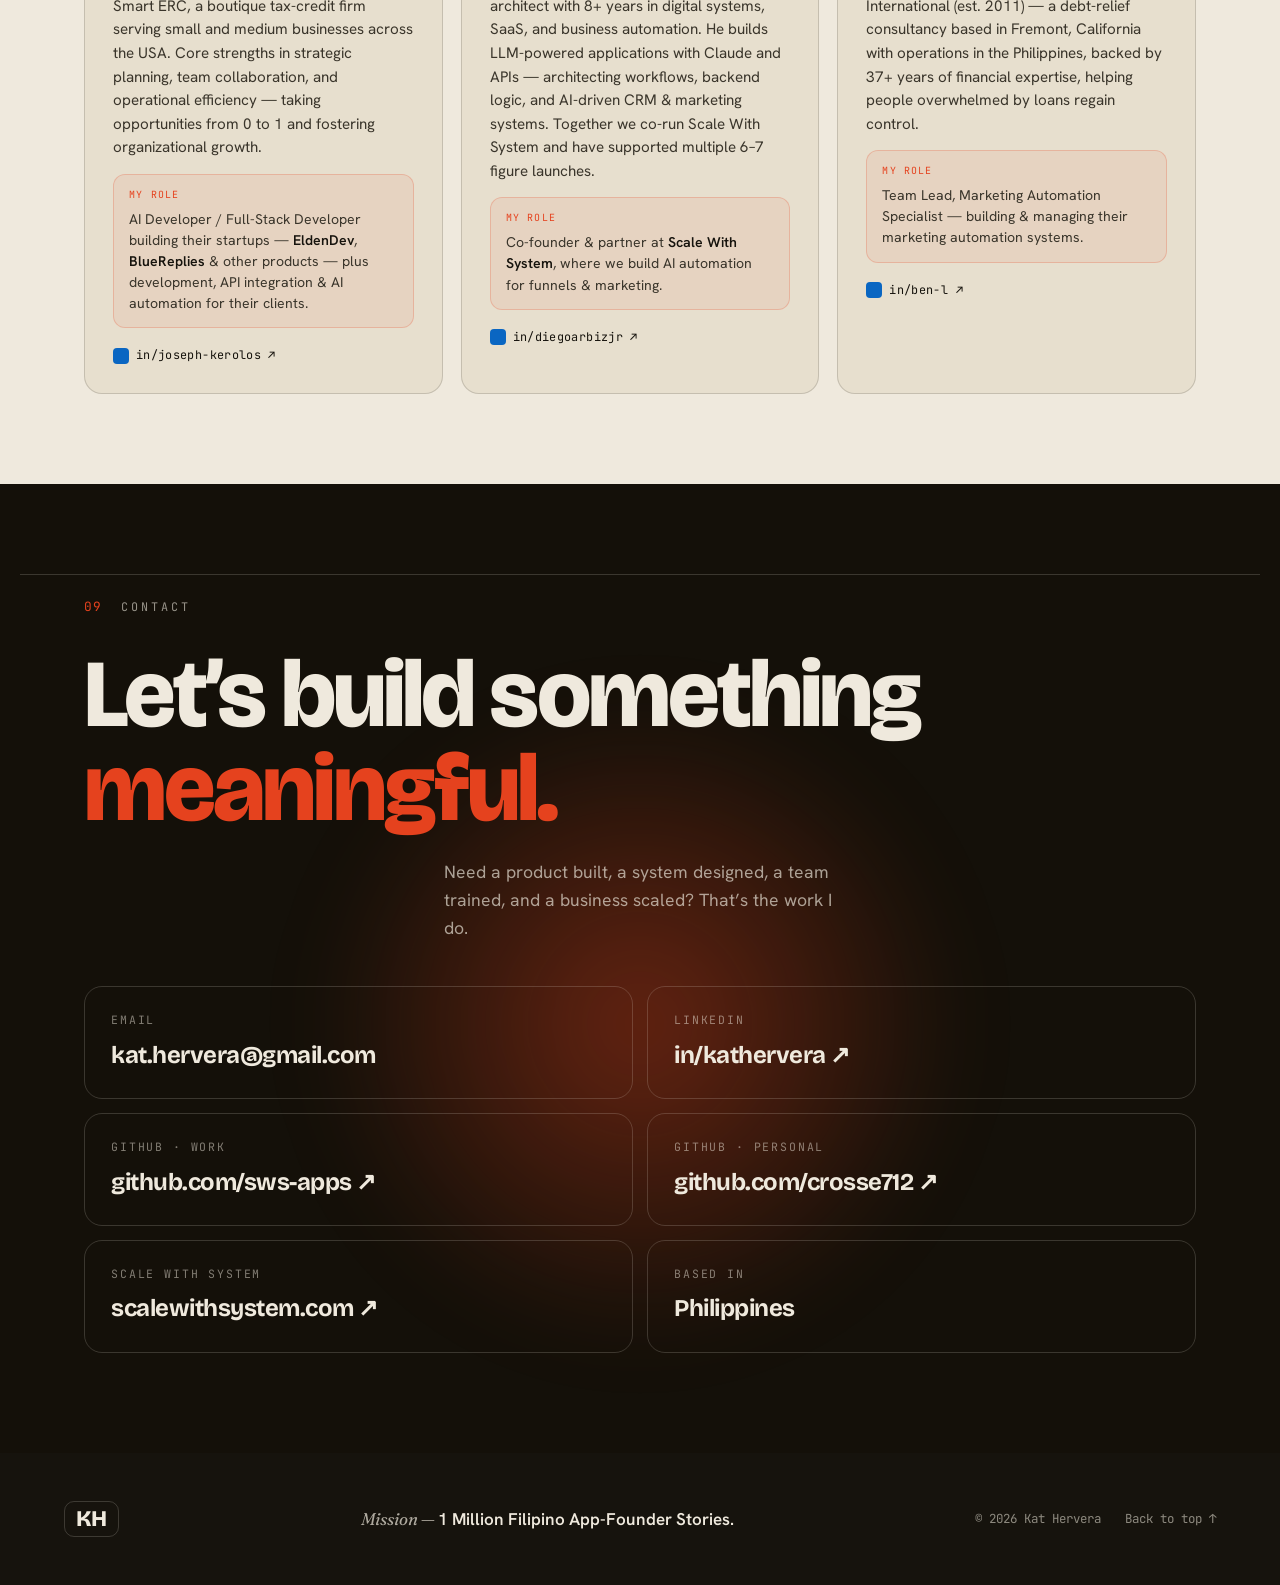
==== commit d1124501: "Update experience dates and add KMH company - Fractional Digital Marketing Manager now ends 2025 - 2" ====
--- a/index.html
+++ b/index.html
@@ -422,11 +422,11 @@
   <ol class="timeline">
     <li class="tl fade"><span class="tl__yr">2025&ndash;Now</span><div class="tl__body"><h3>AI Developer</h3><p>Pinnacle Minds — AI system architecture, workflow automation, and scalable product implementation for an international AI firm.</p></div></li>
     <li class="tl fade"><span class="tl__yr">2023&ndash;Now</span><div class="tl__body"><h3>Founder</h3><p>Scale With System — CRM, automation, operations and growth systems for service businesses and digital companies.</p></div></li>
-    <li class="tl fade"><span class="tl__yr">2022&ndash;Now</span><div class="tl__body"><h3>Fractional Digital Marketing Manager</h3><p>Funnel development, CRM architecture, and lead-nurturing systems across multiple brands.</p></div></li>
+    <li class="tl fade"><span class="tl__yr">2022&ndash;2025</span><div class="tl__body"><h3>Fractional Digital Marketing Manager</h3><p>Funnel development, CRM architecture, and lead-nurturing systems across multiple brands.</p></div></li>
     <li class="tl fade"><span class="tl__yr">2020&ndash;22</span><div class="tl__body"><h3>Co-Founder &amp; CTO</h3><p>Six Figure Ecom — product, systems, and technical leadership for an ecommerce venture.</p></div></li>
     <li class="tl fade"><span class="tl__yr">2020</span><div class="tl__body"><h3>Product Manager</h3><p>DeepData — product strategy and delivery.</p></div></li>
     <li class="tl fade"><span class="tl__yr">2018&ndash;20</span><div class="tl__body"><h3>Technical Designer (UI/UX)</h3><p>Interface design and front-end implementation for digital products.</p></div></li>
-    <li class="tl fade"><span class="tl__yr">2013&ndash;Now</span><div class="tl__body"><h3>Technology, Systems &amp; Product Development</h3><p>Web development, systems, and digital products across finance, ecommerce, education, automotive, real estate, and government.</p></div></li>
+    <li class="tl fade"><span class="tl__yr">2013&ndash;2025</span><div class="tl__body"><h3>Technology, Systems &amp; Product Development</h3><p>KMH Web And Tech Solutions &mdash; web development, systems, and digital products across finance, ecommerce, education, automotive, real estate, and government.</p></div></li>
   </ol>
 </section>
 
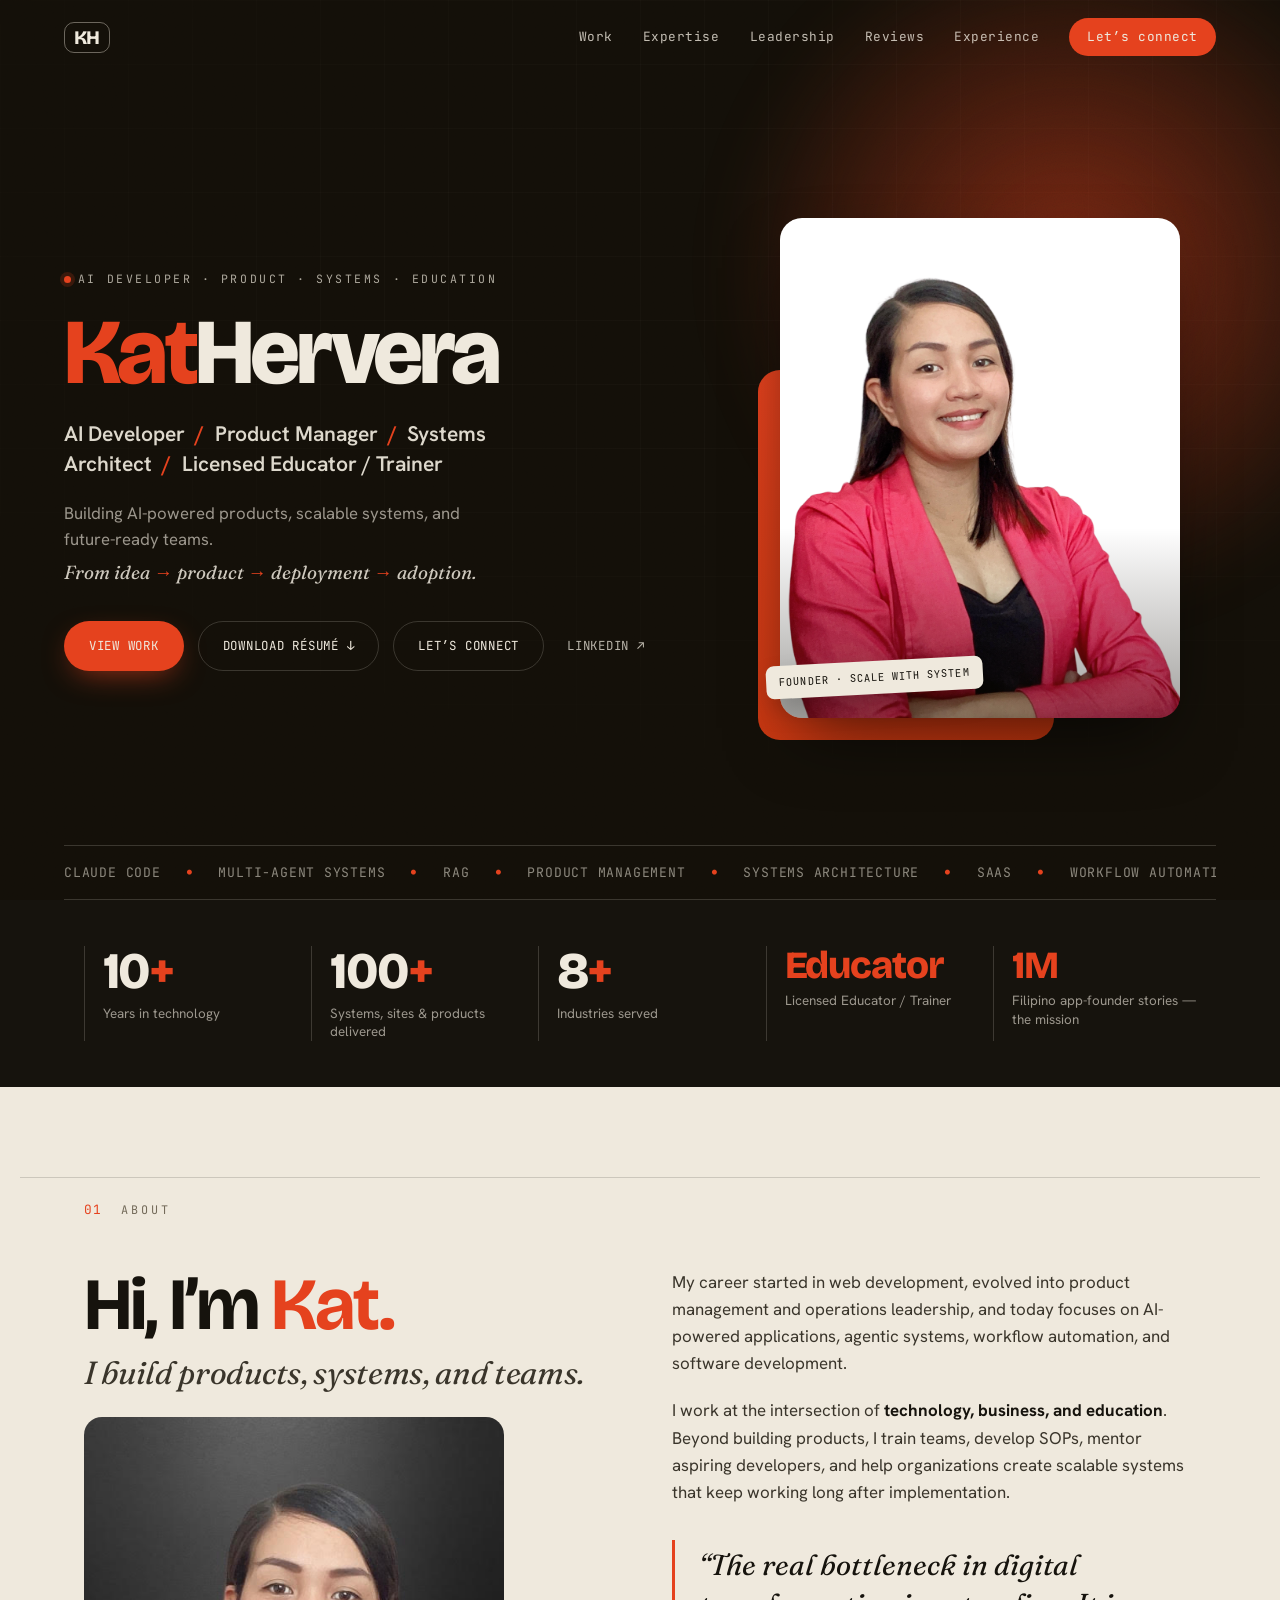
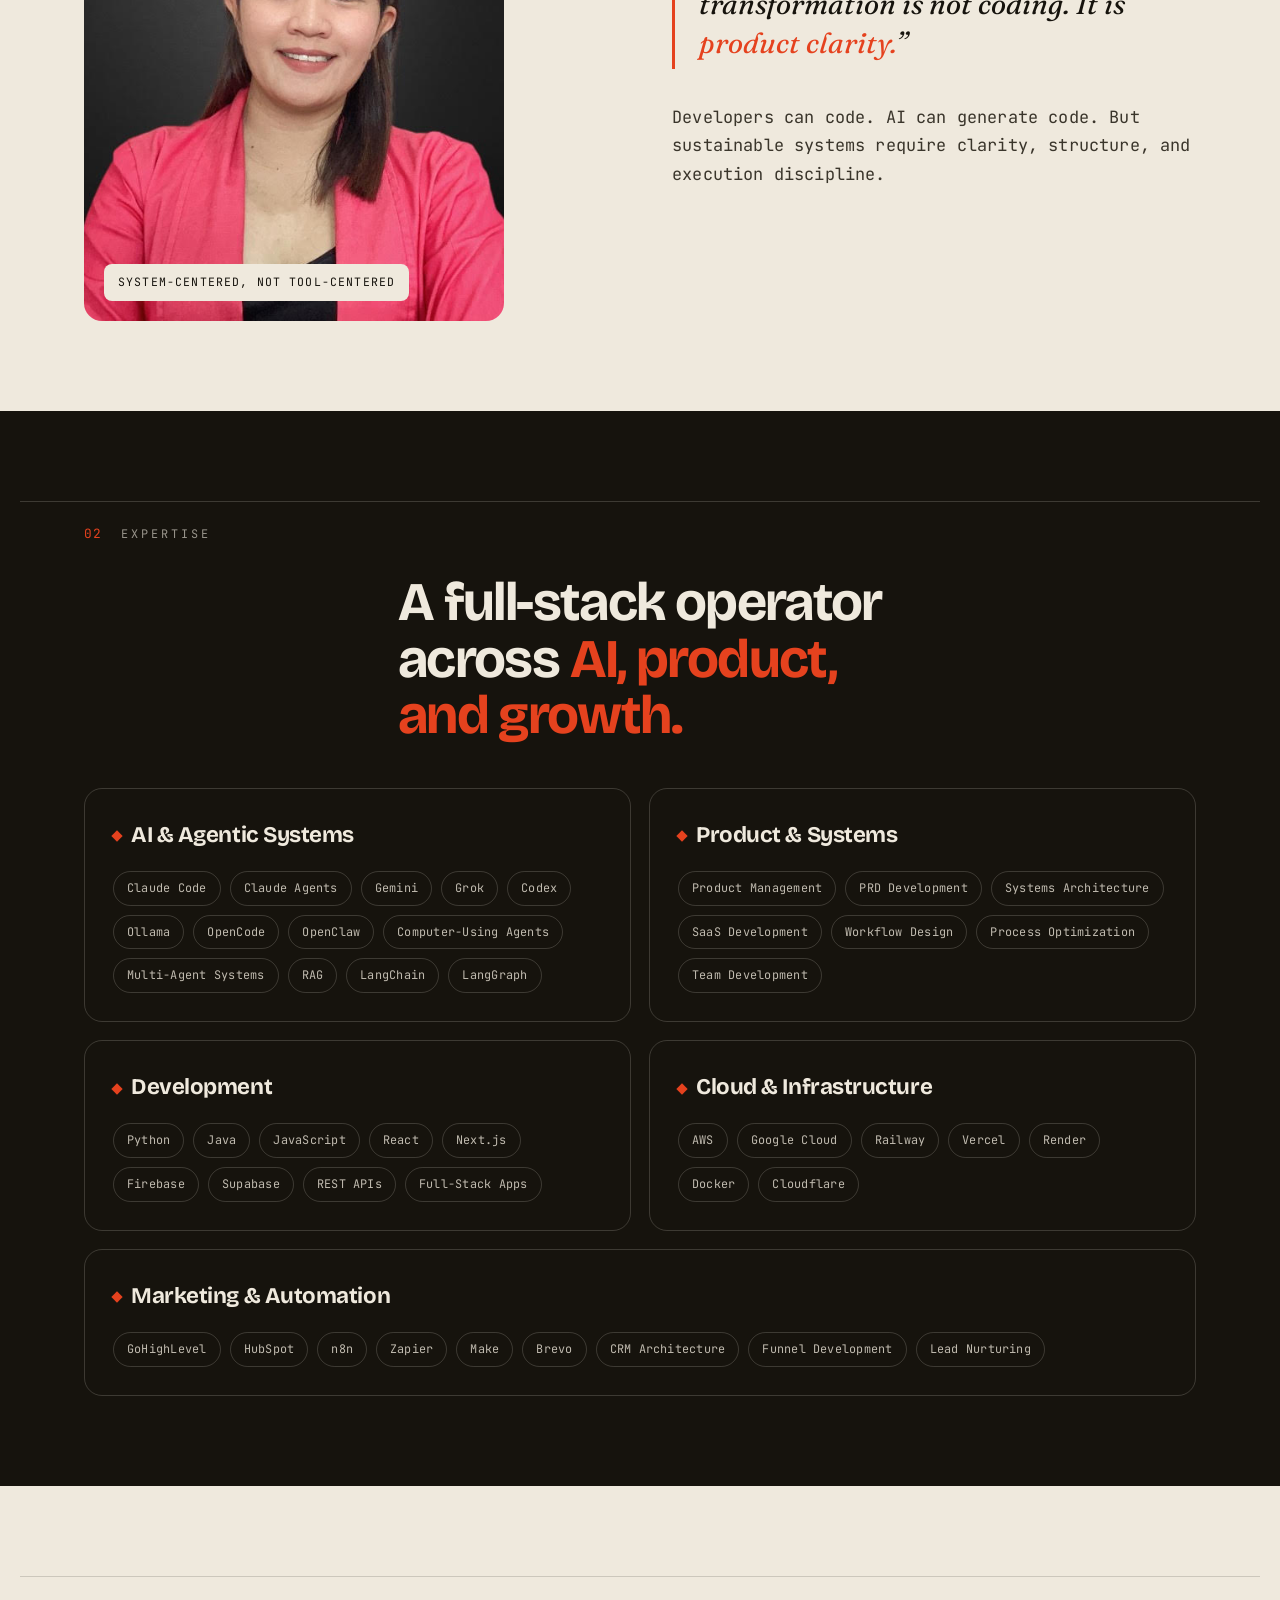
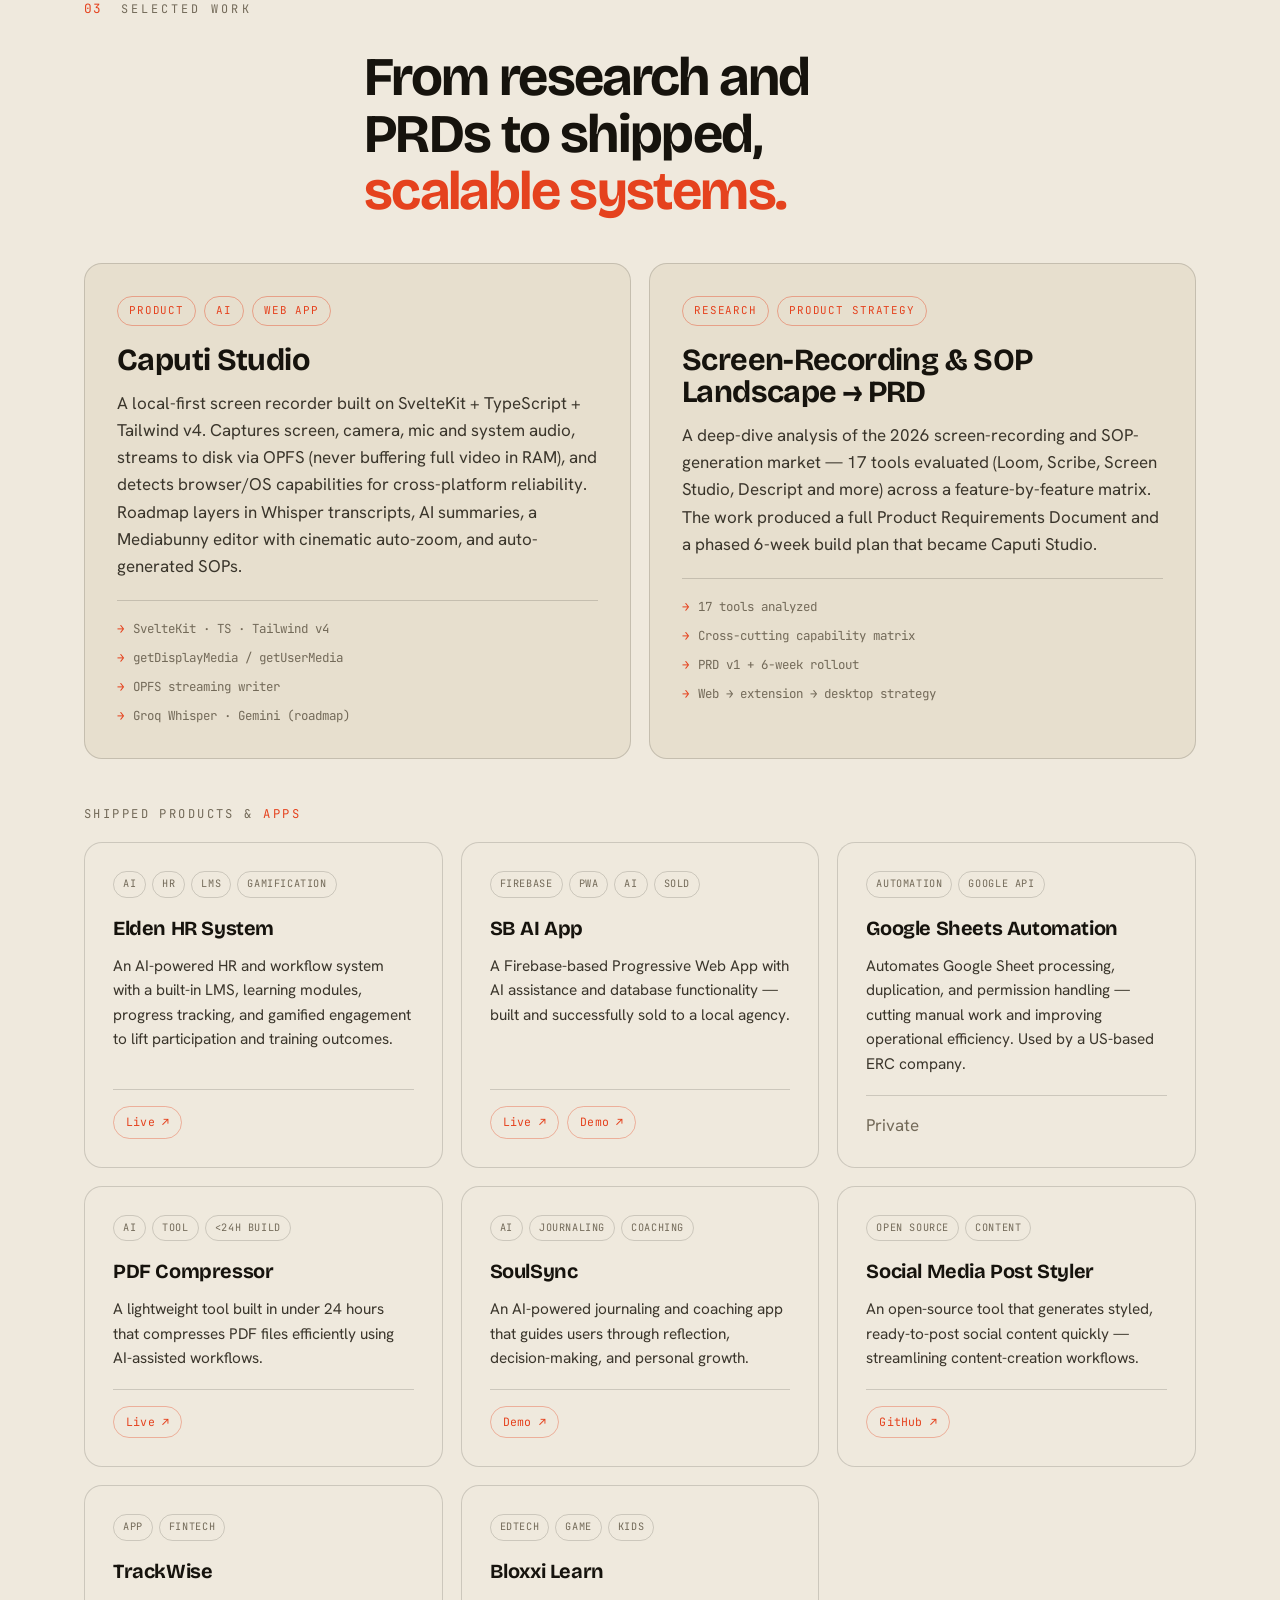
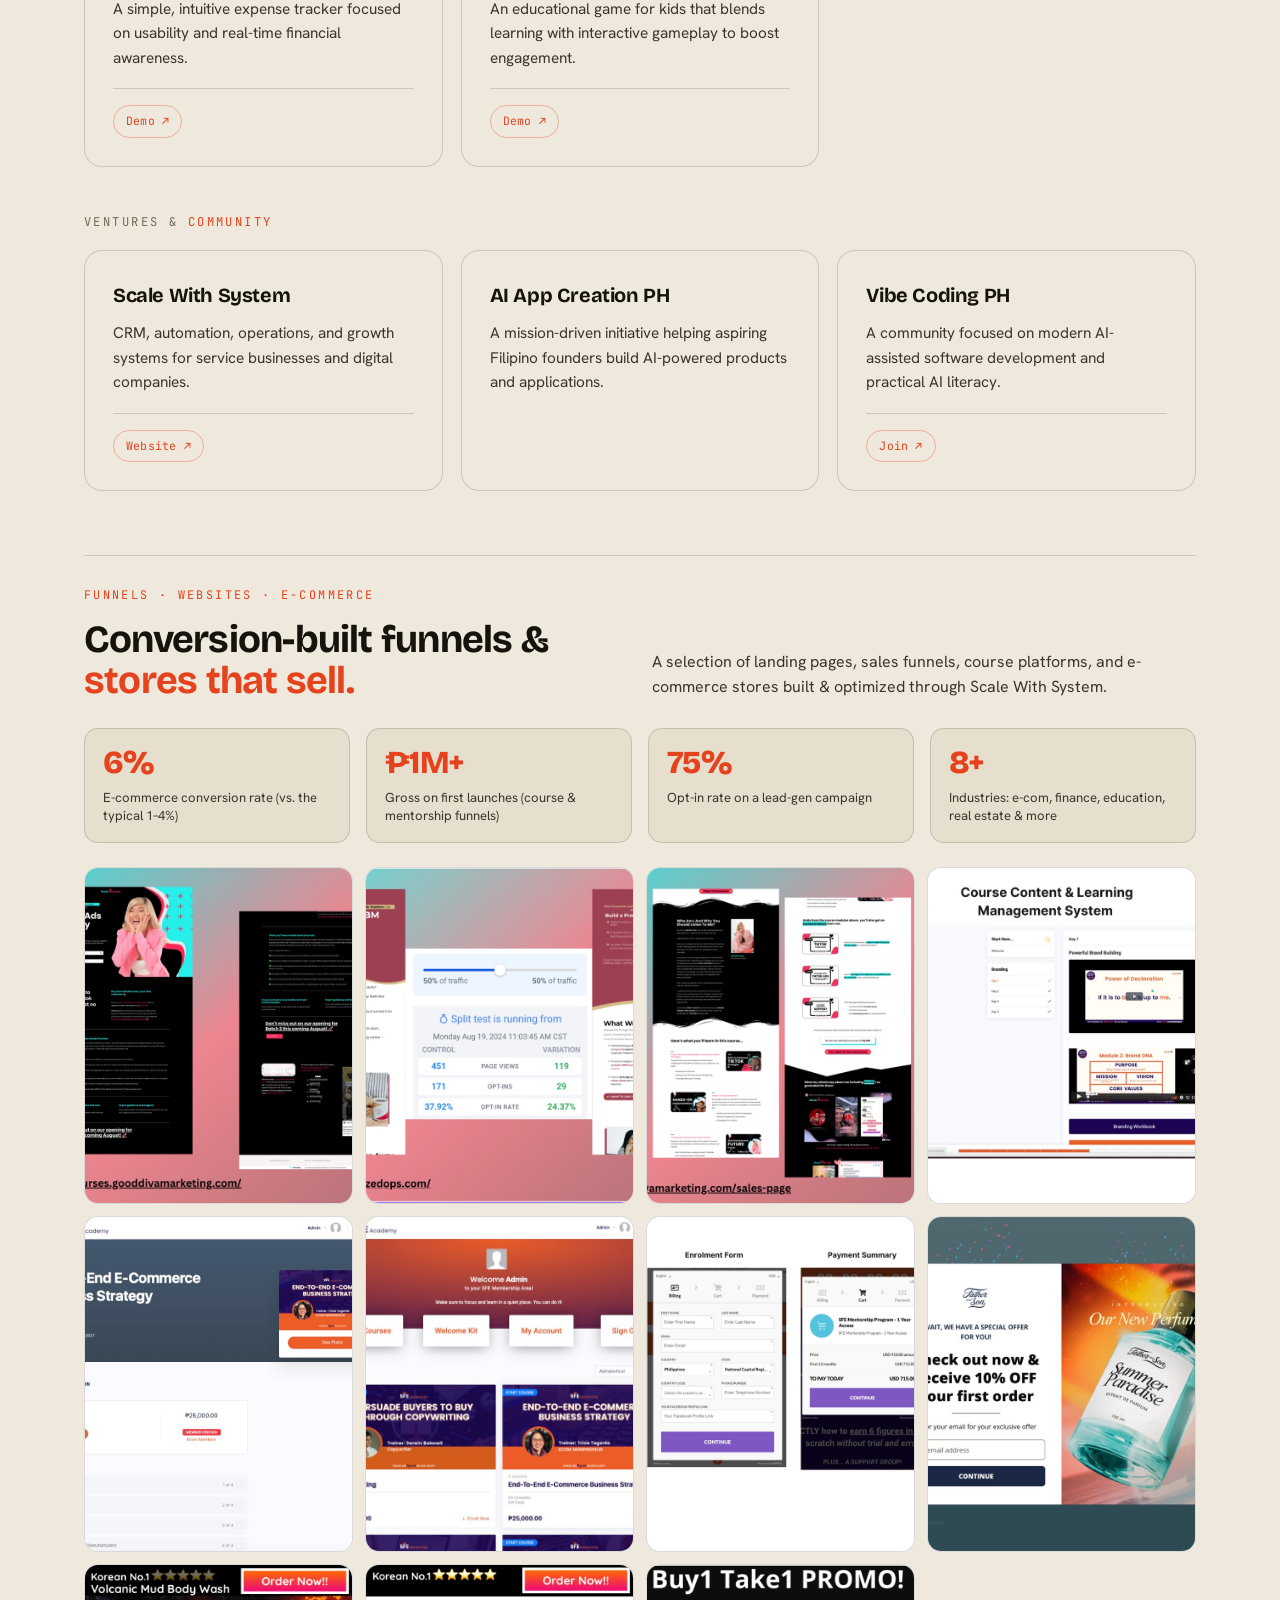
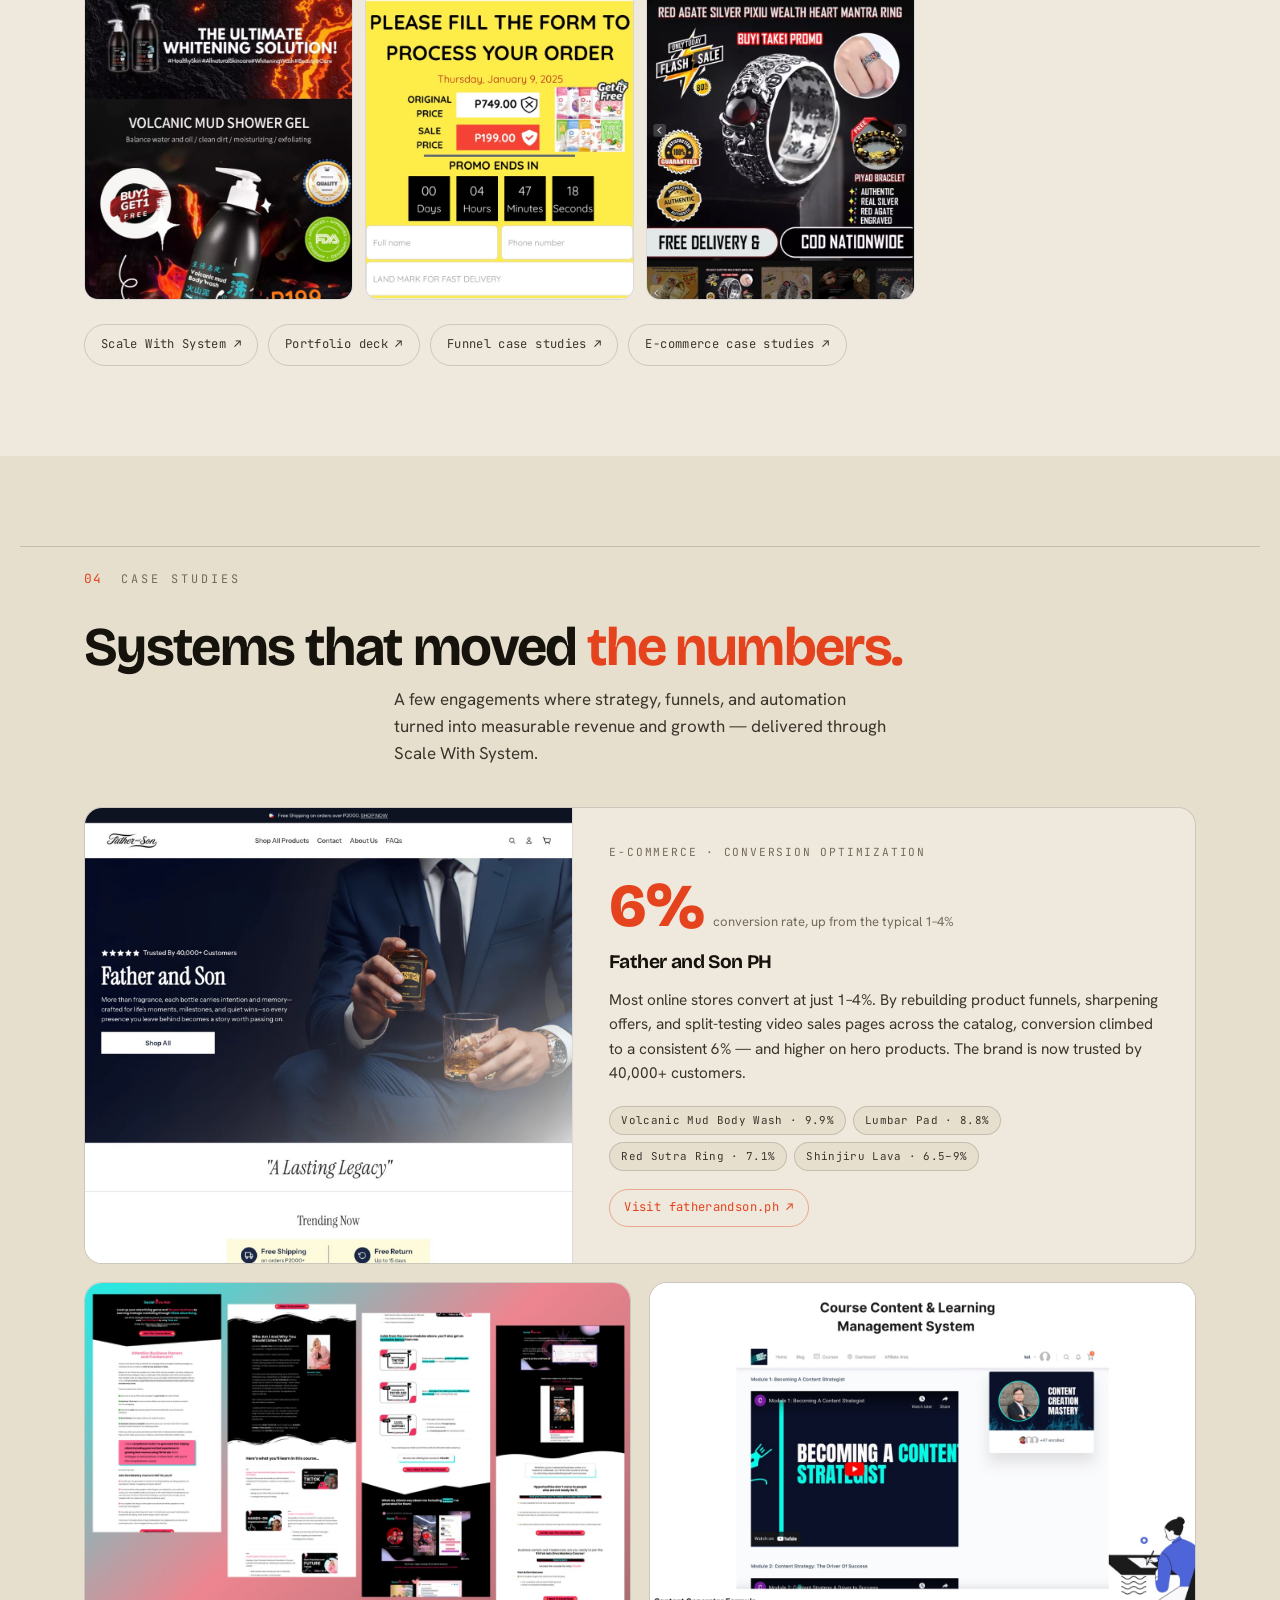
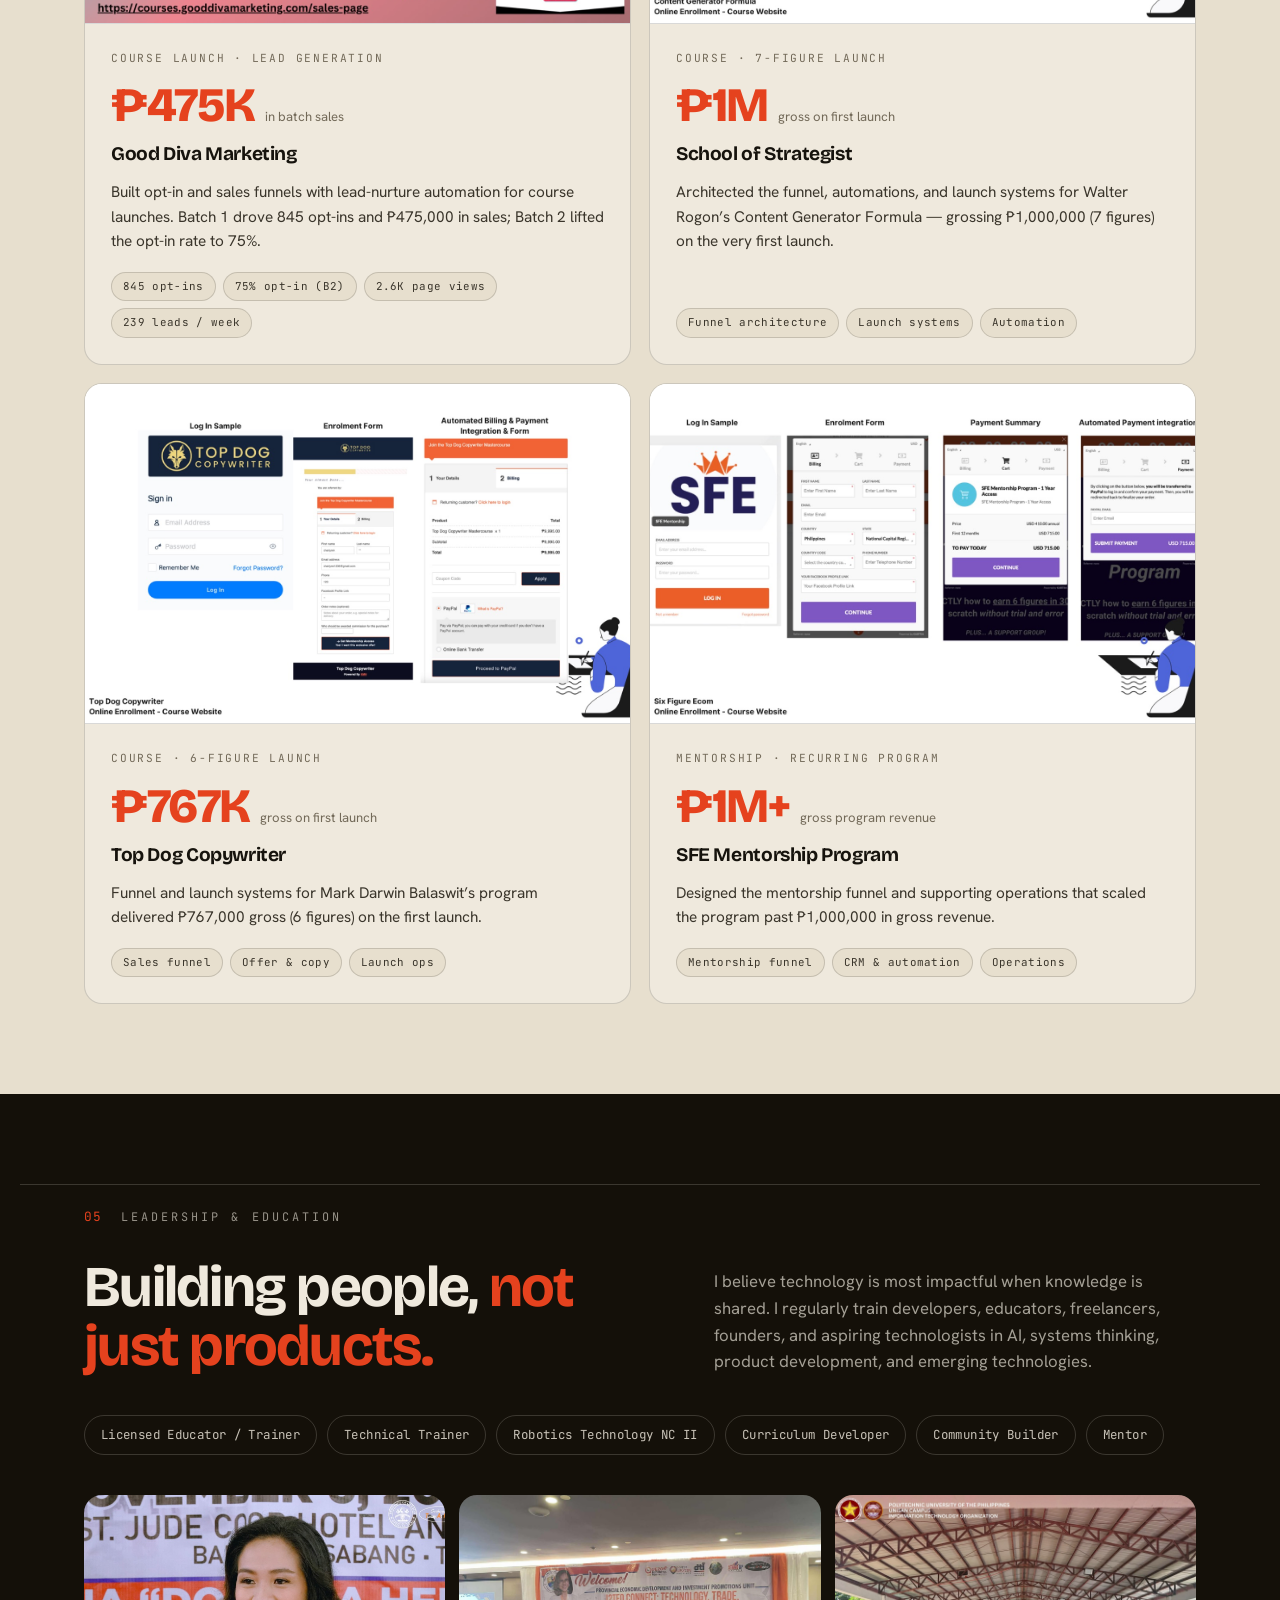
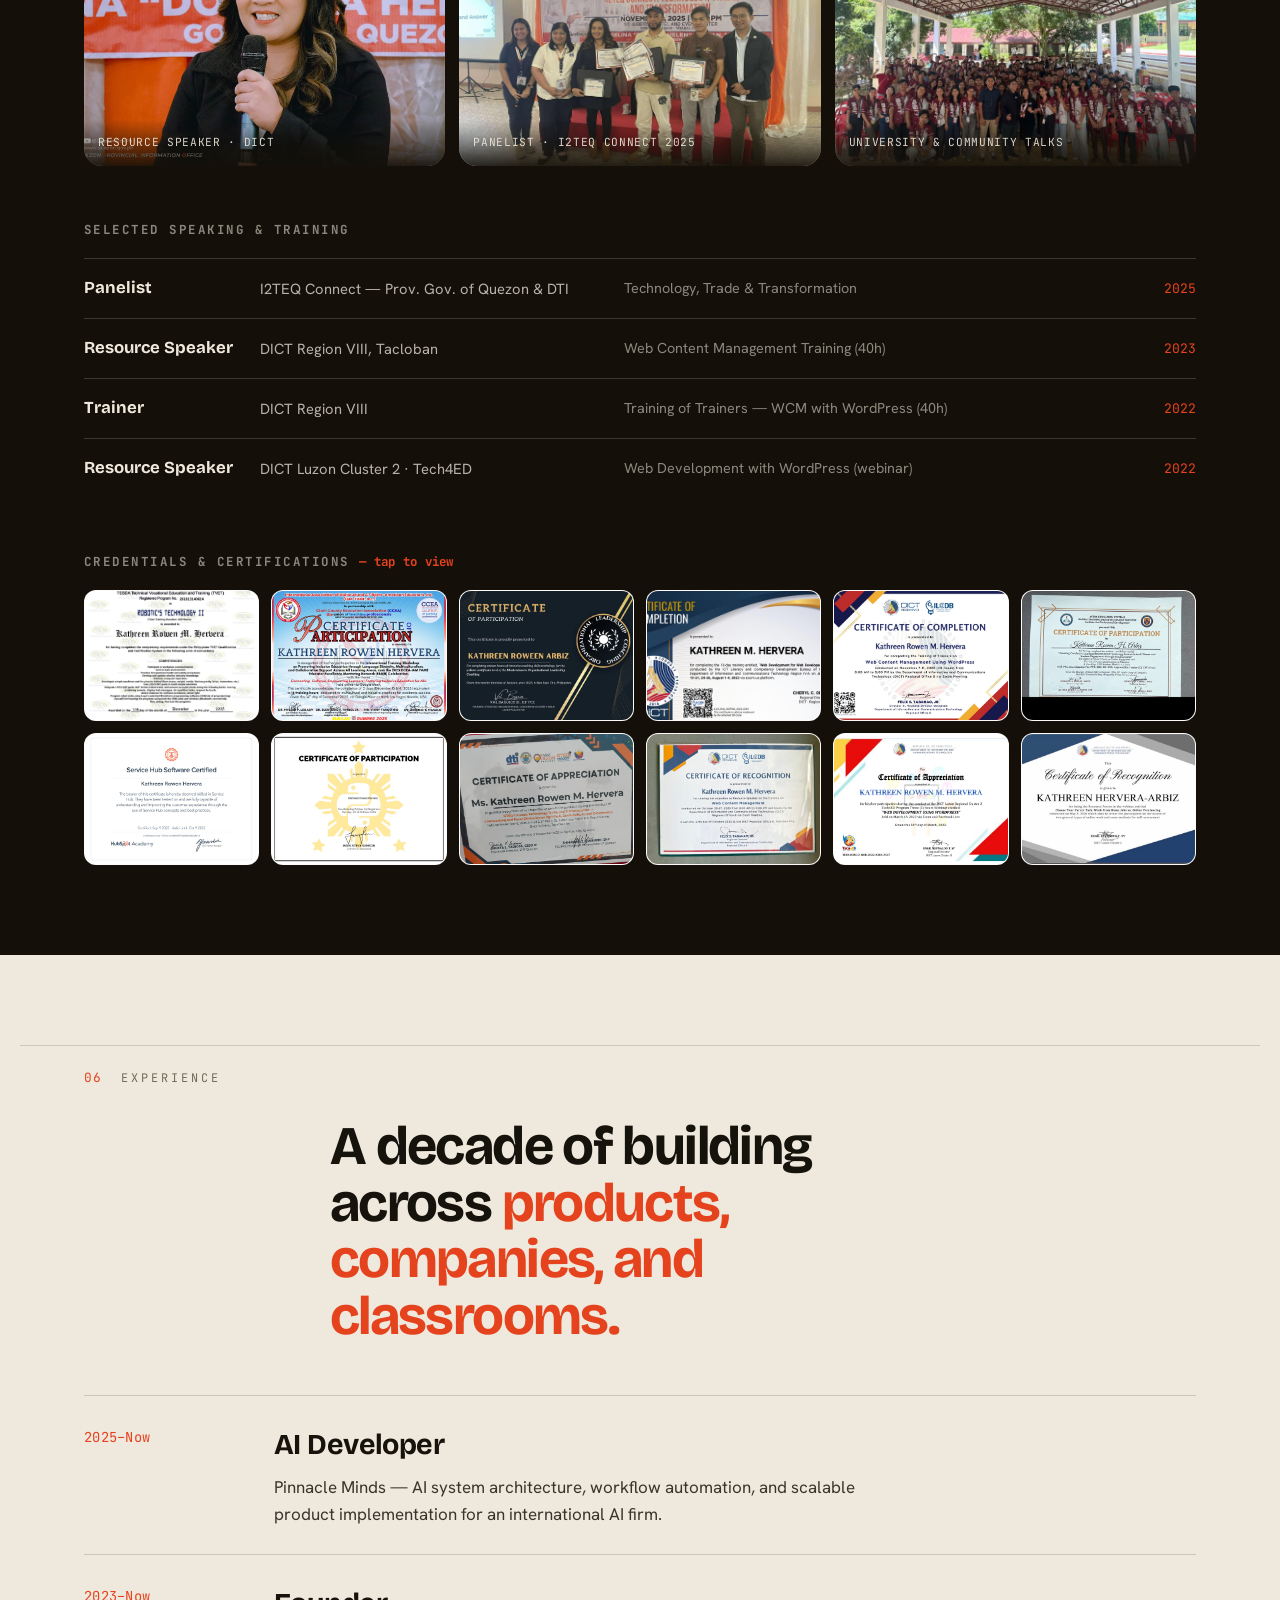
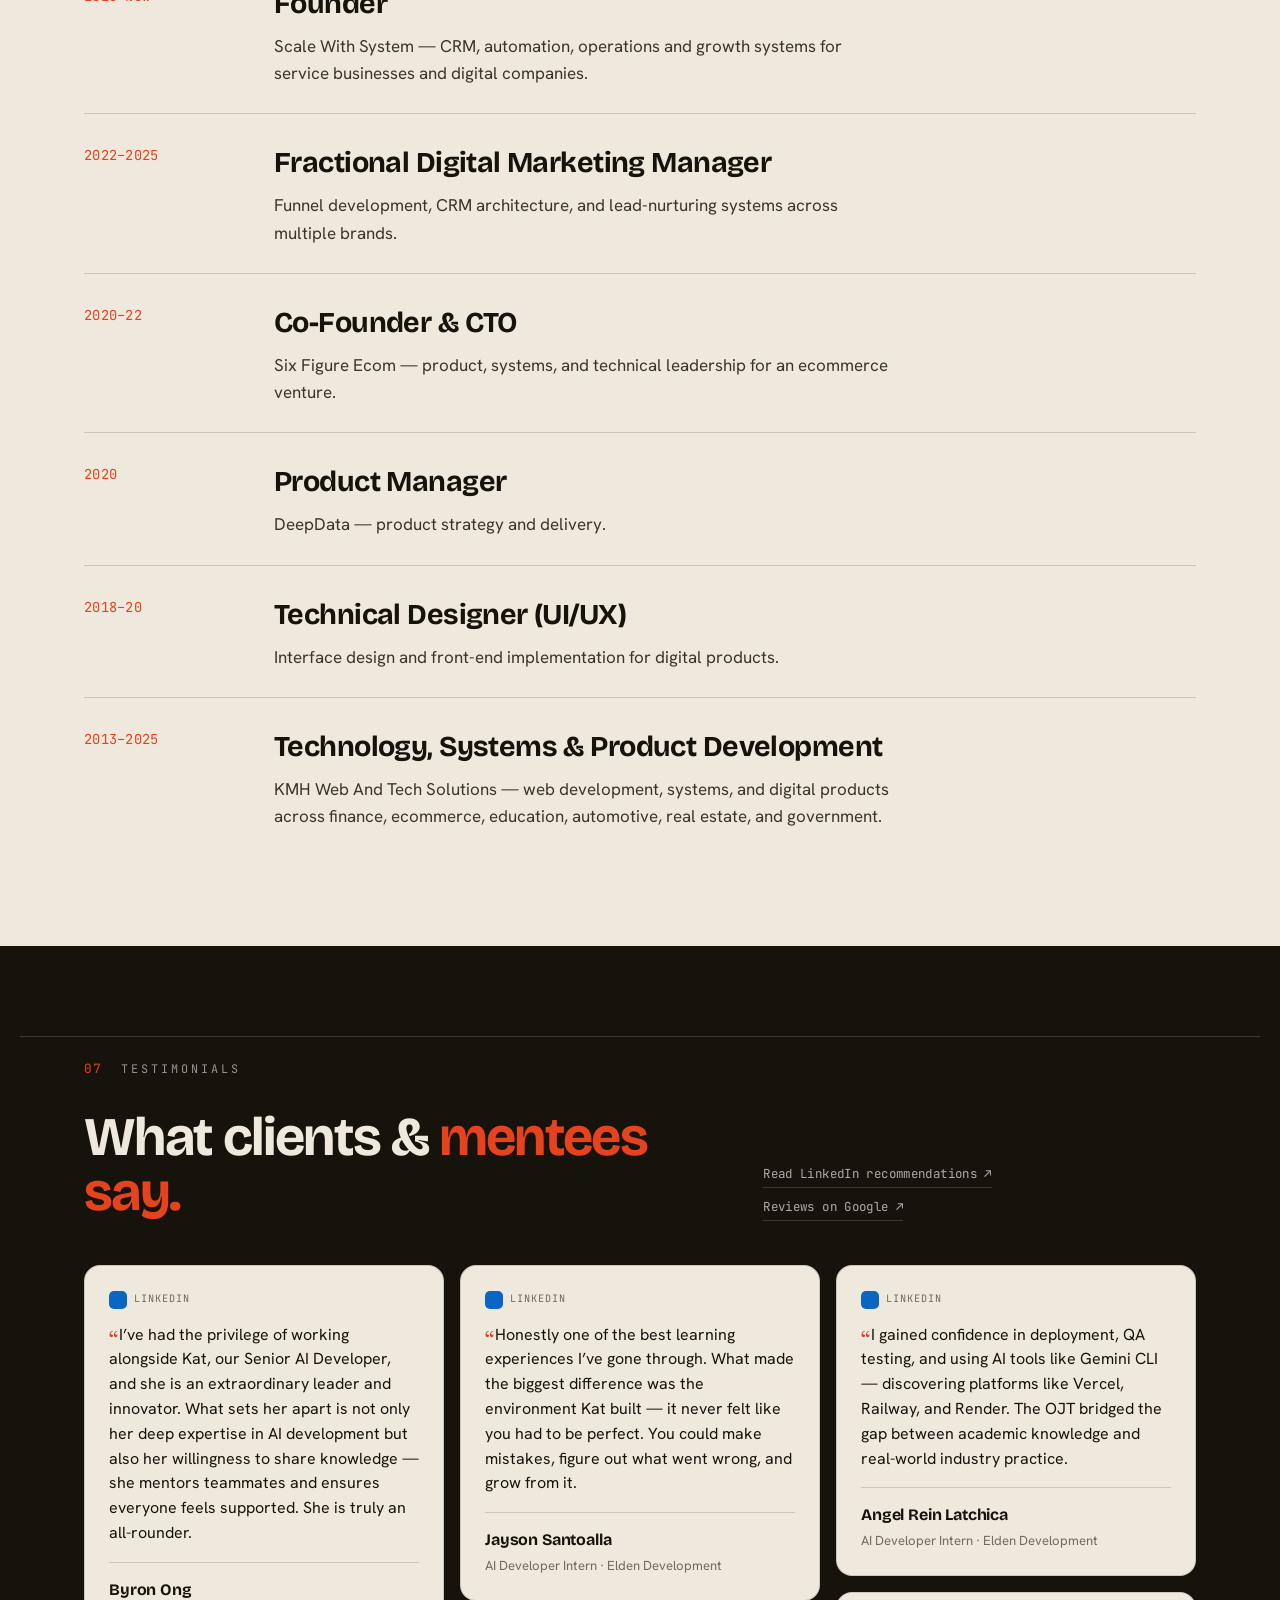
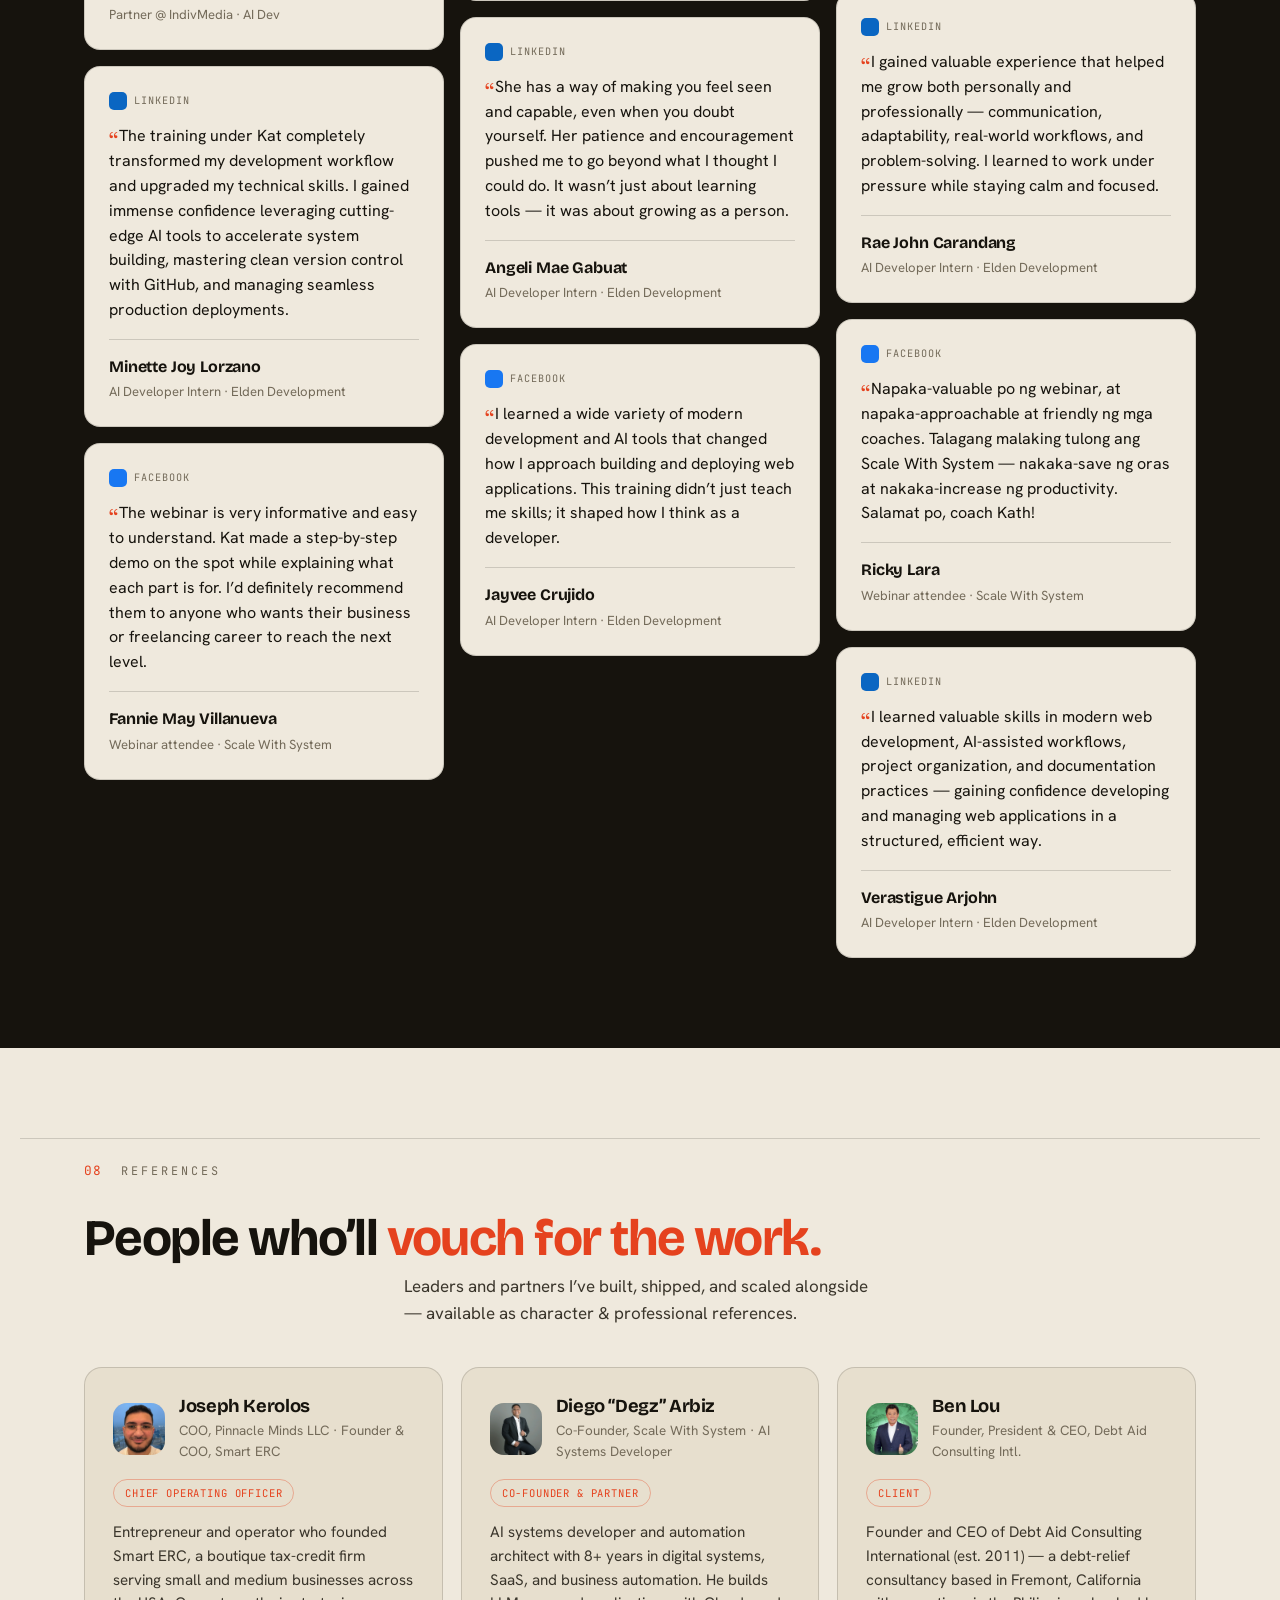
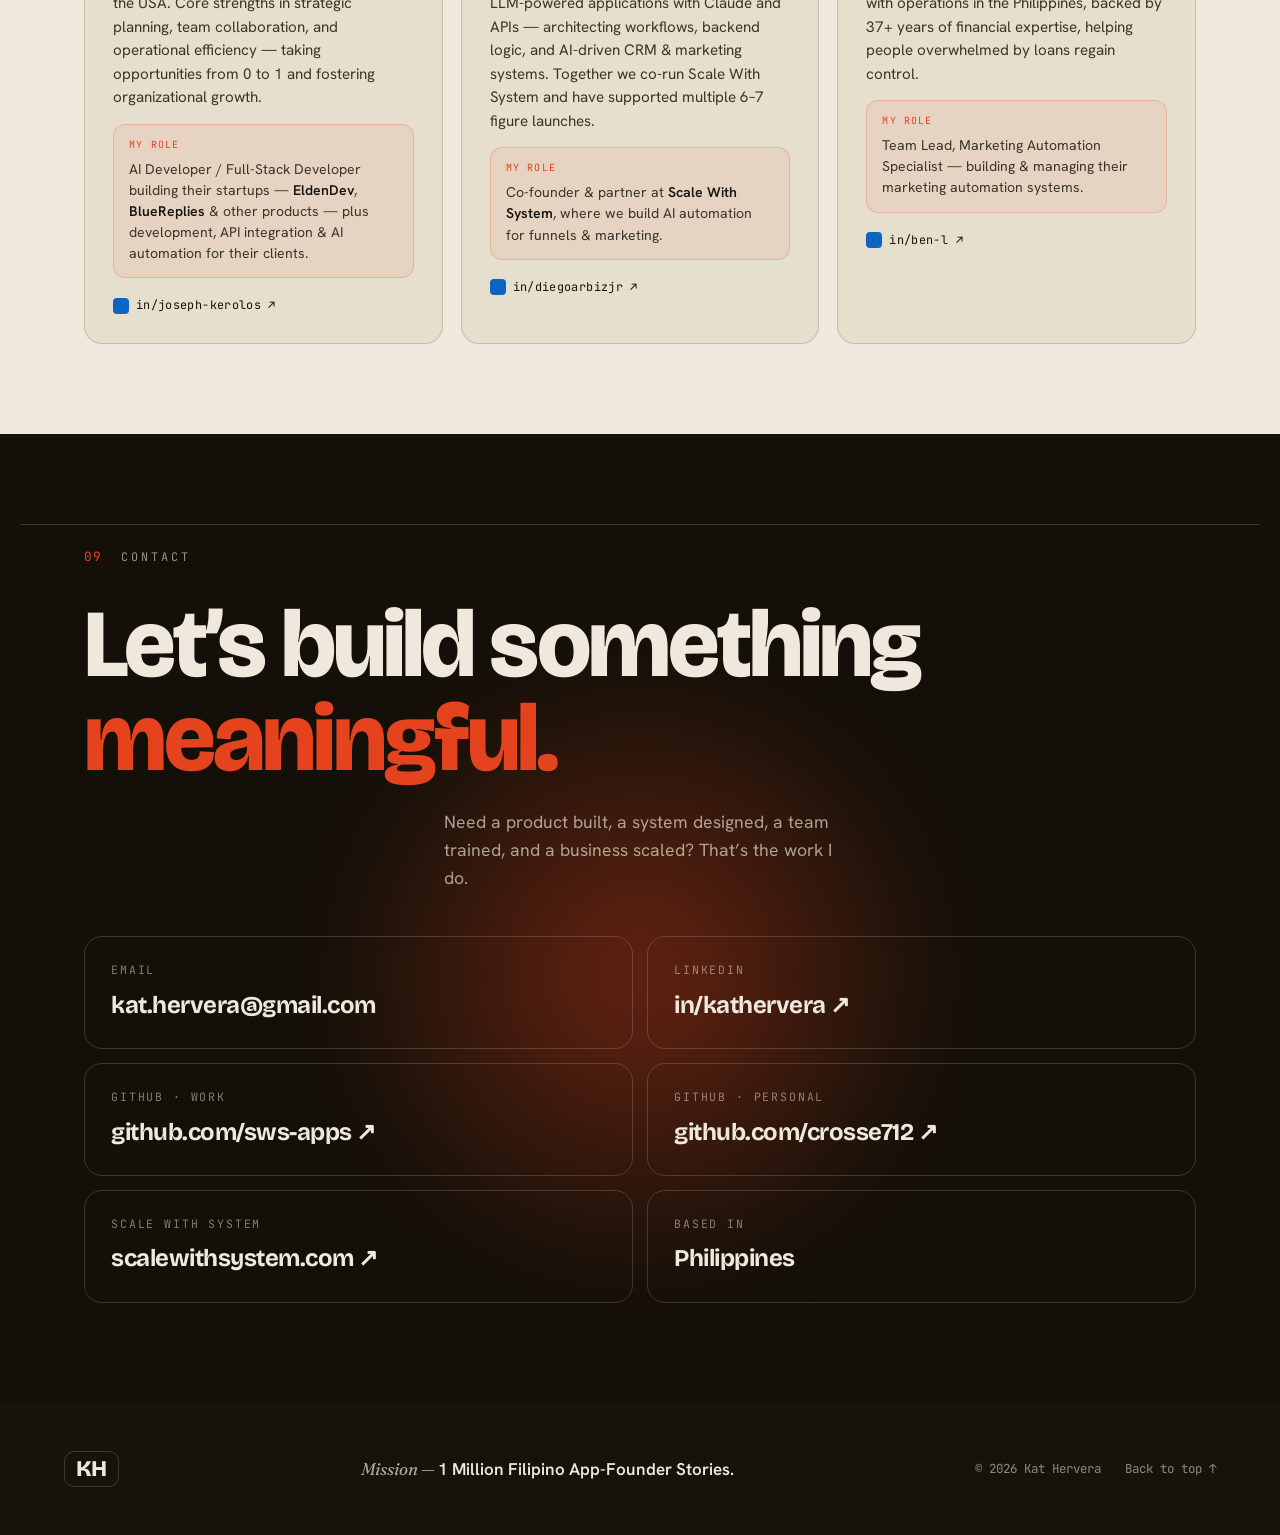
==== commit 0308805a: "Rename credential to "Licensed Educator / Trainer" Replace "Licensed Professional Teacher" (LPT) acr" ====
--- a/index.html
+++ b/index.html
@@ -4,7 +4,7 @@
 <meta charset="UTF-8" />
 <meta name="viewport" content="width=device-width, initial-scale=1.0" />
 <title>Kat Hervera — AI Developer, Product Manager & Systems Architect</title>
-<meta name="description" content="Kat Hervera builds AI-powered products, scalable systems, and future-ready teams. AI Developer, Product Manager, Systems Architect, and Licensed Professional Teacher. Founder of Scale With System." />
+<meta name="description" content="Kat Hervera builds AI-powered products, scalable systems, and future-ready teams. AI Developer, Product Manager, Systems Architect, and Licensed Educator / Trainer. Founder of Scale With System." />
 <meta name="author" content="Kat Hervera" />
 
 <!-- Open Graph -->
@@ -52,7 +52,7 @@
       </p>
       <h1 class="hero__name reveal" data-d="2"><span class="hero__n1">Kat</span><span class="hero__n2">Hervera</span></h1>
       <p class="hero__roles reveal" data-d="3">
-        AI Developer <i>/</i> Product Manager <i>/</i> Systems Architect <i>/</i> Licensed Professional Teacher
+        AI Developer <i>/</i> Product Manager <i>/</i> Systems Architect <i>/</i> Licensed Educator / Trainer
       </p>
       <p class="hero__tag reveal" data-d="4">
         Building AI-powered products, scalable systems, and future-ready teams.
@@ -87,7 +87,7 @@
     <div class="stat fade"><span class="stat__num">10<i>+</i></span><span class="stat__label">Years in technology</span></div>
     <div class="stat fade"><span class="stat__num">100<i>+</i></span><span class="stat__label">Systems, sites &amp; products delivered</span></div>
     <div class="stat fade"><span class="stat__num">8<i>+</i></span><span class="stat__label">Industries served</span></div>
-    <div class="stat stat--word fade"><span class="stat__num stat__num--sm">LPT</span><span class="stat__label">Licensed Professional Teacher</span></div>
+    <div class="stat stat--word fade"><span class="stat__num stat__num--sm">Educator</span><span class="stat__label">Licensed Educator / Trainer</span></div>
     <div class="stat stat--word fade"><span class="stat__num stat__num--sm">1M</span><span class="stat__label">Filipino app-founder stories — the mission</span></div>
   </div>
 </section>
@@ -369,7 +369,7 @@
   </div>
 
   <div class="lead__roles fade">
-    <span>Licensed Professional Teacher (LPT)</span>
+    <span>Licensed Educator / Trainer</span>
     <span>Technical Trainer</span>
     <span>Robotics Technology NC II</span>
     <span>Curriculum Developer</span>
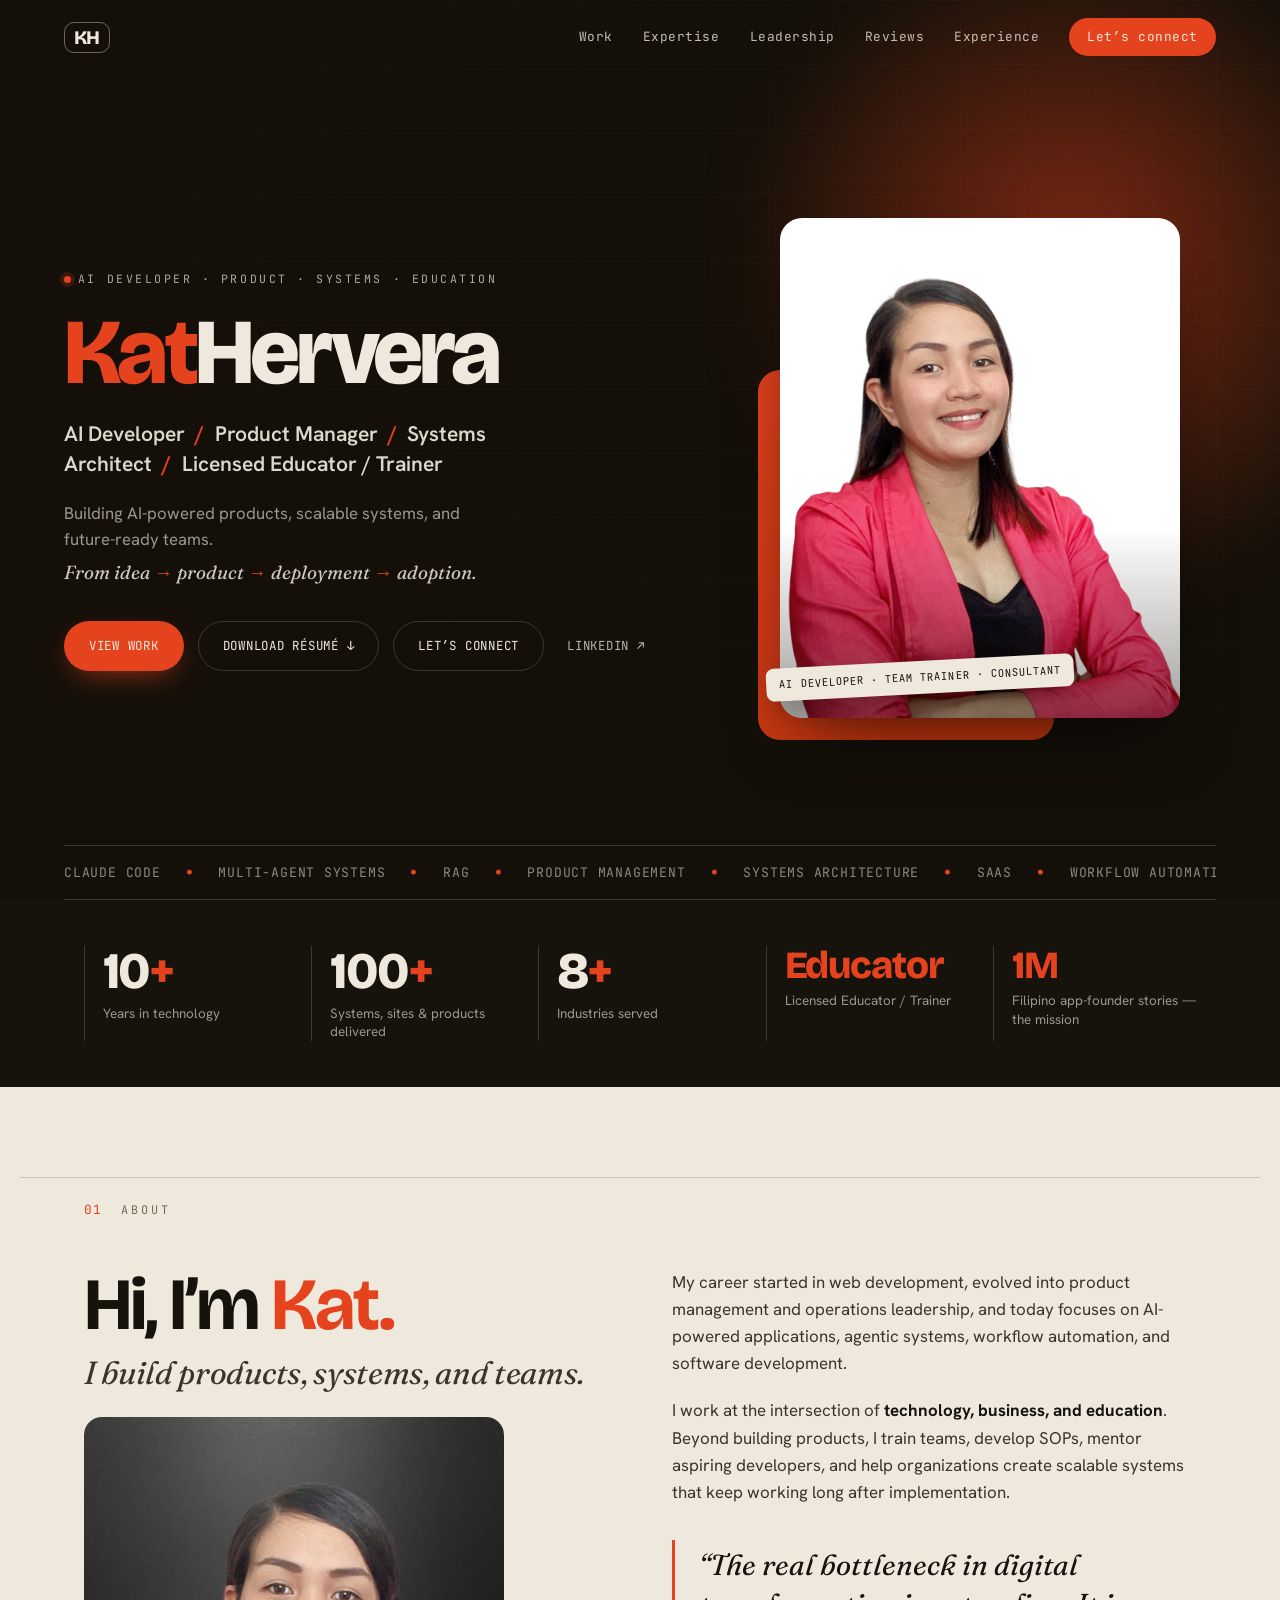
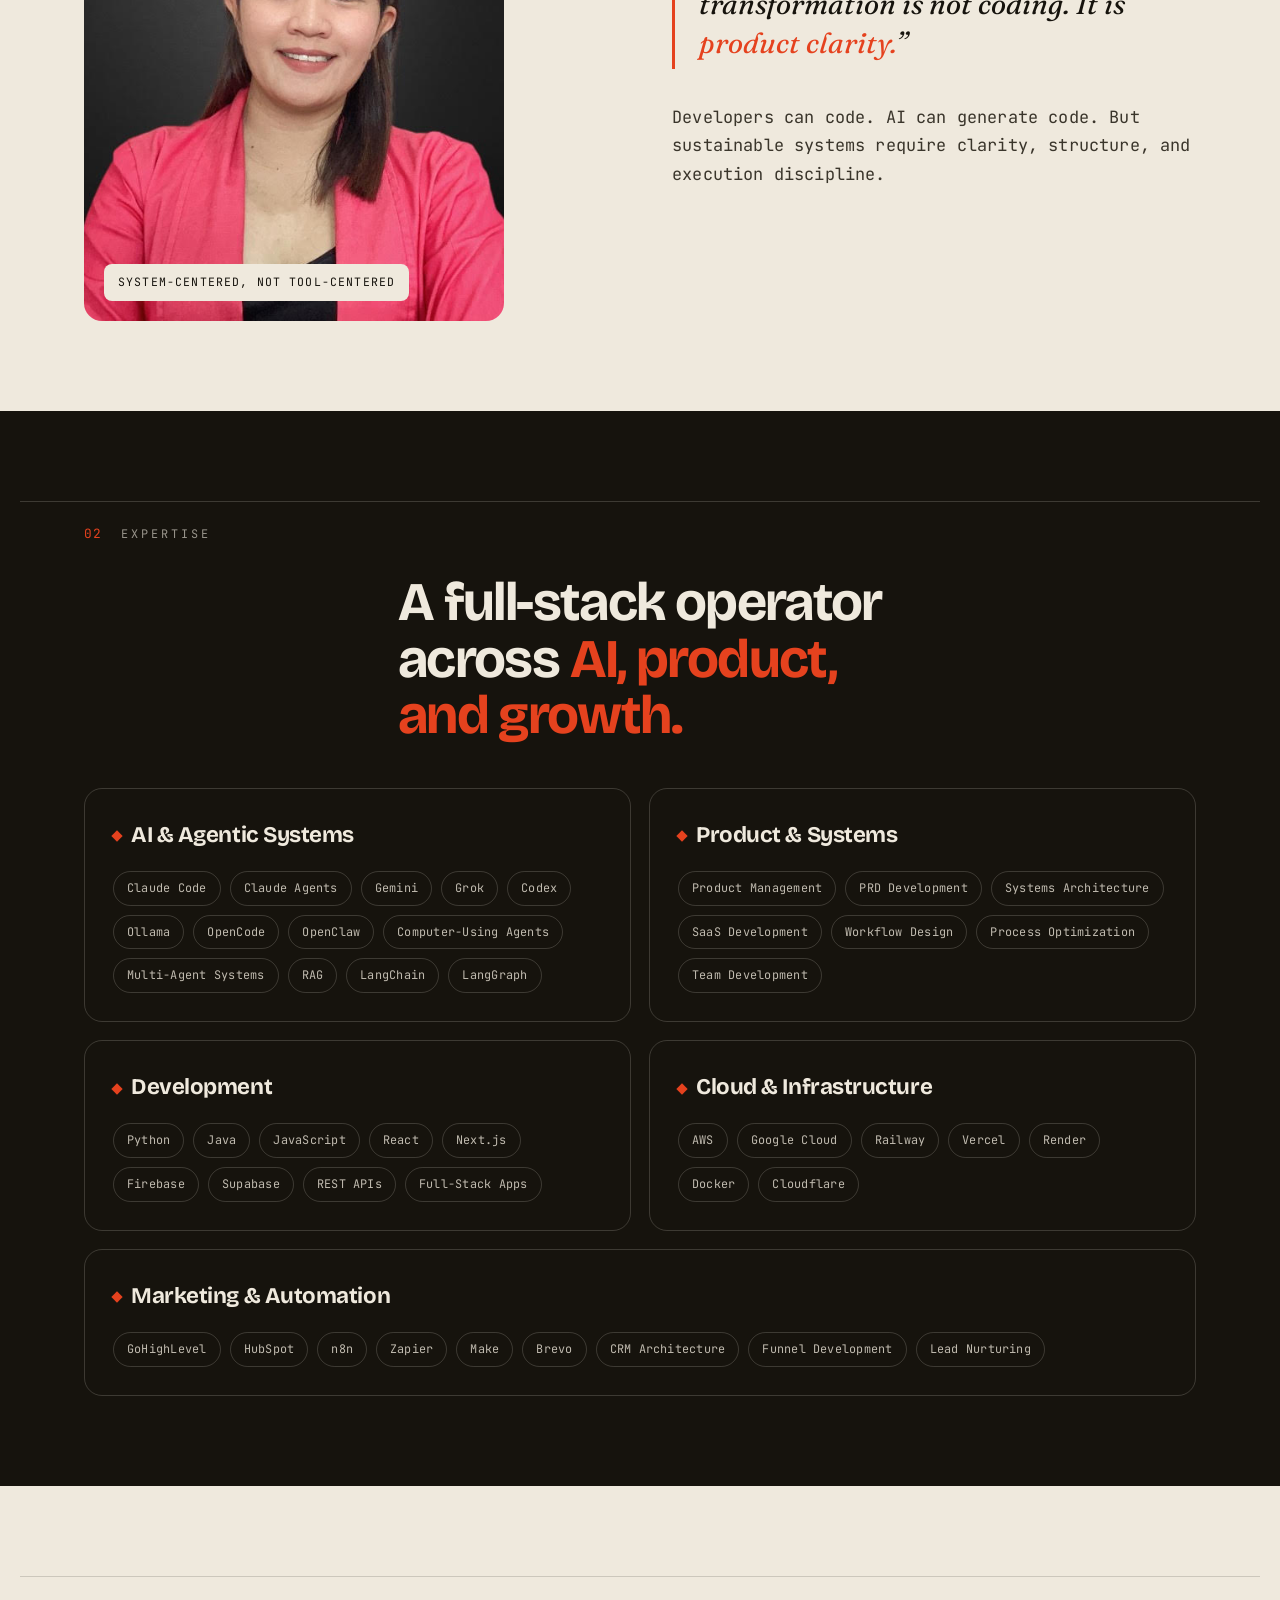
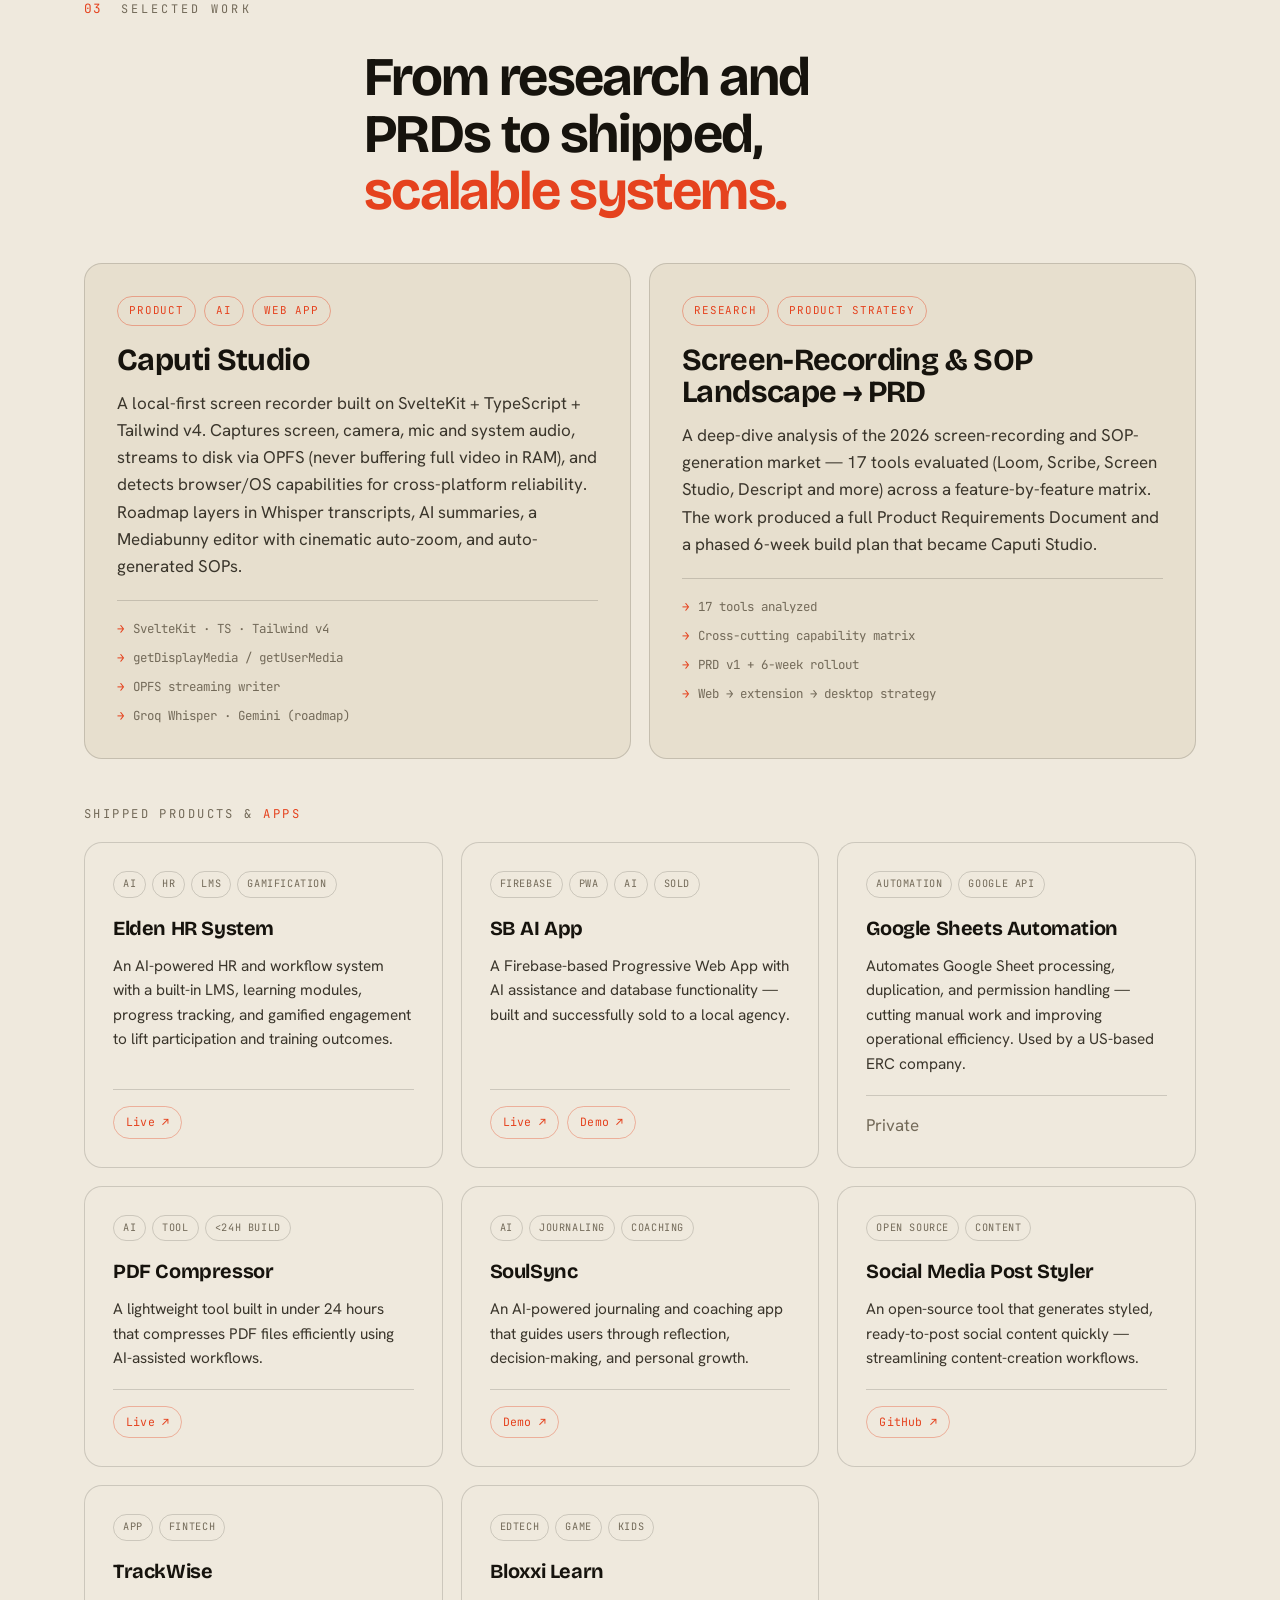
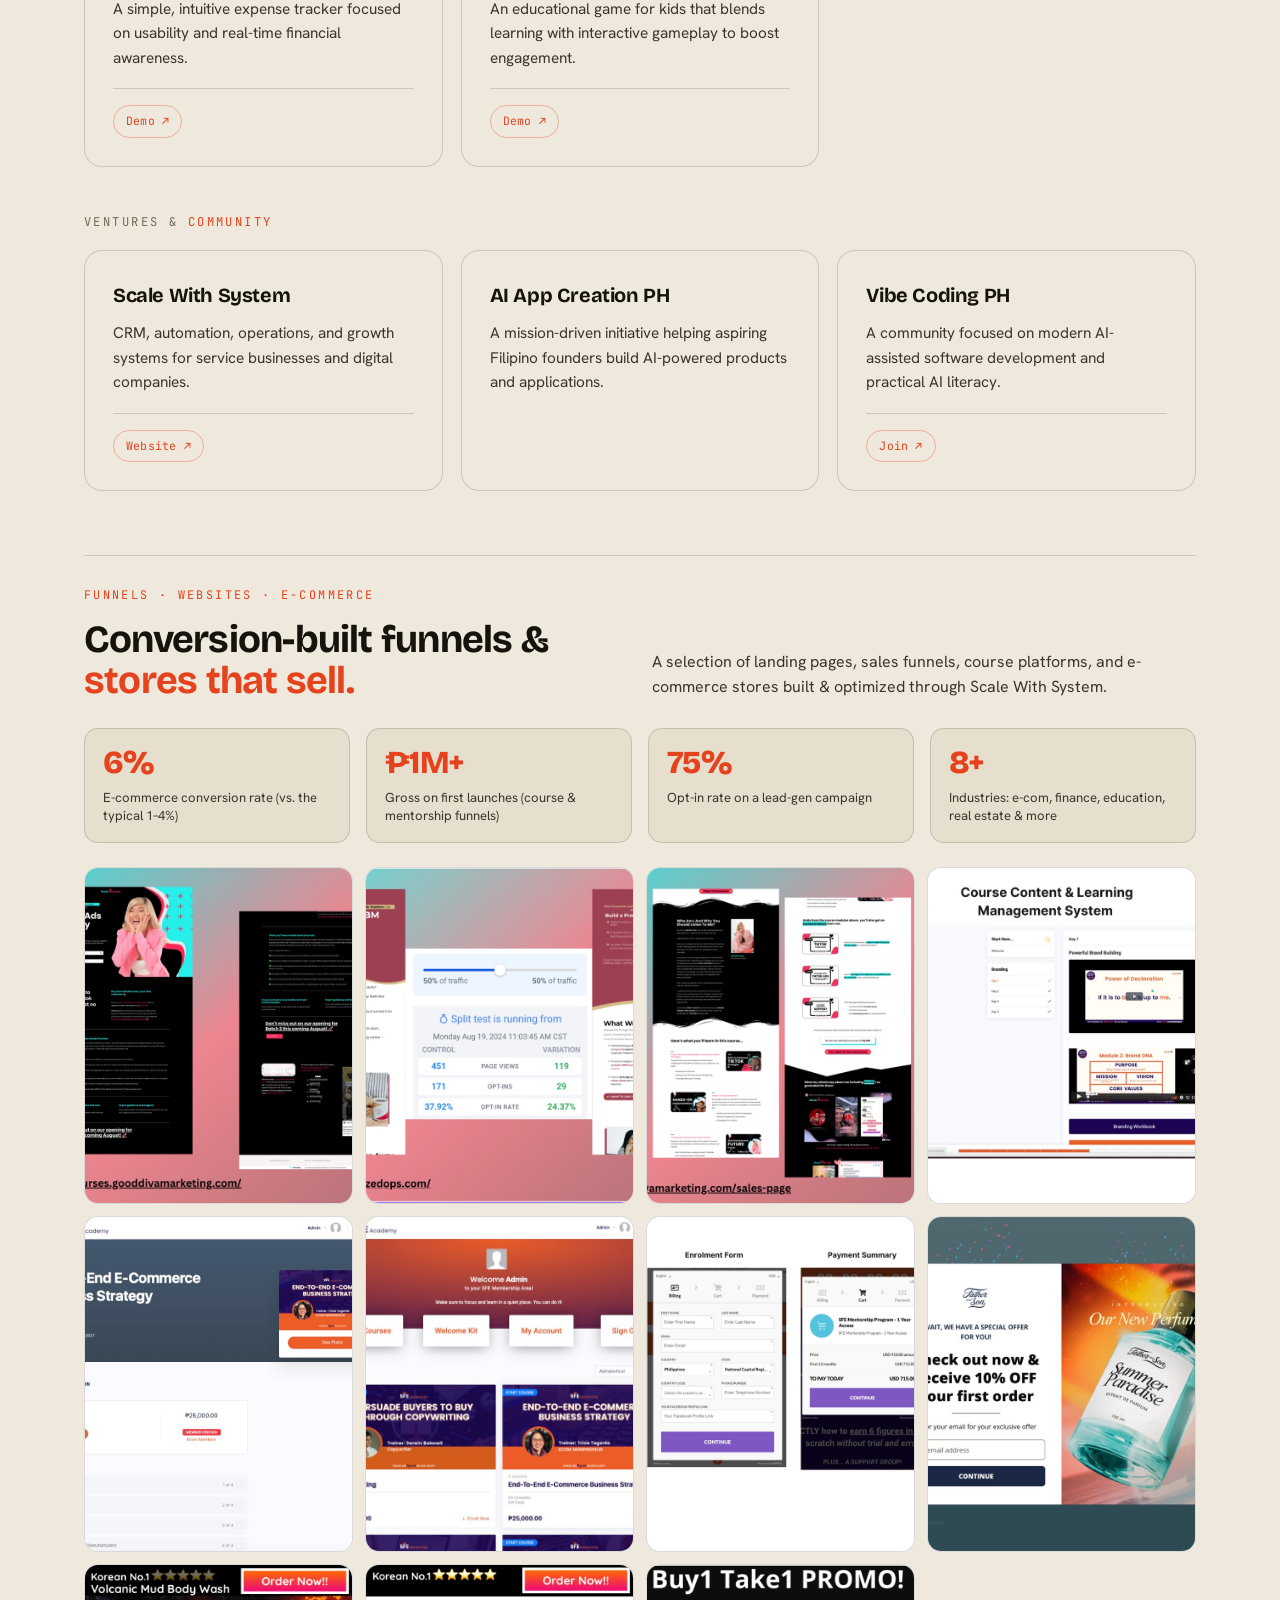
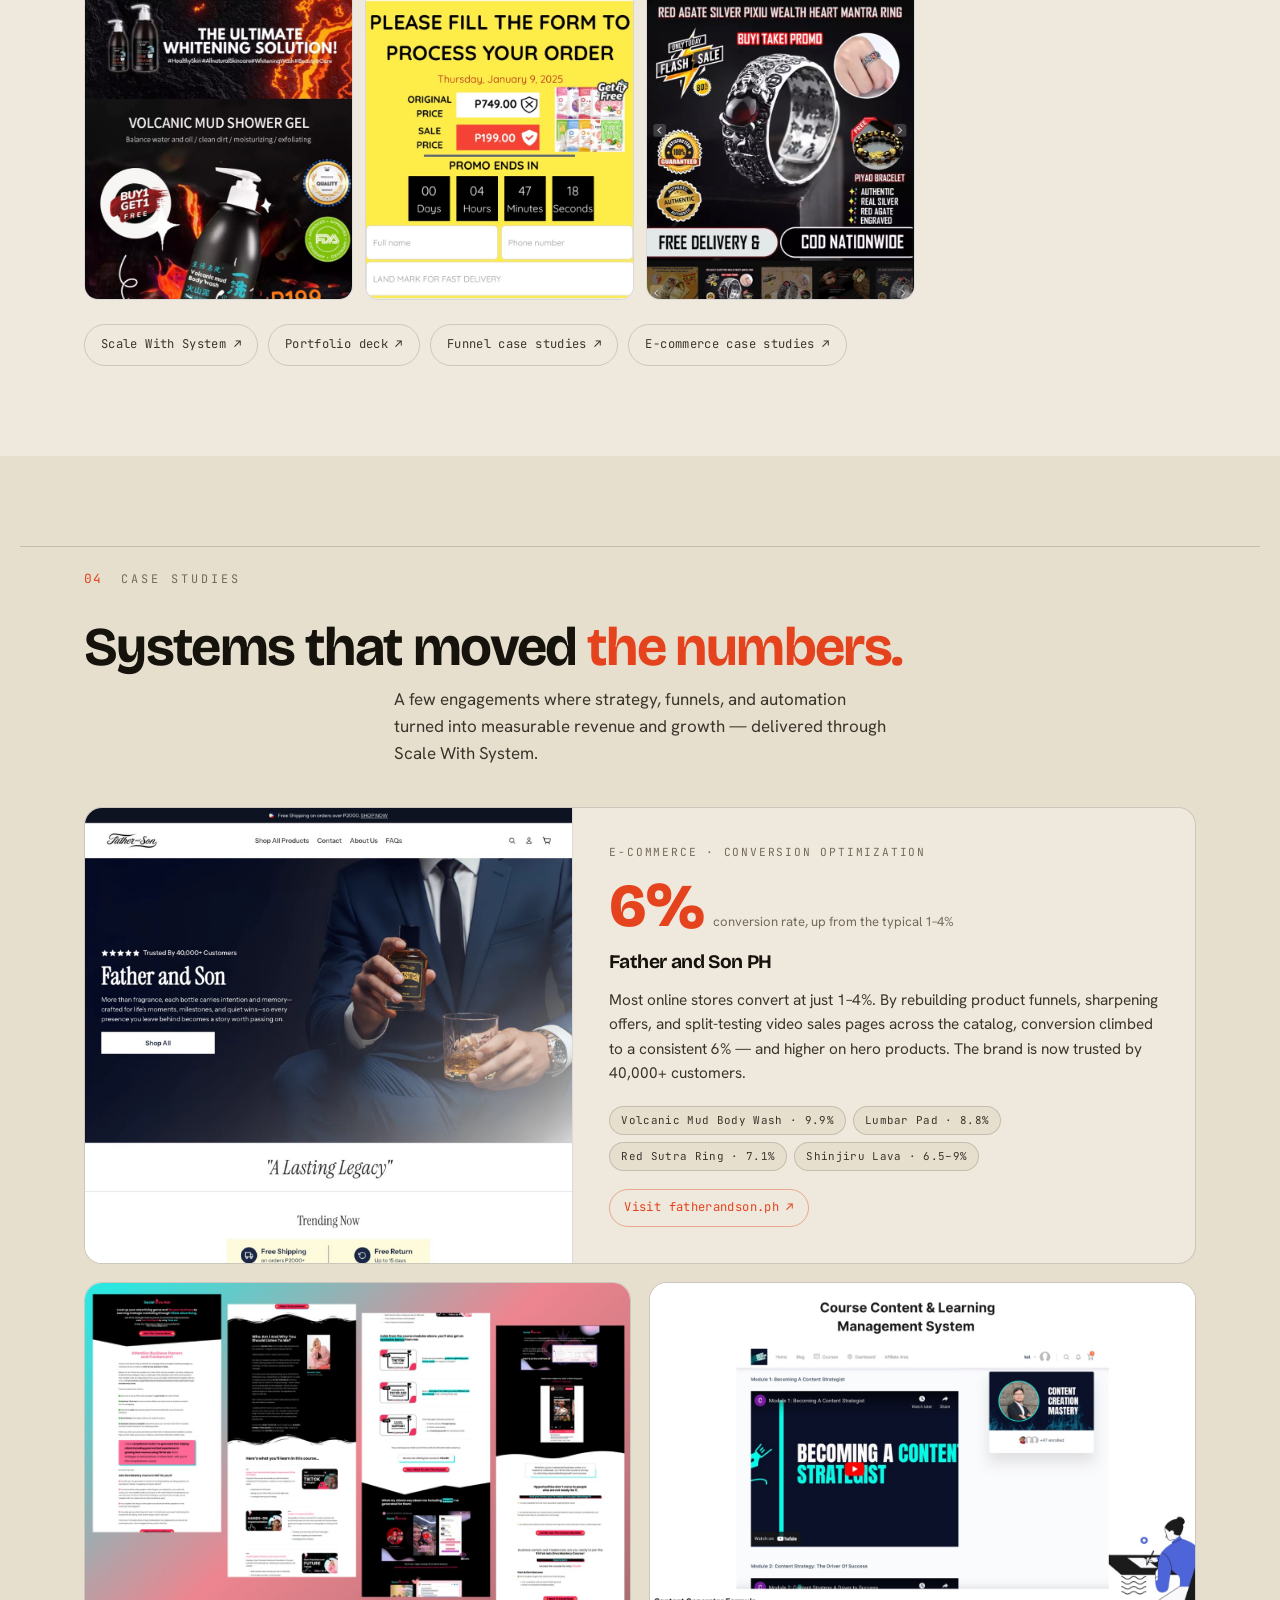
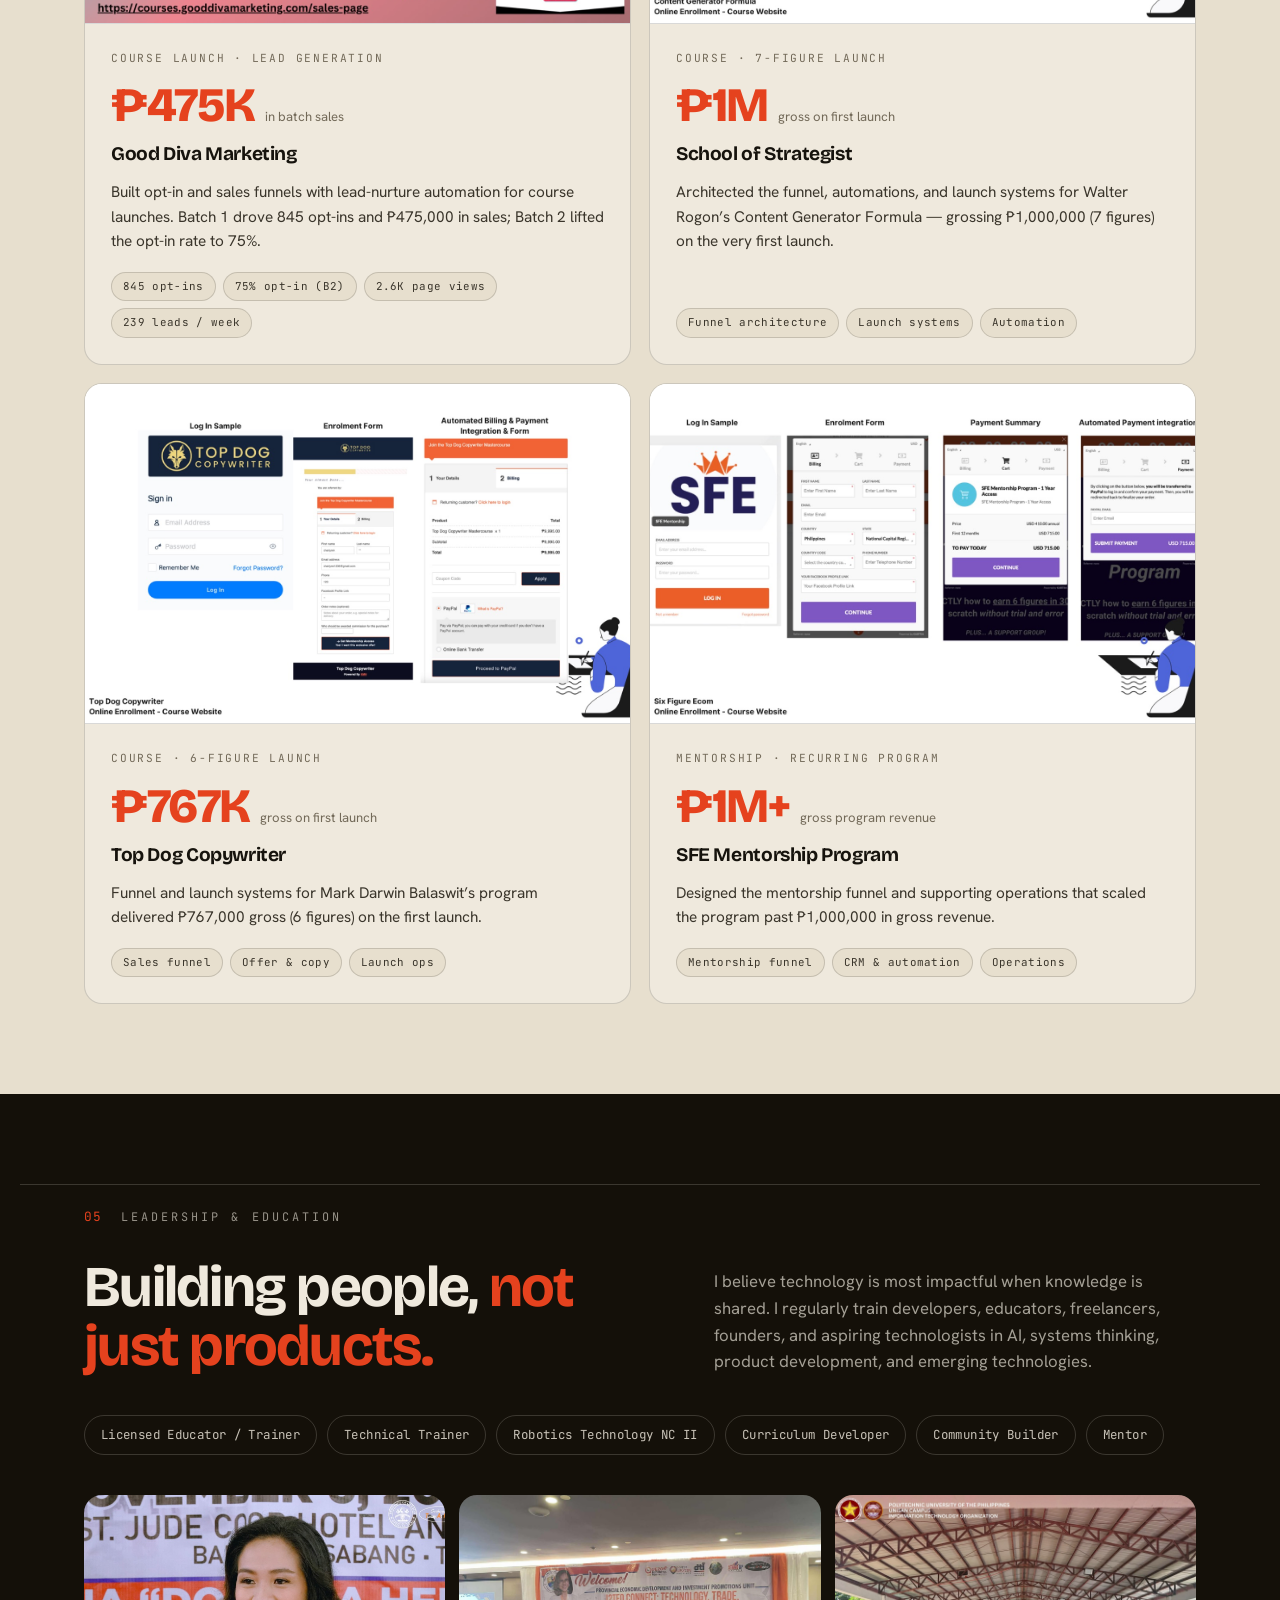
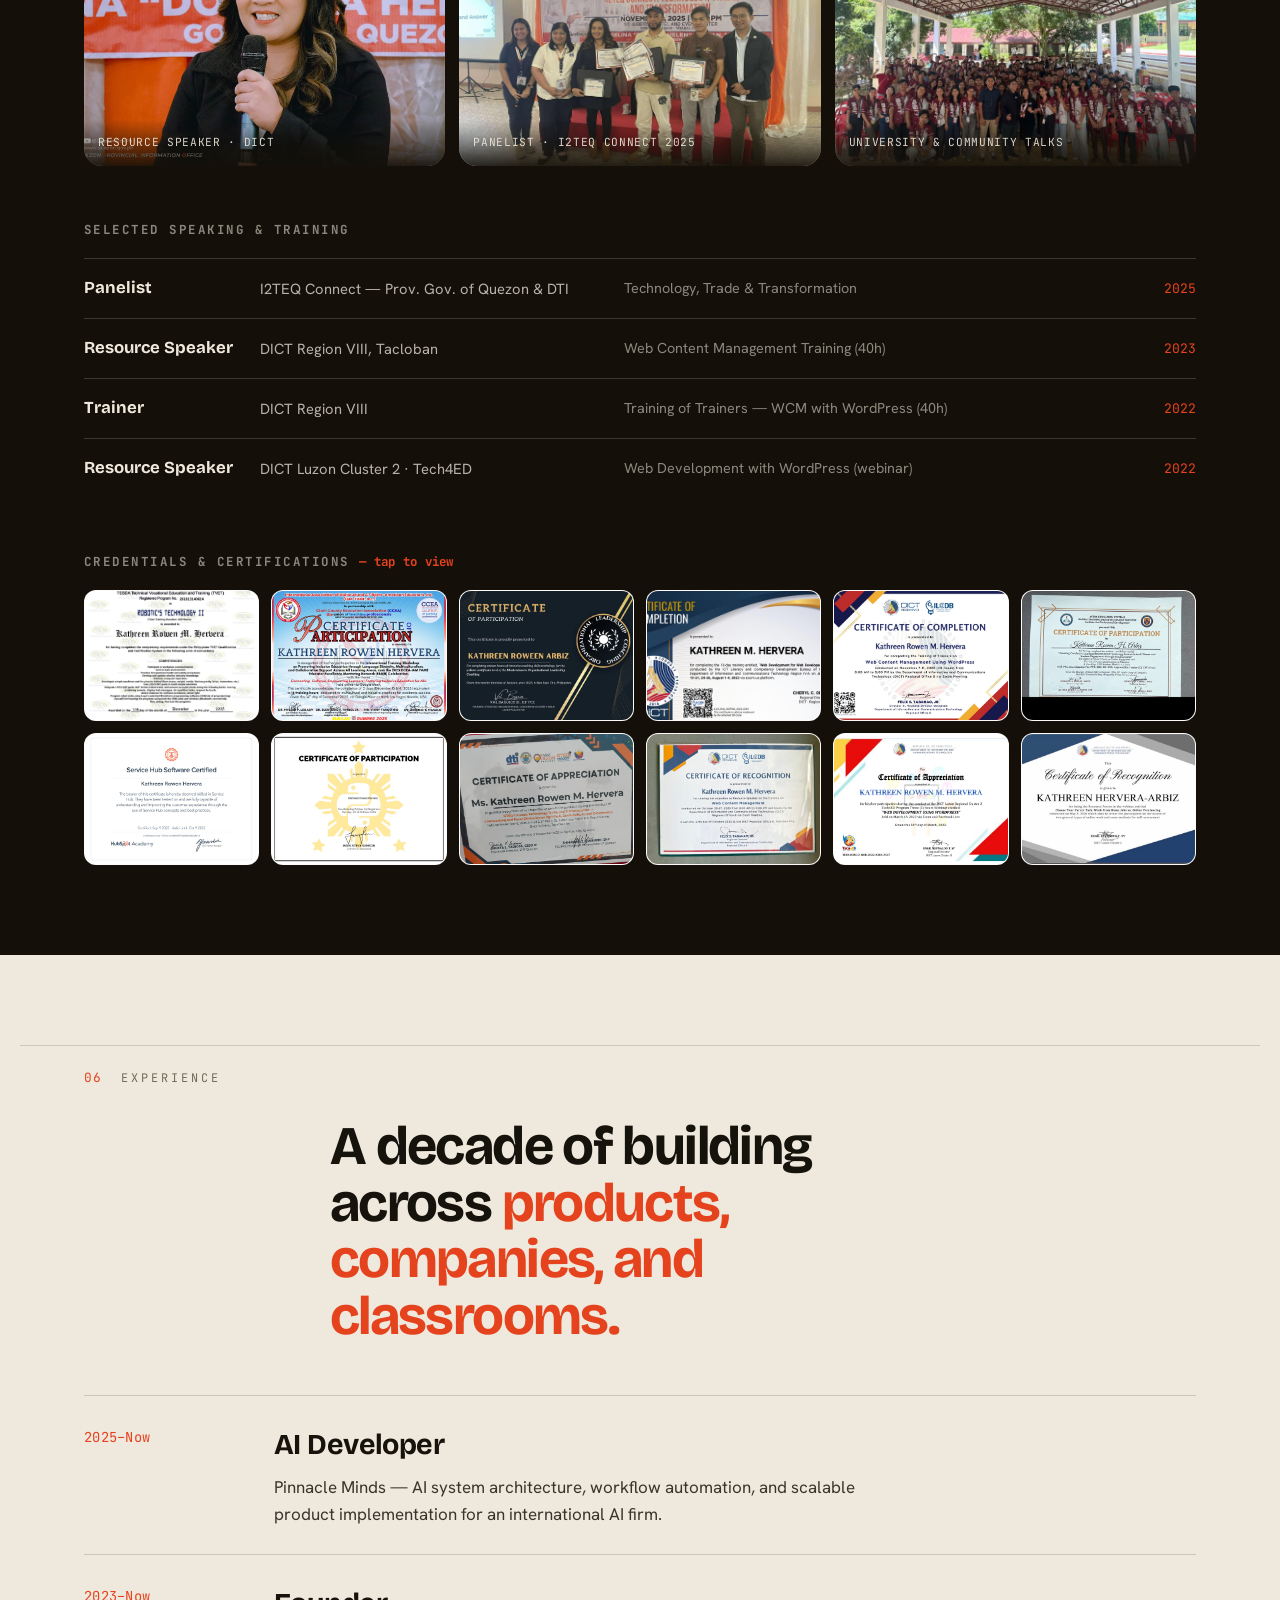
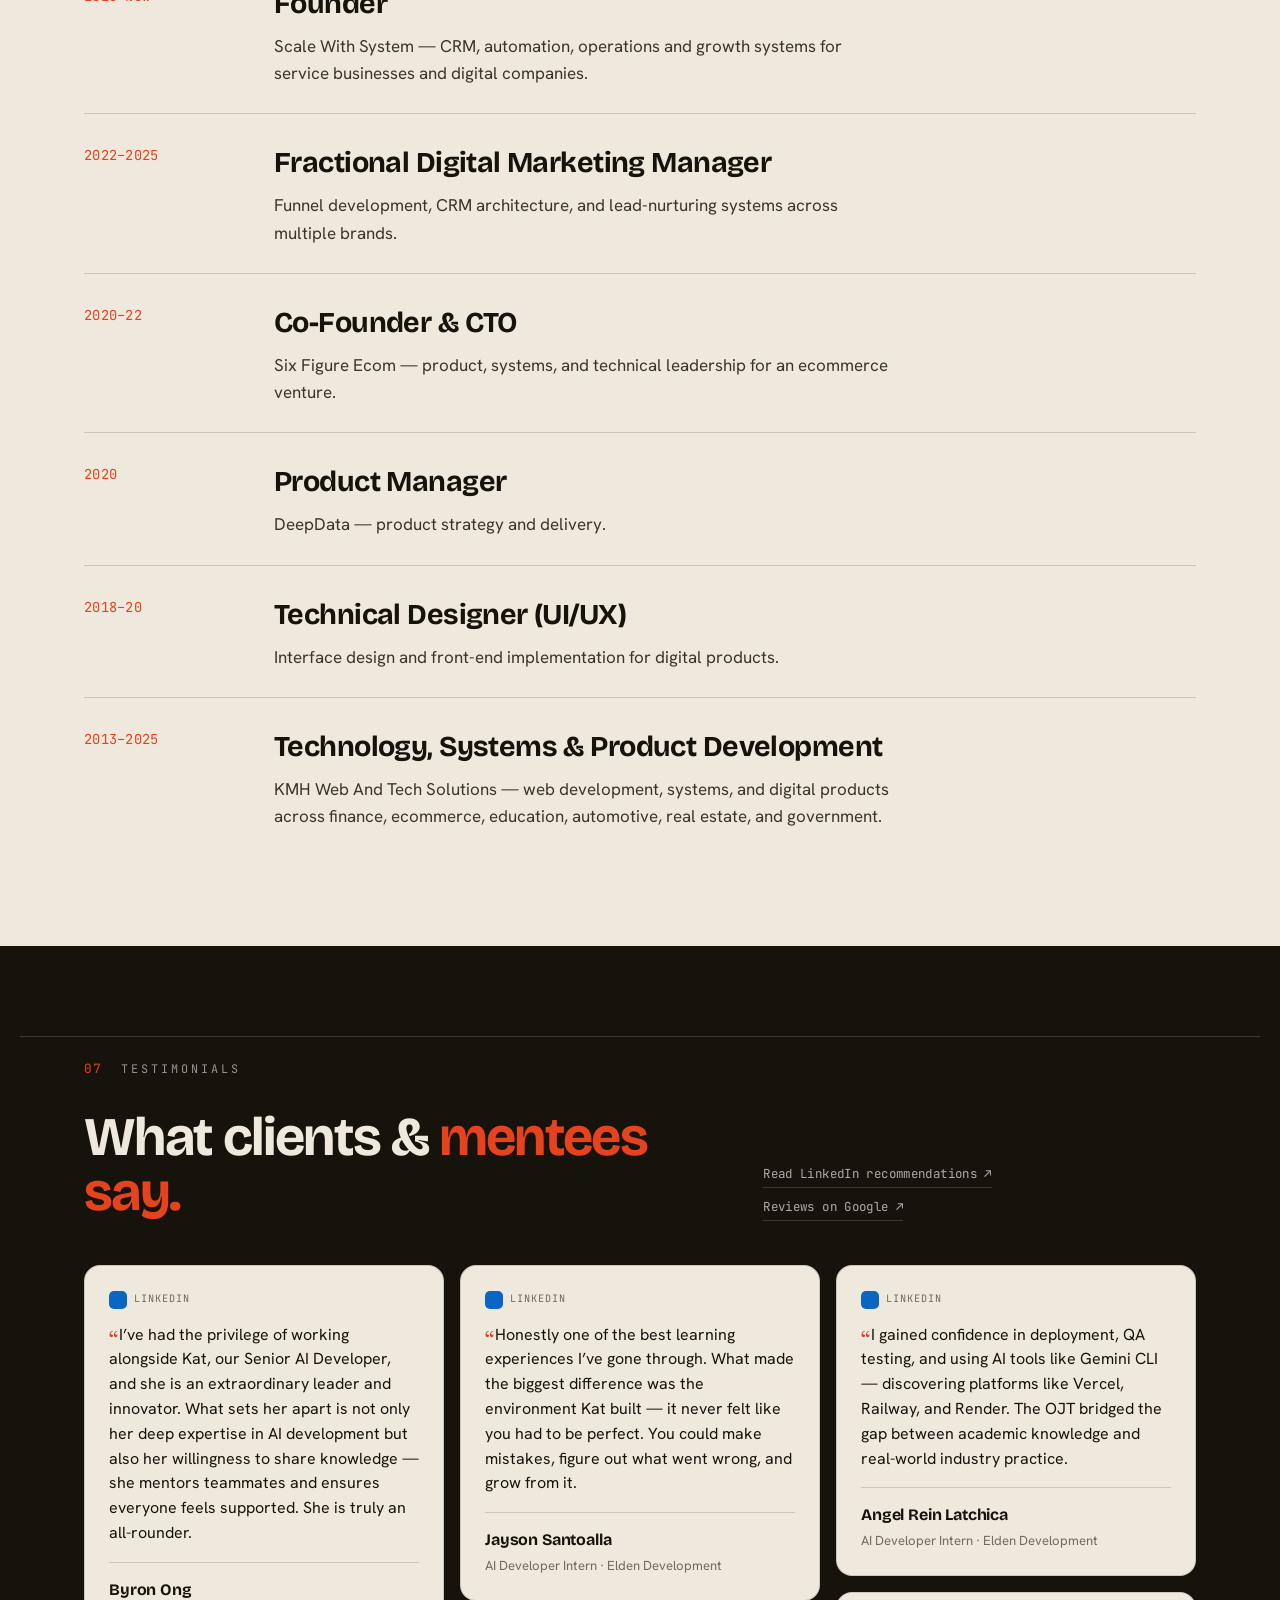
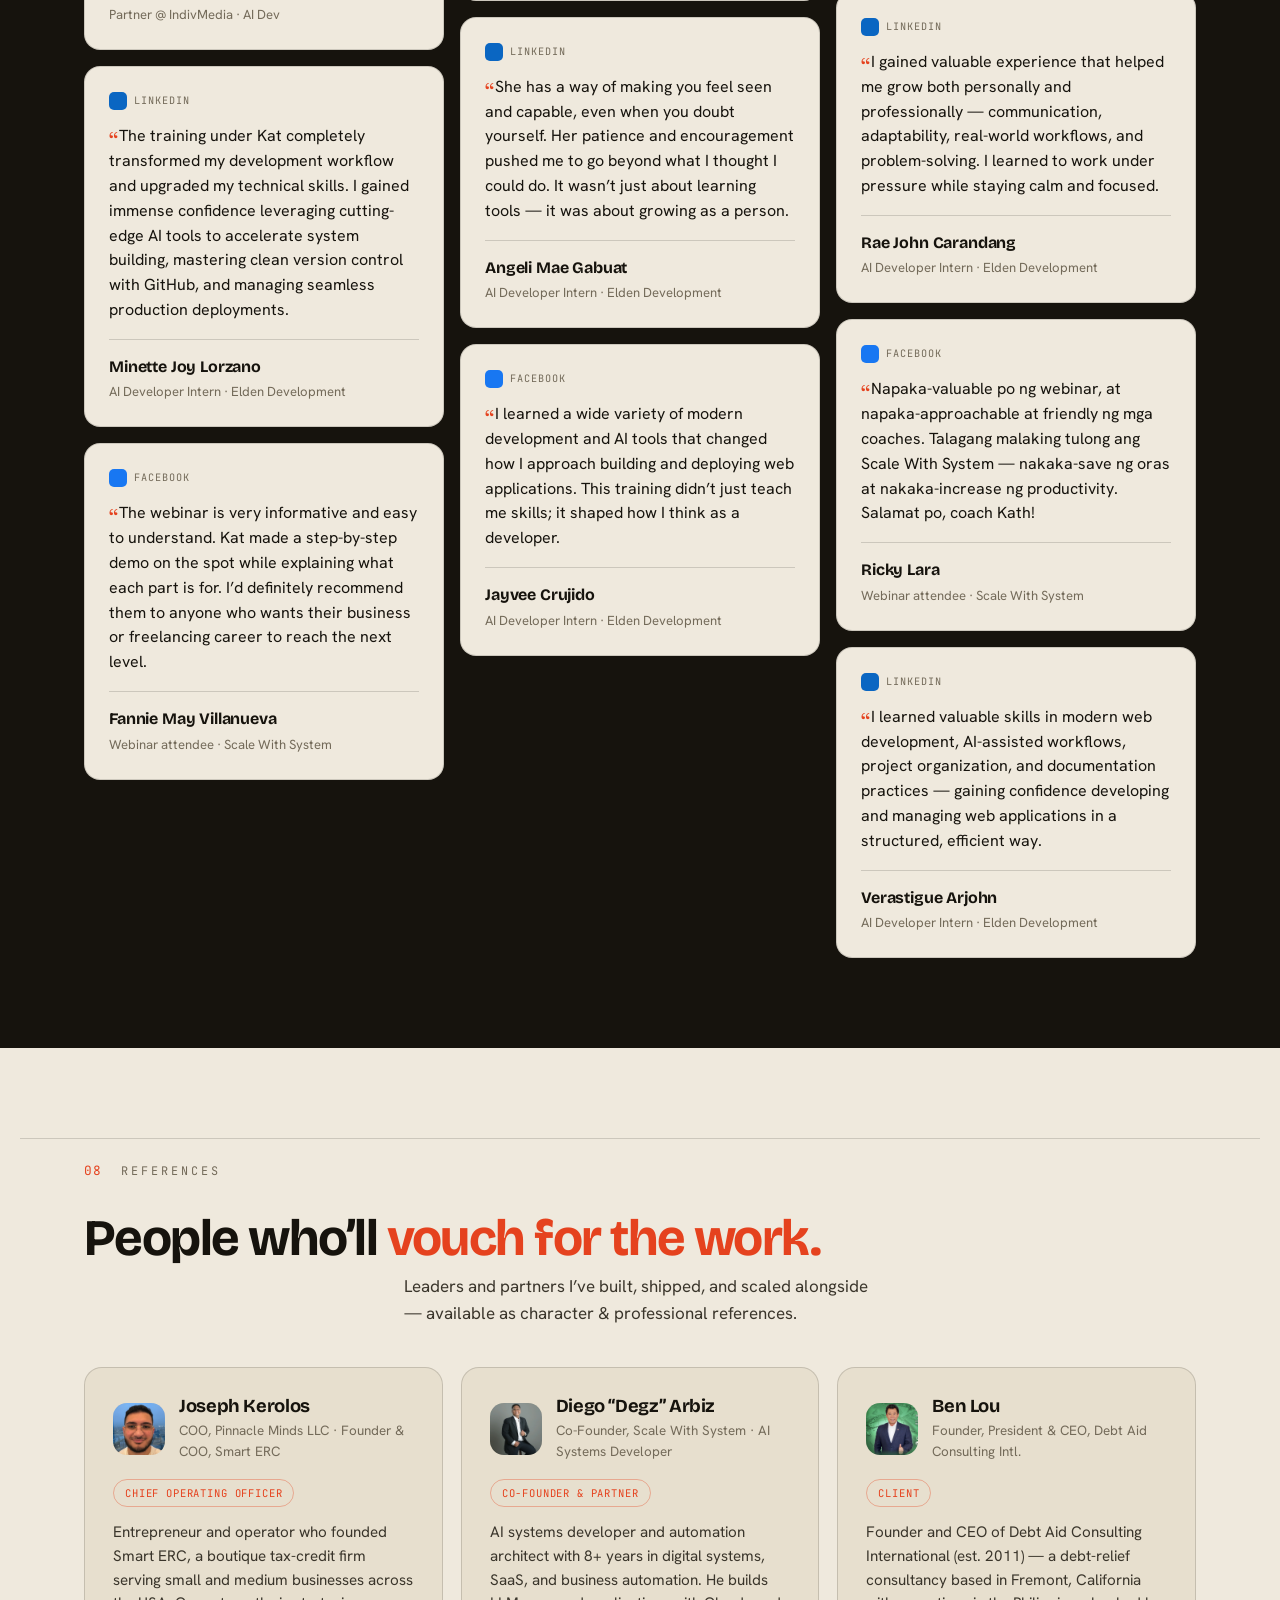
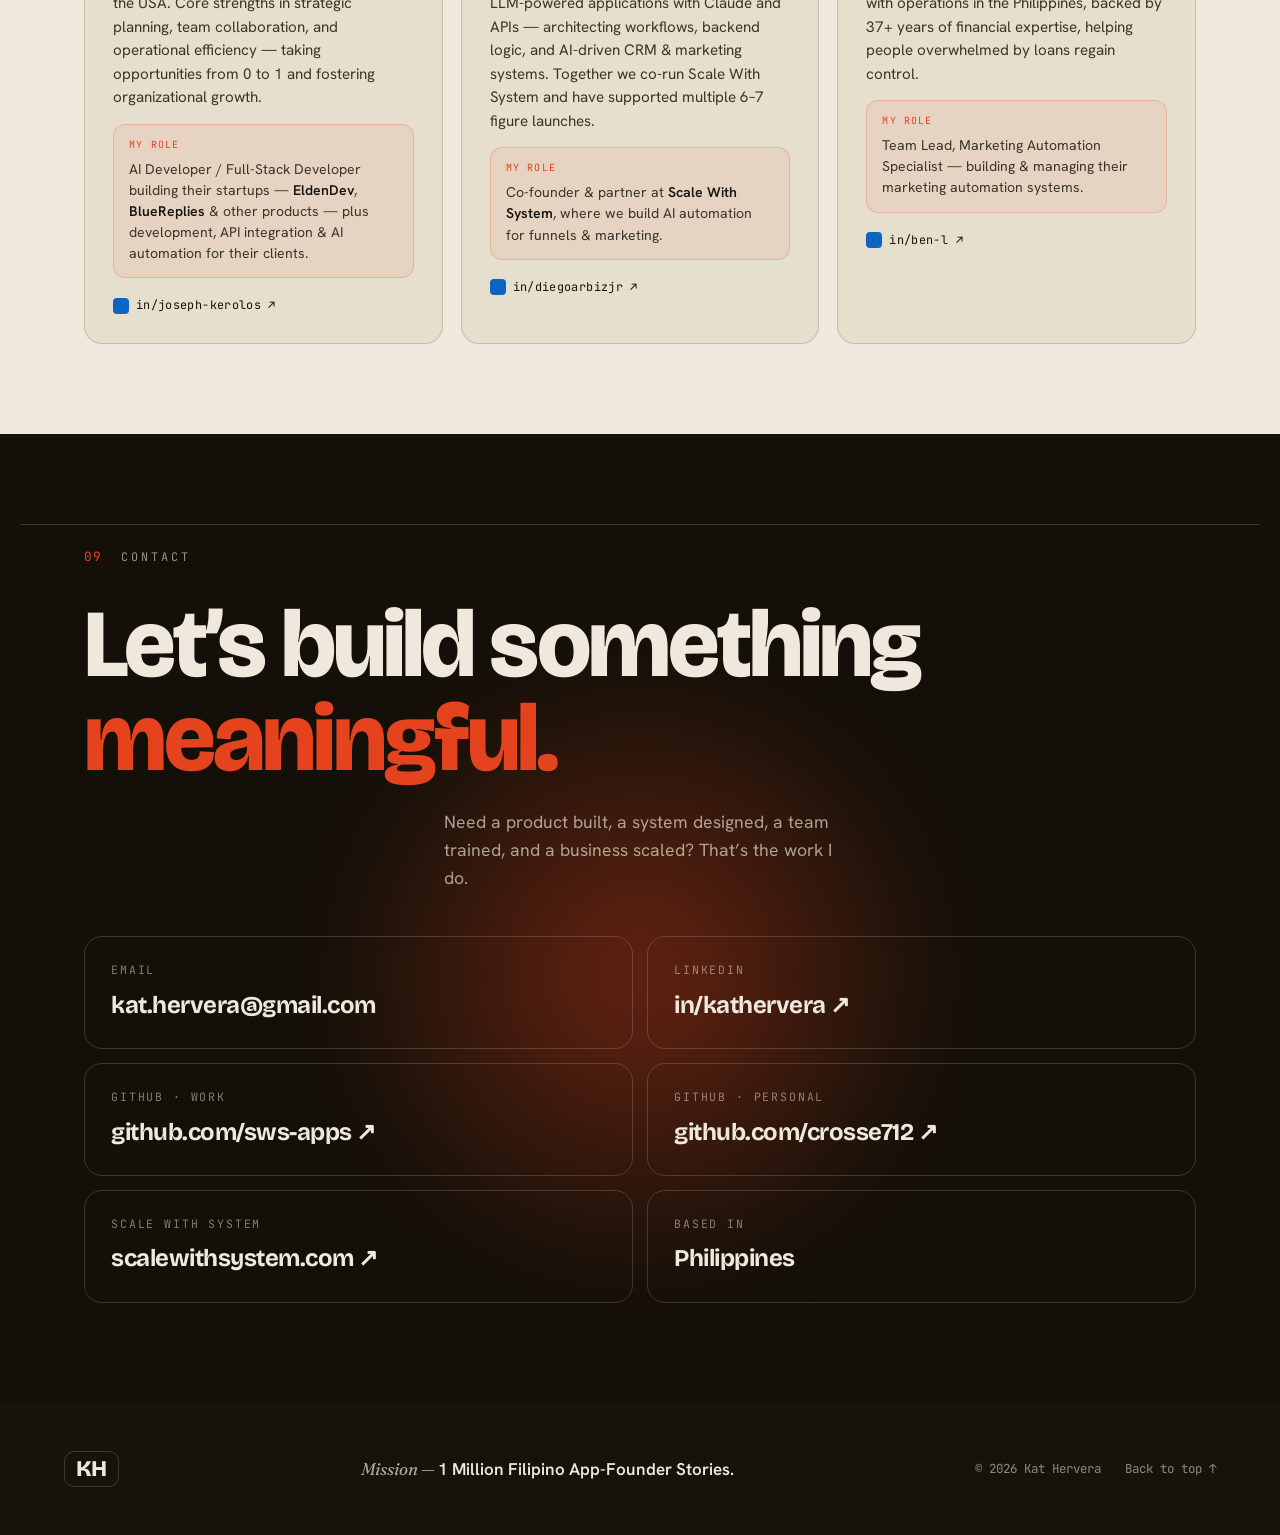
==== commit d67cc75c: "Update hero portrait badge to AI Developer · Team Trainer · Consultant Co-Authored-By: Claude Opus 4" ====
--- a/index.html
+++ b/index.html
@@ -68,7 +68,7 @@
     <div class="hero__portrait reveal" data-d="3">
       <div class="hero__portrait-shape" aria-hidden="true"></div>
       <img src="images/kat-hero.png" alt="Portrait of Kat Hervera" width="1020" height="1700" />
-      <span class="hero__badge">Founder · Scale With System</span>
+      <span class="hero__badge">AI Developer · Team Trainer · Consultant</span>
     </div>
   </div>
 
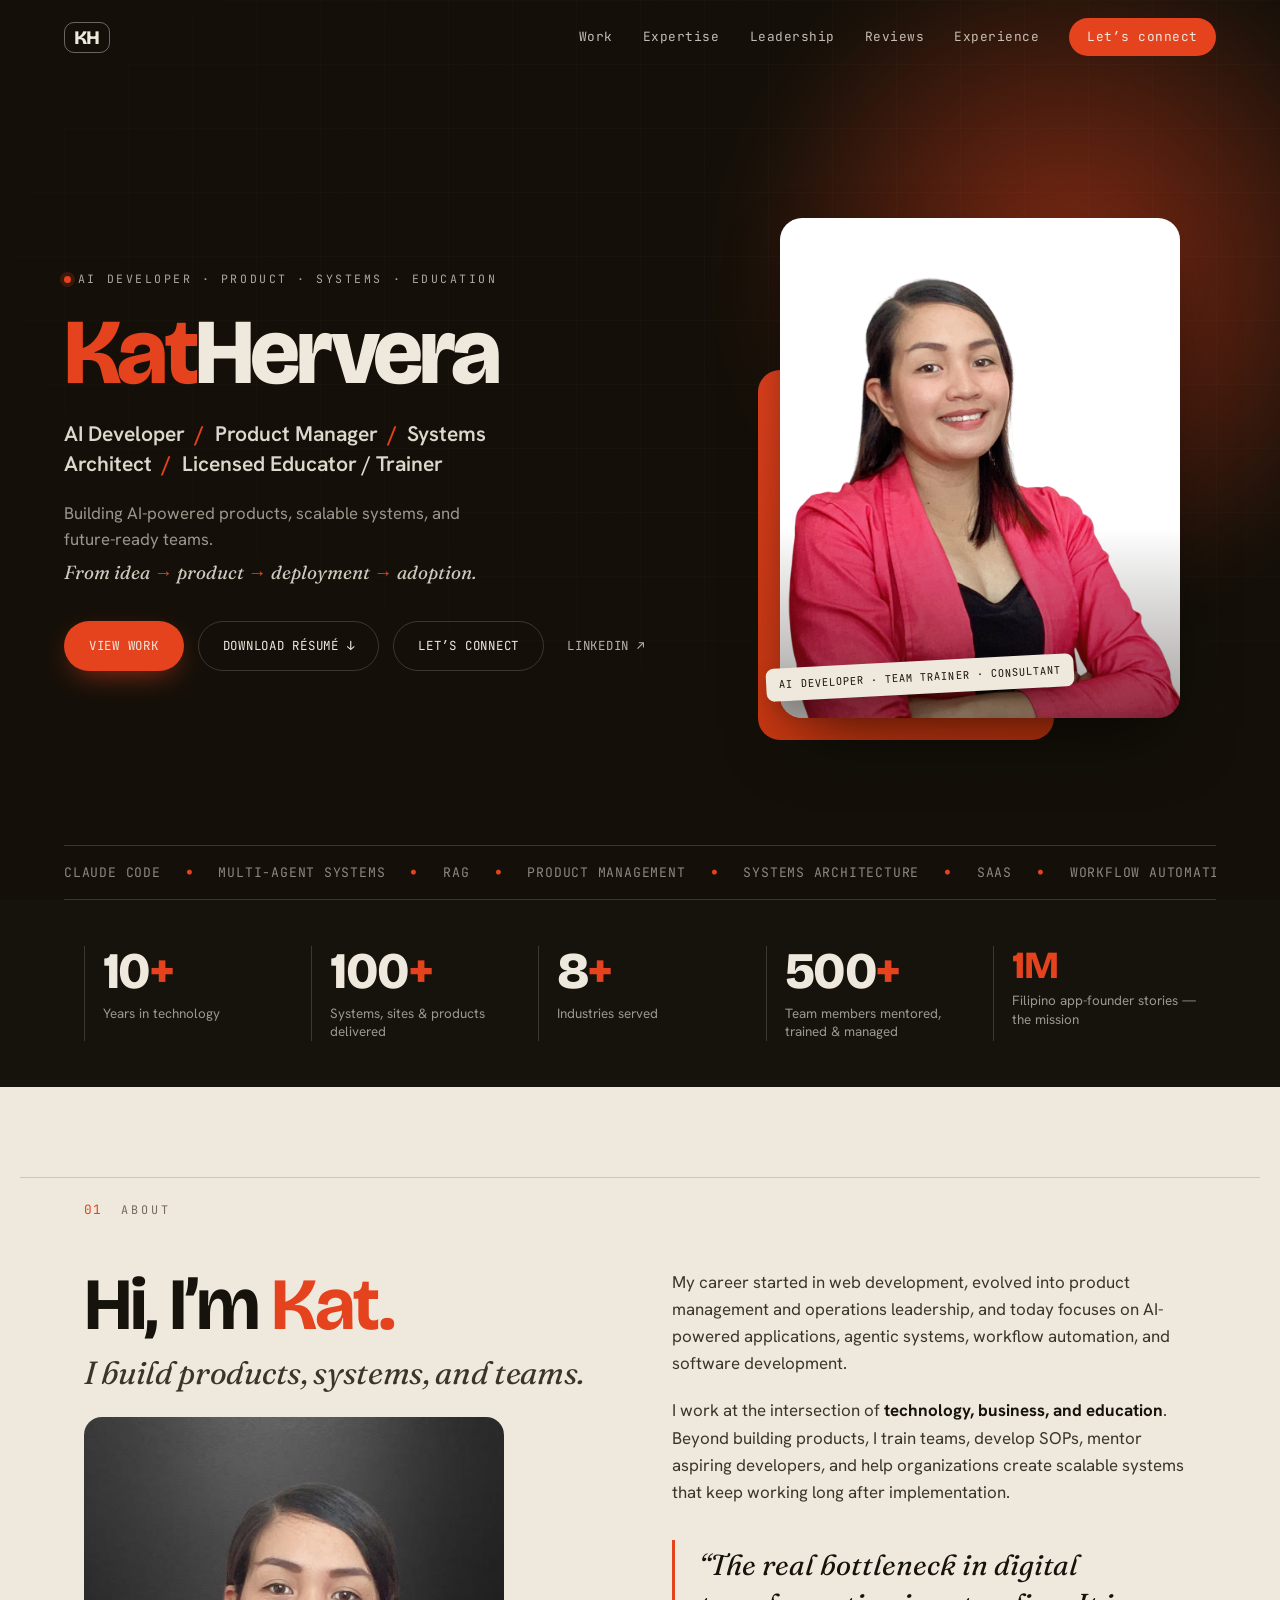
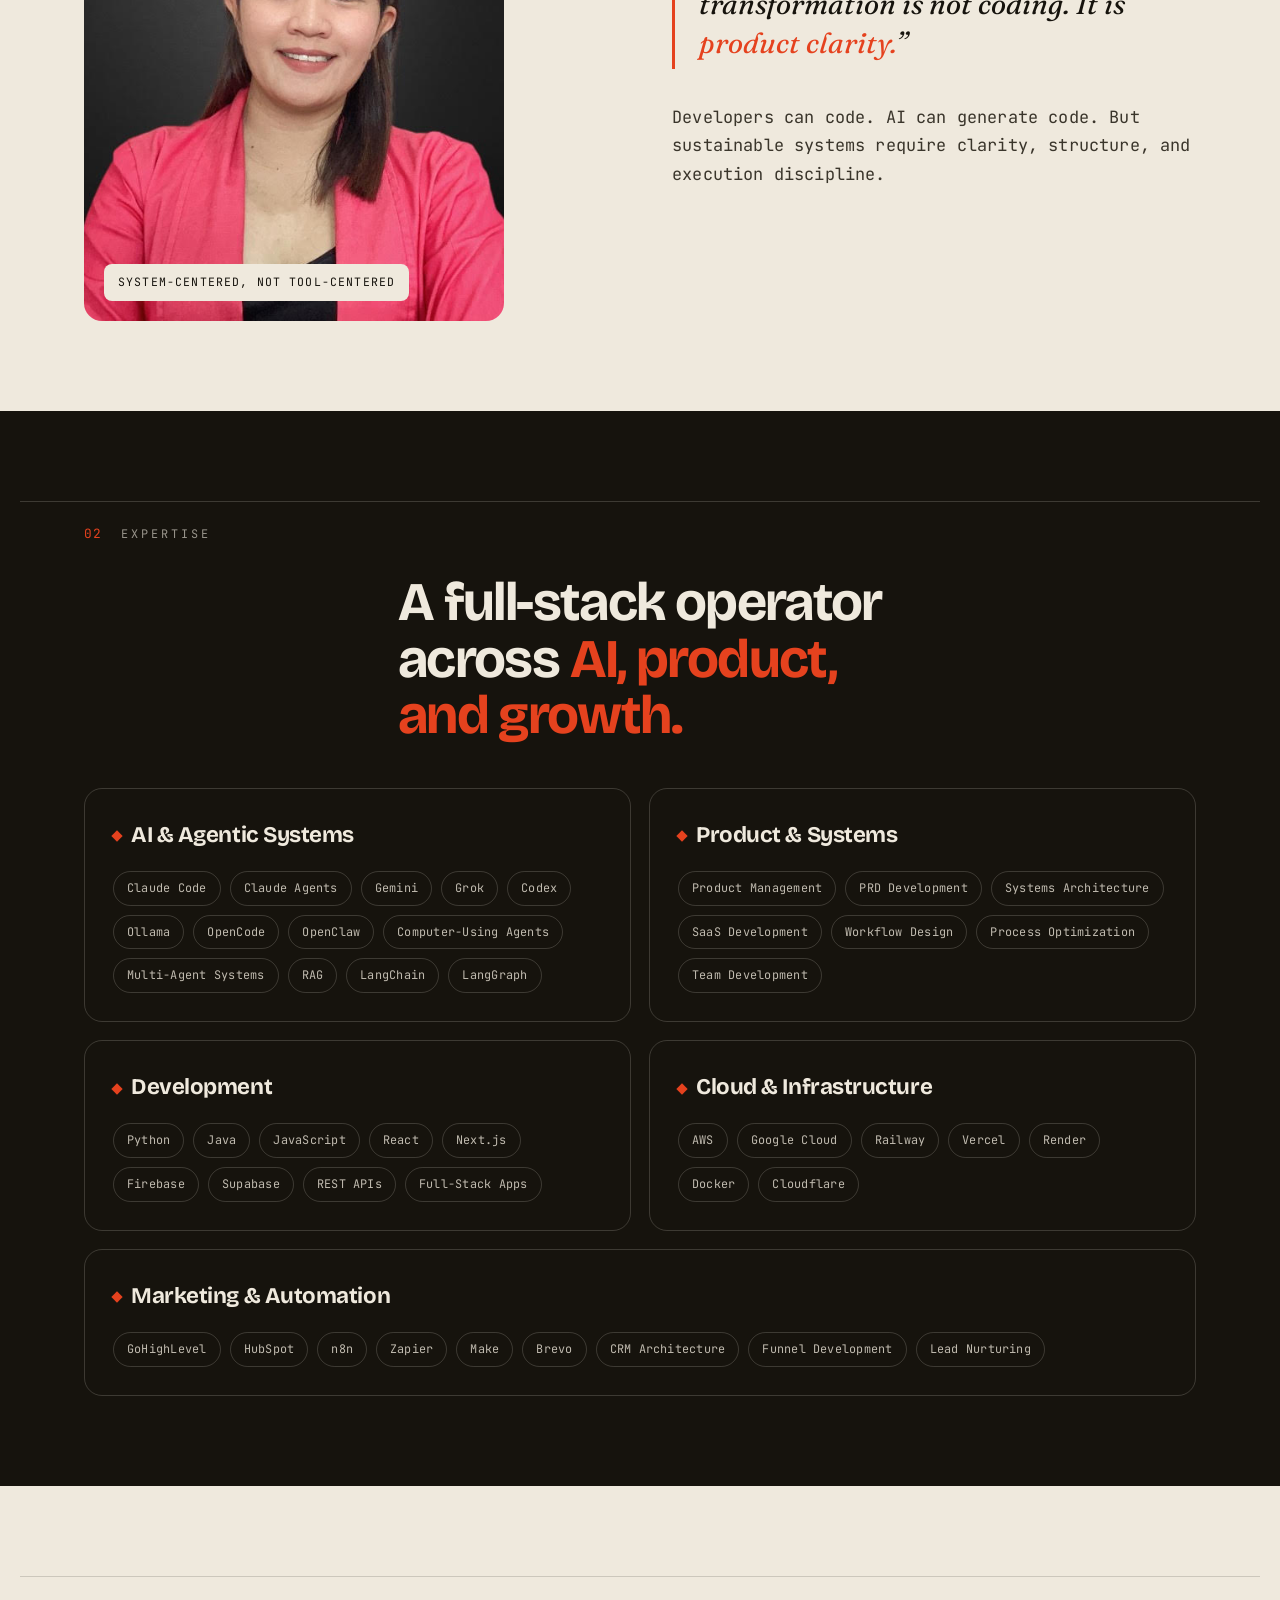
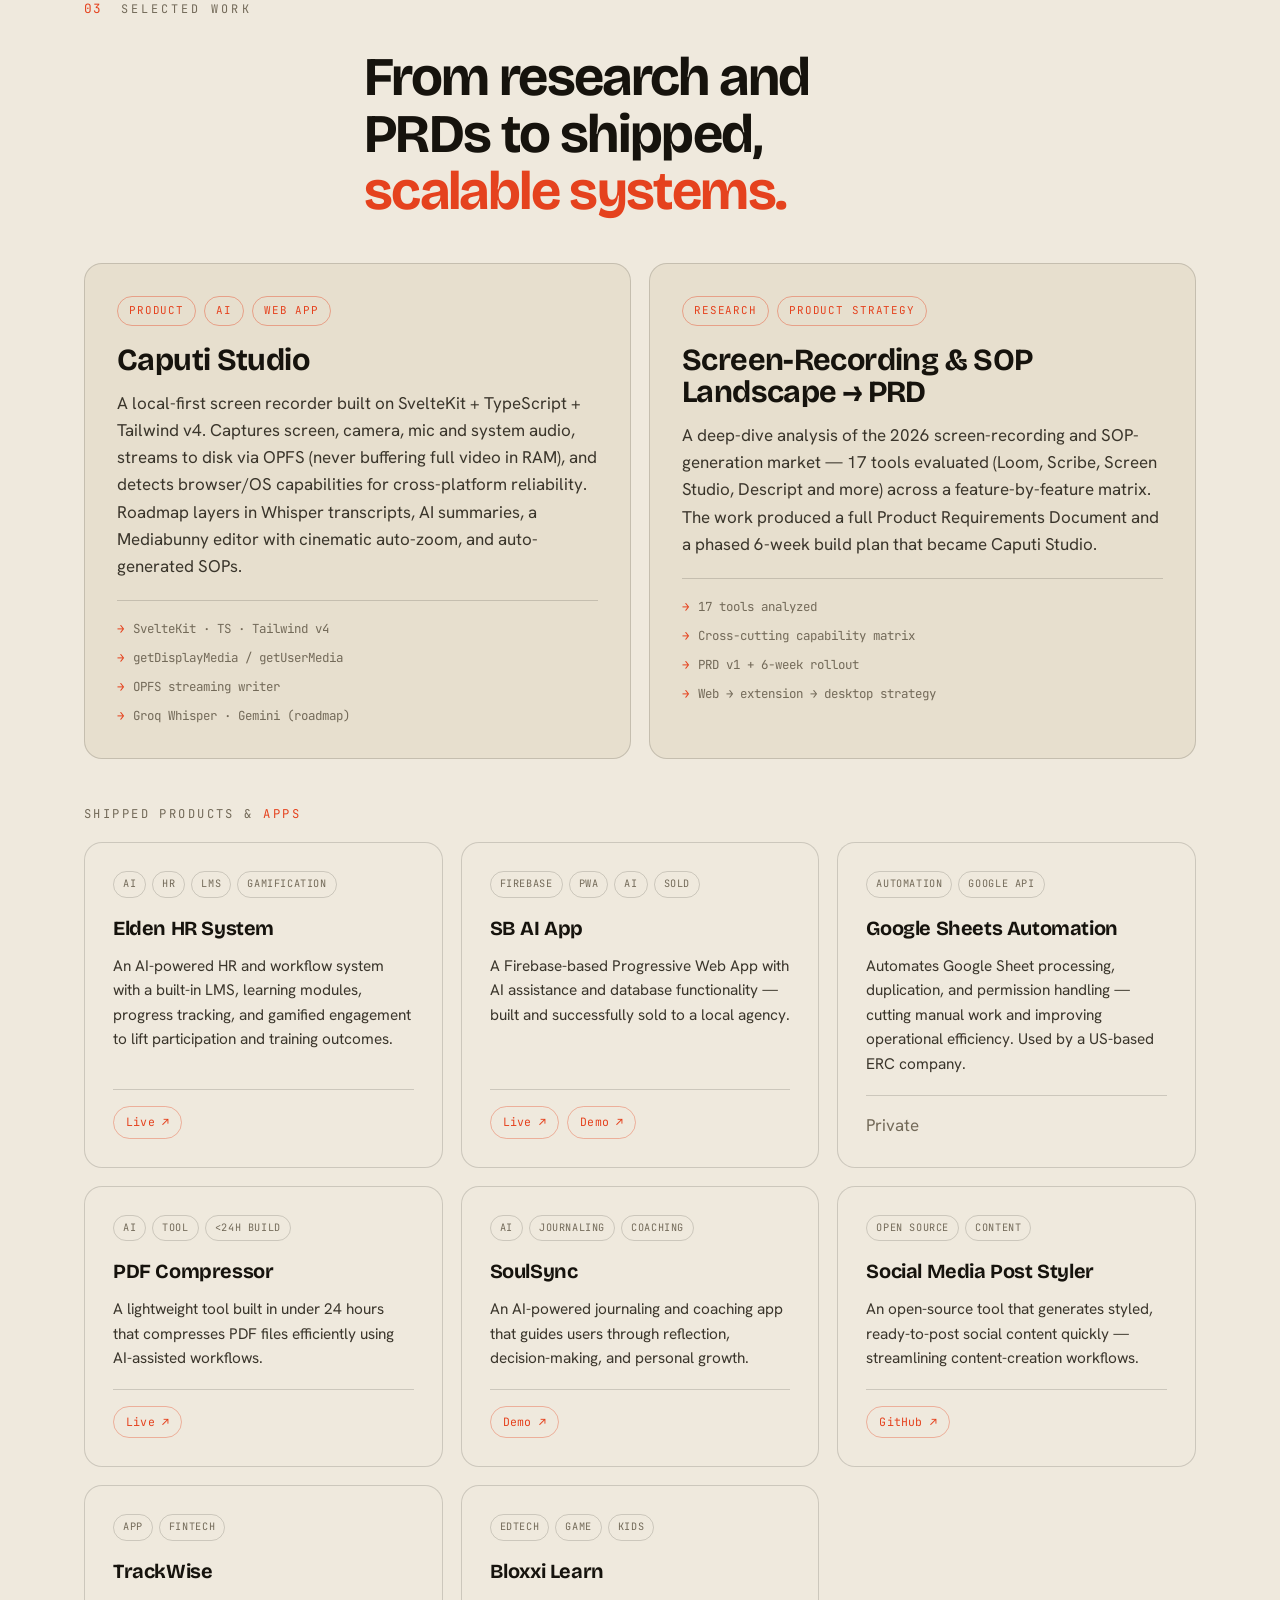
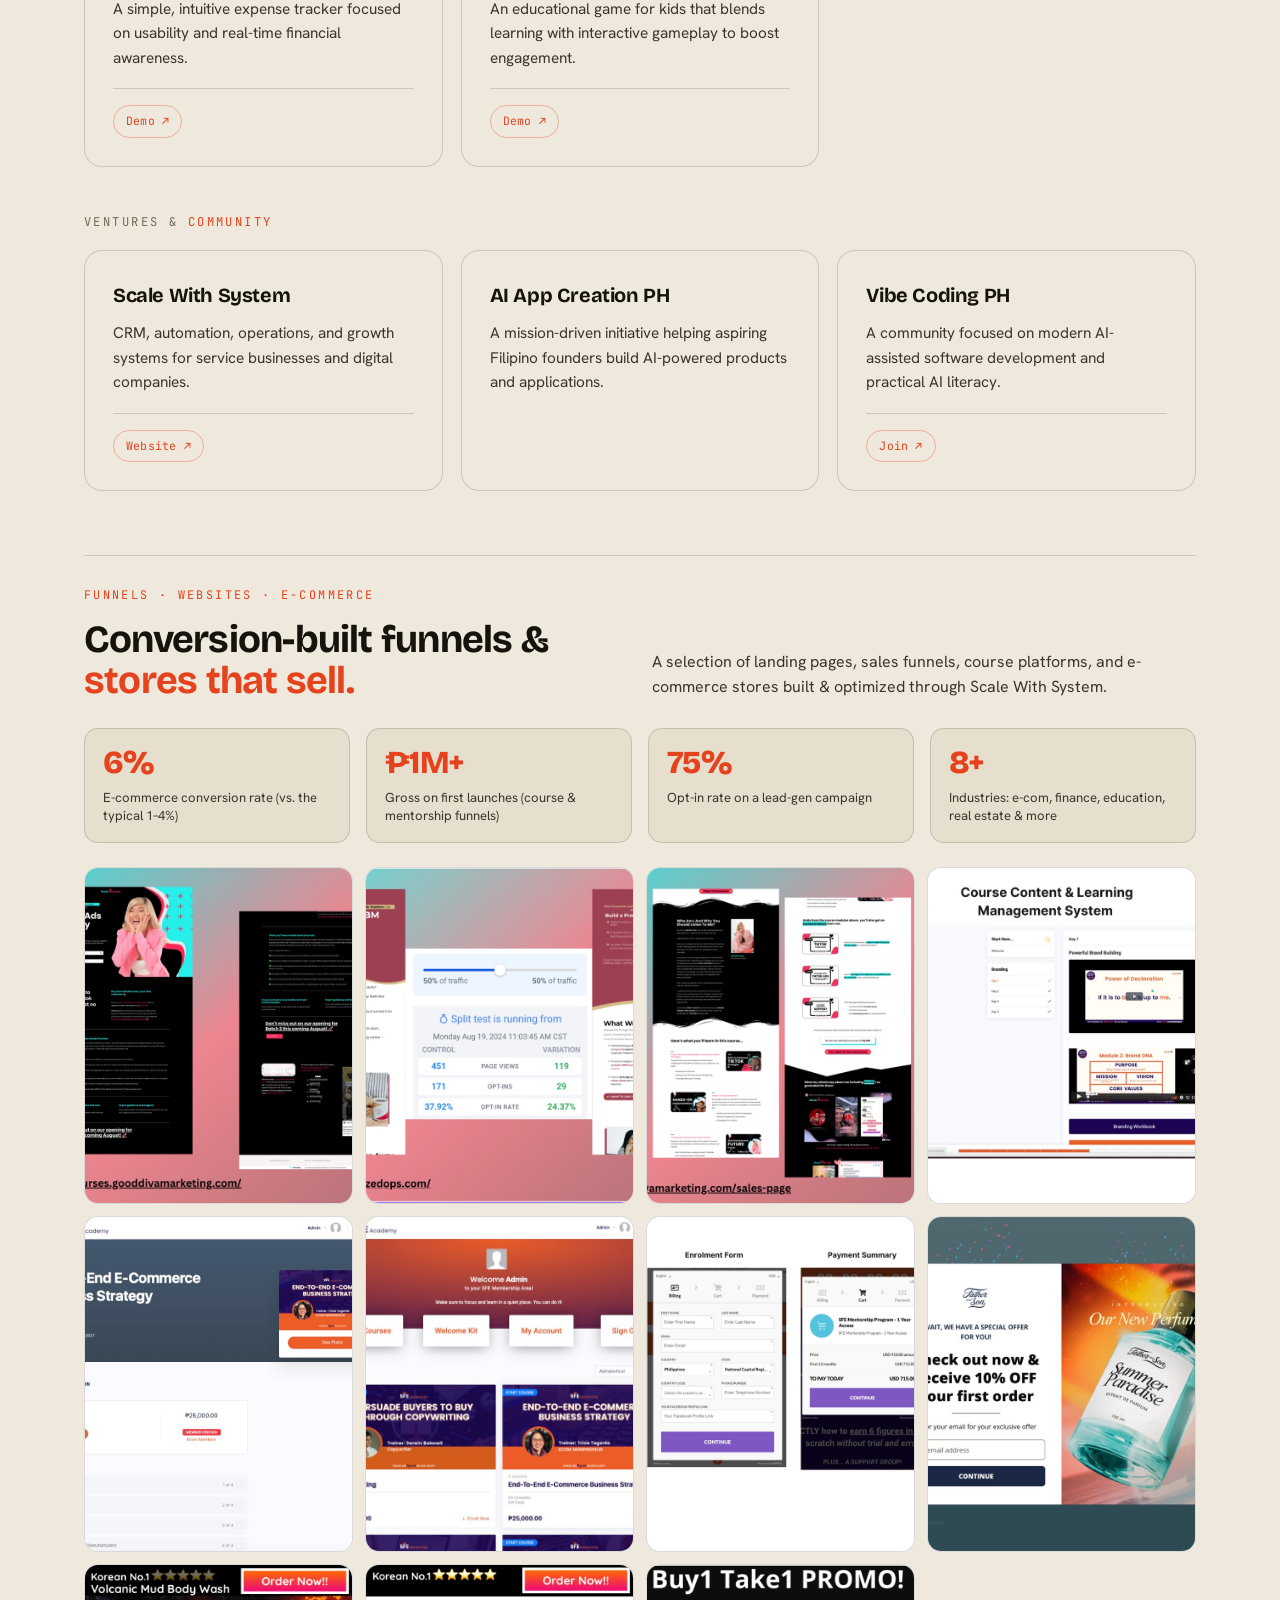
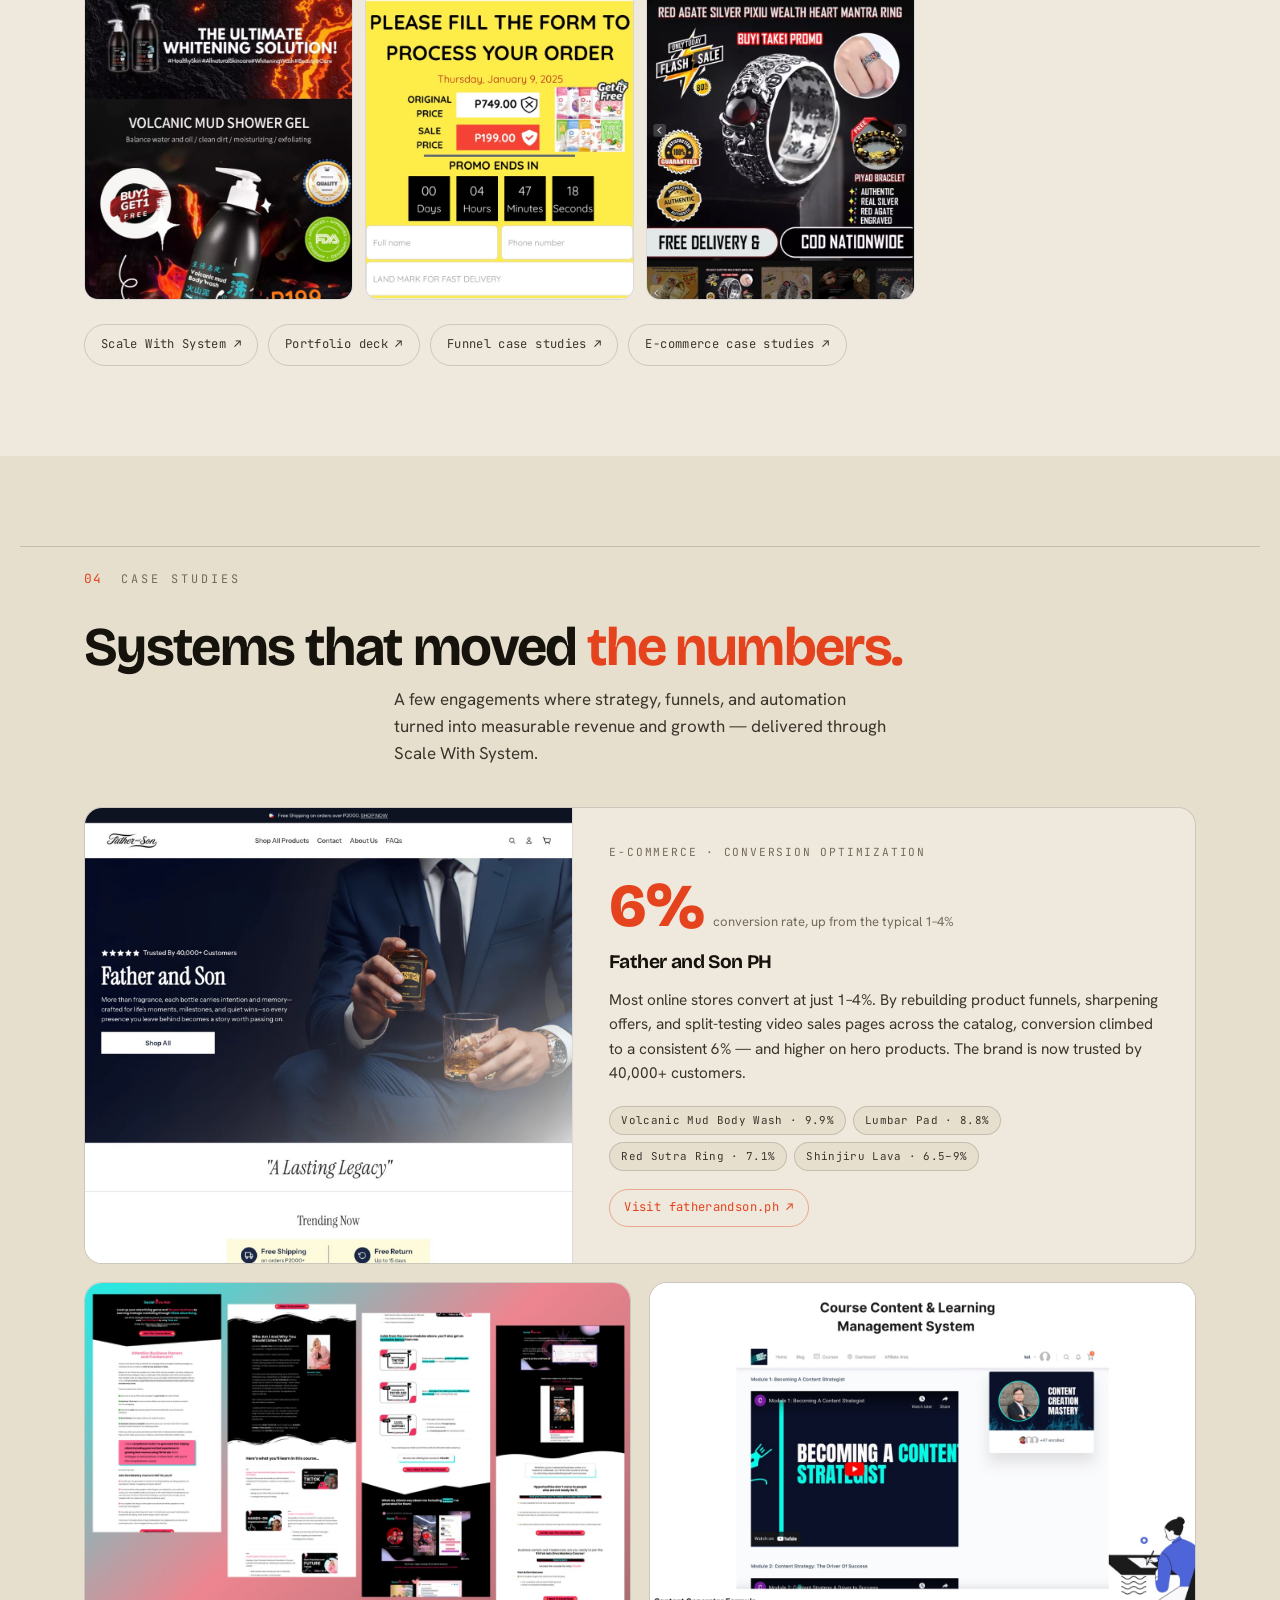
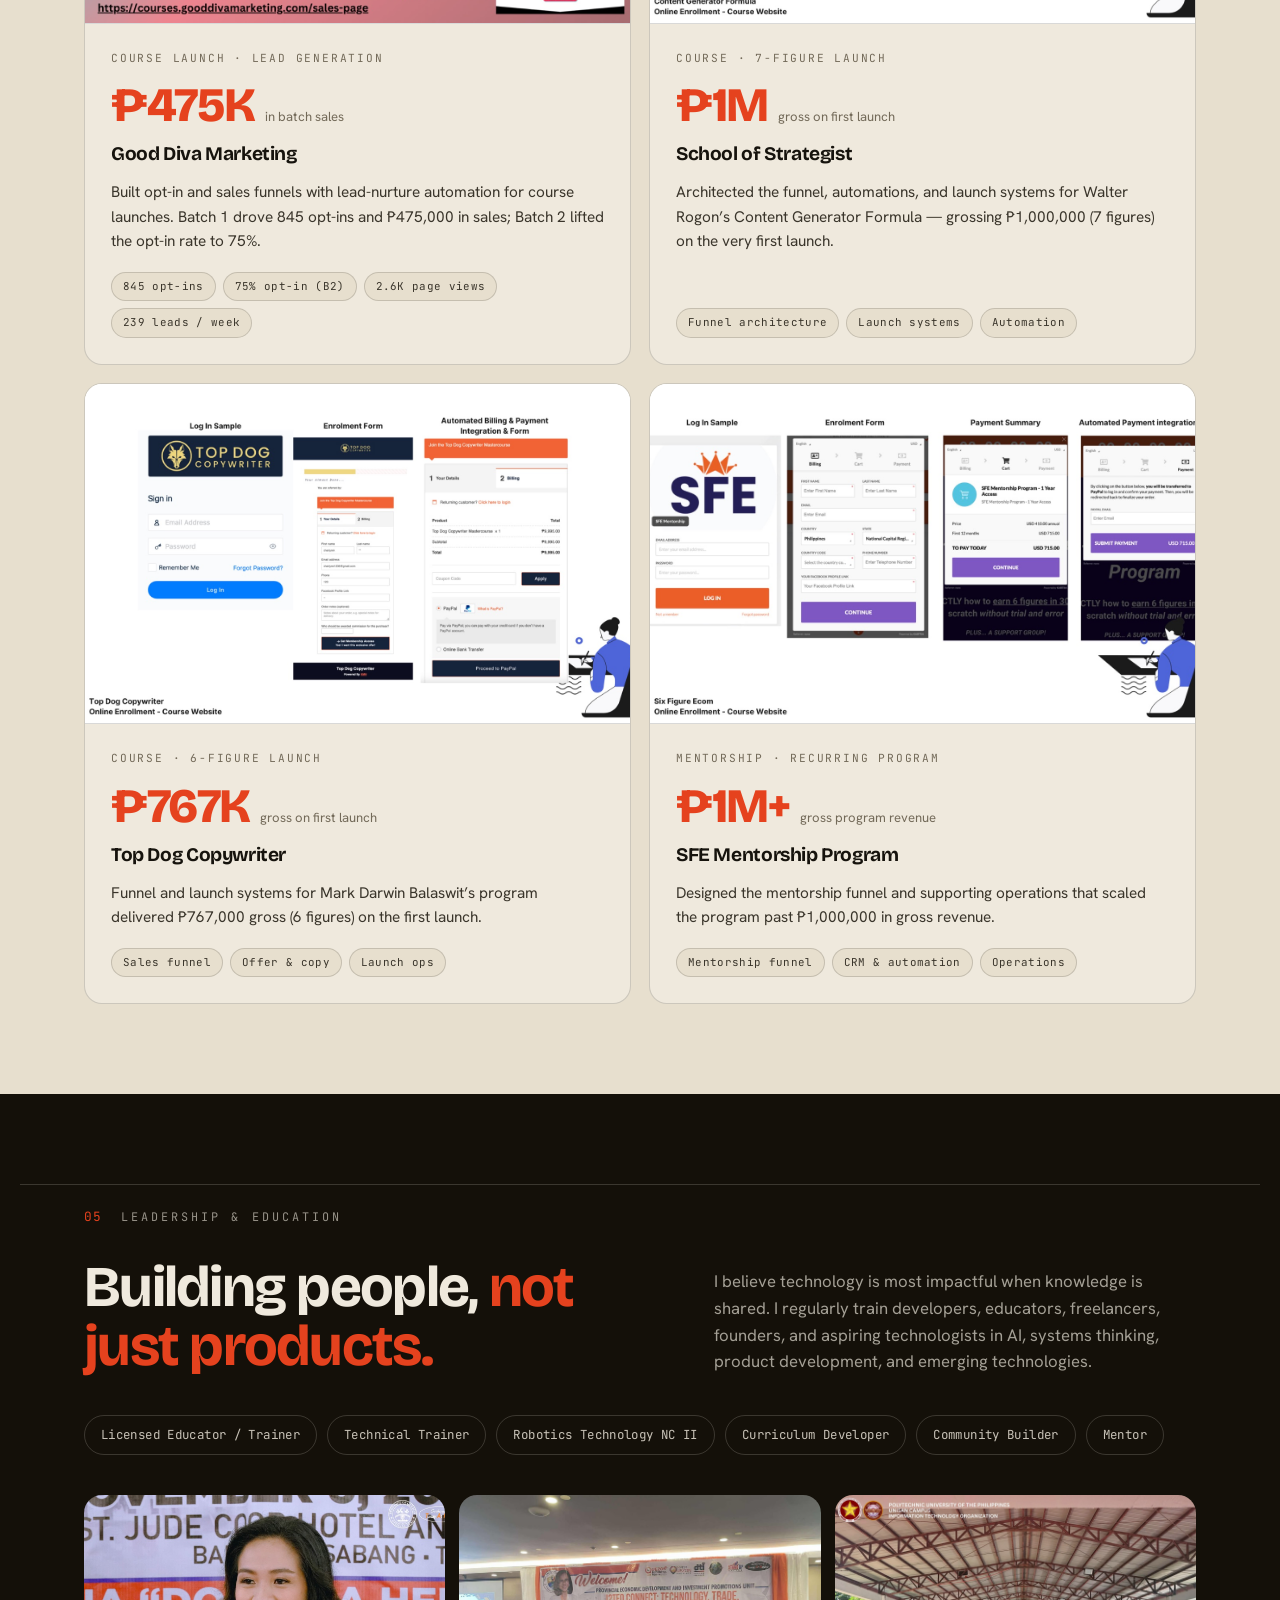
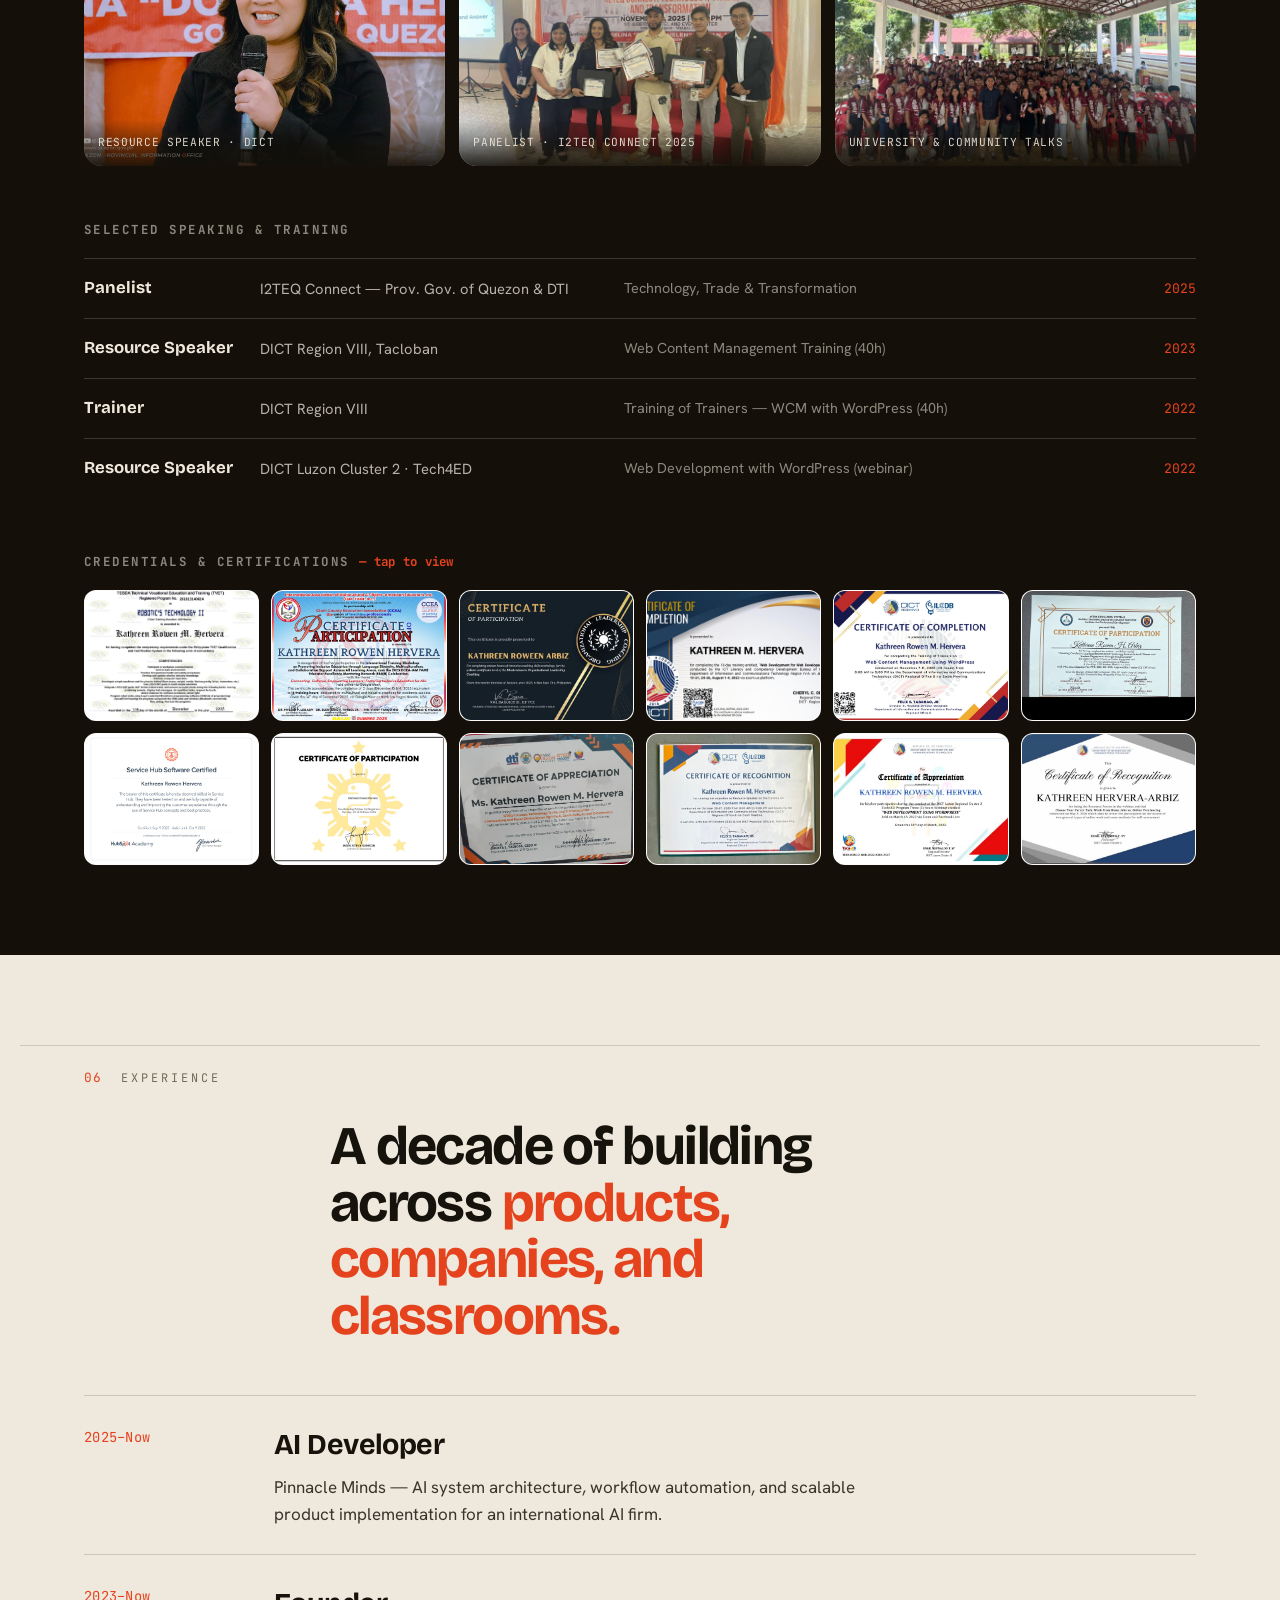
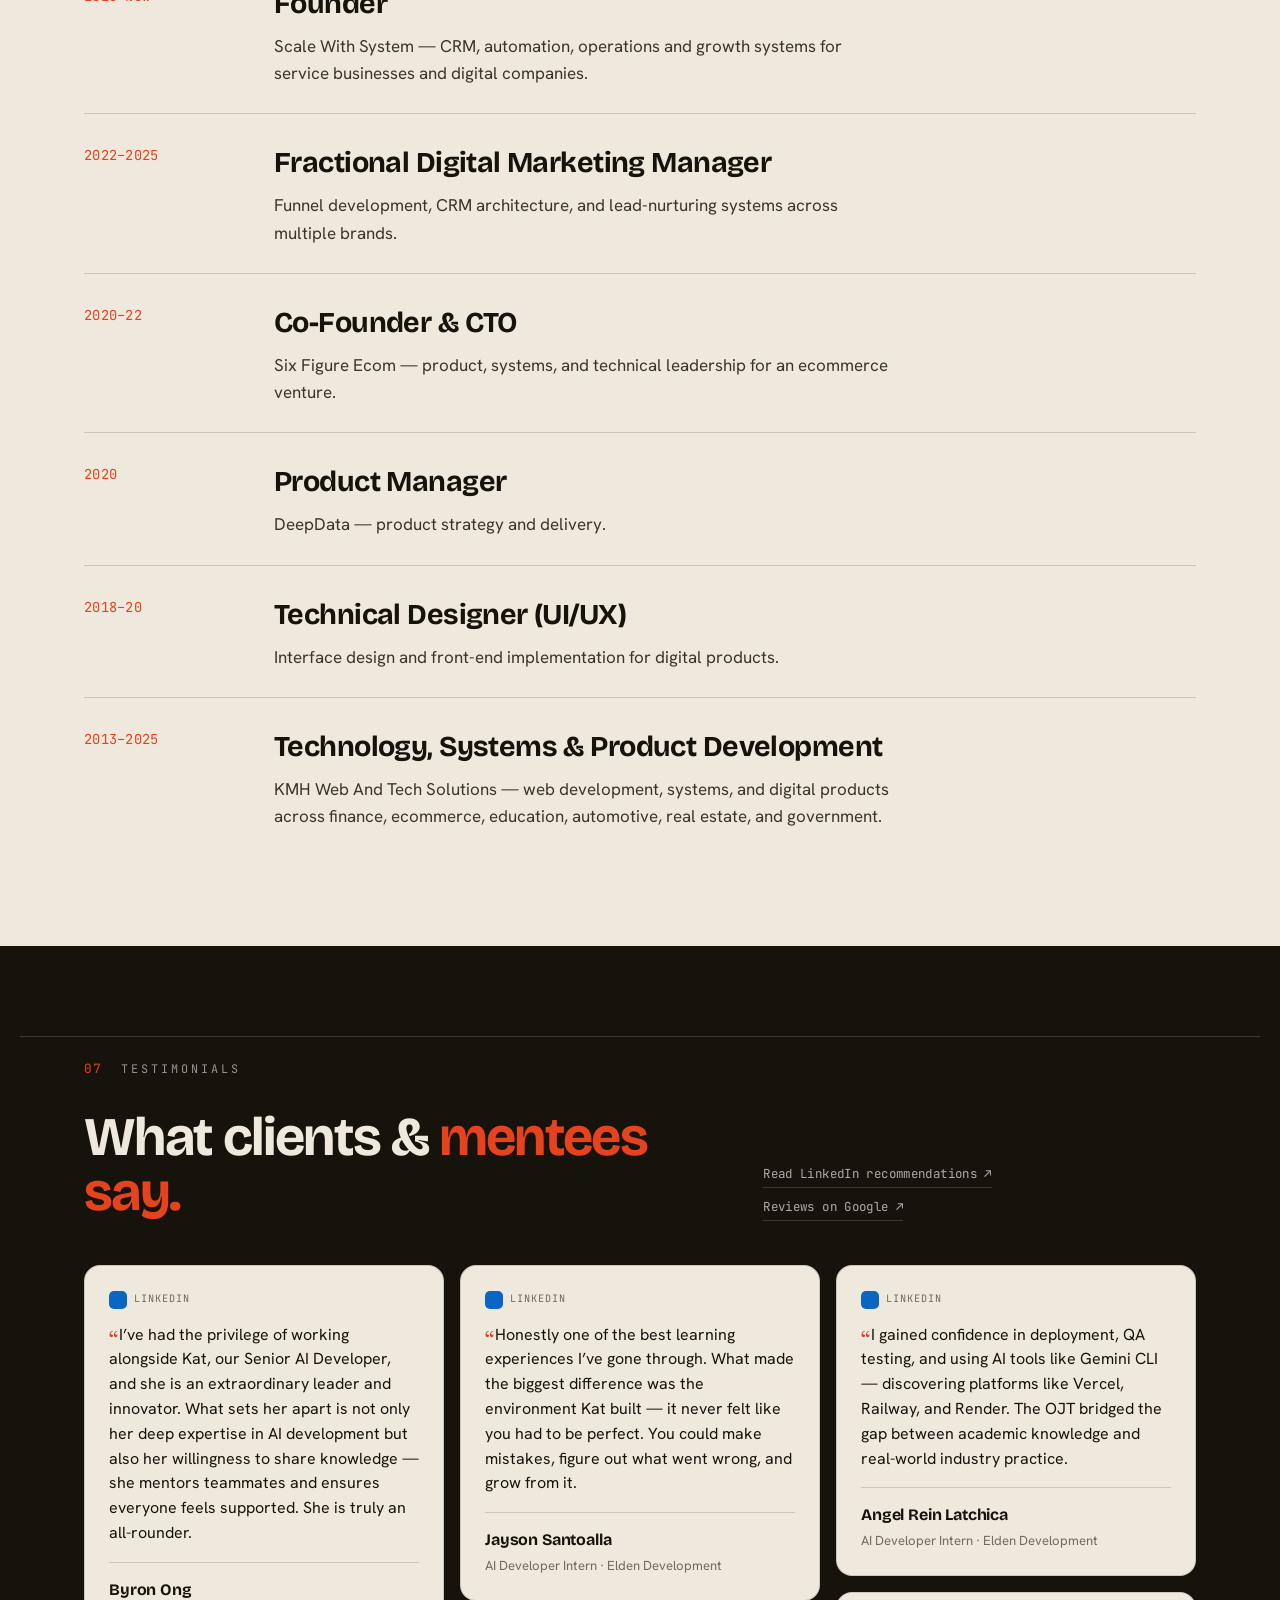
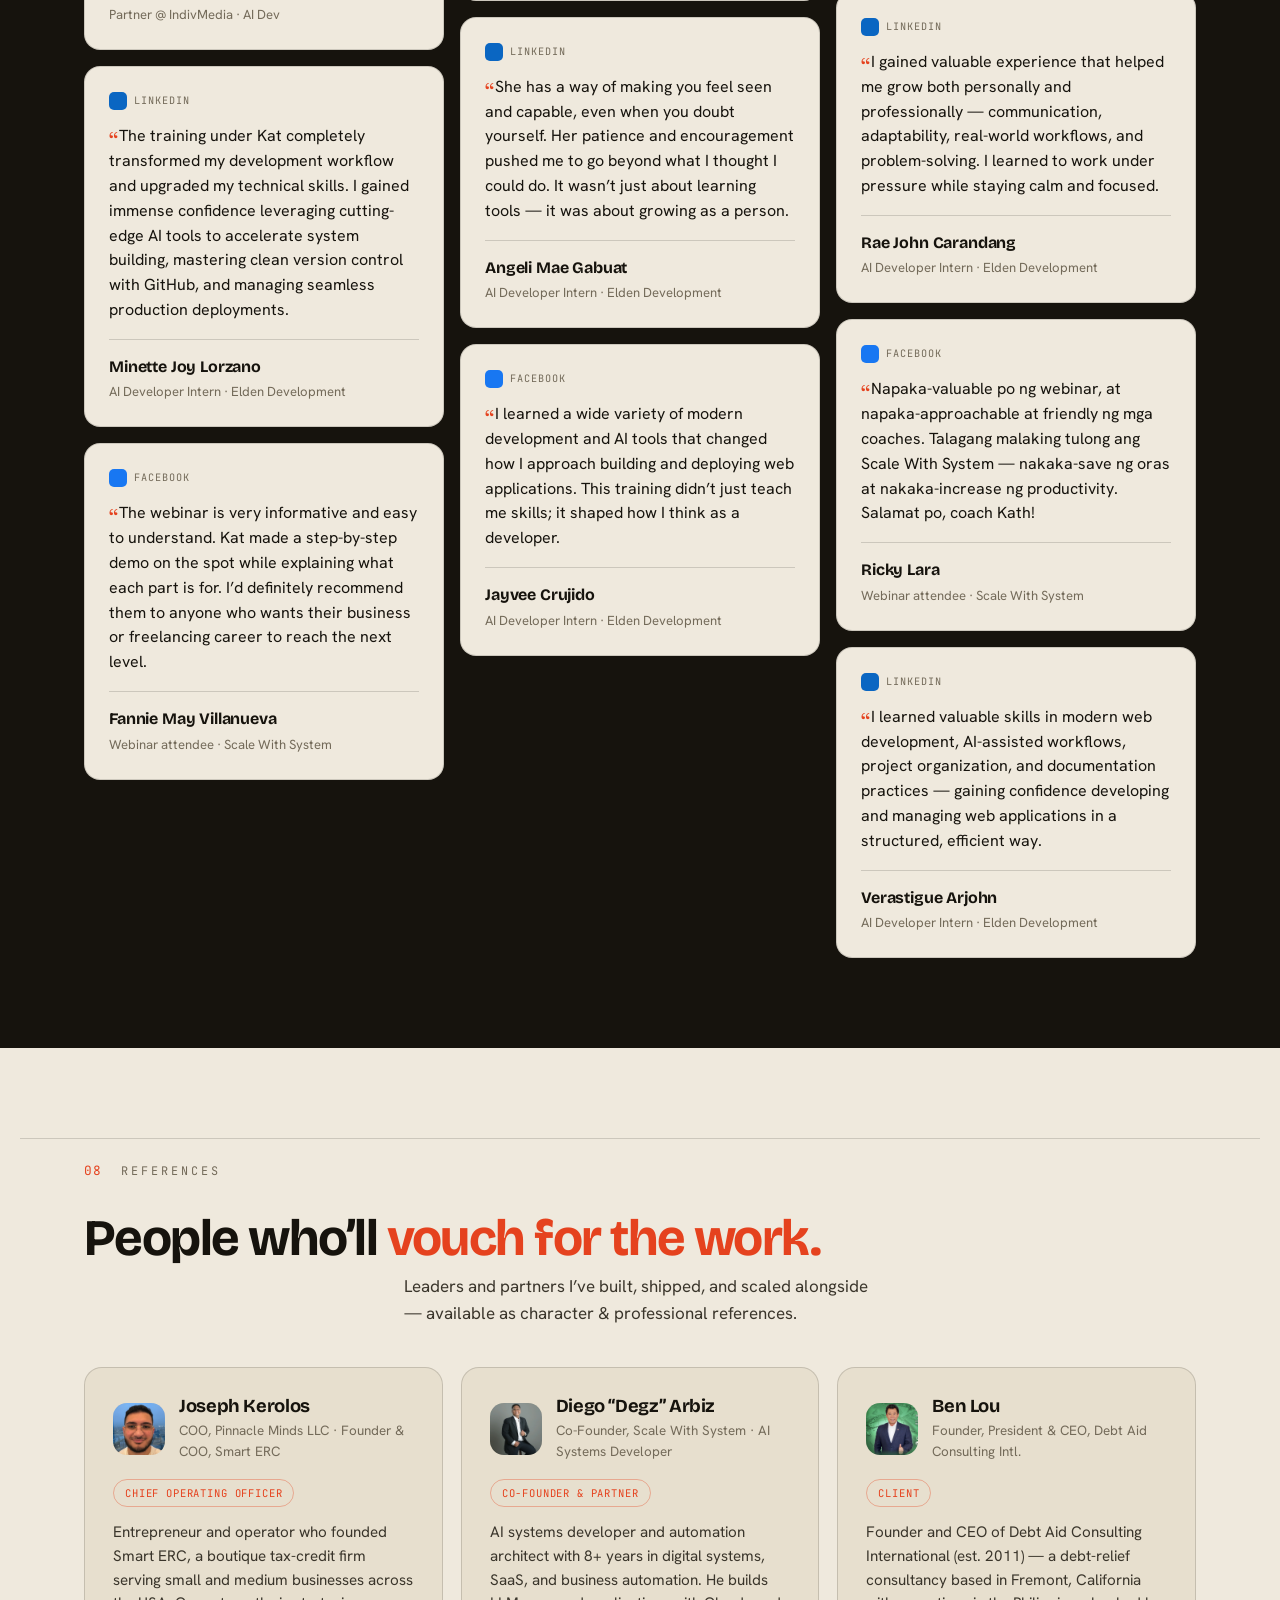
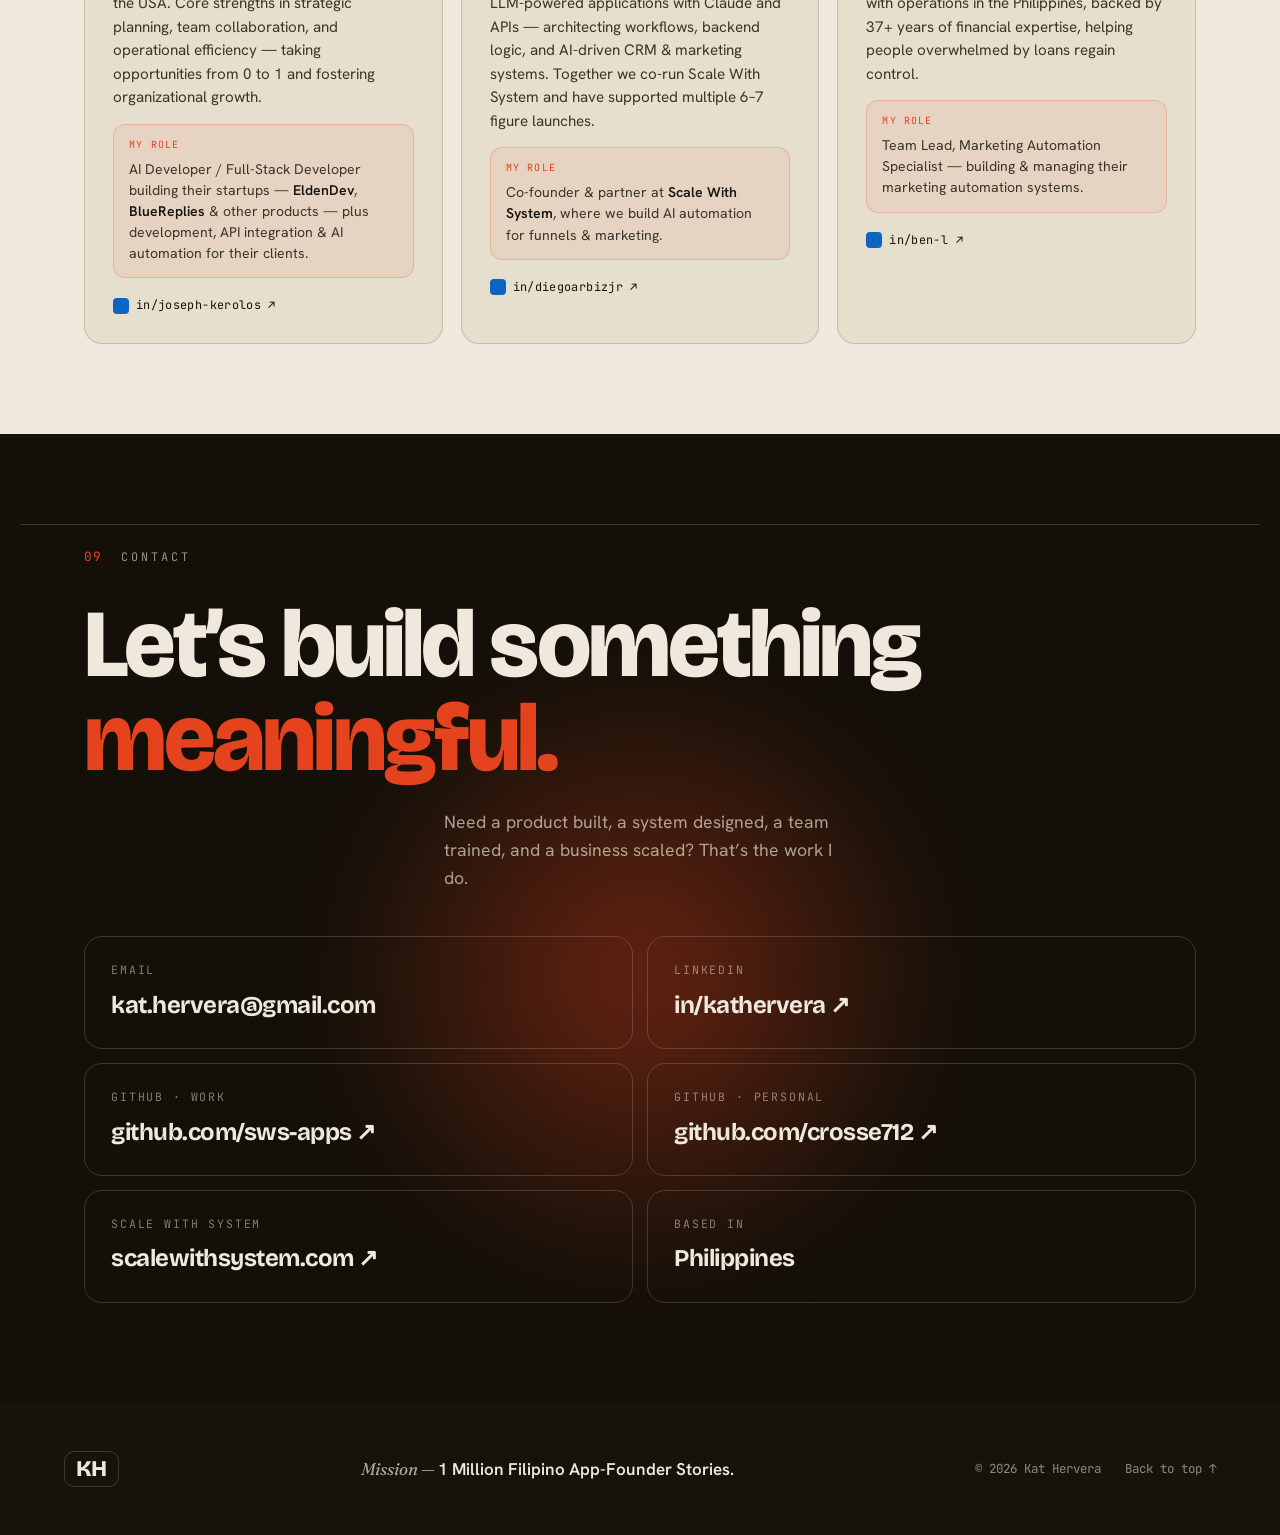
==== commit d1e6f372: "Replace Educator stat with 500+ team members mentored/trained/managed Co-Authored-By: Claude Opus 4." ====
--- a/index.html
+++ b/index.html
@@ -87,7 +87,7 @@
     <div class="stat fade"><span class="stat__num">10<i>+</i></span><span class="stat__label">Years in technology</span></div>
     <div class="stat fade"><span class="stat__num">100<i>+</i></span><span class="stat__label">Systems, sites &amp; products delivered</span></div>
     <div class="stat fade"><span class="stat__num">8<i>+</i></span><span class="stat__label">Industries served</span></div>
-    <div class="stat stat--word fade"><span class="stat__num stat__num--sm">Educator</span><span class="stat__label">Licensed Educator / Trainer</span></div>
+    <div class="stat fade"><span class="stat__num">500<i>+</i></span><span class="stat__label">Team members mentored, trained &amp; managed</span></div>
     <div class="stat stat--word fade"><span class="stat__num stat__num--sm">1M</span><span class="stat__label">Filipino app-founder stories — the mission</span></div>
   </div>
 </section>
